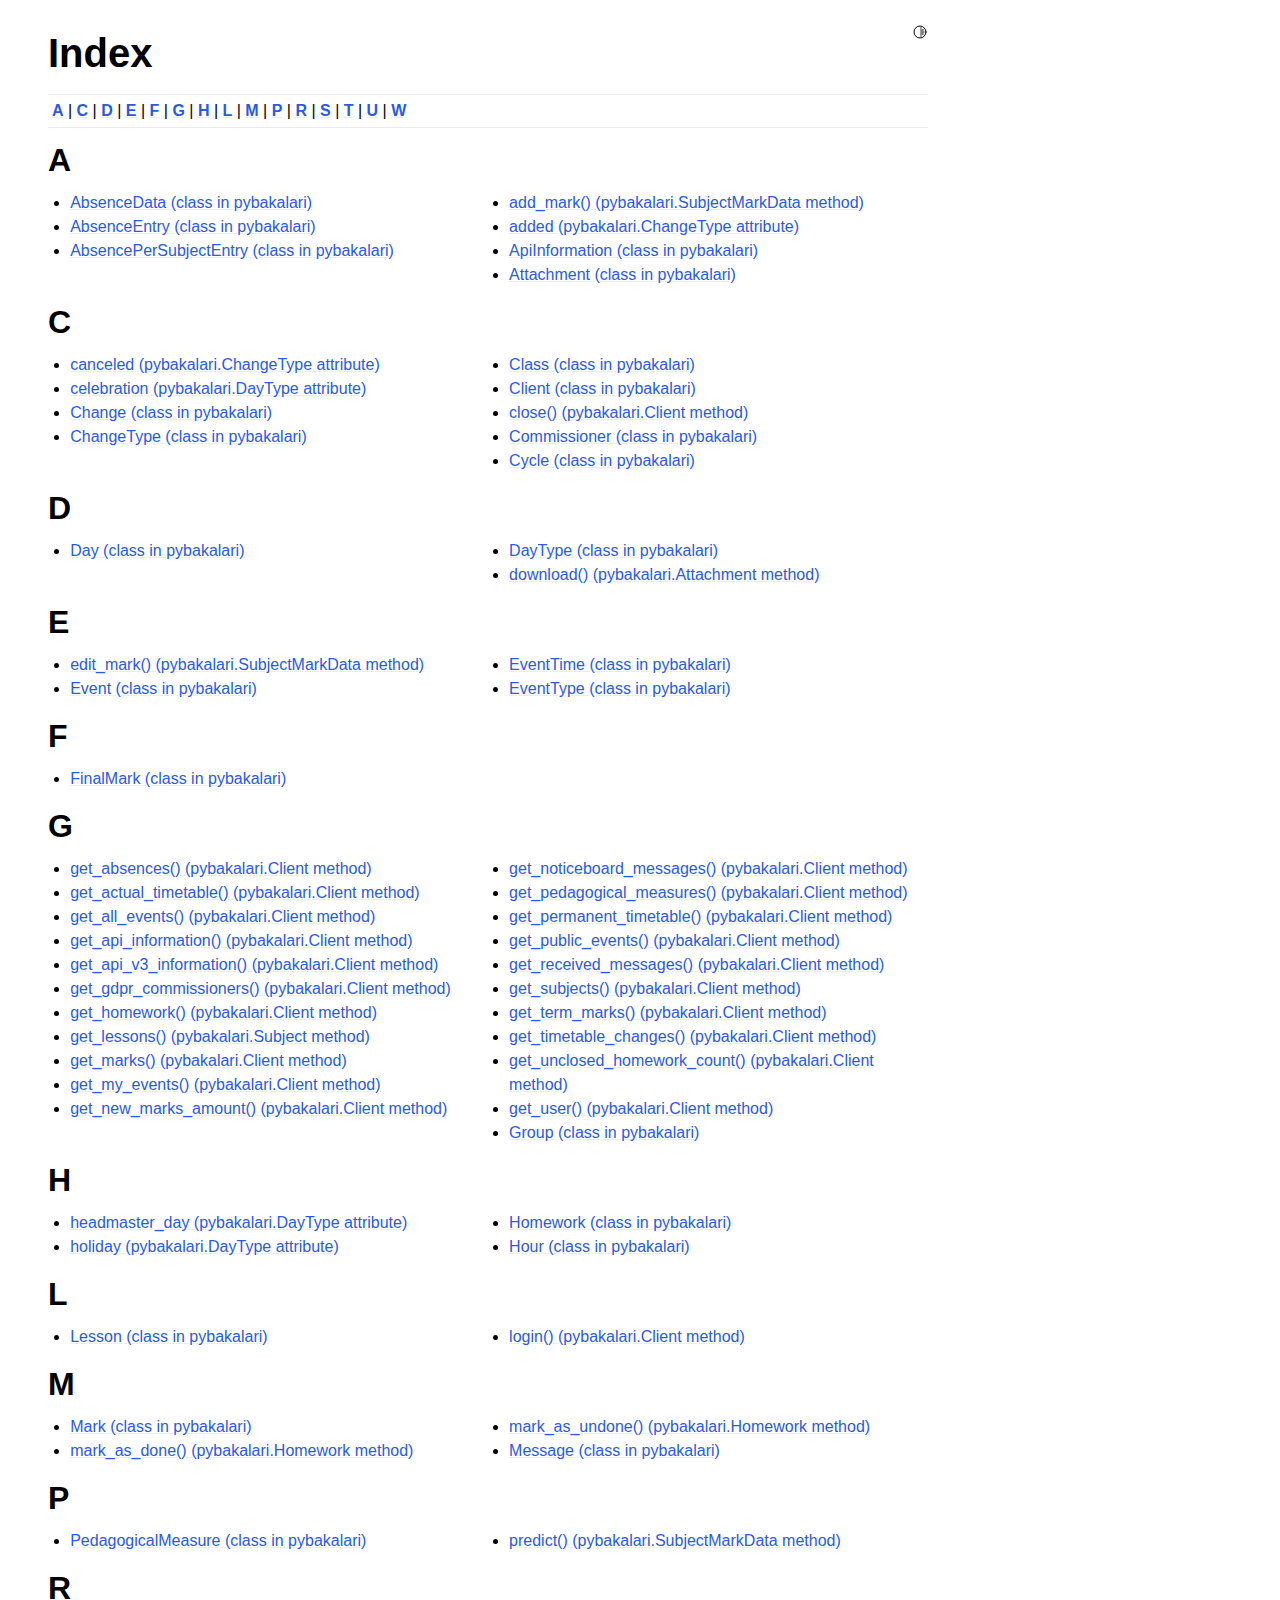
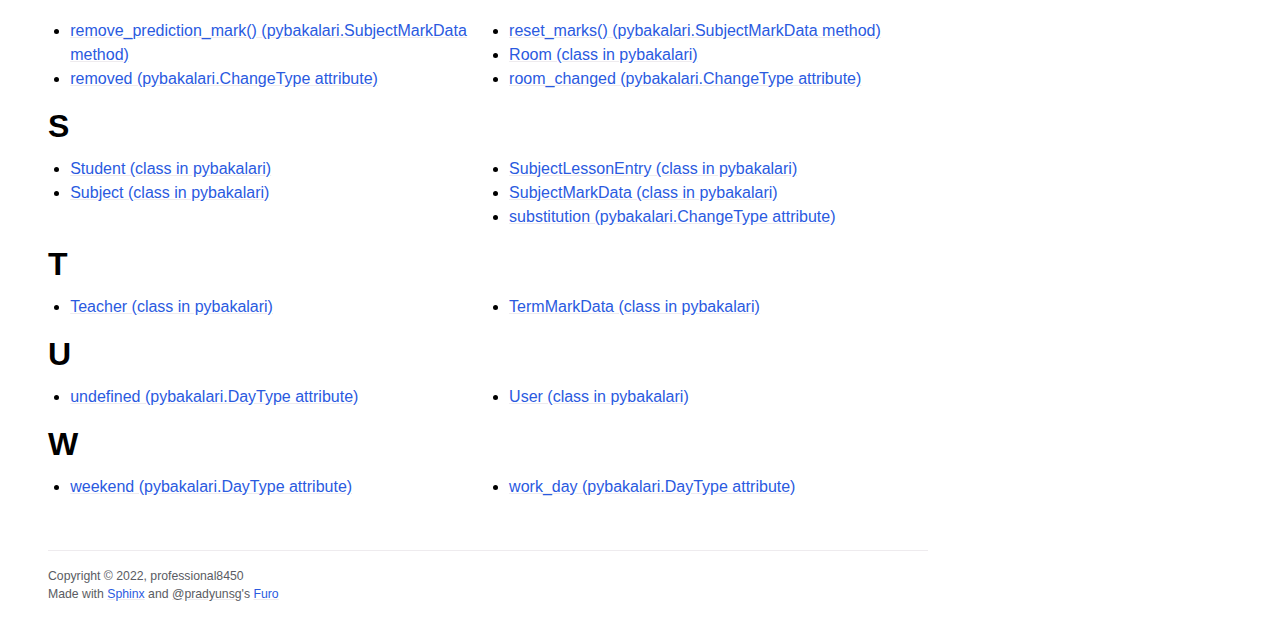
==== docs/_build/html/genindex.html @ c87682f7 "Initial commit" ====
<!doctype html>
<html class="no-js">
  <head><meta charset="utf-8"/>
    <meta name="viewport" content="width=device-width,initial-scale=1"/>
    <meta name="color-scheme" content="light dark"><link rel="index" title="Index" href="#" /><link rel="search" title="Search" href="search.html" />

    <meta name="generator" content="sphinx-4.5.0, furo 2022.06.21"/><title>Index - pybakalari 1.0.0 documentation</title>
<link rel="stylesheet" type="text/css" href="_static/pygments.css" />
    <link rel="stylesheet" type="text/css" href="_static/styles/furo.css?digest=40978830699223671f4072448e654b5958f38b89" />
    <link rel="stylesheet" type="text/css" href="_static/styles/furo-extensions.css?digest=30d1aed668e5c3a91c3e3bf6a60b675221979f0e" />
    <link rel="stylesheet" type="text/css" href="_static/css/custom.css" />
    
    


<style>
  body {
    --color-code-background: #f8f8f8;
  --color-code-foreground: black;
  
  }
  @media not print {
    body[data-theme="dark"] {
      --color-code-background: #202020;
  --color-code-foreground: #d0d0d0;
  
    }
    @media (prefers-color-scheme: dark) {
      body:not([data-theme="light"]) {
        --color-code-background: #202020;
  --color-code-foreground: #d0d0d0;
  
      }
    }
  }
</style></head>
  <body>
    
    <script>
      document.body.dataset.theme = localStorage.getItem("theme") || "auto";
    </script>
    

<svg xmlns="http://www.w3.org/2000/svg" style="display: none;">
  <symbol id="svg-toc" viewBox="0 0 24 24">
    <title>Contents</title>
    <svg stroke="currentColor" fill="currentColor" stroke-width="0" viewBox="0 0 1024 1024">
      <path d="M408 442h480c4.4 0 8-3.6 8-8v-56c0-4.4-3.6-8-8-8H408c-4.4 0-8 3.6-8 8v56c0 4.4 3.6 8 8 8zm-8 204c0 4.4 3.6 8 8 8h480c4.4 0 8-3.6 8-8v-56c0-4.4-3.6-8-8-8H408c-4.4 0-8 3.6-8 8v56zm504-486H120c-4.4 0-8 3.6-8 8v56c0 4.4 3.6 8 8 8h784c4.4 0 8-3.6 8-8v-56c0-4.4-3.6-8-8-8zm0 632H120c-4.4 0-8 3.6-8 8v56c0 4.4 3.6 8 8 8h784c4.4 0 8-3.6 8-8v-56c0-4.4-3.6-8-8-8zM115.4 518.9L271.7 642c5.8 4.6 14.4.5 14.4-6.9V388.9c0-7.4-8.5-11.5-14.4-6.9L115.4 505.1a8.74 8.74 0 0 0 0 13.8z"/>
    </svg>
  </symbol>
  <symbol id="svg-menu" viewBox="0 0 24 24">
    <title>Menu</title>
    <svg xmlns="http://www.w3.org/2000/svg" viewBox="0 0 24 24" fill="none" stroke="currentColor"
      stroke-width="2" stroke-linecap="round" stroke-linejoin="round" class="feather-menu">
      <line x1="3" y1="12" x2="21" y2="12"></line>
      <line x1="3" y1="6" x2="21" y2="6"></line>
      <line x1="3" y1="18" x2="21" y2="18"></line>
    </svg>
  </symbol>
  <symbol id="svg-arrow-right" viewBox="0 0 24 24">
    <title>Expand</title>
    <svg xmlns="http://www.w3.org/2000/svg" viewBox="0 0 24 24" fill="none" stroke="currentColor"
      stroke-width="2" stroke-linecap="round" stroke-linejoin="round" class="feather-chevron-right">
      <polyline points="9 18 15 12 9 6"></polyline>
    </svg>
  </symbol>
  <symbol id="svg-sun" viewBox="0 0 24 24">
    <title>Light mode</title>
    <svg xmlns="http://www.w3.org/2000/svg" viewBox="0 0 24 24" fill="none" stroke="currentColor"
      stroke-width="1.5" stroke-linecap="round" stroke-linejoin="round" class="feather-sun">
      <circle cx="12" cy="12" r="5"></circle>
      <line x1="12" y1="1" x2="12" y2="3"></line>
      <line x1="12" y1="21" x2="12" y2="23"></line>
      <line x1="4.22" y1="4.22" x2="5.64" y2="5.64"></line>
      <line x1="18.36" y1="18.36" x2="19.78" y2="19.78"></line>
      <line x1="1" y1="12" x2="3" y2="12"></line>
      <line x1="21" y1="12" x2="23" y2="12"></line>
      <line x1="4.22" y1="19.78" x2="5.64" y2="18.36"></line>
      <line x1="18.36" y1="5.64" x2="19.78" y2="4.22"></line>
    </svg>
  </symbol>
  <symbol id="svg-moon" viewBox="0 0 24 24">
    <title>Dark mode</title>
    <svg xmlns="http://www.w3.org/2000/svg" viewBox="0 0 24 24" fill="none" stroke="currentColor"
      stroke-width="1.5" stroke-linecap="round" stroke-linejoin="round" class="icon-tabler-moon">
      <path stroke="none" d="M0 0h24v24H0z" fill="none" />
      <path d="M12 3c.132 0 .263 0 .393 0a7.5 7.5 0 0 0 7.92 12.446a9 9 0 1 1 -8.313 -12.454z" />
    </svg>
  </symbol>
  <symbol id="svg-sun-half" viewBox="0 0 24 24">
    <title>Auto light/dark mode</title>
    <svg xmlns="http://www.w3.org/2000/svg" viewBox="0 0 24 24" fill="none" stroke="currentColor"
      stroke-width="1.5" stroke-linecap="round" stroke-linejoin="round" class="icon-tabler-shadow">
      <path stroke="none" d="M0 0h24v24H0z" fill="none"/>
      <circle cx="12" cy="12" r="9" />
      <path d="M13 12h5" />
      <path d="M13 15h4" />
      <path d="M13 18h1" />
      <path d="M13 9h4" />
      <path d="M13 6h1" />
    </svg>
  </symbol>
</svg>

<input type="checkbox" class="sidebar-toggle" name="__navigation" id="__navigation">
<input type="checkbox" class="sidebar-toggle" name="__toc" id="__toc">
<label class="overlay sidebar-overlay" for="__navigation">
  <div class="visually-hidden">Hide navigation sidebar</div>
</label>
<label class="overlay toc-overlay" for="__toc">
  <div class="visually-hidden">Hide table of contents sidebar</div>
</label>



<div class="page">
  <header class="mobile-header">
    <div class="header-left">
    </div>
    <div class="header-center">
      <a href="index.html"><div class="brand">pybakalari 1.0.0 documentation</div></a>
    </div>
    <div class="header-right">
      <div class="theme-toggle-container theme-toggle-header">
        <button class="theme-toggle">
          <div class="visually-hidden">Toggle Light / Dark / Auto color theme</div>
          <svg class="theme-icon-when-auto"><use href="#svg-sun-half"></use></svg>
          <svg class="theme-icon-when-dark"><use href="#svg-moon"></use></svg>
          <svg class="theme-icon-when-light"><use href="#svg-sun"></use></svg>
        </button>
      </div>
      <label class="toc-overlay-icon toc-header-icon no-toc" for="__toc">
        <div class="visually-hidden">Toggle table of contents sidebar</div>
        <i class="icon"><svg><use href="#svg-toc"></use></svg></i>
      </label>
    </div>
  </header>
  <div class="main">
    <div class="content">
      <div class="article-container">
        <a href="#" class="back-to-top muted-link">
          <svg xmlns="http://www.w3.org/2000/svg" viewBox="0 0 24 24">
            <path d="M13 20h-2V8l-5.5 5.5-1.42-1.42L12 4.16l7.92 7.92-1.42 1.42L13 8v12z"></path>
          </svg>
          <span>Back to top</span>
        </a>
        <div class="content-icon-container">
          <div class="theme-toggle-container theme-toggle-content">
            <button class="theme-toggle">
              <div class="visually-hidden">Toggle Light / Dark / Auto color theme</div>
              <svg class="theme-icon-when-auto"><use href="#svg-sun-half"></use></svg>
              <svg class="theme-icon-when-dark"><use href="#svg-moon"></use></svg>
              <svg class="theme-icon-when-light"><use href="#svg-sun"></use></svg>
            </button>
          </div>
          <label class="toc-overlay-icon toc-content-icon no-toc" for="__toc">
            <div class="visually-hidden">Toggle table of contents sidebar</div>
            <i class="icon"><svg><use href="#svg-toc"></use></svg></i>
          </label>
        </div>
        <article role="main">
          
<section class="genindex-section">
  <h1 id="index">Index</h1>
  <div class="genindex-jumpbox"><a href="#A"><strong>A</strong></a> | <a href="#C"><strong>C</strong></a> | <a href="#D"><strong>D</strong></a> | <a href="#E"><strong>E</strong></a> | <a href="#F"><strong>F</strong></a> | <a href="#G"><strong>G</strong></a> | <a href="#H"><strong>H</strong></a> | <a href="#L"><strong>L</strong></a> | <a href="#M"><strong>M</strong></a> | <a href="#P"><strong>P</strong></a> | <a href="#R"><strong>R</strong></a> | <a href="#S"><strong>S</strong></a> | <a href="#T"><strong>T</strong></a> | <a href="#U"><strong>U</strong></a> | <a href="#W"><strong>W</strong></a></div>
</section>
<section id="A" class="genindex-section">
  <h2>A</h2>
  <table style="width: 100%" class="indextable genindextable"><tr>
    <td style="width: 33%; vertical-align: top;"><ul>
        <li><a href="index.html#pybakalari.AbsenceData">AbsenceData (class in pybakalari)</a>
</li>
        <li><a href="index.html#pybakalari.AbsenceEntry">AbsenceEntry (class in pybakalari)</a>
</li>
        <li><a href="index.html#pybakalari.AbsencePerSubjectEntry">AbsencePerSubjectEntry (class in pybakalari)</a>
</li>
    </ul></td>
    <td style="width: 33%; vertical-align: top;"><ul>
        <li><a href="index.html#pybakalari.SubjectMarkData.add_mark">add_mark() (pybakalari.SubjectMarkData method)</a>
</li>
        <li><a href="index.html#pybakalari.ChangeType.added">added (pybakalari.ChangeType attribute)</a>
</li>
        <li><a href="index.html#pybakalari.ApiInformation">ApiInformation (class in pybakalari)</a>
</li>
        <li><a href="index.html#pybakalari.Attachment">Attachment (class in pybakalari)</a>
</li>
    </ul></td>
  </tr></table>
</section>

<section id="C" class="genindex-section">
  <h2>C</h2>
  <table style="width: 100%" class="indextable genindextable"><tr>
    <td style="width: 33%; vertical-align: top;"><ul>
        <li><a href="index.html#pybakalari.ChangeType.canceled">canceled (pybakalari.ChangeType attribute)</a>
</li>
        <li><a href="index.html#pybakalari.DayType.celebration">celebration (pybakalari.DayType attribute)</a>
</li>
        <li><a href="index.html#pybakalari.Change">Change (class in pybakalari)</a>
</li>
        <li><a href="index.html#pybakalari.ChangeType">ChangeType (class in pybakalari)</a>
</li>
    </ul></td>
    <td style="width: 33%; vertical-align: top;"><ul>
        <li><a href="index.html#pybakalari.Class">Class (class in pybakalari)</a>
</li>
        <li><a href="index.html#pybakalari.Client">Client (class in pybakalari)</a>
</li>
        <li><a href="index.html#pybakalari.Client.close">close() (pybakalari.Client method)</a>
</li>
        <li><a href="index.html#pybakalari.Commissioner">Commissioner (class in pybakalari)</a>
</li>
        <li><a href="index.html#pybakalari.Cycle">Cycle (class in pybakalari)</a>
</li>
    </ul></td>
  </tr></table>
</section>

<section id="D" class="genindex-section">
  <h2>D</h2>
  <table style="width: 100%" class="indextable genindextable"><tr>
    <td style="width: 33%; vertical-align: top;"><ul>
        <li><a href="index.html#pybakalari.Day">Day (class in pybakalari)</a>
</li>
    </ul></td>
    <td style="width: 33%; vertical-align: top;"><ul>
        <li><a href="index.html#pybakalari.DayType">DayType (class in pybakalari)</a>
</li>
        <li><a href="index.html#pybakalari.Attachment.download">download() (pybakalari.Attachment method)</a>
</li>
    </ul></td>
  </tr></table>
</section>

<section id="E" class="genindex-section">
  <h2>E</h2>
  <table style="width: 100%" class="indextable genindextable"><tr>
    <td style="width: 33%; vertical-align: top;"><ul>
        <li><a href="index.html#pybakalari.SubjectMarkData.edit_mark">edit_mark() (pybakalari.SubjectMarkData method)</a>
</li>
        <li><a href="index.html#pybakalari.Event">Event (class in pybakalari)</a>
</li>
    </ul></td>
    <td style="width: 33%; vertical-align: top;"><ul>
        <li><a href="index.html#pybakalari.EventTime">EventTime (class in pybakalari)</a>
</li>
        <li><a href="index.html#pybakalari.EventType">EventType (class in pybakalari)</a>
</li>
    </ul></td>
  </tr></table>
</section>

<section id="F" class="genindex-section">
  <h2>F</h2>
  <table style="width: 100%" class="indextable genindextable"><tr>
    <td style="width: 33%; vertical-align: top;"><ul>
        <li><a href="index.html#pybakalari.FinalMark">FinalMark (class in pybakalari)</a>
</li>
    </ul></td>
  </tr></table>
</section>

<section id="G" class="genindex-section">
  <h2>G</h2>
  <table style="width: 100%" class="indextable genindextable"><tr>
    <td style="width: 33%; vertical-align: top;"><ul>
        <li><a href="index.html#pybakalari.Client.get_absences">get_absences() (pybakalari.Client method)</a>
</li>
        <li><a href="index.html#pybakalari.Client.get_actual_timetable">get_actual_timetable() (pybakalari.Client method)</a>
</li>
        <li><a href="index.html#pybakalari.Client.get_all_events">get_all_events() (pybakalari.Client method)</a>
</li>
        <li><a href="index.html#pybakalari.Client.get_api_information">get_api_information() (pybakalari.Client method)</a>
</li>
        <li><a href="index.html#pybakalari.Client.get_api_v3_information">get_api_v3_information() (pybakalari.Client method)</a>
</li>
        <li><a href="index.html#pybakalari.Client.get_gdpr_commissioners">get_gdpr_commissioners() (pybakalari.Client method)</a>
</li>
        <li><a href="index.html#pybakalari.Client.get_homework">get_homework() (pybakalari.Client method)</a>
</li>
        <li><a href="index.html#pybakalari.Subject.get_lessons">get_lessons() (pybakalari.Subject method)</a>
</li>
        <li><a href="index.html#pybakalari.Client.get_marks">get_marks() (pybakalari.Client method)</a>
</li>
        <li><a href="index.html#pybakalari.Client.get_my_events">get_my_events() (pybakalari.Client method)</a>
</li>
        <li><a href="index.html#pybakalari.Client.get_new_marks_amount">get_new_marks_amount() (pybakalari.Client method)</a>
</li>
    </ul></td>
    <td style="width: 33%; vertical-align: top;"><ul>
        <li><a href="index.html#pybakalari.Client.get_noticeboard_messages">get_noticeboard_messages() (pybakalari.Client method)</a>
</li>
        <li><a href="index.html#pybakalari.Client.get_pedagogical_measures">get_pedagogical_measures() (pybakalari.Client method)</a>
</li>
        <li><a href="index.html#pybakalari.Client.get_permanent_timetable">get_permanent_timetable() (pybakalari.Client method)</a>
</li>
        <li><a href="index.html#pybakalari.Client.get_public_events">get_public_events() (pybakalari.Client method)</a>
</li>
        <li><a href="index.html#pybakalari.Client.get_received_messages">get_received_messages() (pybakalari.Client method)</a>
</li>
        <li><a href="index.html#pybakalari.Client.get_subjects">get_subjects() (pybakalari.Client method)</a>
</li>
        <li><a href="index.html#pybakalari.Client.get_term_marks">get_term_marks() (pybakalari.Client method)</a>
</li>
        <li><a href="index.html#pybakalari.Client.get_timetable_changes">get_timetable_changes() (pybakalari.Client method)</a>
</li>
        <li><a href="index.html#pybakalari.Client.get_unclosed_homework_count">get_unclosed_homework_count() (pybakalari.Client method)</a>
</li>
        <li><a href="index.html#pybakalari.Client.get_user">get_user() (pybakalari.Client method)</a>
</li>
        <li><a href="index.html#pybakalari.Group">Group (class in pybakalari)</a>
</li>
    </ul></td>
  </tr></table>
</section>

<section id="H" class="genindex-section">
  <h2>H</h2>
  <table style="width: 100%" class="indextable genindextable"><tr>
    <td style="width: 33%; vertical-align: top;"><ul>
        <li><a href="index.html#pybakalari.DayType.headmaster_day">headmaster_day (pybakalari.DayType attribute)</a>
</li>
        <li><a href="index.html#pybakalari.DayType.holiday">holiday (pybakalari.DayType attribute)</a>
</li>
    </ul></td>
    <td style="width: 33%; vertical-align: top;"><ul>
        <li><a href="index.html#pybakalari.Homework">Homework (class in pybakalari)</a>
</li>
        <li><a href="index.html#pybakalari.Hour">Hour (class in pybakalari)</a>
</li>
    </ul></td>
  </tr></table>
</section>

<section id="L" class="genindex-section">
  <h2>L</h2>
  <table style="width: 100%" class="indextable genindextable"><tr>
    <td style="width: 33%; vertical-align: top;"><ul>
        <li><a href="index.html#pybakalari.Lesson">Lesson (class in pybakalari)</a>
</li>
    </ul></td>
    <td style="width: 33%; vertical-align: top;"><ul>
        <li><a href="index.html#pybakalari.Client.login">login() (pybakalari.Client method)</a>
</li>
    </ul></td>
  </tr></table>
</section>

<section id="M" class="genindex-section">
  <h2>M</h2>
  <table style="width: 100%" class="indextable genindextable"><tr>
    <td style="width: 33%; vertical-align: top;"><ul>
        <li><a href="index.html#pybakalari.Mark">Mark (class in pybakalari)</a>
</li>
        <li><a href="index.html#pybakalari.Homework.mark_as_done">mark_as_done() (pybakalari.Homework method)</a>
</li>
    </ul></td>
    <td style="width: 33%; vertical-align: top;"><ul>
        <li><a href="index.html#pybakalari.Homework.mark_as_undone">mark_as_undone() (pybakalari.Homework method)</a>
</li>
        <li><a href="index.html#pybakalari.Message">Message (class in pybakalari)</a>
</li>
    </ul></td>
  </tr></table>
</section>

<section id="P" class="genindex-section">
  <h2>P</h2>
  <table style="width: 100%" class="indextable genindextable"><tr>
    <td style="width: 33%; vertical-align: top;"><ul>
        <li><a href="index.html#pybakalari.PedagogicalMeasure">PedagogicalMeasure (class in pybakalari)</a>
</li>
    </ul></td>
    <td style="width: 33%; vertical-align: top;"><ul>
        <li><a href="index.html#pybakalari.SubjectMarkData.predict">predict() (pybakalari.SubjectMarkData method)</a>
</li>
    </ul></td>
  </tr></table>
</section>

<section id="R" class="genindex-section">
  <h2>R</h2>
  <table style="width: 100%" class="indextable genindextable"><tr>
    <td style="width: 33%; vertical-align: top;"><ul>
        <li><a href="index.html#pybakalari.SubjectMarkData.remove_prediction_mark">remove_prediction_mark() (pybakalari.SubjectMarkData method)</a>
</li>
        <li><a href="index.html#pybakalari.ChangeType.removed">removed (pybakalari.ChangeType attribute)</a>
</li>
    </ul></td>
    <td style="width: 33%; vertical-align: top;"><ul>
        <li><a href="index.html#pybakalari.SubjectMarkData.reset_marks">reset_marks() (pybakalari.SubjectMarkData method)</a>
</li>
        <li><a href="index.html#pybakalari.Room">Room (class in pybakalari)</a>
</li>
        <li><a href="index.html#pybakalari.ChangeType.room_changed">room_changed (pybakalari.ChangeType attribute)</a>
</li>
    </ul></td>
  </tr></table>
</section>

<section id="S" class="genindex-section">
  <h2>S</h2>
  <table style="width: 100%" class="indextable genindextable"><tr>
    <td style="width: 33%; vertical-align: top;"><ul>
        <li><a href="index.html#pybakalari.Student">Student (class in pybakalari)</a>
</li>
        <li><a href="index.html#pybakalari.Subject">Subject (class in pybakalari)</a>
</li>
    </ul></td>
    <td style="width: 33%; vertical-align: top;"><ul>
        <li><a href="index.html#pybakalari.SubjectLessonEntry">SubjectLessonEntry (class in pybakalari)</a>
</li>
        <li><a href="index.html#pybakalari.SubjectMarkData">SubjectMarkData (class in pybakalari)</a>
</li>
        <li><a href="index.html#pybakalari.ChangeType.substitution">substitution (pybakalari.ChangeType attribute)</a>
</li>
    </ul></td>
  </tr></table>
</section>

<section id="T" class="genindex-section">
  <h2>T</h2>
  <table style="width: 100%" class="indextable genindextable"><tr>
    <td style="width: 33%; vertical-align: top;"><ul>
        <li><a href="index.html#pybakalari.Teacher">Teacher (class in pybakalari)</a>
</li>
    </ul></td>
    <td style="width: 33%; vertical-align: top;"><ul>
        <li><a href="index.html#pybakalari.TermMarkData">TermMarkData (class in pybakalari)</a>
</li>
    </ul></td>
  </tr></table>
</section>

<section id="U" class="genindex-section">
  <h2>U</h2>
  <table style="width: 100%" class="indextable genindextable"><tr>
    <td style="width: 33%; vertical-align: top;"><ul>
        <li><a href="index.html#pybakalari.DayType.undefined">undefined (pybakalari.DayType attribute)</a>
</li>
    </ul></td>
    <td style="width: 33%; vertical-align: top;"><ul>
        <li><a href="index.html#pybakalari.User">User (class in pybakalari)</a>
</li>
    </ul></td>
  </tr></table>
</section>

<section id="W" class="genindex-section">
  <h2>W</h2>
  <table style="width: 100%" class="indextable genindextable"><tr>
    <td style="width: 33%; vertical-align: top;"><ul>
        <li><a href="index.html#pybakalari.DayType.weekend">weekend (pybakalari.DayType attribute)</a>
</li>
    </ul></td>
    <td style="width: 33%; vertical-align: top;"><ul>
        <li><a href="index.html#pybakalari.DayType.work_day">work_day (pybakalari.DayType attribute)</a>
</li>
    </ul></td>
  </tr></table>
</section>


        </article>
      </div>
      <footer>
        
        <div class="related-pages">
          
          
        </div>
        <div class="bottom-of-page">
          <div class="left-details">
            <div class="copyright">
                Copyright &#169; 2022, professional8450
            </div>
            Made with <a href="https://www.sphinx-doc.org/">Sphinx</a> and <a class="muted-link" href="https://pradyunsg.me">@pradyunsg</a>'s
            
            <a href="https://github.com/pradyunsg/furo">Furo</a>
            
          </div>
          <div class="right-details">
            <div class="icons">
              
            </div>
          </div>
        </div>
        
      </footer>
    </div>
    <aside class="toc-drawer no-toc">
      
      
      
    </aside>
  </div>
</div><script data-url_root="./" id="documentation_options" src="_static/documentation_options.js"></script>
    <script src="_static/jquery.js"></script>
    <script src="_static/underscore.js"></script>
    <script src="_static/doctools.js"></script>
    <script src="_static/scripts/furo.js"></script>
    </body>
</html>
---- docs/_build/html/_static/pygments.css ----
.highlight pre { line-height: 125%; }
.highlight td.linenos .normal { color: inherit; background-color: transparent; padding-left: 5px; padding-right: 5px; }
.highlight span.linenos { color: inherit; background-color: transparent; padding-left: 5px; padding-right: 5px; }
.highlight td.linenos .special { color: #000000; background-color: #ffffc0; padding-left: 5px; padding-right: 5px; }
.highlight span.linenos.special { color: #000000; background-color: #ffffc0; padding-left: 5px; padding-right: 5px; }
.highlight .hll { background-color: #ffffcc }
.highlight { background: #f8f8f8; }
.highlight .c { color: #8f5902; font-style: italic } /* Comment */
.highlight .err { color: #a40000; border: 1px solid #ef2929 } /* Error */
.highlight .g { color: #000000 } /* Generic */
.highlight .k { color: #204a87; font-weight: bold } /* Keyword */
.highlight .l { color: #000000 } /* Literal */
.highlight .n { color: #000000 } /* Name */
.highlight .o { color: #ce5c00; font-weight: bold } /* Operator */
.highlight .x { color: #000000 } /* Other */
.highlight .p { color: #000000; font-weight: bold } /* Punctuation */
.highlight .ch { color: #8f5902; font-style: italic } /* Comment.Hashbang */
.highlight .cm { color: #8f5902; font-style: italic } /* Comment.Multiline */
.highlight .cp { color: #8f5902; font-style: italic } /* Comment.Preproc */
.highlight .cpf { color: #8f5902; font-style: italic } /* Comment.PreprocFile */
.highlight .c1 { color: #8f5902; font-style: italic } /* Comment.Single */
.highlight .cs { color: #8f5902; font-style: italic } /* Comment.Special */
.highlight .gd { color: #a40000 } /* Generic.Deleted */
.highlight .ge { color: #000000; font-style: italic } /* Generic.Emph */
.highlight .gr { color: #ef2929 } /* Generic.Error */
.highlight .gh { color: #000080; font-weight: bold } /* Generic.Heading */
.highlight .gi { color: #00A000 } /* Generic.Inserted */
.highlight .go { color: #000000; font-style: italic } /* Generic.Output */
.highlight .gp { color: #8f5902 } /* Generic.Prompt */
.highlight .gs { color: #000000; font-weight: bold } /* Generic.Strong */
.highlight .gu { color: #800080; font-weight: bold } /* Generic.Subheading */
.highlight .gt { color: #a40000; font-weight: bold } /* Generic.Traceback */
.highlight .kc { color: #204a87; font-weight: bold } /* Keyword.Constant */
.highlight .kd { color: #204a87; font-weight: bold } /* Keyword.Declaration */
.highlight .kn { color: #204a87; font-weight: bold } /* Keyword.Namespace */
.highlight .kp { color: #204a87; font-weight: bold } /* Keyword.Pseudo */
.highlight .kr { color: #204a87; font-weight: bold } /* Keyword.Reserved */
.highlight .kt { color: #204a87; font-weight: bold } /* Keyword.Type */
.highlight .ld { color: #000000 } /* Literal.Date */
.highlight .m { color: #0000cf; font-weight: bold } /* Literal.Number */
.highlight .s { color: #4e9a06 } /* Literal.String */
.highlight .na { color: #c4a000 } /* Name.Attribute */
.highlight .nb { color: #204a87 } /* Name.Builtin */
.highlight .nc { color: #000000 } /* Name.Class */
.highlight .no { color: #000000 } /* Name.Constant */
.highlight .nd { color: #5c35cc; font-weight: bold } /* Name.Decorator */
.highlight .ni { color: #ce5c00 } /* Name.Entity */
.highlight .ne { color: #cc0000; font-weight: bold } /* Name.Exception */
.highlight .nf { color: #000000 } /* Name.Function */
.highlight .nl { color: #f57900 } /* Name.Label */
.highlight .nn { color: #000000 } /* Name.Namespace */
.highlight .nx { color: #000000 } /* Name.Other */
.highlight .py { color: #000000 } /* Name.Property */
.highlight .nt { color: #204a87; font-weight: bold } /* Name.Tag */
.highlight .nv { color: #000000 } /* Name.Variable */
.highlight .ow { color: #204a87; font-weight: bold } /* Operator.Word */
.highlight .w { color: #f8f8f8 } /* Text.Whitespace */
.highlight .mb { color: #0000cf; font-weight: bold } /* Literal.Number.Bin */
.highlight .mf { color: #0000cf; font-weight: bold } /* Literal.Number.Float */
.highlight .mh { color: #0000cf; font-weight: bold } /* Literal.Number.Hex */
.highlight .mi { color: #0000cf; font-weight: bold } /* Literal.Number.Integer */
.highlight .mo { color: #0000cf; font-weight: bold } /* Literal.Number.Oct */
.highlight .sa { color: #4e9a06 } /* Literal.String.Affix */
.highlight .sb { color: #4e9a06 } /* Literal.String.Backtick */
.highlight .sc { color: #4e9a06 } /* Literal.String.Char */
.highlight .dl { color: #4e9a06 } /* Literal.String.Delimiter */
.highlight .sd { color: #8f5902; font-style: italic } /* Literal.String.Doc */
.highlight .s2 { color: #4e9a06 } /* Literal.String.Double */
.highlight .se { color: #4e9a06 } /* Literal.String.Escape */
.highlight .sh { color: #4e9a06 } /* Literal.String.Heredoc */
.highlight .si { color: #4e9a06 } /* Literal.String.Interpol */
.highlight .sx { color: #4e9a06 } /* Literal.String.Other */
.highlight .sr { color: #4e9a06 } /* Literal.String.Regex */
.highlight .s1 { color: #4e9a06 } /* Literal.String.Single */
.highlight .ss { color: #4e9a06 } /* Literal.String.Symbol */
.highlight .bp { color: #3465a4 } /* Name.Builtin.Pseudo */
.highlight .fm { color: #000000 } /* Name.Function.Magic */
.highlight .vc { color: #000000 } /* Name.Variable.Class */
.highlight .vg { color: #000000 } /* Name.Variable.Global */
.highlight .vi { color: #000000 } /* Name.Variable.Instance */
.highlight .vm { color: #000000 } /* Name.Variable.Magic */
.highlight .il { color: #0000cf; font-weight: bold } /* Literal.Number.Integer.Long */
@media not print {
body[data-theme="dark"] .highlight pre { line-height: 125%; }
body[data-theme="dark"] .highlight td.linenos .normal { color: #aaaaaa; background-color: transparent; padding-left: 5px; padding-right: 5px; }
body[data-theme="dark"] .highlight span.linenos { color: #aaaaaa; background-color: transparent; padding-left: 5px; padding-right: 5px; }
body[data-theme="dark"] .highlight td.linenos .special { color: #000000; background-color: #ffffc0; padding-left: 5px; padding-right: 5px; }
body[data-theme="dark"] .highlight span.linenos.special { color: #000000; background-color: #ffffc0; padding-left: 5px; padding-right: 5px; }
body[data-theme="dark"] .highlight .hll { background-color: #404040 }
body[data-theme="dark"] .highlight { background: #202020; color: #d0d0d0 }
body[data-theme="dark"] .highlight .c { color: #ababab; font-style: italic } /* Comment */
body[data-theme="dark"] .highlight .err { color: #a61717; background-color: #e3d2d2 } /* Error */
body[data-theme="dark"] .highlight .esc { color: #d0d0d0 } /* Escape */
body[data-theme="dark"] .highlight .g { color: #d0d0d0 } /* Generic */
body[data-theme="dark"] .highlight .k { color: #6ebf26; font-weight: bold } /* Keyword */
body[data-theme="dark"] .highlight .l { color: #d0d0d0 } /* Literal */
body[data-theme="dark"] .highlight .n { color: #d0d0d0 } /* Name */
body[data-theme="dark"] .highlight .o { color: #d0d0d0 } /* Operator */
body[data-theme="dark"] .highlight .x { color: #d0d0d0 } /* Other */
body[data-theme="dark"] .highlight .p { color: #d0d0d0 } /* Punctuation */
body[data-theme="dark"] .highlight .ch { color: #ababab; font-style: italic } /* Comment.Hashbang */
body[data-theme="dark"] .highlight .cm { color: #ababab; font-style: italic } /* Comment.Multiline */
body[data-theme="dark"] .highlight .cp { color: #cd2828; font-weight: bold } /* Comment.Preproc */
body[data-theme="dark"] .highlight .cpf { color: #ababab; font-style: italic } /* Comment.PreprocFile */
body[data-theme="dark"] .highlight .c1 { color: #ababab; font-style: italic } /* Comment.Single */
body[data-theme="dark"] .highlight .cs { color: #e50808; font-weight: bold; background-color: #520000 } /* Comment.Special */
body[data-theme="dark"] .highlight .gd { color: #d22323 } /* Generic.Deleted */
body[data-theme="dark"] .highlight .ge { color: #d0d0d0; font-style: italic } /* Generic.Emph */
body[data-theme="dark"] .highlight .gr { color: #d22323 } /* Generic.Error */
body[data-theme="dark"] .highlight .gh { color: #ffffff; font-weight: bold } /* Generic.Heading */
body[data-theme="dark"] .highlight .gi { color: #589819 } /* Generic.Inserted */
body[data-theme="dark"] .highlight .go { color: #cccccc } /* Generic.Output */
body[data-theme="dark"] .highlight .gp { color: #aaaaaa } /* Generic.Prompt */
body[data-theme="dark"] .highlight .gs { color: #d0d0d0; font-weight: bold } /* Generic.Strong */
body[data-theme="dark"] .highlight .gu { color: #ffffff; text-decoration: underline } /* Generic.Subheading */
body[data-theme="dark"] .highlight .gt { color: #d22323 } /* Generic.Traceback */
body[data-theme="dark"] .highlight .kc { color: #6ebf26; font-weight: bold } /* Keyword.Constant */
body[data-theme="dark"] .highlight .kd { color: #6ebf26; font-weight: bold } /* Keyword.Declaration */
body[data-theme="dark"] .highlight .kn { color: #6ebf26; font-weight: bold } /* Keyword.Namespace */
body[data-theme="dark"] .highlight .kp { color: #6ebf26 } /* Keyword.Pseudo */
body[data-theme="dark"] .highlight .kr { color: #6ebf26; font-weight: bold } /* Keyword.Reserved */
body[data-theme="dark"] .highlight .kt { color: #6ebf26; font-weight: bold } /* Keyword.Type */
body[data-theme="dark"] .highlight .ld { color: #d0d0d0 } /* Literal.Date */
body[data-theme="dark"] .highlight .m { color: #51b2fd } /* Literal.Number */
body[data-theme="dark"] .highlight .s { color: #ed9d13 } /* Literal.String */
body[data-theme="dark"] .highlight .na { color: #bbbbbb } /* Name.Attribute */
body[data-theme="dark"] .highlight .nb { color: #2fbccd } /* Name.Builtin */
body[data-theme="dark"] .highlight .nc { color: #71adff; text-decoration: underline } /* Name.Class */
body[data-theme="dark"] .highlight .no { color: #40ffff } /* Name.Constant */
body[data-theme="dark"] .highlight .nd { color: #ffa500 } /* Name.Decorator */
body[data-theme="dark"] .highlight .ni { color: #d0d0d0 } /* Name.Entity */
body[data-theme="dark"] .highlight .ne { color: #bbbbbb } /* Name.Exception */
body[data-theme="dark"] .highlight .nf { color: #71adff } /* Name.Function */
body[data-theme="dark"] .highlight .nl { color: #d0d0d0 } /* Name.Label */
body[data-theme="dark"] .highlight .nn { color: #71adff; text-decoration: underline } /* Name.Namespace */
body[data-theme="dark"] .highlight .nx { color: #d0d0d0 } /* Name.Other */
body[data-theme="dark"] .highlight .py { color: #d0d0d0 } /* Name.Property */
body[data-theme="dark"] .highlight .nt { color: #6ebf26; font-weight: bold } /* Name.Tag */
body[data-theme="dark"] .highlight .nv { color: #40ffff } /* Name.Variable */
body[data-theme="dark"] .highlight .ow { color: #6ebf26; font-weight: bold } /* Operator.Word */
body[data-theme="dark"] .highlight .w { color: #666666 } /* Text.Whitespace */
body[data-theme="dark"] .highlight .mb { color: #51b2fd } /* Literal.Number.Bin */
body[data-theme="dark"] .highlight .mf { color: #51b2fd } /* Literal.Number.Float */
body[data-theme="dark"] .highlight .mh { color: #51b2fd } /* Literal.Number.Hex */
body[data-theme="dark"] .highlight .mi { color: #51b2fd } /* Literal.Number.Integer */
body[data-theme="dark"] .highlight .mo { color: #51b2fd } /* Literal.Number.Oct */
body[data-theme="dark"] .highlight .sa { color: #ed9d13 } /* Literal.String.Affix */
body[data-theme="dark"] .highlight .sb { color: #ed9d13 } /* Literal.String.Backtick */
body[data-theme="dark"] .highlight .sc { color: #ed9d13 } /* Literal.String.Char */
body[data-theme="dark"] .highlight .dl { color: #ed9d13 } /* Literal.String.Delimiter */
body[data-theme="dark"] .highlight .sd { color: #ed9d13 } /* Literal.String.Doc */
body[data-theme="dark"] .highlight .s2 { color: #ed9d13 } /* Literal.String.Double */
body[data-theme="dark"] .highlight .se { color: #ed9d13 } /* Literal.String.Escape */
body[data-theme="dark"] .highlight .sh { color: #ed9d13 } /* Literal.String.Heredoc */
body[data-theme="dark"] .highlight .si { color: #ed9d13 } /* Literal.String.Interpol */
body[data-theme="dark"] .highlight .sx { color: #ffa500 } /* Literal.String.Other */
body[data-theme="dark"] .highlight .sr { color: #ed9d13 } /* Literal.String.Regex */
body[data-theme="dark"] .highlight .s1 { color: #ed9d13 } /* Literal.String.Single */
body[data-theme="dark"] .highlight .ss { color: #ed9d13 } /* Literal.String.Symbol */
body[data-theme="dark"] .highlight .bp { color: #2fbccd } /* Name.Builtin.Pseudo */
body[data-theme="dark"] .highlight .fm { color: #71adff } /* Name.Function.Magic */
body[data-theme="dark"] .highlight .vc { color: #40ffff } /* Name.Variable.Class */
body[data-theme="dark"] .highlight .vg { color: #40ffff } /* Name.Variable.Global */
body[data-theme="dark"] .highlight .vi { color: #40ffff } /* Name.Variable.Instance */
body[data-theme="dark"] .highlight .vm { color: #40ffff } /* Name.Variable.Magic */
body[data-theme="dark"] .highlight .il { color: #51b2fd } /* Literal.Number.Integer.Long */
@media (prefers-color-scheme: dark) {
body:not([data-theme="light"]) .highlight pre { line-height: 125%; }
body:not([data-theme="light"]) .highlight td.linenos .normal { color: #aaaaaa; background-color: transparent; padding-left: 5px; padding-right: 5px; }
body:not([data-theme="light"]) .highlight span.linenos { color: #aaaaaa; background-color: transparent; padding-left: 5px; padding-right: 5px; }
body:not([data-theme="light"]) .highlight td.linenos .special { color: #000000; background-color: #ffffc0; padding-left: 5px; padding-right: 5px; }
body:not([data-theme="light"]) .highlight span.linenos.special { color: #000000; background-color: #ffffc0; padding-left: 5px; padding-right: 5px; }
body:not([data-theme="light"]) .highlight .hll { background-color: #404040 }
body:not([data-theme="light"]) .highlight { background: #202020; color: #d0d0d0 }
body:not([data-theme="light"]) .highlight .c { color: #ababab; font-style: italic } /* Comment */
body:not([data-theme="light"]) .highlight .err { color: #a61717; background-color: #e3d2d2 } /* Error */
body:not([data-theme="light"]) .highlight .esc { color: #d0d0d0 } /* Escape */
body:not([data-theme="light"]) .highlight .g { color: #d0d0d0 } /* Generic */
body:not([data-theme="light"]) .highlight .k { color: #6ebf26; font-weight: bold } /* Keyword */
body:not([data-theme="light"]) .highlight .l { color: #d0d0d0 } /* Literal */
body:not([data-theme="light"]) .highlight .n { color: #d0d0d0 } /* Name */
body:not([data-theme="light"]) .highlight .o { color: #d0d0d0 } /* Operator */
body:not([data-theme="light"]) .highlight .x { color: #d0d0d0 } /* Other */
body:not([data-theme="light"]) .highlight .p { color: #d0d0d0 } /* Punctuation */
body:not([data-theme="light"]) .highlight .ch { color: #ababab; font-style: italic } /* Comment.Hashbang */
body:not([data-theme="light"]) .highlight .cm { color: #ababab; font-style: italic } /* Comment.Multiline */
body:not([data-theme="light"]) .highlight .cp { color: #cd2828; font-weight: bold } /* Comment.Preproc */
body:not([data-theme="light"]) .highlight .cpf { color: #ababab; font-style: italic } /* Comment.PreprocFile */
body:not([data-theme="light"]) .highlight .c1 { color: #ababab; font-style: italic } /* Comment.Single */
body:not([data-theme="light"]) .highlight .cs { color: #e50808; font-weight: bold; background-color: #520000 } /* Comment.Special */
body:not([data-theme="light"]) .highlight .gd { color: #d22323 } /* Generic.Deleted */
body:not([data-theme="light"]) .highlight .ge { color: #d0d0d0; font-style: italic } /* Generic.Emph */
body:not([data-theme="light"]) .highlight .gr { color: #d22323 } /* Generic.Error */
body:not([data-theme="light"]) .highlight .gh { color: #ffffff; font-weight: bold } /* Generic.Heading */
body:not([data-theme="light"]) .highlight .gi { color: #589819 } /* Generic.Inserted */
body:not([data-theme="light"]) .highlight .go { color: #cccccc } /* Generic.Output */
body:not([data-theme="light"]) .highlight .gp { color: #aaaaaa } /* Generic.Prompt */
body:not([data-theme="light"]) .highlight .gs { color: #d0d0d0; font-weight: bold } /* Generic.Strong */
body:not([data-theme="light"]) .highlight .gu { color: #ffffff; text-decoration: underline } /* Generic.Subheading */
body:not([data-theme="light"]) .highlight .gt { color: #d22323 } /* Generic.Traceback */
body:not([data-theme="light"]) .highlight .kc { color: #6ebf26; font-weight: bold } /* Keyword.Constant */
body:not([data-theme="light"]) .highlight .kd { color: #6ebf26; font-weight: bold } /* Keyword.Declaration */
body:not([data-theme="light"]) .highlight .kn { color: #6ebf26; font-weight: bold } /* Keyword.Namespace */
body:not([data-theme="light"]) .highlight .kp { color: #6ebf26 } /* Keyword.Pseudo */
body:not([data-theme="light"]) .highlight .kr { color: #6ebf26; font-weight: bold } /* Keyword.Reserved */
body:not([data-theme="light"]) .highlight .kt { color: #6ebf26; font-weight: bold } /* Keyword.Type */
body:not([data-theme="light"]) .highlight .ld { color: #d0d0d0 } /* Literal.Date */
body:not([data-theme="light"]) .highlight .m { color: #51b2fd } /* Literal.Number */
body:not([data-theme="light"]) .highlight .s { color: #ed9d13 } /* Literal.String */
body:not([data-theme="light"]) .highlight .na { color: #bbbbbb } /* Name.Attribute */
body:not([data-theme="light"]) .highlight .nb { color: #2fbccd } /* Name.Builtin */
body:not([data-theme="light"]) .highlight .nc { color: #71adff; text-decoration: underline } /* Name.Class */
body:not([data-theme="light"]) .highlight .no { color: #40ffff } /* Name.Constant */
body:not([data-theme="light"]) .highlight .nd { color: #ffa500 } /* Name.Decorator */
body:not([data-theme="light"]) .highlight .ni { color: #d0d0d0 } /* Name.Entity */
body:not([data-theme="light"]) .highlight .ne { color: #bbbbbb } /* Name.Exception */
body:not([data-theme="light"]) .highlight .nf { color: #71adff } /* Name.Function */
body:not([data-theme="light"]) .highlight .nl { color: #d0d0d0 } /* Name.Label */
body:not([data-theme="light"]) .highlight .nn { color: #71adff; text-decoration: underline } /* Name.Namespace */
body:not([data-theme="light"]) .highlight .nx { color: #d0d0d0 } /* Name.Other */
body:not([data-theme="light"]) .highlight .py { color: #d0d0d0 } /* Name.Property */
body:not([data-theme="light"]) .highlight .nt { color: #6ebf26; font-weight: bold } /* Name.Tag */
body:not([data-theme="light"]) .highlight .nv { color: #40ffff } /* Name.Variable */
body:not([data-theme="light"]) .highlight .ow { color: #6ebf26; font-weight: bold } /* Operator.Word */
body:not([data-theme="light"]) .highlight .w { color: #666666 } /* Text.Whitespace */
body:not([data-theme="light"]) .highlight .mb { color: #51b2fd } /* Literal.Number.Bin */
body:not([data-theme="light"]) .highlight .mf { color: #51b2fd } /* Literal.Number.Float */
body:not([data-theme="light"]) .highlight .mh { color: #51b2fd } /* Literal.Number.Hex */
body:not([data-theme="light"]) .highlight .mi { color: #51b2fd } /* Literal.Number.Integer */
body:not([data-theme="light"]) .highlight .mo { color: #51b2fd } /* Literal.Number.Oct */
body:not([data-theme="light"]) .highlight .sa { color: #ed9d13 } /* Literal.String.Affix */
body:not([data-theme="light"]) .highlight .sb { color: #ed9d13 } /* Literal.String.Backtick */
body:not([data-theme="light"]) .highlight .sc { color: #ed9d13 } /* Literal.String.Char */
body:not([data-theme="light"]) .highlight .dl { color: #ed9d13 } /* Literal.String.Delimiter */
body:not([data-theme="light"]) .highlight .sd { color: #ed9d13 } /* Literal.String.Doc */
body:not([data-theme="light"]) .highlight .s2 { color: #ed9d13 } /* Literal.String.Double */
body:not([data-theme="light"]) .highlight .se { color: #ed9d13 } /* Literal.String.Escape */
body:not([data-theme="light"]) .highlight .sh { color: #ed9d13 } /* Literal.String.Heredoc */
body:not([data-theme="light"]) .highlight .si { color: #ed9d13 } /* Literal.String.Interpol */
body:not([data-theme="light"]) .highlight .sx { color: #ffa500 } /* Literal.String.Other */
body:not([data-theme="light"]) .highlight .sr { color: #ed9d13 } /* Literal.String.Regex */
body:not([data-theme="light"]) .highlight .s1 { color: #ed9d13 } /* Literal.String.Single */
body:not([data-theme="light"]) .highlight .ss { color: #ed9d13 } /* Literal.String.Symbol */
body:not([data-theme="light"]) .highlight .bp { color: #2fbccd } /* Name.Builtin.Pseudo */
body:not([data-theme="light"]) .highlight .fm { color: #71adff } /* Name.Function.Magic */
body:not([data-theme="light"]) .highlight .vc { color: #40ffff } /* Name.Variable.Class */
body:not([data-theme="light"]) .highlight .vg { color: #40ffff } /* Name.Variable.Global */
body:not([data-theme="light"]) .highlight .vi { color: #40ffff } /* Name.Variable.Instance */
body:not([data-theme="light"]) .highlight .vm { color: #40ffff } /* Name.Variable.Magic */
body:not([data-theme="light"]) .highlight .il { color: #51b2fd } /* Literal.Number.Integer.Long */
}
}
---- docs/_build/html/_static/styles/furo.css ----
/*! normalize.css v8.0.1 | MIT License | github.com/necolas/normalize.css */html{-webkit-text-size-adjust:100%;line-height:1.15}body{margin:0}main{display:block}h1{font-size:2em;margin:.67em 0}hr{box-sizing:content-box;height:0;overflow:visible}pre{font-family:monospace,monospace;font-size:1em}a{background-color:transparent}abbr[title]{border-bottom:none;text-decoration:underline;text-decoration:underline dotted}b,strong{font-weight:bolder}code,kbd,samp{font-family:monospace,monospace;font-size:1em}sub,sup{font-size:75%;line-height:0;position:relative;vertical-align:baseline}sub{bottom:-.25em}sup{top:-.5em}img{border-style:none}button,input,optgroup,select,textarea{font-family:inherit;font-size:100%;line-height:1.15;margin:0}button,input{overflow:visible}button,select{text-transform:none}[type=button],[type=reset],[type=submit],button{-webkit-appearance:button}[type=button]::-moz-focus-inner,[type=reset]::-moz-focus-inner,[type=submit]::-moz-focus-inner,button::-moz-focus-inner{border-style:none;padding:0}[type=button]:-moz-focusring,[type=reset]:-moz-focusring,[type=submit]:-moz-focusring,button:-moz-focusring{outline:1px dotted ButtonText}fieldset{padding:.35em .75em .625em}legend{box-sizing:border-box;color:inherit;display:table;max-width:100%;padding:0;white-space:normal}progress{vertical-align:baseline}textarea{overflow:auto}[type=checkbox],[type=radio]{box-sizing:border-box;padding:0}[type=number]::-webkit-inner-spin-button,[type=number]::-webkit-outer-spin-button{height:auto}[type=search]{-webkit-appearance:textfield;outline-offset:-2px}[type=search]::-webkit-search-decoration{-webkit-appearance:none}::-webkit-file-upload-button{-webkit-appearance:button;font:inherit}details{display:block}summary{display:list-item}[hidden],template{display:none}@media print{.content-icon-container,.headerlink,.mobile-header,.related-pages{display:none!important}.highlight{border:.1pt solid var(--color-foreground-border)}}.visually-hidden{clip:rect(0,0,0,0)!important;border:0!important;height:1px!important;margin:-1px!important;overflow:hidden!important;padding:0!important;position:absolute!important;white-space:nowrap!important;width:1px!important}:-moz-focusring{outline:auto}body{--font-stack:-apple-system,BlinkMacSystemFont,Segoe UI,Helvetica,Arial,sans-serif,Apple Color Emoji,Segoe UI Emoji;--font-stack--monospace:"SFMono-Regular",Menlo,Consolas,Monaco,Liberation Mono,Lucida Console,monospace;--font-size--normal:100%;--font-size--small:87.5%;--font-size--small--2:81.25%;--font-size--small--3:75%;--font-size--small--4:62.5%;--sidebar-caption-font-size:var(--font-size--small--2);--sidebar-item-font-size:var(--font-size--small);--sidebar-search-input-font-size:var(--font-size--small);--toc-font-size:var(--font-size--small--3);--toc-font-size--mobile:var(--font-size--normal);--toc-title-font-size:var(--font-size--small--4);--admonition-font-size:0.8125rem;--admonition-title-font-size:0.8125rem;--code-font-size:var(--font-size--small--2);--api-font-size:var(--font-size--small);--header-height:calc(var(--sidebar-item-line-height) + var(--sidebar-item-spacing-vertical)*4);--header-padding:0.5rem;--sidebar-tree-space-above:1.5rem;--sidebar-caption-space-above:1rem;--sidebar-item-line-height:1rem;--sidebar-item-spacing-vertical:0.5rem;--sidebar-item-spacing-horizontal:1rem;--sidebar-item-height:calc(var(--sidebar-item-line-height) + var(--sidebar-item-spacing-vertical)*2);--sidebar-expander-width:var(--sidebar-item-height);--sidebar-search-space-above:0.5rem;--sidebar-search-input-spacing-vertical:0.5rem;--sidebar-search-input-spacing-horizontal:0.5rem;--sidebar-search-input-height:1rem;--sidebar-search-icon-size:var(--sidebar-search-input-height);--toc-title-padding:0.25rem 0;--toc-spacing-vertical:1.5rem;--toc-spacing-horizontal:1.5rem;--toc-item-spacing-vertical:0.4rem;--toc-item-spacing-horizontal:1rem;--icon-search:url('data:image/svg+xml;charset=utf-8,<svg xmlns="http://www.w3.org/2000/svg" viewBox="0 0 24 24" stroke-width="1.5" stroke="currentColor" fill="none" stroke-linecap="round" stroke-linejoin="round"><path d="M0 0h24v24H0z" stroke="none"/><circle cx="10" cy="10" r="7"/><path d="m21 21-6-6"/></svg>');--icon-pencil:url('data:image/svg+xml;charset=utf-8,<svg xmlns="http://www.w3.org/2000/svg" viewBox="0 0 24 24"><path d="M20.71 7.04c.39-.39.39-1.04 0-1.41l-2.34-2.34c-.37-.39-1.02-.39-1.41 0l-1.84 1.83 3.75 3.75M3 17.25V21h3.75L17.81 9.93l-3.75-3.75L3 17.25z"/></svg>');--icon-abstract:url('data:image/svg+xml;charset=utf-8,<svg xmlns="http://www.w3.org/2000/svg" viewBox="0 0 24 24"><path d="M4 5h16v2H4V5m0 4h16v2H4V9m0 4h16v2H4v-2m0 4h10v2H4v-2z"/></svg>');--icon-info:url('data:image/svg+xml;charset=utf-8,<svg xmlns="http://www.w3.org/2000/svg" viewBox="0 0 24 24"><path d="M13 9h-2V7h2m0 10h-2v-6h2m-1-9A10 10 0 0 0 2 12a10 10 0 0 0 10 10 10 10 0 0 0 10-10A10 10 0 0 0 12 2z"/></svg>');--icon-flame:url('data:image/svg+xml;charset=utf-8,<svg xmlns="http://www.w3.org/2000/svg" viewBox="0 0 24 24"><path d="M17.55 11.2c-.23-.3-.5-.56-.76-.82-.65-.6-1.4-1.03-2.03-1.66C13.3 7.26 13 4.85 13.91 3c-.91.23-1.75.75-2.45 1.32-2.54 2.08-3.54 5.75-2.34 8.9.04.1.08.2.08.33 0 .22-.15.42-.35.5-.22.1-.46.04-.64-.12a.83.83 0 0 1-.15-.17c-1.1-1.43-1.28-3.48-.53-5.12C5.89 10 5 12.3 5.14 14.47c.04.5.1 1 .27 1.5.14.6.4 1.2.72 1.73 1.04 1.73 2.87 2.97 4.84 3.22 2.1.27 4.35-.12 5.96-1.6 1.8-1.66 2.45-4.32 1.5-6.6l-.13-.26c-.2-.46-.47-.87-.8-1.25l.05-.01m-3.1 6.3c-.28.24-.73.5-1.08.6-1.1.4-2.2-.16-2.87-.82 1.19-.28 1.89-1.16 2.09-2.05.17-.8-.14-1.46-.27-2.23-.12-.74-.1-1.37.18-2.06.17.38.37.76.6 1.06.76 1 1.95 1.44 2.2 2.8.04.14.06.28.06.43.03.82-.32 1.72-.92 2.27h.01z"/></svg>');--icon-question:url('data:image/svg+xml;charset=utf-8,<svg xmlns="http://www.w3.org/2000/svg" viewBox="0 0 24 24"><path d="m15.07 11.25-.9.92C13.45 12.89 13 13.5 13 15h-2v-.5c0-1.11.45-2.11 1.17-2.83l1.24-1.26c.37-.36.59-.86.59-1.41a2 2 0 0 0-2-2 2 2 0 0 0-2 2H8a4 4 0 0 1 4-4 4 4 0 0 1 4 4 3.2 3.2 0 0 1-.93 2.25M13 19h-2v-2h2M12 2A10 10 0 0 0 2 12a10 10 0 0 0 10 10 10 10 0 0 0 10-10c0-5.53-4.5-10-10-10z"/></svg>');--icon-warning:url('data:image/svg+xml;charset=utf-8,<svg xmlns="http://www.w3.org/2000/svg" viewBox="0 0 24 24"><path d="M13 14h-2v-4h2m0 8h-2v-2h2M1 21h22L12 2 1 21z"/></svg>');--icon-failure:url('data:image/svg+xml;charset=utf-8,<svg xmlns="http://www.w3.org/2000/svg" viewBox="0 0 24 24"><path d="M12 2c5.53 0 10 4.47 10 10s-4.47 10-10 10S2 17.53 2 12 6.47 2 12 2m3.59 5L12 10.59 8.41 7 7 8.41 10.59 12 7 15.59 8.41 17 12 13.41 15.59 17 17 15.59 13.41 12 17 8.41 15.59 7z"/></svg>');--icon-spark:url('data:image/svg+xml;charset=utf-8,<svg xmlns="http://www.w3.org/2000/svg" viewBox="0 0 24 24"><path d="m11.5 20 4.86-9.73H13V4l-5 9.73h3.5V20M12 2c2.75 0 5.1 1 7.05 2.95C21 6.9 22 9.25 22 12s-1 5.1-2.95 7.05C17.1 21 14.75 22 12 22s-5.1-1-7.05-2.95C3 17.1 2 14.75 2 12s1-5.1 2.95-7.05C6.9 3 9.25 2 12 2z"/></svg>');--color-admonition-title--caution:#ff9100;--color-admonition-title-background--caution:rgba(255,145,0,.1);--color-admonition-title--warning:#ff9100;--color-admonition-title-background--warning:rgba(255,145,0,.1);--color-admonition-title--danger:#ff5252;--color-admonition-title-background--danger:rgba(255,82,82,.1);--color-admonition-title--attention:#ff5252;--color-admonition-title-background--attention:rgba(255,82,82,.1);--color-admonition-title--error:#ff5252;--color-admonition-title-background--error:rgba(255,82,82,.1);--color-admonition-title--hint:#00c852;--color-admonition-title-background--hint:rgba(0,200,82,.1);--color-admonition-title--tip:#00c852;--color-admonition-title-background--tip:rgba(0,200,82,.1);--color-admonition-title--important:#00bfa5;--color-admonition-title-background--important:rgba(0,191,165,.1);--color-admonition-title--note:#00b0ff;--color-admonition-title-background--note:rgba(0,176,255,.1);--color-admonition-title--seealso:#448aff;--color-admonition-title-background--seealso:rgba(68,138,255,.1);--color-admonition-title--admonition-todo:grey;--color-admonition-title-background--admonition-todo:hsla(0,0%,50%,.1);--color-admonition-title:#651fff;--color-admonition-title-background:rgba(101,31,255,.1);--icon-admonition-default:var(--icon-abstract);--color-topic-title:#14b8a6;--color-topic-title-background:rgba(20,184,166,.1);--icon-topic-default:var(--icon-pencil);--color-problematic:#b30000;--color-foreground-primary:#000;--color-foreground-secondary:#5a5c63;--color-foreground-muted:#646776;--color-foreground-border:#878787;--color-background-primary:#fff;--color-background-secondary:#f8f9fb;--color-background-hover:#efeff4;--color-background-hover--transparent:#efeff400;--color-background-border:#eeebee;--color-background-item:#ccc;--color-announcement-background:#000000dd;--color-announcement-text:#eeebee;--color-brand-primary:#2962ff;--color-brand-content:#2a5adf;--color-api-background:var(--color-background-secondary);--color-api-background-hover:var(--color-background-hover);--color-api-overall:var(--color-foreground-secondary);--color-api-name:var(--color-problematic);--color-api-pre-name:var(--color-problematic);--color-api-paren:var(--color-foreground-secondary);--color-api-keyword:var(--color-foreground-primary);--color-highlight-on-target:#ffc;--color-inline-code-background:var(--color-background-secondary);--color-highlighted-background:#def;--color-highlighted-text:var(--color-foreground-primary);--color-guilabel-background:#ddeeff80;--color-guilabel-border:#bedaf580;--color-guilabel-text:var(--color-foreground-primary);--color-admonition-background:transparent;--color-table-header-background:var(--color-background-secondary);--color-table-border:var(--color-background-border);--color-card-border:var(--color-background-secondary);--color-card-background:transparent;--color-card-marginals-background:var(--color-background-secondary);--color-header-background:var(--color-background-primary);--color-header-border:var(--color-background-border);--color-header-text:var(--color-foreground-primary);--color-sidebar-background:var(--color-background-secondary);--color-sidebar-background-border:var(--color-background-border);--color-sidebar-brand-text:var(--color-foreground-primary);--color-sidebar-caption-text:var(--color-foreground-muted);--color-sidebar-link-text:var(--color-foreground-secondary);--color-sidebar-link-text--top-level:var(--color-brand-primary);--color-sidebar-item-background:var(--color-sidebar-background);--color-sidebar-item-background--current:var( --color-sidebar-item-background );--color-sidebar-item-background--hover:linear-gradient(90deg,var(--color-background-hover--transparent) 0%,var(--color-background-hover) var(--sidebar-item-spacing-horizontal),var(--color-background-hover) 100%);--color-sidebar-item-expander-background:transparent;--color-sidebar-item-expander-background--hover:var( --color-background-hover );--color-sidebar-search-text:var(--color-foreground-primary);--color-sidebar-search-background:var(--color-background-secondary);--color-sidebar-search-background--focus:var(--color-background-primary);--color-sidebar-search-border:var(--color-background-border);--color-sidebar-search-icon:var(--color-foreground-muted);--color-toc-background:var(--color-background-primary);--color-toc-title-text:var(--color-foreground-muted);--color-toc-item-text:var(--color-foreground-secondary);--color-toc-item-text--hover:var(--color-foreground-primary);--color-toc-item-text--active:var(--color-brand-primary);--color-content-foreground:var(--color-foreground-primary);--color-content-background:transparent;--color-link:var(--color-brand-content);--color-link--hover:var(--color-brand-content);--color-link-underline:var(--color-background-border);--color-link-underline--hover:var(--color-foreground-border)}.only-light{display:block!important}html body .only-dark{display:none!important}@media not print{body[data-theme=dark]{--color-problematic:#ee5151;--color-foreground-primary:#ffffffcc;--color-foreground-secondary:#9ca0a5;--color-foreground-muted:#81868d;--color-foreground-border:#666;--color-background-primary:#131416;--color-background-secondary:#1a1c1e;--color-background-hover:#1e2124;--color-background-hover--transparent:#1e212400;--color-background-border:#303335;--color-background-item:#444;--color-announcement-background:#000000dd;--color-announcement-text:#eeebee;--color-brand-primary:#2b8cee;--color-brand-content:#368ce2;--color-highlighted-background:#083563;--color-guilabel-background:#08356380;--color-guilabel-border:#13395f80;--color-api-keyword:var(--color-foreground-secondary);--color-highlight-on-target:#330;--color-admonition-background:#18181a;--color-card-border:var(--color-background-secondary);--color-card-background:#18181a;--color-card-marginals-background:var(--color-background-hover)}html body[data-theme=dark] .only-light{display:none!important}body[data-theme=dark] .only-dark{display:block!important}@media(prefers-color-scheme:dark){body:not([data-theme=light]){--color-problematic:#ee5151;--color-foreground-primary:#ffffffcc;--color-foreground-secondary:#9ca0a5;--color-foreground-muted:#81868d;--color-foreground-border:#666;--color-background-primary:#131416;--color-background-secondary:#1a1c1e;--color-background-hover:#1e2124;--color-background-hover--transparent:#1e212400;--color-background-border:#303335;--color-background-item:#444;--color-announcement-background:#000000dd;--color-announcement-text:#eeebee;--color-brand-primary:#2b8cee;--color-brand-content:#368ce2;--color-highlighted-background:#083563;--color-guilabel-background:#08356380;--color-guilabel-border:#13395f80;--color-api-keyword:var(--color-foreground-secondary);--color-highlight-on-target:#330;--color-admonition-background:#18181a;--color-card-border:var(--color-background-secondary);--color-card-background:#18181a;--color-card-marginals-background:var(--color-background-hover)}html body:not([data-theme=light]) .only-light{display:none!important}body:not([data-theme=light]) .only-dark{display:block!important}}}body[data-theme=auto] .theme-toggle svg.theme-icon-when-auto,body[data-theme=dark] .theme-toggle svg.theme-icon-when-dark,body[data-theme=light] .theme-toggle svg.theme-icon-when-light{display:block}body{font-family:var(--font-stack)}code,kbd,pre,samp{font-family:var(--font-stack--monospace)}body{-webkit-font-smoothing:antialiased;-moz-osx-font-smoothing:grayscale}article{line-height:1.5}h1,h2,h3,h4,h5,h6{border-radius:.5rem;font-weight:700;line-height:1.25;margin:.5rem -.5rem;padding-left:.5rem;padding-right:.5rem}h1+p,h2+p,h3+p,h4+p,h5+p,h6+p{margin-top:0}h1{font-size:2.5em;margin-bottom:1rem}h1,h2{margin-top:1.75rem}h2{font-size:2em}h3{font-size:1.5em}h4{font-size:1.25em}h5{font-size:1.125em}h6{font-size:1em}small{font-size:80%;opacity:75%}p{margin-bottom:.75rem;margin-top:.5rem}hr.docutils{background-color:var(--color-background-border);border:0;height:1px;margin:2rem 0;padding:0}.centered{text-align:center}a{color:var(--color-link);text-decoration:underline;-webkit-text-decoration-color:var(--color-link-underline);text-decoration-color:var(--color-link-underline)}a:hover{color:var(--color-link--hover);-webkit-text-decoration-color:var(--color-link-underline--hover);text-decoration-color:var(--color-link-underline--hover)}a.muted-link{color:inherit}a.muted-link:hover{color:var(--color-link);-webkit-text-decoration-color:var(--color-link-underline--hover);text-decoration-color:var(--color-link-underline--hover)}html{overflow-x:hidden;overflow-y:scroll;scroll-behavior:smooth}.sidebar-scroll,.toc-scroll,article[role=main] *{scrollbar-color:var(--color-foreground-border) transparent;scrollbar-width:thin}.sidebar-scroll::-webkit-scrollbar,.toc-scroll::-webkit-scrollbar,article[role=main] ::-webkit-scrollbar{height:.25rem;width:.25rem}.sidebar-scroll::-webkit-scrollbar-thumb,.toc-scroll::-webkit-scrollbar-thumb,article[role=main] ::-webkit-scrollbar-thumb{background-color:var(--color-foreground-border);border-radius:.125rem}body,html{background:var(--color-background-primary);color:var(--color-foreground-primary);height:100%}article{background:var(--color-content-background);color:var(--color-content-foreground)}.page{display:flex;min-height:100%}.mobile-header{background-color:var(--color-header-background);border-bottom:1px solid var(--color-header-border);color:var(--color-header-text);display:none;height:var(--header-height);width:100%;z-index:10}.mobile-header.scrolled{border-bottom:none;box-shadow:0 0 .2rem rgba(0,0,0,.1),0 .2rem .4rem rgba(0,0,0,.2)}.mobile-header .header-center a{color:var(--color-header-text);text-decoration:none}.main{display:flex;flex:1}.sidebar-drawer{background:var(--color-sidebar-background);border-right:1px solid var(--color-sidebar-background-border);box-sizing:border-box;display:flex;justify-content:flex-end;min-width:15em;width:calc(50% - 26em)}.sidebar-container,.toc-drawer{box-sizing:border-box;width:15em}.toc-drawer{background:var(--color-toc-background);padding-right:1rem}.sidebar-sticky,.toc-sticky{display:flex;flex-direction:column;height:min(100%,100vh);height:100vh;position:-webkit-sticky;position:sticky;top:0}.sidebar-scroll,.toc-scroll{flex-grow:1;flex-shrink:1;overflow:auto;scroll-behavior:smooth}.content{display:flex;flex-direction:column;justify-content:space-between;padding:0 3em}.icon{display:inline-block;height:1rem;width:1rem}.icon svg{height:100%;width:100%}.announcement{align-items:center;background-color:var(--color-announcement-background);color:var(--color-announcement-text);display:flex;height:var(--header-height);overflow-x:auto}.announcement+.page{min-height:calc(100% - var(--header-height))}.announcement-content{box-sizing:border-box;min-width:100%;padding:.5rem;text-align:center;white-space:nowrap}.announcement-content a{color:var(--color-announcement-text);-webkit-text-decoration-color:var(--color-announcement-text);text-decoration-color:var(--color-announcement-text)}.announcement-content a:hover{color:var(--color-announcement-text);-webkit-text-decoration-color:var(--color-link--hover);text-decoration-color:var(--color-link--hover)}.no-js .theme-toggle-container{display:none}.theme-toggle-container{vertical-align:middle}.theme-toggle{background:transparent;border:none;cursor:pointer;padding:0}.theme-toggle svg{color:var(--color-foreground-primary);display:none;height:1rem;vertical-align:middle;width:1rem}.theme-toggle-header{float:left;padding:1rem .5rem}.nav-overlay-icon,.toc-overlay-icon{cursor:pointer;display:none}.nav-overlay-icon .icon,.toc-overlay-icon .icon{color:var(--color-foreground-secondary);height:1rem;width:1rem}.nav-overlay-icon,.toc-header-icon{align-items:center;justify-content:center}.toc-content-icon{height:1.5rem;width:1.5rem}.content-icon-container{display:flex;float:right;gap:.5rem;margin-bottom:1rem;margin-left:1rem;margin-top:1.5rem}.content-icon-container .edit-this-page svg{color:inherit;height:1rem;width:1rem}.sidebar-toggle{display:none;position:absolute}.sidebar-toggle[name=__toc]{left:20px}.sidebar-toggle:checked{left:40px}.overlay{background-color:rgba(0,0,0,.54);height:0;opacity:0;position:fixed;top:0;transition:width 0ms,height 0ms,opacity .25s ease-out;width:0}.sidebar-overlay{z-index:20}.toc-overlay{z-index:40}.sidebar-drawer{transition:left .25s ease-in-out;z-index:30}.toc-drawer{transition:right .25s ease-in-out;z-index:50}#__navigation:checked~.sidebar-overlay{height:100%;opacity:1;width:100%}#__navigation:checked~.page .sidebar-drawer{left:0;top:0}#__toc:checked~.toc-overlay{height:100%;opacity:1;width:100%}#__toc:checked~.page .toc-drawer{right:0;top:0}.back-to-top{background:var(--color-background-primary);border-radius:1rem;box-shadow:0 .2rem .5rem rgba(0,0,0,.05),0 0 1px 0 #6b728080;display:none;font-size:.8125rem;left:0;margin-left:50%;padding:.5rem .75rem .5rem .5rem;position:fixed;text-decoration:none;top:1rem;transform:translateX(-50%);z-index:10}.back-to-top svg{fill:currentColor;display:inline-block;height:1rem;width:1rem}.back-to-top span{margin-left:.25rem}.show-back-to-top .back-to-top{align-items:center;display:flex}@media(min-width:97em){html{font-size:110%}}@media(max-width:82em){.toc-content-icon{display:flex}.toc-drawer{border-left:1px solid var(--color-background-muted);height:100vh;position:fixed;right:-15em;top:0}.toc-tree{border-left:none;font-size:var(--toc-font-size--mobile)}.sidebar-drawer{width:calc(50% - 18.5em)}}@media(max-width:67em){.nav-overlay-icon{display:flex}.sidebar-drawer{height:100vh;left:-15em;position:fixed;top:0;width:15em}.toc-header-icon{display:flex}.theme-toggle-content,.toc-content-icon{display:none}.theme-toggle-header{display:block}.mobile-header{align-items:center;display:flex;justify-content:space-between;position:-webkit-sticky;position:sticky;top:0}.mobile-header .header-left,.mobile-header .header-right{display:flex;height:var(--header-height);padding:0 var(--header-padding)}.mobile-header .header-left label,.mobile-header .header-right label{height:100%;width:100%}:target{scroll-margin-top:var(--header-height)}.back-to-top{top:calc(var(--header-height) + .5rem)}.page{flex-direction:column;justify-content:center}.content{margin-left:auto;margin-right:auto}}@media(max-width:52em){.content{overflow-x:auto;width:100%}}@media(max-width:46em){.content{padding:0 1em}article div.sidebar{float:none;margin:1rem 0;width:100%}}.admonition,.topic{background:var(--color-admonition-background);border-radius:.2rem;box-shadow:0 .2rem .5rem rgba(0,0,0,.05),0 0 .0625rem rgba(0,0,0,.1);font-size:var(--admonition-font-size);margin:1rem auto;overflow:hidden;padding:0 .5rem .5rem;page-break-inside:avoid}.admonition>:nth-child(2),.topic>:nth-child(2){margin-top:0}.admonition>:last-child,.topic>:last-child{margin-bottom:0}p.admonition-title,p.topic-title{font-size:var(--admonition-title-font-size);font-weight:500;line-height:1.3;margin:0 -.5rem .5rem;padding:.4rem .5rem .4rem 2rem;position:relative}p.admonition-title:before,p.topic-title:before{content:"";height:1rem;left:.5rem;position:absolute;width:1rem}p.admonition-title{background-color:var(--color-admonition-title-background)}p.admonition-title:before{background-color:var(--color-admonition-title);-webkit-mask-image:var(--icon-admonition-default);mask-image:var(--icon-admonition-default);-webkit-mask-repeat:no-repeat;mask-repeat:no-repeat}p.topic-title{background-color:var(--color-topic-title-background)}p.topic-title:before{background-color:var(--color-topic-title);-webkit-mask-image:var(--icon-topic-default);mask-image:var(--icon-topic-default);-webkit-mask-repeat:no-repeat;mask-repeat:no-repeat}.admonition{border-left:.2rem solid var(--color-admonition-title)}.admonition.caution{border-left-color:var(--color-admonition-title--caution)}.admonition.caution>.admonition-title{background-color:var(--color-admonition-title-background--caution)}.admonition.caution>.admonition-title:before{background-color:var(--color-admonition-title--caution);-webkit-mask-image:var(--icon-spark);mask-image:var(--icon-spark)}.admonition.warning{border-left-color:var(--color-admonition-title--warning)}.admonition.warning>.admonition-title{background-color:var(--color-admonition-title-background--warning)}.admonition.warning>.admonition-title:before{background-color:var(--color-admonition-title--warning);-webkit-mask-image:var(--icon-warning);mask-image:var(--icon-warning)}.admonition.danger{border-left-color:var(--color-admonition-title--danger)}.admonition.danger>.admonition-title{background-color:var(--color-admonition-title-background--danger)}.admonition.danger>.admonition-title:before{background-color:var(--color-admonition-title--danger);-webkit-mask-image:var(--icon-spark);mask-image:var(--icon-spark)}.admonition.attention{border-left-color:var(--color-admonition-title--attention)}.admonition.attention>.admonition-title{background-color:var(--color-admonition-title-background--attention)}.admonition.attention>.admonition-title:before{background-color:var(--color-admonition-title--attention);-webkit-mask-image:var(--icon-warning);mask-image:var(--icon-warning)}.admonition.error{border-left-color:var(--color-admonition-title--error)}.admonition.error>.admonition-title{background-color:var(--color-admonition-title-background--error)}.admonition.error>.admonition-title:before{background-color:var(--color-admonition-title--error);-webkit-mask-image:var(--icon-failure);mask-image:var(--icon-failure)}.admonition.hint{border-left-color:var(--color-admonition-title--hint)}.admonition.hint>.admonition-title{background-color:var(--color-admonition-title-background--hint)}.admonition.hint>.admonition-title:before{background-color:var(--color-admonition-title--hint);-webkit-mask-image:var(--icon-question);mask-image:var(--icon-question)}.admonition.tip{border-left-color:var(--color-admonition-title--tip)}.admonition.tip>.admonition-title{background-color:var(--color-admonition-title-background--tip)}.admonition.tip>.admonition-title:before{background-color:var(--color-admonition-title--tip);-webkit-mask-image:var(--icon-info);mask-image:var(--icon-info)}.admonition.important{border-left-color:var(--color-admonition-title--important)}.admonition.important>.admonition-title{background-color:var(--color-admonition-title-background--important)}.admonition.important>.admonition-title:before{background-color:var(--color-admonition-title--important);-webkit-mask-image:var(--icon-flame);mask-image:var(--icon-flame)}.admonition.note{border-left-color:var(--color-admonition-title--note)}.admonition.note>.admonition-title{background-color:var(--color-admonition-title-background--note)}.admonition.note>.admonition-title:before{background-color:var(--color-admonition-title--note);-webkit-mask-image:var(--icon-pencil);mask-image:var(--icon-pencil)}.admonition.seealso{border-left-color:var(--color-admonition-title--seealso)}.admonition.seealso>.admonition-title{background-color:var(--color-admonition-title-background--seealso)}.admonition.seealso>.admonition-title:before{background-color:var(--color-admonition-title--seealso);-webkit-mask-image:var(--icon-info);mask-image:var(--icon-info)}.admonition.admonition-todo{border-left-color:var(--color-admonition-title--admonition-todo)}.admonition.admonition-todo>.admonition-title{background-color:var(--color-admonition-title-background--admonition-todo)}.admonition.admonition-todo>.admonition-title:before{background-color:var(--color-admonition-title--admonition-todo);-webkit-mask-image:var(--icon-pencil);mask-image:var(--icon-pencil)}.admonition-todo>.admonition-title{text-transform:uppercase}dl[class]:not(.option-list):not(.field-list):not(.footnote):not(.glossary):not(.simple) dd{margin-left:2rem}dl[class]:not(.option-list):not(.field-list):not(.footnote):not(.glossary):not(.simple) dd>:first-child{margin-top:.125rem}dl[class]:not(.option-list):not(.field-list):not(.footnote):not(.glossary):not(.simple) .field-list,dl[class]:not(.option-list):not(.field-list):not(.footnote):not(.glossary):not(.simple) dd>:last-child{margin-bottom:.75rem}dl[class]:not(.option-list):not(.field-list):not(.footnote):not(.glossary):not(.simple) .field-list>dt{font-size:var(--font-size--small);text-transform:uppercase}dl[class]:not(.option-list):not(.field-list):not(.footnote):not(.glossary):not(.simple) .field-list dd:empty{margin-bottom:.5rem}dl[class]:not(.option-list):not(.field-list):not(.footnote):not(.glossary):not(.simple) .field-list dd>ul{margin-left:-1.2rem}dl[class]:not(.option-list):not(.field-list):not(.footnote):not(.glossary):not(.simple) .field-list dd>ul>li>p:nth-child(2){margin-top:0}dl[class]:not(.option-list):not(.field-list):not(.footnote):not(.glossary):not(.simple) .field-list dd>ul>li>p+p:last-child:empty{margin-bottom:0;margin-top:0}dl[class]:not(.option-list):not(.field-list):not(.footnote):not(.glossary):not(.simple)>dt{color:var(--color-api-overall)}.sig{background:var(--color-api-background);border-radius:.25rem;font-family:var(--font-stack--monospace);font-size:var(--api-font-size);font-weight:700;padding:.25rem .5rem .25rem 3em;text-indent:-2.5em}.sig:hover{background:var(--color-api-background-hover)}.sig a.reference .viewcode-link{font-weight:400;width:3.5rem}.sig span.pre{overflow-wrap:anywhere}em.property{font-style:normal}em.property:first-child{color:var(--color-api-keyword)}.sig-name{color:var(--color-api-name)}.sig-prename{color:var(--color-api-pre-name);font-weight:400}.sig-paren{color:var(--color-api-paren)}.sig-param{font-style:normal}.versionmodified{font-style:italic}div.deprecated p,div.versionadded p,div.versionchanged p{margin-bottom:.125rem;margin-top:.125rem}.viewcode-back,.viewcode-link{float:right;text-align:right}.line-block{margin-bottom:.75rem;margin-top:.5rem}.line-block .line-block{margin-bottom:0;margin-top:0;padding-left:1rem}.code-block-caption,article p.caption,table>caption{font-size:var(--font-size--small);text-align:center}.toctree-wrapper.compound .caption,.toctree-wrapper.compound :not(.caption)>.caption-text{font-size:var(--font-size--small);margin-bottom:0;text-align:initial;text-transform:uppercase}.toctree-wrapper.compound>ul{margin-bottom:0;margin-top:0}code.literal{background:var(--color-inline-code-background);border-radius:.2em;font-size:var(--font-size--small--2);padding:.1em .2em}p code.literal{border:1px solid var(--color-background-border)}div[class*=" highlight-"],div[class^=highlight-]{display:flex;margin:1em 0}div[class*=" highlight-"] .table-wrapper,div[class^=highlight-] .table-wrapper,pre{margin:0;padding:0}article[role=main] .highlight pre{line-height:1.5}.highlight pre,pre.literal-block{font-size:var(--code-font-size);overflow:auto;padding:.625rem .875rem}pre.literal-block{background-color:var(--color-code-background);border-radius:.2rem;color:var(--color-code-foreground);margin-bottom:1rem;margin-top:1rem}.highlight{border-radius:.2rem;width:100%}.highlight .gp,.highlight span.linenos{pointer-events:none;-webkit-user-select:none;-moz-user-select:none;-ms-user-select:none;user-select:none}.highlight .hll{display:block;margin-left:-.875rem;margin-right:-.875rem;padding-left:.875rem;padding-right:.875rem}.code-block-caption{background-color:var(--color-code-background);border-bottom:1px solid;border-bottom-color:var(--color-background-border);border-radius:.25rem;border-bottom-left-radius:0;border-bottom-right-radius:0;border-left-color:var(--color-background-border);border-right-color:var(--color-background-border);border-top-color:var(--color-background-border);color:var(--color-code-foreground);display:flex;font-weight:300;padding:.625rem .875rem}.code-block-caption+div[class]{margin-top:0}.code-block-caption+div[class] pre{border-top-left-radius:0;border-top-right-radius:0}.highlighttable{display:block;width:100%}.highlighttable tbody{display:block}.highlighttable tr{display:flex}.highlighttable td.linenos{background-color:var(--color-code-background);border-bottom-left-radius:.2rem;border-top-left-radius:.2rem;color:var(--color-code-foreground);padding:.625rem 0 .625rem .875rem}.highlighttable .linenodiv{box-shadow:-.0625rem 0 var(--color-foreground-border) inset;font-size:var(--code-font-size);padding-right:.875rem}.highlighttable td.code{display:block;flex:1;overflow:hidden;padding:0}.highlighttable td.code .highlight{border-bottom-left-radius:0;border-top-left-radius:0}.highlight span.linenos{box-shadow:-.0625rem 0 var(--color-foreground-border) inset;display:inline-block;margin-right:.875rem;padding-left:0;padding-right:.875rem}.footnote-reference{font-size:var(--font-size--small--4);vertical-align:super}dl.footnote.brackets{color:var(--color-foreground-secondary);display:grid;font-size:var(--font-size--small);grid-template-columns:-webkit-max-content auto;grid-template-columns:max-content auto}dl.footnote.brackets dt{margin:0}dl.footnote.brackets dt>.fn-backref{margin-left:.25rem}dl.footnote.brackets dt:after{content:":"}dl.footnote.brackets dt .brackets:before{content:"["}dl.footnote.brackets dt .brackets:after{content:"]"}dl.footnote.brackets dd{margin:0;padding:0 1rem}aside.footnote{color:var(--color-foreground-secondary);font-size:var(--font-size--small)}aside.footnote>span,div.citation>span{font-weight:500}aside.footnote>p,div.citation>p{margin-left:2rem}img{box-sizing:border-box;height:auto;max-width:100%}article .figure,article figure{border-radius:.2rem;margin:0}article .figure :last-child,article figure :last-child{margin-bottom:0}article .align-left{clear:left;float:left;margin:0 1rem 1rem}article .align-right{clear:right;float:right;margin:0 1rem 1rem}article .align-center,article .align-default{display:block;margin-left:auto;margin-right:auto;text-align:center}article table.align-default{display:table;text-align:initial}.domainindex-jumpbox,.genindex-jumpbox{border-bottom:1px solid var(--color-background-border);border-top:1px solid var(--color-background-border);padding:.25rem}.domainindex-section h2,.genindex-section h2{margin-bottom:.5rem;margin-top:.75rem}.domainindex-section ul,.genindex-section ul{margin-bottom:0;margin-top:0}ol,ul{margin-bottom:1rem;margin-top:1rem;padding-left:1.2rem}ol li>p:first-child,ul li>p:first-child{margin-bottom:.25rem;margin-top:.25rem}ol li>p:last-child,ul li>p:last-child{margin-top:.25rem}ol li>ol,ol li>ul,ul li>ol,ul li>ul{margin-bottom:.5rem;margin-top:.5rem}ol.arabic{list-style:decimal}ol.loweralpha{list-style:lower-alpha}ol.upperalpha{list-style:upper-alpha}ol.lowerroman{list-style:lower-roman}ol.upperroman{list-style:upper-roman}.simple li>ol,.simple li>ul,.toctree-wrapper li>ol,.toctree-wrapper li>ul{margin-bottom:0;margin-top:0}.field-list dt,.option-list dt,dl.footnote dt,dl.glossary dt,dl.simple dt,dl:not([class]) dt{font-weight:500;margin-top:.25rem}.field-list dt+dt,.option-list dt+dt,dl.footnote dt+dt,dl.glossary dt+dt,dl.simple dt+dt,dl:not([class]) dt+dt{margin-top:0}.field-list dt .classifier:before,.option-list dt .classifier:before,dl.footnote dt .classifier:before,dl.glossary dt .classifier:before,dl.simple dt .classifier:before,dl:not([class]) dt .classifier:before{content:":";margin-left:.2rem;margin-right:.2rem}.field-list dd>p:first-child,.field-list dd ul,.option-list dd>p:first-child,.option-list dd ul,dl.footnote dd>p:first-child,dl.footnote dd ul,dl.glossary dd>p:first-child,dl.glossary dd ul,dl.simple dd>p:first-child,dl.simple dd ul,dl:not([class]) dd>p:first-child,dl:not([class]) dd ul{margin-top:.125rem}.field-list dd ul,.option-list dd ul,dl.footnote dd ul,dl.glossary dd ul,dl.simple dd ul,dl:not([class]) dd ul{margin-bottom:.125rem}.math-wrapper{overflow-x:auto;width:100%}div.math{position:relative;text-align:center}div.math .headerlink,div.math:focus .headerlink{display:none}div.math:hover .headerlink{display:inline-block}div.math span.eqno{position:absolute;right:.5rem;top:50%;transform:translateY(-50%);z-index:1}abbr[title]{cursor:help}.problematic{color:var(--color-problematic)}kbd:not(.compound){background-color:var(--color-background-secondary);border:1px solid var(--color-foreground-border);border-radius:.2rem;box-shadow:0 .0625rem 0 rgba(0,0,0,.2),inset 0 0 0 .125rem var(--color-background-primary);color:var(--color-foreground-primary);display:inline-block;font-size:var(--font-size--small--3);margin:0 .2rem;padding:0 .2rem;vertical-align:text-bottom}blockquote{background:var(--color-background-secondary);border-left:4px solid var(--color-background-border);margin-left:0;margin-right:0;padding:.5rem 1rem}blockquote .attribution{font-weight:600;text-align:right}blockquote.highlights,blockquote.pull-quote{font-size:1.25em}blockquote.epigraph,blockquote.pull-quote{border-left-width:0;border-radius:.5rem}blockquote.highlights{background:transparent;border-left-width:0}p .reference img{vertical-align:middle}p.rubric{font-size:1.125em;font-weight:700;line-height:1.25}article .sidebar{background-color:var(--color-background-secondary);border:1px solid var(--color-background-border);border-radius:.2rem;clear:right;float:right;margin-left:1rem;margin-right:0;width:30%}article .sidebar>*{padding-left:1rem;padding-right:1rem}article .sidebar>ol,article .sidebar>ul{padding-left:2.2rem}article .sidebar .sidebar-title{border-bottom:1px solid var(--color-background-border);font-weight:500;margin:0;padding:.5rem 1rem}.table-wrapper{margin-bottom:.5rem;margin-top:1rem;overflow-x:auto;padding:.2rem .2rem .75rem;width:100%}table.docutils{border-collapse:collapse;border-radius:.2rem;border-spacing:0;box-shadow:0 .2rem .5rem rgba(0,0,0,.05),0 0 .0625rem rgba(0,0,0,.1)}table.docutils th{background:var(--color-table-header-background)}table.docutils td,table.docutils th{border-bottom:1px solid var(--color-table-border);border-left:1px solid var(--color-table-border);border-right:1px solid var(--color-table-border);padding:0 .25rem}table.docutils td p,table.docutils th p{margin:.25rem}table.docutils td:first-child,table.docutils th:first-child{border-left:none}table.docutils td:last-child,table.docutils th:last-child{border-right:none}:target{scroll-margin-top:.5rem}@media(max-width:67em){:target{scroll-margin-top:calc(.5rem + var(--header-height))}section>span:target{scroll-margin-top:calc(.8rem + var(--header-height))}}.headerlink{font-weight:100;-webkit-user-select:none;-moz-user-select:none;-ms-user-select:none;user-select:none}.code-block-caption>.headerlink,dl dt>.headerlink,figcaption p>.headerlink,h1>.headerlink,h2>.headerlink,h3>.headerlink,h4>.headerlink,h5>.headerlink,h6>.headerlink,p.caption>.headerlink,table>caption>.headerlink{margin-left:.5rem;visibility:hidden}.code-block-caption:hover>.headerlink,dl dt:hover>.headerlink,figcaption p:hover>.headerlink,h1:hover>.headerlink,h2:hover>.headerlink,h3:hover>.headerlink,h4:hover>.headerlink,h5:hover>.headerlink,h6:hover>.headerlink,p.caption:hover>.headerlink,table>caption:hover>.headerlink{visibility:visible}.code-block-caption>.toc-backref,dl dt>.toc-backref,figcaption p>.toc-backref,h1>.toc-backref,h2>.toc-backref,h3>.toc-backref,h4>.toc-backref,h5>.toc-backref,h6>.toc-backref,p.caption>.toc-backref,table>caption>.toc-backref{color:inherit;-webkit-text-decoration-line:none;text-decoration-line:none}figure:hover>figcaption>p>.headerlink,table:hover>caption>.headerlink{visibility:visible}:target>h1:first-of-type,:target>h2:first-of-type,:target>h3:first-of-type,:target>h4:first-of-type,:target>h5:first-of-type,:target>h6:first-of-type,span:target~h1:first-of-type,span:target~h2:first-of-type,span:target~h3:first-of-type,span:target~h4:first-of-type,span:target~h5:first-of-type,span:target~h6:first-of-type{background-color:var(--color-highlight-on-target)}:target>h1:first-of-type code.literal,:target>h2:first-of-type code.literal,:target>h3:first-of-type code.literal,:target>h4:first-of-type code.literal,:target>h5:first-of-type code.literal,:target>h6:first-of-type code.literal,span:target~h1:first-of-type code.literal,span:target~h2:first-of-type code.literal,span:target~h3:first-of-type code.literal,span:target~h4:first-of-type code.literal,span:target~h5:first-of-type code.literal,span:target~h6:first-of-type code.literal{background-color:transparent}.literal-block-wrapper:target .code-block-caption,.this-will-duplicate-information-and-it-is-still-useful-here li :target,figure:target,table:target>caption{background-color:var(--color-highlight-on-target)}dt:target{background-color:var(--color-highlight-on-target)!important}.footnote-reference:target,.footnote>dt:target+dd{background-color:var(--color-highlight-on-target)}.guilabel{background-color:var(--color-guilabel-background);border:1px solid var(--color-guilabel-border);border-radius:.5em;color:var(--color-guilabel-text);font-size:.9em;padding:0 .3em}footer{display:flex;flex-direction:column;font-size:var(--font-size--small);margin-top:2rem}.bottom-of-page{align-items:center;border-top:1px solid var(--color-background-border);color:var(--color-foreground-secondary);display:flex;justify-content:space-between;line-height:1.5;margin-top:1rem;padding-bottom:1rem;padding-top:1rem}@media(max-width:46em){.bottom-of-page{flex-direction:column-reverse;gap:.25rem;text-align:center}}.bottom-of-page .left-details{font-size:var(--font-size--small)}.bottom-of-page .right-details{display:flex;flex-direction:column;gap:.25rem;text-align:right}.bottom-of-page .icons{display:flex;font-size:1rem;gap:.25rem;justify-content:flex-end}.bottom-of-page .icons a{text-decoration:none}.bottom-of-page .icons img,.bottom-of-page .icons svg{font-size:1.125rem;height:1em;width:1em}.related-pages a{align-items:center;display:flex;text-decoration:none}.related-pages a:hover .page-info .title{color:var(--color-link);text-decoration:underline;-webkit-text-decoration-color:var(--color-link-underline);text-decoration-color:var(--color-link-underline)}.related-pages a svg,.related-pages a svg>use{color:var(--color-foreground-border);flex-shrink:0;height:.75rem;margin:0 .5rem;width:.75rem}.related-pages a.next-page{clear:right;float:right;max-width:50%;text-align:right}.related-pages a.prev-page{clear:left;float:left;max-width:50%}.related-pages a.prev-page svg{transform:rotate(180deg)}.page-info{display:flex;flex-direction:column;overflow-wrap:anywhere}.next-page .page-info{align-items:flex-end}.page-info .context{align-items:center;color:var(--color-foreground-muted);display:flex;font-size:var(--font-size--small);padding-bottom:.1rem;text-decoration:none}ul.search{list-style:none;padding-left:0}ul.search li{border-bottom:1px solid var(--color-background-border);padding:1rem 0}[role=main] .highlighted{background-color:var(--color-highlighted-background);color:var(--color-highlighted-text)}.sidebar-brand{display:flex;flex-direction:column;flex-shrink:0;padding:var(--sidebar-item-spacing-vertical) var(--sidebar-item-spacing-horizontal);text-decoration:none}.sidebar-brand-text{color:var(--color-sidebar-brand-text);font-size:1.5rem;overflow-wrap:break-word}.sidebar-brand-text,.sidebar-logo-container{margin:var(--sidebar-item-spacing-vertical) 0}.sidebar-logo{display:block;margin:0 auto;max-width:100%}.sidebar-search-container{align-items:center;background:var(--color-sidebar-search-background);display:flex;margin-top:var(--sidebar-search-space-above);position:relative}.sidebar-search-container:focus-within,.sidebar-search-container:hover{background:var(--color-sidebar-search-background--focus)}.sidebar-search-container:before{background-color:var(--color-sidebar-search-icon);content:"";height:var(--sidebar-search-icon-size);left:var(--sidebar-item-spacing-horizontal);-webkit-mask-image:var(--icon-search);mask-image:var(--icon-search);position:absolute;width:var(--sidebar-search-icon-size)}.sidebar-search{background:transparent;border:none;border-bottom:1px solid var(--color-sidebar-search-border);border-top:1px solid var(--color-sidebar-search-border);box-sizing:border-box;color:var(--color-sidebar-search-foreground);padding:var(--sidebar-search-input-spacing-vertical) var(--sidebar-search-input-spacing-horizontal) var(--sidebar-search-input-spacing-vertical) calc(var(--sidebar-item-spacing-horizontal) + var(--sidebar-search-input-spacing-horizontal) + var(--sidebar-search-icon-size));width:100%;z-index:10}.sidebar-search:focus{outline:none}.sidebar-search::-moz-placeholder{font-size:var(--sidebar-search-input-font-size)}.sidebar-search:-ms-input-placeholder{font-size:var(--sidebar-search-input-font-size)}.sidebar-search::placeholder{font-size:var(--sidebar-search-input-font-size)}#searchbox .highlight-link{margin:0;padding:var(--sidebar-item-spacing-vertical) var(--sidebar-item-spacing-horizontal) 0;text-align:center}#searchbox .highlight-link a{color:var(--color-sidebar-search-icon);font-size:var(--font-size--small--2)}.sidebar-tree{font-size:var(--sidebar-item-font-size);margin-bottom:var(--sidebar-item-spacing-vertical);margin-top:var(--sidebar-tree-space-above)}.sidebar-tree ul{display:flex;flex-direction:column;list-style:none;margin-bottom:0;margin-top:0;padding:0}.sidebar-tree li{margin:0;position:relative}.sidebar-tree li>ul{margin-left:var(--sidebar-item-spacing-horizontal)}.sidebar-tree .icon,.sidebar-tree .reference{color:var(--color-sidebar-link-text)}.sidebar-tree .reference{box-sizing:border-box;display:inline-block;height:100%;line-height:var(--sidebar-item-line-height);overflow-wrap:anywhere;padding:var(--sidebar-item-spacing-vertical) var(--sidebar-item-spacing-horizontal);text-decoration:none;width:100%}.sidebar-tree .reference:hover{background:var(--color-sidebar-item-background--hover)}.sidebar-tree .reference.external:after{color:var(--color-sidebar-link-text);content:url("data:image/svg+xml;charset=utf-8,%3Csvg width='12' height='12' xmlns='http://www.w3.org/2000/svg' viewBox='0 0 24 24' stroke-width='1.5' stroke='%23607D8B' fill='none' stroke-linecap='round' stroke-linejoin='round'%3E%3Cpath d='M0 0h24v24H0z' stroke='none'/%3E%3Cpath d='M11 7H6a2 2 0 0 0-2 2v9a2 2 0 0 0 2 2h9a2 2 0 0 0 2-2v-5M10 14 20 4M15 4h5v5'/%3E%3C/svg%3E");margin:0 .25rem;vertical-align:middle}.sidebar-tree .current-page>.reference{font-weight:700}.sidebar-tree label{align-items:center;cursor:pointer;display:flex;height:var(--sidebar-item-height);justify-content:center;position:absolute;right:0;top:0;width:var(--sidebar-expander-width)}.sidebar-tree .caption,.sidebar-tree :not(.caption)>.caption-text{color:var(--color-sidebar-caption-text);font-size:var(--sidebar-caption-font-size);font-weight:700;margin:var(--sidebar-caption-space-above) 0 0 0;padding:var(--sidebar-item-spacing-vertical) var(--sidebar-item-spacing-horizontal);text-transform:uppercase}.sidebar-tree li.has-children>.reference{padding-right:var(--sidebar-expander-width)}.sidebar-tree .toctree-l1>.reference,.sidebar-tree .toctree-l1>label .icon{color:var(--color-sidebar-link-text--top-level)}.sidebar-tree label{background:var(--color-sidebar-item-expander-background)}.sidebar-tree label:hover{background:var(--color-sidebar-item-expander-background--hover)}.sidebar-tree .current>.reference{background:var(--color-sidebar-item-background--current)}.sidebar-tree .current>.reference:hover{background:var(--color-sidebar-item-background--hover)}.toctree-checkbox{display:none;position:absolute}.toctree-checkbox~ul{display:none}.toctree-checkbox~label .icon svg{transform:rotate(90deg)}.toctree-checkbox:checked~ul{display:block}.toctree-checkbox:checked~label .icon svg{transform:rotate(-90deg)}.toc-title-container{padding:var(--toc-title-padding);padding-top:var(--toc-spacing-vertical)}.toc-title{color:var(--color-toc-title-text);font-size:var(--toc-title-font-size);padding-left:var(--toc-spacing-horizontal);text-transform:uppercase}.no-toc{display:none}.toc-tree-container{padding-bottom:var(--toc-spacing-vertical)}.toc-tree{border-left:1px solid var(--color-background-border);font-size:var(--toc-font-size);line-height:1.3;padding-left:calc(var(--toc-spacing-horizontal) - var(--toc-item-spacing-horizontal))}.toc-tree>ul>li:first-child{padding-top:0}.toc-tree>ul>li:first-child>ul{padding-left:0}.toc-tree>ul>li:first-child>a{display:none}.toc-tree ul{list-style-type:none;margin-bottom:0;margin-top:0;padding-left:var(--toc-item-spacing-horizontal)}.toc-tree li{padding-top:var(--toc-item-spacing-vertical)}.toc-tree li.scroll-current>.reference{color:var(--color-toc-item-text--active);font-weight:700}.toc-tree .reference{color:var(--color-toc-item-text);overflow-wrap:anywhere;text-decoration:none}.toc-scroll{max-height:100vh;overflow-y:scroll}.contents:not(.this-will-duplicate-information-and-it-is-still-useful-here){background:rgba(255,0,0,.25);color:var(--color-problematic)}.contents:not(.this-will-duplicate-information-and-it-is-still-useful-here):before{content:"ERROR: Adding a table of contents in Furo-based documentation is unnecessary, and does not work well with existing styling.Add a 'this-will-duplicate-information-and-it-is-still-useful-here' class, if you want an escape hatch."}.text-align\:left>p{text-align:left}.text-align\:center>p{text-align:center}.text-align\:right>p{text-align:right}
/*# sourceMappingURL=furo.css.map*/
---- docs/_build/html/_static/styles/furo-extensions.css ----
#furo-sidebar-ad-placement{padding:var(--sidebar-item-spacing-vertical) var(--sidebar-item-spacing-horizontal)}#furo-sidebar-ad-placement .ethical-sidebar{background:var(--color-background-secondary);border:none;box-shadow:none}#furo-sidebar-ad-placement .ethical-sidebar:hover{background:var(--color-background-hover)}#furo-sidebar-ad-placement .ethical-sidebar a{color:var(--color-foreground-primary)}#furo-sidebar-ad-placement .ethical-callout a{color:var(--color-foreground-secondary)!important}#furo-readthedocs-versions{background:transparent;display:block;position:static;width:100%}#furo-readthedocs-versions .rst-versions{background:#1a1c1e}#furo-readthedocs-versions .rst-current-version{background:var(--color-sidebar-item-background);cursor:unset}#furo-readthedocs-versions .rst-current-version:hover{background:var(--color-sidebar-item-background)}#furo-readthedocs-versions .rst-current-version .fa-book{color:var(--color-foreground-primary)}#furo-readthedocs-versions>.rst-other-versions{padding:0}#furo-readthedocs-versions>.rst-other-versions small{opacity:1}#furo-readthedocs-versions .injected .rst-versions{position:unset}#furo-readthedocs-versions:focus-within,#furo-readthedocs-versions:hover{box-shadow:0 0 0 1px var(--color-sidebar-background-border)}#furo-readthedocs-versions:focus-within .rst-current-version,#furo-readthedocs-versions:hover .rst-current-version{background:#1a1c1e;font-size:inherit;height:auto;line-height:inherit;padding:12px;text-align:right}#furo-readthedocs-versions:focus-within .rst-current-version .fa-book,#furo-readthedocs-versions:hover .rst-current-version .fa-book{color:#fff;float:left}#furo-readthedocs-versions:focus-within .fa-caret-down,#furo-readthedocs-versions:hover .fa-caret-down{display:none}#furo-readthedocs-versions:focus-within .injected,#furo-readthedocs-versions:focus-within .rst-current-version,#furo-readthedocs-versions:focus-within .rst-other-versions,#furo-readthedocs-versions:hover .injected,#furo-readthedocs-versions:hover .rst-current-version,#furo-readthedocs-versions:hover .rst-other-versions{display:block}#furo-readthedocs-versions:focus-within>.rst-current-version,#furo-readthedocs-versions:hover>.rst-current-version{display:none}.highlight:hover button.copybtn{color:var(--color-code-foreground)}.highlight button.copybtn{align-items:center;background-color:var(--color-code-background);border:none;color:var(--color-background-item);cursor:pointer;height:1.25em;opacity:1;right:.5rem;top:.625rem;transition:color .3s,opacity .3s;width:1.25em}.highlight button.copybtn:hover{background-color:var(--color-code-background);color:var(--color-brand-content)}.highlight button.copybtn:after{background-color:transparent;color:var(--color-code-foreground);display:none}.highlight button.copybtn.success{color:#22863a;transition:color 0ms}.highlight button.copybtn.success:after{display:block}.highlight button.copybtn svg{padding:0}body{--sd-color-primary:var(--color-brand-primary);--sd-color-primary-highlight:var(--color-brand-content);--sd-color-primary-text:var(--color-background-primary);--sd-color-shadow:rgba(0,0,0,.05);--sd-color-card-border:var(--color-card-border);--sd-color-card-border-hover:var(--color-brand-content);--sd-color-card-background:var(--color-card-background);--sd-color-card-text:var(--color-foreground-primary);--sd-color-card-header:var(--color-card-marginals-background);--sd-color-card-footer:var(--color-card-marginals-background);--sd-color-tabs-label-active:var(--color-brand-content);--sd-color-tabs-label-hover:var(--color-foreground-muted);--sd-color-tabs-label-inactive:var(--color-foreground-muted);--sd-color-tabs-underline-active:var(--color-brand-content);--sd-color-tabs-underline-hover:var(--color-foreground-border);--sd-color-tabs-underline-inactive:var(--color-background-border);--sd-color-tabs-overline:var(--color-background-border);--sd-color-tabs-underline:var(--color-background-border)}.sd-tab-content{box-shadow:0 -2px var(--sd-color-tabs-overline),0 1px var(--sd-color-tabs-underline)}.sd-card{box-shadow:0 .1rem .25rem var(--sd-color-shadow),0 0 .0625rem rgba(0,0,0,.1)}.sd-shadow-sm{box-shadow:0 .1rem .25rem var(--sd-color-shadow),0 0 .0625rem rgba(0,0,0,.1)!important}.sd-shadow-md{box-shadow:0 .3rem .75rem var(--sd-color-shadow),0 0 .0625rem rgba(0,0,0,.1)!important}.sd-shadow-lg{box-shadow:0 .6rem 1.5rem var(--sd-color-shadow),0 0 .0625rem rgba(0,0,0,.1)!important}.sd-card-hover:hover{transform:none}.sd-cards-carousel{gap:.25rem;padding:.25rem}body{--tabs--label-text:var(--color-foreground-muted);--tabs--label-text--hover:var(--color-foreground-muted);--tabs--label-text--active:var(--color-brand-content);--tabs--label-text--active--hover:var(--color-brand-content);--tabs--label-background:transparent;--tabs--label-background--hover:transparent;--tabs--label-background--active:transparent;--tabs--label-background--active--hover:transparent;--tabs--padding-x:0.25em;--tabs--margin-x:1em;--tabs--border:var(--color-background-border);--tabs--label-border:transparent;--tabs--label-border--hover:var(--color-foreground-muted);--tabs--label-border--active:var(--color-brand-content);--tabs--label-border--active--hover:var(--color-brand-content)}[role=main] .container{max-width:none;padding-left:0;padding-right:0}.shadow.docutils{border:none;box-shadow:0 .2rem .5rem rgba(0,0,0,.05),0 0 .0625rem rgba(0,0,0,.1)!important}.sphinx-bs .card{background-color:var(--color-background-secondary);color:var(--color-foreground)}
/*# sourceMappingURL=furo-extensions.css.map*/
---- docs/_build/html/_static/css/custom.css ----
b, strong {
    font-weight: 600 !important;
}

.classifier {
    font-style: normal !important;
}

dt.field-odd, dt.field-even {
    font-weight: 700 !important;
}
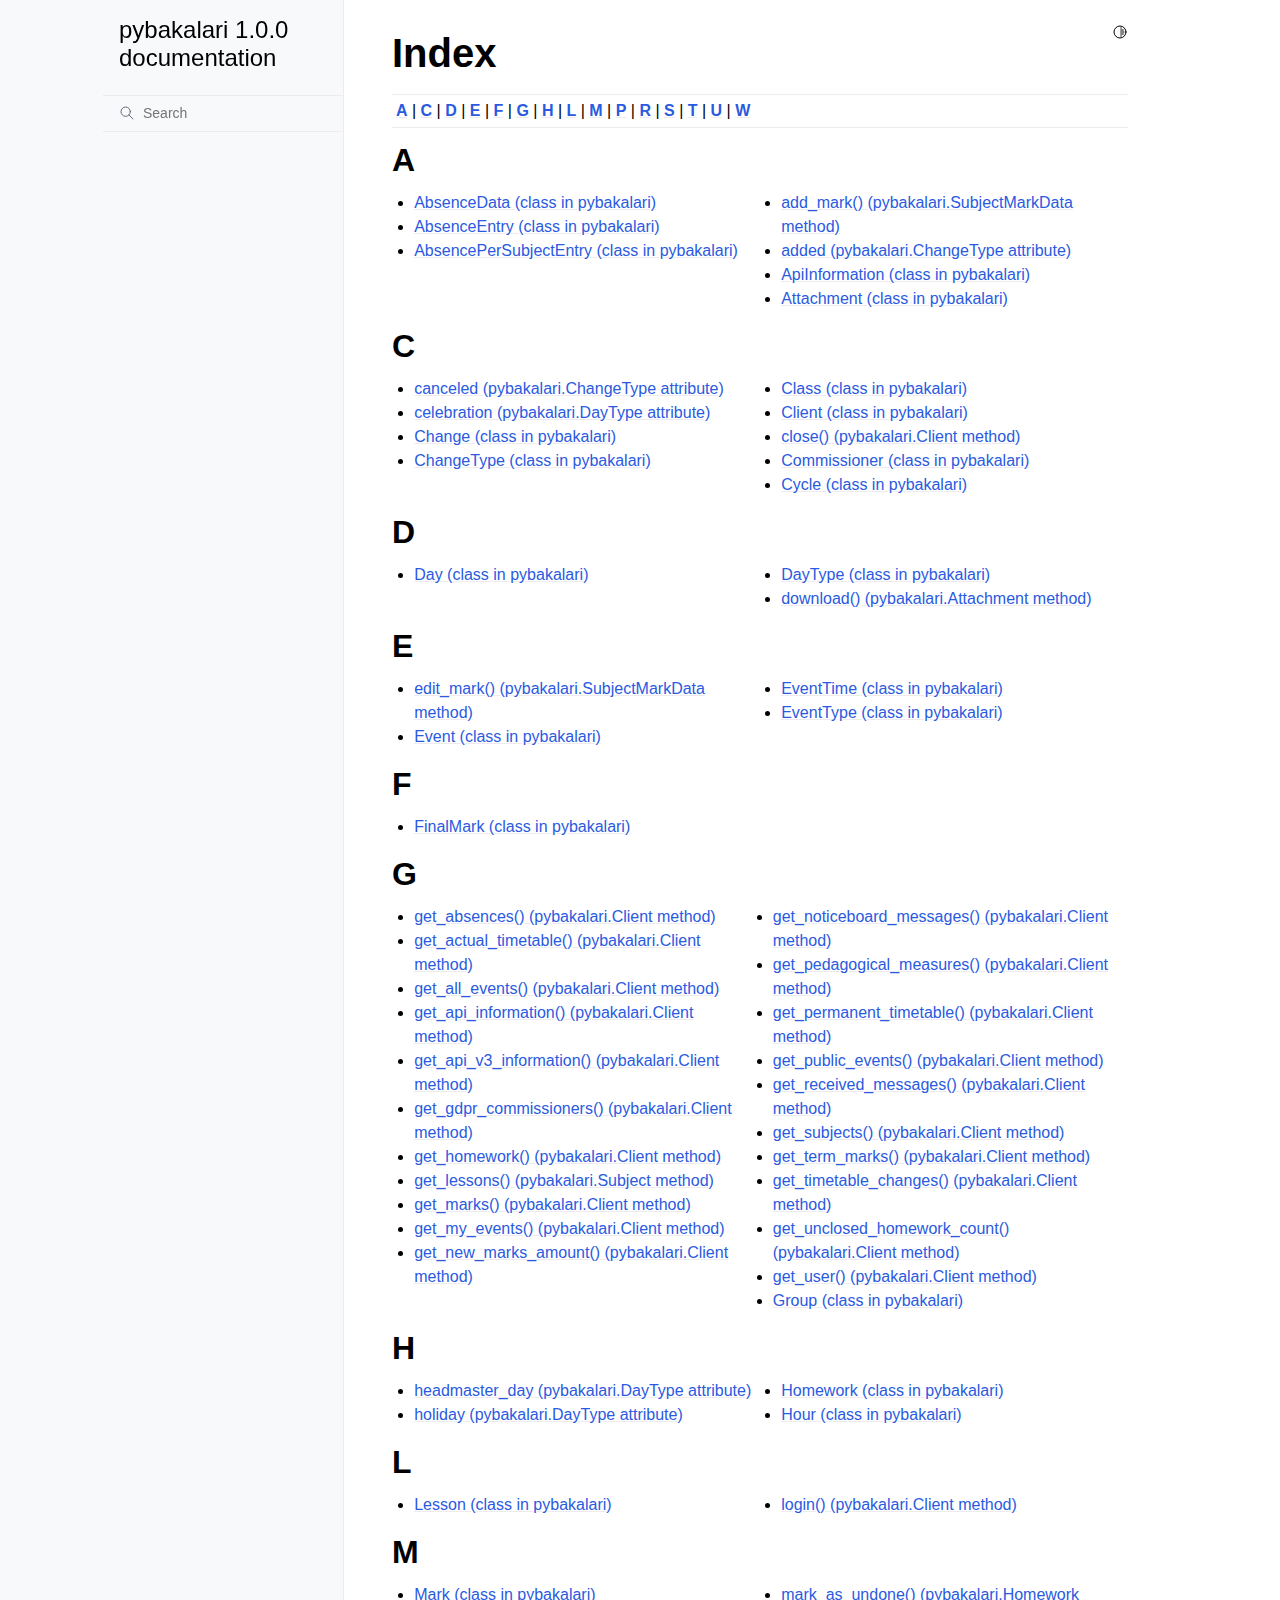
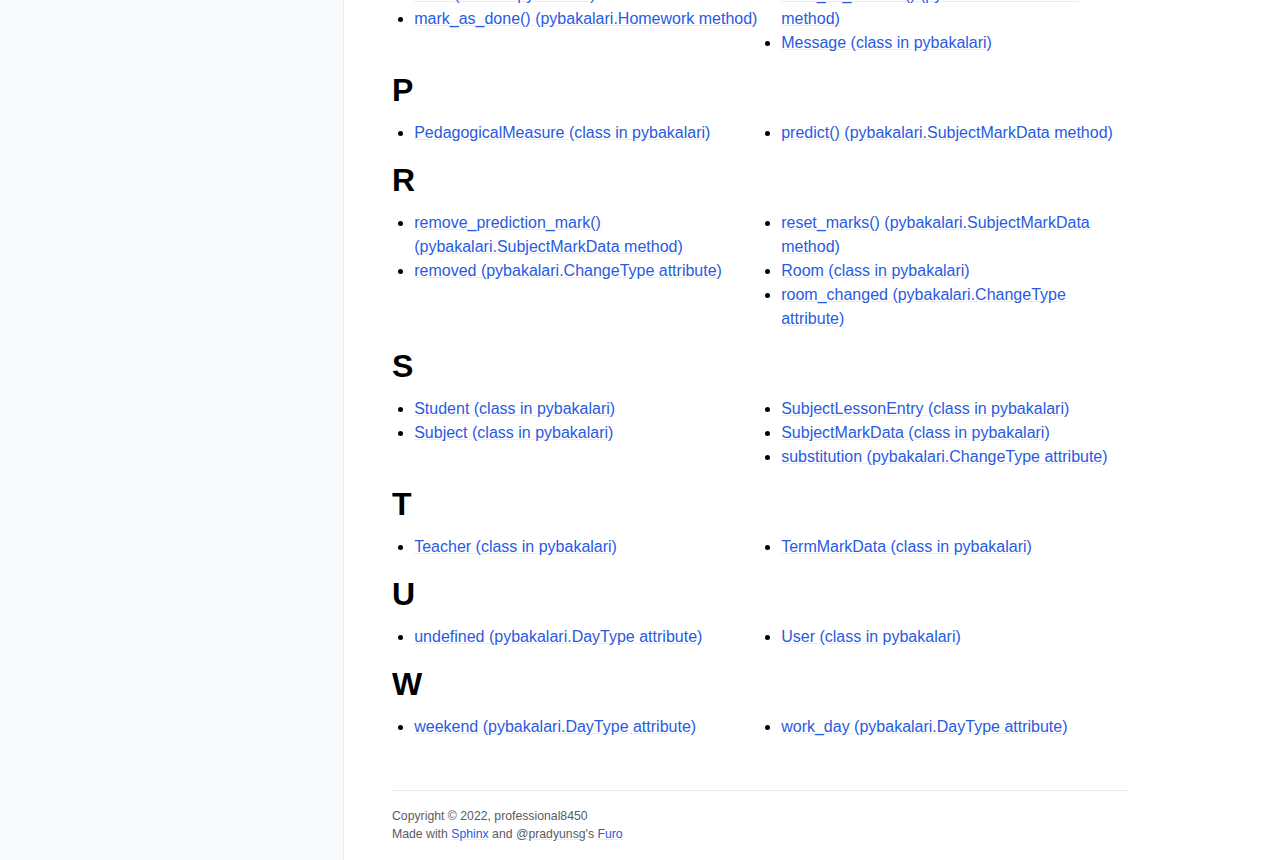
==== commit 293faea5: "small refactoring" ====
--- a/docs/_build/html/genindex.html
+++ b/docs/_build/html/genindex.html
@@ -116,6 +116,10 @@
 <div class="page">
   <header class="mobile-header">
     <div class="header-left">
+      <label class="nav-overlay-icon" for="__navigation">
+        <div class="visually-hidden">Toggle site navigation sidebar</div>
+        <i class="icon"><svg><use href="#svg-menu"></use></svg></i>
+      </label>
     </div>
     <div class="header-center">
       <a href="index.html"><div class="brand">pybakalari 1.0.0 documentation</div></a>
@@ -135,6 +139,28 @@
       </label>
     </div>
   </header>
+  <aside class="sidebar-drawer">
+    <div class="sidebar-container">
+      
+      <div class="sidebar-sticky"><a class="sidebar-brand" href="index.html">
+  
+  
+  <span class="sidebar-brand-text">pybakalari 1.0.0 documentation</span>
+  
+</a><form class="sidebar-search-container" method="get" action="search.html" role="search">
+  <input class="sidebar-search" placeholder=Search name="q" aria-label="Search">
+  <input type="hidden" name="check_keywords" value="yes">
+  <input type="hidden" name="area" value="default">
+</form>
+<div id="searchbox"></div><div class="sidebar-scroll"><div class="sidebar-tree">
+  
+</div>
+</div>
+
+      </div>
+      
+    </div>
+  </aside>
   <div class="main">
     <div class="content">
       <div class="article-container">
--- a/docs/_build/html/_static/styles/furo.css
+++ b/docs/_build/html/_static/styles/furo.css
@@ -1,2 +1,2 @@
-/*! normalize.css v8.0.1 | MIT License | github.com/necolas/normalize.css */html{-webkit-text-size-adjust:100%;line-height:1.15}body{margin:0}main{display:block}h1{font-size:2em;margin:.67em 0}hr{box-sizing:content-box;height:0;overflow:visible}pre{font-family:monospace,monospace;font-size:1em}a{background-color:transparent}abbr[title]{border-bottom:none;text-decoration:underline;text-decoration:underline dotted}b,strong{font-weight:bolder}code,kbd,samp{font-family:monospace,monospace;font-size:1em}sub,sup{font-size:75%;line-height:0;position:relative;vertical-align:baseline}sub{bottom:-.25em}sup{top:-.5em}img{border-style:none}button,input,optgroup,select,textarea{font-family:inherit;font-size:100%;line-height:1.15;margin:0}button,input{overflow:visible}button,select{text-transform:none}[type=button],[type=reset],[type=submit],button{-webkit-appearance:button}[type=button]::-moz-focus-inner,[type=reset]::-moz-focus-inner,[type=submit]::-moz-focus-inner,button::-moz-focus-inner{border-style:none;padding:0}[type=button]:-moz-focusring,[type=reset]:-moz-focusring,[type=submit]:-moz-focusring,button:-moz-focusring{outline:1px dotted ButtonText}fieldset{padding:.35em .75em .625em}legend{box-sizing:border-box;color:inherit;display:table;max-width:100%;padding:0;white-space:normal}progress{vertical-align:baseline}textarea{overflow:auto}[type=checkbox],[type=radio]{box-sizing:border-box;padding:0}[type=number]::-webkit-inner-spin-button,[type=number]::-webkit-outer-spin-button{height:auto}[type=search]{-webkit-appearance:textfield;outline-offset:-2px}[type=search]::-webkit-search-decoration{-webkit-appearance:none}::-webkit-file-upload-button{-webkit-appearance:button;font:inherit}details{display:block}summary{display:list-item}[hidden],template{display:none}@media print{.content-icon-container,.headerlink,.mobile-header,.related-pages{display:none!important}.highlight{border:.1pt solid var(--color-foreground-border)}}.visually-hidden{clip:rect(0,0,0,0)!important;border:0!important;height:1px!important;margin:-1px!important;overflow:hidden!important;padding:0!important;position:absolute!important;white-space:nowrap!important;width:1px!important}:-moz-focusring{outline:auto}body{--font-stack:-apple-system,BlinkMacSystemFont,Segoe UI,Helvetica,Arial,sans-serif,Apple Color Emoji,Segoe UI Emoji;--font-stack--monospace:"SFMono-Regular",Menlo,Consolas,Monaco,Liberation Mono,Lucida Console,monospace;--font-size--normal:100%;--font-size--small:87.5%;--font-size--small--2:81.25%;--font-size--small--3:75%;--font-size--small--4:62.5%;--sidebar-caption-font-size:var(--font-size--small--2);--sidebar-item-font-size:var(--font-size--small);--sidebar-search-input-font-size:var(--font-size--small);--toc-font-size:var(--font-size--small--3);--toc-font-size--mobile:var(--font-size--normal);--toc-title-font-size:var(--font-size--small--4);--admonition-font-size:0.8125rem;--admonition-title-font-size:0.8125rem;--code-font-size:var(--font-size--small--2);--api-font-size:var(--font-size--small);--header-height:calc(var(--sidebar-item-line-height) + var(--sidebar-item-spacing-vertical)*4);--header-padding:0.5rem;--sidebar-tree-space-above:1.5rem;--sidebar-caption-space-above:1rem;--sidebar-item-line-height:1rem;--sidebar-item-spacing-vertical:0.5rem;--sidebar-item-spacing-horizontal:1rem;--sidebar-item-height:calc(var(--sidebar-item-line-height) + var(--sidebar-item-spacing-vertical)*2);--sidebar-expander-width:var(--sidebar-item-height);--sidebar-search-space-above:0.5rem;--sidebar-search-input-spacing-vertical:0.5rem;--sidebar-search-input-spacing-horizontal:0.5rem;--sidebar-search-input-height:1rem;--sidebar-search-icon-size:var(--sidebar-search-input-height);--toc-title-padding:0.25rem 0;--toc-spacing-vertical:1.5rem;--toc-spacing-horizontal:1.5rem;--toc-item-spacing-vertical:0.4rem;--toc-item-spacing-horizontal:1rem;--icon-search:url('data:image/svg+xml;charset=utf-8,<svg xmlns="http://www.w3.org/2000/svg" viewBox="0 0 24 24" stroke-width="1.5" stroke="currentColor" fill="none" stroke-linecap="round" stroke-linejoin="round"><path d="M0 0h24v24H0z" stroke="none"/><circle cx="10" cy="10" r="7"/><path d="m21 21-6-6"/></svg>');--icon-pencil:url('data:image/svg+xml;charset=utf-8,<svg xmlns="http://www.w3.org/2000/svg" viewBox="0 0 24 24"><path d="M20.71 7.04c.39-.39.39-1.04 0-1.41l-2.34-2.34c-.37-.39-1.02-.39-1.41 0l-1.84 1.83 3.75 3.75M3 17.25V21h3.75L17.81 9.93l-3.75-3.75L3 17.25z"/></svg>');--icon-abstract:url('data:image/svg+xml;charset=utf-8,<svg xmlns="http://www.w3.org/2000/svg" viewBox="0 0 24 24"><path d="M4 5h16v2H4V5m0 4h16v2H4V9m0 4h16v2H4v-2m0 4h10v2H4v-2z"/></svg>');--icon-info:url('data:image/svg+xml;charset=utf-8,<svg xmlns="http://www.w3.org/2000/svg" viewBox="0 0 24 24"><path d="M13 9h-2V7h2m0 10h-2v-6h2m-1-9A10 10 0 0 0 2 12a10 10 0 0 0 10 10 10 10 0 0 0 10-10A10 10 0 0 0 12 2z"/></svg>');--icon-flame:url('data:image/svg+xml;charset=utf-8,<svg xmlns="http://www.w3.org/2000/svg" viewBox="0 0 24 24"><path d="M17.55 11.2c-.23-.3-.5-.56-.76-.82-.65-.6-1.4-1.03-2.03-1.66C13.3 7.26 13 4.85 13.91 3c-.91.23-1.75.75-2.45 1.32-2.54 2.08-3.54 5.75-2.34 8.9.04.1.08.2.08.33 0 .22-.15.42-.35.5-.22.1-.46.04-.64-.12a.83.83 0 0 1-.15-.17c-1.1-1.43-1.28-3.48-.53-5.12C5.89 10 5 12.3 5.14 14.47c.04.5.1 1 .27 1.5.14.6.4 1.2.72 1.73 1.04 1.73 2.87 2.97 4.84 3.22 2.1.27 4.35-.12 5.96-1.6 1.8-1.66 2.45-4.32 1.5-6.6l-.13-.26c-.2-.46-.47-.87-.8-1.25l.05-.01m-3.1 6.3c-.28.24-.73.5-1.08.6-1.1.4-2.2-.16-2.87-.82 1.19-.28 1.89-1.16 2.09-2.05.17-.8-.14-1.46-.27-2.23-.12-.74-.1-1.37.18-2.06.17.38.37.76.6 1.06.76 1 1.95 1.44 2.2 2.8.04.14.06.28.06.43.03.82-.32 1.72-.92 2.27h.01z"/></svg>');--icon-question:url('data:image/svg+xml;charset=utf-8,<svg xmlns="http://www.w3.org/2000/svg" viewBox="0 0 24 24"><path d="m15.07 11.25-.9.92C13.45 12.89 13 13.5 13 15h-2v-.5c0-1.11.45-2.11 1.17-2.83l1.24-1.26c.37-.36.59-.86.59-1.41a2 2 0 0 0-2-2 2 2 0 0 0-2 2H8a4 4 0 0 1 4-4 4 4 0 0 1 4 4 3.2 3.2 0 0 1-.93 2.25M13 19h-2v-2h2M12 2A10 10 0 0 0 2 12a10 10 0 0 0 10 10 10 10 0 0 0 10-10c0-5.53-4.5-10-10-10z"/></svg>');--icon-warning:url('data:image/svg+xml;charset=utf-8,<svg xmlns="http://www.w3.org/2000/svg" viewBox="0 0 24 24"><path d="M13 14h-2v-4h2m0 8h-2v-2h2M1 21h22L12 2 1 21z"/></svg>');--icon-failure:url('data:image/svg+xml;charset=utf-8,<svg xmlns="http://www.w3.org/2000/svg" viewBox="0 0 24 24"><path d="M12 2c5.53 0 10 4.47 10 10s-4.47 10-10 10S2 17.53 2 12 6.47 2 12 2m3.59 5L12 10.59 8.41 7 7 8.41 10.59 12 7 15.59 8.41 17 12 13.41 15.59 17 17 15.59 13.41 12 17 8.41 15.59 7z"/></svg>');--icon-spark:url('data:image/svg+xml;charset=utf-8,<svg xmlns="http://www.w3.org/2000/svg" viewBox="0 0 24 24"><path d="m11.5 20 4.86-9.73H13V4l-5 9.73h3.5V20M12 2c2.75 0 5.1 1 7.05 2.95C21 6.9 22 9.25 22 12s-1 5.1-2.95 7.05C17.1 21 14.75 22 12 22s-5.1-1-7.05-2.95C3 17.1 2 14.75 2 12s1-5.1 2.95-7.05C6.9 3 9.25 2 12 2z"/></svg>');--color-admonition-title--caution:#ff9100;--color-admonition-title-background--caution:rgba(255,145,0,.1);--color-admonition-title--warning:#ff9100;--color-admonition-title-background--warning:rgba(255,145,0,.1);--color-admonition-title--danger:#ff5252;--color-admonition-title-background--danger:rgba(255,82,82,.1);--color-admonition-title--attention:#ff5252;--color-admonition-title-background--attention:rgba(255,82,82,.1);--color-admonition-title--error:#ff5252;--color-admonition-title-background--error:rgba(255,82,82,.1);--color-admonition-title--hint:#00c852;--color-admonition-title-background--hint:rgba(0,200,82,.1);--color-admonition-title--tip:#00c852;--color-admonition-title-background--tip:rgba(0,200,82,.1);--color-admonition-title--important:#00bfa5;--color-admonition-title-background--important:rgba(0,191,165,.1);--color-admonition-title--note:#00b0ff;--color-admonition-title-background--note:rgba(0,176,255,.1);--color-admonition-title--seealso:#448aff;--color-admonition-title-background--seealso:rgba(68,138,255,.1);--color-admonition-title--admonition-todo:grey;--color-admonition-title-background--admonition-todo:hsla(0,0%,50%,.1);--color-admonition-title:#651fff;--color-admonition-title-background:rgba(101,31,255,.1);--icon-admonition-default:var(--icon-abstract);--color-topic-title:#14b8a6;--color-topic-title-background:rgba(20,184,166,.1);--icon-topic-default:var(--icon-pencil);--color-problematic:#b30000;--color-foreground-primary:#000;--color-foreground-secondary:#5a5c63;--color-foreground-muted:#646776;--color-foreground-border:#878787;--color-background-primary:#fff;--color-background-secondary:#f8f9fb;--color-background-hover:#efeff4;--color-background-hover--transparent:#efeff400;--color-background-border:#eeebee;--color-background-item:#ccc;--color-announcement-background:#000000dd;--color-announcement-text:#eeebee;--color-brand-primary:#2962ff;--color-brand-content:#2a5adf;--color-api-background:var(--color-background-secondary);--color-api-background-hover:var(--color-background-hover);--color-api-overall:var(--color-foreground-secondary);--color-api-name:var(--color-problematic);--color-api-pre-name:var(--color-problematic);--color-api-paren:var(--color-foreground-secondary);--color-api-keyword:var(--color-foreground-primary);--color-highlight-on-target:#ffc;--color-inline-code-background:var(--color-background-secondary);--color-highlighted-background:#def;--color-highlighted-text:var(--color-foreground-primary);--color-guilabel-background:#ddeeff80;--color-guilabel-border:#bedaf580;--color-guilabel-text:var(--color-foreground-primary);--color-admonition-background:transparent;--color-table-header-background:var(--color-background-secondary);--color-table-border:var(--color-background-border);--color-card-border:var(--color-background-secondary);--color-card-background:transparent;--color-card-marginals-background:var(--color-background-secondary);--color-header-background:var(--color-background-primary);--color-header-border:var(--color-background-border);--color-header-text:var(--color-foreground-primary);--color-sidebar-background:var(--color-background-secondary);--color-sidebar-background-border:var(--color-background-border);--color-sidebar-brand-text:var(--color-foreground-primary);--color-sidebar-caption-text:var(--color-foreground-muted);--color-sidebar-link-text:var(--color-foreground-secondary);--color-sidebar-link-text--top-level:var(--color-brand-primary);--color-sidebar-item-background:var(--color-sidebar-background);--color-sidebar-item-background--current:var( --color-sidebar-item-background );--color-sidebar-item-background--hover:linear-gradient(90deg,var(--color-background-hover--transparent) 0%,var(--color-background-hover) var(--sidebar-item-spacing-horizontal),var(--color-background-hover) 100%);--color-sidebar-item-expander-background:transparent;--color-sidebar-item-expander-background--hover:var( --color-background-hover );--color-sidebar-search-text:var(--color-foreground-primary);--color-sidebar-search-background:var(--color-background-secondary);--color-sidebar-search-background--focus:var(--color-background-primary);--color-sidebar-search-border:var(--color-background-border);--color-sidebar-search-icon:var(--color-foreground-muted);--color-toc-background:var(--color-background-primary);--color-toc-title-text:var(--color-foreground-muted);--color-toc-item-text:var(--color-foreground-secondary);--color-toc-item-text--hover:var(--color-foreground-primary);--color-toc-item-text--active:var(--color-brand-primary);--color-content-foreground:var(--color-foreground-primary);--color-content-background:transparent;--color-link:var(--color-brand-content);--color-link--hover:var(--color-brand-content);--color-link-underline:var(--color-background-border);--color-link-underline--hover:var(--color-foreground-border)}.only-light{display:block!important}html body .only-dark{display:none!important}@media not print{body[data-theme=dark]{--color-problematic:#ee5151;--color-foreground-primary:#ffffffcc;--color-foreground-secondary:#9ca0a5;--color-foreground-muted:#81868d;--color-foreground-border:#666;--color-background-primary:#131416;--color-background-secondary:#1a1c1e;--color-background-hover:#1e2124;--color-background-hover--transparent:#1e212400;--color-background-border:#303335;--color-background-item:#444;--color-announcement-background:#000000dd;--color-announcement-text:#eeebee;--color-brand-primary:#2b8cee;--color-brand-content:#368ce2;--color-highlighted-background:#083563;--color-guilabel-background:#08356380;--color-guilabel-border:#13395f80;--color-api-keyword:var(--color-foreground-secondary);--color-highlight-on-target:#330;--color-admonition-background:#18181a;--color-card-border:var(--color-background-secondary);--color-card-background:#18181a;--color-card-marginals-background:var(--color-background-hover)}html body[data-theme=dark] .only-light{display:none!important}body[data-theme=dark] .only-dark{display:block!important}@media(prefers-color-scheme:dark){body:not([data-theme=light]){--color-problematic:#ee5151;--color-foreground-primary:#ffffffcc;--color-foreground-secondary:#9ca0a5;--color-foreground-muted:#81868d;--color-foreground-border:#666;--color-background-primary:#131416;--color-background-secondary:#1a1c1e;--color-background-hover:#1e2124;--color-background-hover--transparent:#1e212400;--color-background-border:#303335;--color-background-item:#444;--color-announcement-background:#000000dd;--color-announcement-text:#eeebee;--color-brand-primary:#2b8cee;--color-brand-content:#368ce2;--color-highlighted-background:#083563;--color-guilabel-background:#08356380;--color-guilabel-border:#13395f80;--color-api-keyword:var(--color-foreground-secondary);--color-highlight-on-target:#330;--color-admonition-background:#18181a;--color-card-border:var(--color-background-secondary);--color-card-background:#18181a;--color-card-marginals-background:var(--color-background-hover)}html body:not([data-theme=light]) .only-light{display:none!important}body:not([data-theme=light]) .only-dark{display:block!important}}}body[data-theme=auto] .theme-toggle svg.theme-icon-when-auto,body[data-theme=dark] .theme-toggle svg.theme-icon-when-dark,body[data-theme=light] .theme-toggle svg.theme-icon-when-light{display:block}body{font-family:var(--font-stack)}code,kbd,pre,samp{font-family:var(--font-stack--monospace)}body{-webkit-font-smoothing:antialiased;-moz-osx-font-smoothing:grayscale}article{line-height:1.5}h1,h2,h3,h4,h5,h6{border-radius:.5rem;font-weight:700;line-height:1.25;margin:.5rem -.5rem;padding-left:.5rem;padding-right:.5rem}h1+p,h2+p,h3+p,h4+p,h5+p,h6+p{margin-top:0}h1{font-size:2.5em;margin-bottom:1rem}h1,h2{margin-top:1.75rem}h2{font-size:2em}h3{font-size:1.5em}h4{font-size:1.25em}h5{font-size:1.125em}h6{font-size:1em}small{font-size:80%;opacity:75%}p{margin-bottom:.75rem;margin-top:.5rem}hr.docutils{background-color:var(--color-background-border);border:0;height:1px;margin:2rem 0;padding:0}.centered{text-align:center}a{color:var(--color-link);text-decoration:underline;-webkit-text-decoration-color:var(--color-link-underline);text-decoration-color:var(--color-link-underline)}a:hover{color:var(--color-link--hover);-webkit-text-decoration-color:var(--color-link-underline--hover);text-decoration-color:var(--color-link-underline--hover)}a.muted-link{color:inherit}a.muted-link:hover{color:var(--color-link);-webkit-text-decoration-color:var(--color-link-underline--hover);text-decoration-color:var(--color-link-underline--hover)}html{overflow-x:hidden;overflow-y:scroll;scroll-behavior:smooth}.sidebar-scroll,.toc-scroll,article[role=main] *{scrollbar-color:var(--color-foreground-border) transparent;scrollbar-width:thin}.sidebar-scroll::-webkit-scrollbar,.toc-scroll::-webkit-scrollbar,article[role=main] ::-webkit-scrollbar{height:.25rem;width:.25rem}.sidebar-scroll::-webkit-scrollbar-thumb,.toc-scroll::-webkit-scrollbar-thumb,article[role=main] ::-webkit-scrollbar-thumb{background-color:var(--color-foreground-border);border-radius:.125rem}body,html{background:var(--color-background-primary);color:var(--color-foreground-primary);height:100%}article{background:var(--color-content-background);color:var(--color-content-foreground)}.page{display:flex;min-height:100%}.mobile-header{background-color:var(--color-header-background);border-bottom:1px solid var(--color-header-border);color:var(--color-header-text);display:none;height:var(--header-height);width:100%;z-index:10}.mobile-header.scrolled{border-bottom:none;box-shadow:0 0 .2rem rgba(0,0,0,.1),0 .2rem .4rem rgba(0,0,0,.2)}.mobile-header .header-center a{color:var(--color-header-text);text-decoration:none}.main{display:flex;flex:1}.sidebar-drawer{background:var(--color-sidebar-background);border-right:1px solid var(--color-sidebar-background-border);box-sizing:border-box;display:flex;justify-content:flex-end;min-width:15em;width:calc(50% - 26em)}.sidebar-container,.toc-drawer{box-sizing:border-box;width:15em}.toc-drawer{background:var(--color-toc-background);padding-right:1rem}.sidebar-sticky,.toc-sticky{display:flex;flex-direction:column;height:min(100%,100vh);height:100vh;position:-webkit-sticky;position:sticky;top:0}.sidebar-scroll,.toc-scroll{flex-grow:1;flex-shrink:1;overflow:auto;scroll-behavior:smooth}.content{display:flex;flex-direction:column;justify-content:space-between;padding:0 3em}.icon{display:inline-block;height:1rem;width:1rem}.icon svg{height:100%;width:100%}.announcement{align-items:center;background-color:var(--color-announcement-background);color:var(--color-announcement-text);display:flex;height:var(--header-height);overflow-x:auto}.announcement+.page{min-height:calc(100% - var(--header-height))}.announcement-content{box-sizing:border-box;min-width:100%;padding:.5rem;text-align:center;white-space:nowrap}.announcement-content a{color:var(--color-announcement-text);-webkit-text-decoration-color:var(--color-announcement-text);text-decoration-color:var(--color-announcement-text)}.announcement-content a:hover{color:var(--color-announcement-text);-webkit-text-decoration-color:var(--color-link--hover);text-decoration-color:var(--color-link--hover)}.no-js .theme-toggle-container{display:none}.theme-toggle-container{vertical-align:middle}.theme-toggle{background:transparent;border:none;cursor:pointer;padding:0}.theme-toggle svg{color:var(--color-foreground-primary);display:none;height:1rem;vertical-align:middle;width:1rem}.theme-toggle-header{float:left;padding:1rem .5rem}.nav-overlay-icon,.toc-overlay-icon{cursor:pointer;display:none}.nav-overlay-icon .icon,.toc-overlay-icon .icon{color:var(--color-foreground-secondary);height:1rem;width:1rem}.nav-overlay-icon,.toc-header-icon{align-items:center;justify-content:center}.toc-content-icon{height:1.5rem;width:1.5rem}.content-icon-container{display:flex;float:right;gap:.5rem;margin-bottom:1rem;margin-left:1rem;margin-top:1.5rem}.content-icon-container .edit-this-page svg{color:inherit;height:1rem;width:1rem}.sidebar-toggle{display:none;position:absolute}.sidebar-toggle[name=__toc]{left:20px}.sidebar-toggle:checked{left:40px}.overlay{background-color:rgba(0,0,0,.54);height:0;opacity:0;position:fixed;top:0;transition:width 0ms,height 0ms,opacity .25s ease-out;width:0}.sidebar-overlay{z-index:20}.toc-overlay{z-index:40}.sidebar-drawer{transition:left .25s ease-in-out;z-index:30}.toc-drawer{transition:right .25s ease-in-out;z-index:50}#__navigation:checked~.sidebar-overlay{height:100%;opacity:1;width:100%}#__navigation:checked~.page .sidebar-drawer{left:0;top:0}#__toc:checked~.toc-overlay{height:100%;opacity:1;width:100%}#__toc:checked~.page .toc-drawer{right:0;top:0}.back-to-top{background:var(--color-background-primary);border-radius:1rem;box-shadow:0 .2rem .5rem rgba(0,0,0,.05),0 0 1px 0 #6b728080;display:none;font-size:.8125rem;left:0;margin-left:50%;padding:.5rem .75rem .5rem .5rem;position:fixed;text-decoration:none;top:1rem;transform:translateX(-50%);z-index:10}.back-to-top svg{fill:currentColor;display:inline-block;height:1rem;width:1rem}.back-to-top span{margin-left:.25rem}.show-back-to-top .back-to-top{align-items:center;display:flex}@media(min-width:97em){html{font-size:110%}}@media(max-width:82em){.toc-content-icon{display:flex}.toc-drawer{border-left:1px solid var(--color-background-muted);height:100vh;position:fixed;right:-15em;top:0}.toc-tree{border-left:none;font-size:var(--toc-font-size--mobile)}.sidebar-drawer{width:calc(50% - 18.5em)}}@media(max-width:67em){.nav-overlay-icon{display:flex}.sidebar-drawer{height:100vh;left:-15em;position:fixed;top:0;width:15em}.toc-header-icon{display:flex}.theme-toggle-content,.toc-content-icon{display:none}.theme-toggle-header{display:block}.mobile-header{align-items:center;display:flex;justify-content:space-between;position:-webkit-sticky;position:sticky;top:0}.mobile-header .header-left,.mobile-header .header-right{display:flex;height:var(--header-height);padding:0 var(--header-padding)}.mobile-header .header-left label,.mobile-header .header-right label{height:100%;width:100%}:target{scroll-margin-top:var(--header-height)}.back-to-top{top:calc(var(--header-height) + .5rem)}.page{flex-direction:column;justify-content:center}.content{margin-left:auto;margin-right:auto}}@media(max-width:52em){.content{overflow-x:auto;width:100%}}@media(max-width:46em){.content{padding:0 1em}article div.sidebar{float:none;margin:1rem 0;width:100%}}.admonition,.topic{background:var(--color-admonition-background);border-radius:.2rem;box-shadow:0 .2rem .5rem rgba(0,0,0,.05),0 0 .0625rem rgba(0,0,0,.1);font-size:var(--admonition-font-size);margin:1rem auto;overflow:hidden;padding:0 .5rem .5rem;page-break-inside:avoid}.admonition>:nth-child(2),.topic>:nth-child(2){margin-top:0}.admonition>:last-child,.topic>:last-child{margin-bottom:0}p.admonition-title,p.topic-title{font-size:var(--admonition-title-font-size);font-weight:500;line-height:1.3;margin:0 -.5rem .5rem;padding:.4rem .5rem .4rem 2rem;position:relative}p.admonition-title:before,p.topic-title:before{content:"";height:1rem;left:.5rem;position:absolute;width:1rem}p.admonition-title{background-color:var(--color-admonition-title-background)}p.admonition-title:before{background-color:var(--color-admonition-title);-webkit-mask-image:var(--icon-admonition-default);mask-image:var(--icon-admonition-default);-webkit-mask-repeat:no-repeat;mask-repeat:no-repeat}p.topic-title{background-color:var(--color-topic-title-background)}p.topic-title:before{background-color:var(--color-topic-title);-webkit-mask-image:var(--icon-topic-default);mask-image:var(--icon-topic-default);-webkit-mask-repeat:no-repeat;mask-repeat:no-repeat}.admonition{border-left:.2rem solid var(--color-admonition-title)}.admonition.caution{border-left-color:var(--color-admonition-title--caution)}.admonition.caution>.admonition-title{background-color:var(--color-admonition-title-background--caution)}.admonition.caution>.admonition-title:before{background-color:var(--color-admonition-title--caution);-webkit-mask-image:var(--icon-spark);mask-image:var(--icon-spark)}.admonition.warning{border-left-color:var(--color-admonition-title--warning)}.admonition.warning>.admonition-title{background-color:var(--color-admonition-title-background--warning)}.admonition.warning>.admonition-title:before{background-color:var(--color-admonition-title--warning);-webkit-mask-image:var(--icon-warning);mask-image:var(--icon-warning)}.admonition.danger{border-left-color:var(--color-admonition-title--danger)}.admonition.danger>.admonition-title{background-color:var(--color-admonition-title-background--danger)}.admonition.danger>.admonition-title:before{background-color:var(--color-admonition-title--danger);-webkit-mask-image:var(--icon-spark);mask-image:var(--icon-spark)}.admonition.attention{border-left-color:var(--color-admonition-title--attention)}.admonition.attention>.admonition-title{background-color:var(--color-admonition-title-background--attention)}.admonition.attention>.admonition-title:before{background-color:var(--color-admonition-title--attention);-webkit-mask-image:var(--icon-warning);mask-image:var(--icon-warning)}.admonition.error{border-left-color:var(--color-admonition-title--error)}.admonition.error>.admonition-title{background-color:var(--color-admonition-title-background--error)}.admonition.error>.admonition-title:before{background-color:var(--color-admonition-title--error);-webkit-mask-image:var(--icon-failure);mask-image:var(--icon-failure)}.admonition.hint{border-left-color:var(--color-admonition-title--hint)}.admonition.hint>.admonition-title{background-color:var(--color-admonition-title-background--hint)}.admonition.hint>.admonition-title:before{background-color:var(--color-admonition-title--hint);-webkit-mask-image:var(--icon-question);mask-image:var(--icon-question)}.admonition.tip{border-left-color:var(--color-admonition-title--tip)}.admonition.tip>.admonition-title{background-color:var(--color-admonition-title-background--tip)}.admonition.tip>.admonition-title:before{background-color:var(--color-admonition-title--tip);-webkit-mask-image:var(--icon-info);mask-image:var(--icon-info)}.admonition.important{border-left-color:var(--color-admonition-title--important)}.admonition.important>.admonition-title{background-color:var(--color-admonition-title-background--important)}.admonition.important>.admonition-title:before{background-color:var(--color-admonition-title--important);-webkit-mask-image:var(--icon-flame);mask-image:var(--icon-flame)}.admonition.note{border-left-color:var(--color-admonition-title--note)}.admonition.note>.admonition-title{background-color:var(--color-admonition-title-background--note)}.admonition.note>.admonition-title:before{background-color:var(--color-admonition-title--note);-webkit-mask-image:var(--icon-pencil);mask-image:var(--icon-pencil)}.admonition.seealso{border-left-color:var(--color-admonition-title--seealso)}.admonition.seealso>.admonition-title{background-color:var(--color-admonition-title-background--seealso)}.admonition.seealso>.admonition-title:before{background-color:var(--color-admonition-title--seealso);-webkit-mask-image:var(--icon-info);mask-image:var(--icon-info)}.admonition.admonition-todo{border-left-color:var(--color-admonition-title--admonition-todo)}.admonition.admonition-todo>.admonition-title{background-color:var(--color-admonition-title-background--admonition-todo)}.admonition.admonition-todo>.admonition-title:before{background-color:var(--color-admonition-title--admonition-todo);-webkit-mask-image:var(--icon-pencil);mask-image:var(--icon-pencil)}.admonition-todo>.admonition-title{text-transform:uppercase}dl[class]:not(.option-list):not(.field-list):not(.footnote):not(.glossary):not(.simple) dd{margin-left:2rem}dl[class]:not(.option-list):not(.field-list):not(.footnote):not(.glossary):not(.simple) dd>:first-child{margin-top:.125rem}dl[class]:not(.option-list):not(.field-list):not(.footnote):not(.glossary):not(.simple) .field-list,dl[class]:not(.option-list):not(.field-list):not(.footnote):not(.glossary):not(.simple) dd>:last-child{margin-bottom:.75rem}dl[class]:not(.option-list):not(.field-list):not(.footnote):not(.glossary):not(.simple) .field-list>dt{font-size:var(--font-size--small);text-transform:uppercase}dl[class]:not(.option-list):not(.field-list):not(.footnote):not(.glossary):not(.simple) .field-list dd:empty{margin-bottom:.5rem}dl[class]:not(.option-list):not(.field-list):not(.footnote):not(.glossary):not(.simple) .field-list dd>ul{margin-left:-1.2rem}dl[class]:not(.option-list):not(.field-list):not(.footnote):not(.glossary):not(.simple) .field-list dd>ul>li>p:nth-child(2){margin-top:0}dl[class]:not(.option-list):not(.field-list):not(.footnote):not(.glossary):not(.simple) .field-list dd>ul>li>p+p:last-child:empty{margin-bottom:0;margin-top:0}dl[class]:not(.option-list):not(.field-list):not(.footnote):not(.glossary):not(.simple)>dt{color:var(--color-api-overall)}.sig{background:var(--color-api-background);border-radius:.25rem;font-family:var(--font-stack--monospace);font-size:var(--api-font-size);font-weight:700;padding:.25rem .5rem .25rem 3em;text-indent:-2.5em}.sig:hover{background:var(--color-api-background-hover)}.sig a.reference .viewcode-link{font-weight:400;width:3.5rem}.sig span.pre{overflow-wrap:anywhere}em.property{font-style:normal}em.property:first-child{color:var(--color-api-keyword)}.sig-name{color:var(--color-api-name)}.sig-prename{color:var(--color-api-pre-name);font-weight:400}.sig-paren{color:var(--color-api-paren)}.sig-param{font-style:normal}.versionmodified{font-style:italic}div.deprecated p,div.versionadded p,div.versionchanged p{margin-bottom:.125rem;margin-top:.125rem}.viewcode-back,.viewcode-link{float:right;text-align:right}.line-block{margin-bottom:.75rem;margin-top:.5rem}.line-block .line-block{margin-bottom:0;margin-top:0;padding-left:1rem}.code-block-caption,article p.caption,table>caption{font-size:var(--font-size--small);text-align:center}.toctree-wrapper.compound .caption,.toctree-wrapper.compound :not(.caption)>.caption-text{font-size:var(--font-size--small);margin-bottom:0;text-align:initial;text-transform:uppercase}.toctree-wrapper.compound>ul{margin-bottom:0;margin-top:0}code.literal{background:var(--color-inline-code-background);border-radius:.2em;font-size:var(--font-size--small--2);padding:.1em .2em}p code.literal{border:1px solid var(--color-background-border)}div[class*=" highlight-"],div[class^=highlight-]{display:flex;margin:1em 0}div[class*=" highlight-"] .table-wrapper,div[class^=highlight-] .table-wrapper,pre{margin:0;padding:0}article[role=main] .highlight pre{line-height:1.5}.highlight pre,pre.literal-block{font-size:var(--code-font-size);overflow:auto;padding:.625rem .875rem}pre.literal-block{background-color:var(--color-code-background);border-radius:.2rem;color:var(--color-code-foreground);margin-bottom:1rem;margin-top:1rem}.highlight{border-radius:.2rem;width:100%}.highlight .gp,.highlight span.linenos{pointer-events:none;-webkit-user-select:none;-moz-user-select:none;-ms-user-select:none;user-select:none}.highlight .hll{display:block;margin-left:-.875rem;margin-right:-.875rem;padding-left:.875rem;padding-right:.875rem}.code-block-caption{background-color:var(--color-code-background);border-bottom:1px solid;border-bottom-color:var(--color-background-border);border-radius:.25rem;border-bottom-left-radius:0;border-bottom-right-radius:0;border-left-color:var(--color-background-border);border-right-color:var(--color-background-border);border-top-color:var(--color-background-border);color:var(--color-code-foreground);display:flex;font-weight:300;padding:.625rem .875rem}.code-block-caption+div[class]{margin-top:0}.code-block-caption+div[class] pre{border-top-left-radius:0;border-top-right-radius:0}.highlighttable{display:block;width:100%}.highlighttable tbody{display:block}.highlighttable tr{display:flex}.highlighttable td.linenos{background-color:var(--color-code-background);border-bottom-left-radius:.2rem;border-top-left-radius:.2rem;color:var(--color-code-foreground);padding:.625rem 0 .625rem .875rem}.highlighttable .linenodiv{box-shadow:-.0625rem 0 var(--color-foreground-border) inset;font-size:var(--code-font-size);padding-right:.875rem}.highlighttable td.code{display:block;flex:1;overflow:hidden;padding:0}.highlighttable td.code .highlight{border-bottom-left-radius:0;border-top-left-radius:0}.highlight span.linenos{box-shadow:-.0625rem 0 var(--color-foreground-border) inset;display:inline-block;margin-right:.875rem;padding-left:0;padding-right:.875rem}.footnote-reference{font-size:var(--font-size--small--4);vertical-align:super}dl.footnote.brackets{color:var(--color-foreground-secondary);display:grid;font-size:var(--font-size--small);grid-template-columns:-webkit-max-content auto;grid-template-columns:max-content auto}dl.footnote.brackets dt{margin:0}dl.footnote.brackets dt>.fn-backref{margin-left:.25rem}dl.footnote.brackets dt:after{content:":"}dl.footnote.brackets dt .brackets:before{content:"["}dl.footnote.brackets dt .brackets:after{content:"]"}dl.footnote.brackets dd{margin:0;padding:0 1rem}aside.footnote{color:var(--color-foreground-secondary);font-size:var(--font-size--small)}aside.footnote>span,div.citation>span{font-weight:500}aside.footnote>p,div.citation>p{margin-left:2rem}img{box-sizing:border-box;height:auto;max-width:100%}article .figure,article figure{border-radius:.2rem;margin:0}article .figure :last-child,article figure :last-child{margin-bottom:0}article .align-left{clear:left;float:left;margin:0 1rem 1rem}article .align-right{clear:right;float:right;margin:0 1rem 1rem}article .align-center,article .align-default{display:block;margin-left:auto;margin-right:auto;text-align:center}article table.align-default{display:table;text-align:initial}.domainindex-jumpbox,.genindex-jumpbox{border-bottom:1px solid var(--color-background-border);border-top:1px solid var(--color-background-border);padding:.25rem}.domainindex-section h2,.genindex-section h2{margin-bottom:.5rem;margin-top:.75rem}.domainindex-section ul,.genindex-section ul{margin-bottom:0;margin-top:0}ol,ul{margin-bottom:1rem;margin-top:1rem;padding-left:1.2rem}ol li>p:first-child,ul li>p:first-child{margin-bottom:.25rem;margin-top:.25rem}ol li>p:last-child,ul li>p:last-child{margin-top:.25rem}ol li>ol,ol li>ul,ul li>ol,ul li>ul{margin-bottom:.5rem;margin-top:.5rem}ol.arabic{list-style:decimal}ol.loweralpha{list-style:lower-alpha}ol.upperalpha{list-style:upper-alpha}ol.lowerroman{list-style:lower-roman}ol.upperroman{list-style:upper-roman}.simple li>ol,.simple li>ul,.toctree-wrapper li>ol,.toctree-wrapper li>ul{margin-bottom:0;margin-top:0}.field-list dt,.option-list dt,dl.footnote dt,dl.glossary dt,dl.simple dt,dl:not([class]) dt{font-weight:500;margin-top:.25rem}.field-list dt+dt,.option-list dt+dt,dl.footnote dt+dt,dl.glossary dt+dt,dl.simple dt+dt,dl:not([class]) dt+dt{margin-top:0}.field-list dt .classifier:before,.option-list dt .classifier:before,dl.footnote dt .classifier:before,dl.glossary dt .classifier:before,dl.simple dt .classifier:before,dl:not([class]) dt .classifier:before{content:":";margin-left:.2rem;margin-right:.2rem}.field-list dd>p:first-child,.field-list dd ul,.option-list dd>p:first-child,.option-list dd ul,dl.footnote dd>p:first-child,dl.footnote dd ul,dl.glossary dd>p:first-child,dl.glossary dd ul,dl.simple dd>p:first-child,dl.simple dd ul,dl:not([class]) dd>p:first-child,dl:not([class]) dd ul{margin-top:.125rem}.field-list dd ul,.option-list dd ul,dl.footnote dd ul,dl.glossary dd ul,dl.simple dd ul,dl:not([class]) dd ul{margin-bottom:.125rem}.math-wrapper{overflow-x:auto;width:100%}div.math{position:relative;text-align:center}div.math .headerlink,div.math:focus .headerlink{display:none}div.math:hover .headerlink{display:inline-block}div.math span.eqno{position:absolute;right:.5rem;top:50%;transform:translateY(-50%);z-index:1}abbr[title]{cursor:help}.problematic{color:var(--color-problematic)}kbd:not(.compound){background-color:var(--color-background-secondary);border:1px solid var(--color-foreground-border);border-radius:.2rem;box-shadow:0 .0625rem 0 rgba(0,0,0,.2),inset 0 0 0 .125rem var(--color-background-primary);color:var(--color-foreground-primary);display:inline-block;font-size:var(--font-size--small--3);margin:0 .2rem;padding:0 .2rem;vertical-align:text-bottom}blockquote{background:var(--color-background-secondary);border-left:4px solid var(--color-background-border);margin-left:0;margin-right:0;padding:.5rem 1rem}blockquote .attribution{font-weight:600;text-align:right}blockquote.highlights,blockquote.pull-quote{font-size:1.25em}blockquote.epigraph,blockquote.pull-quote{border-left-width:0;border-radius:.5rem}blockquote.highlights{background:transparent;border-left-width:0}p .reference img{vertical-align:middle}p.rubric{font-size:1.125em;font-weight:700;line-height:1.25}article .sidebar{background-color:var(--color-background-secondary);border:1px solid var(--color-background-border);border-radius:.2rem;clear:right;float:right;margin-left:1rem;margin-right:0;width:30%}article .sidebar>*{padding-left:1rem;padding-right:1rem}article .sidebar>ol,article .sidebar>ul{padding-left:2.2rem}article .sidebar .sidebar-title{border-bottom:1px solid var(--color-background-border);font-weight:500;margin:0;padding:.5rem 1rem}.table-wrapper{margin-bottom:.5rem;margin-top:1rem;overflow-x:auto;padding:.2rem .2rem .75rem;width:100%}table.docutils{border-collapse:collapse;border-radius:.2rem;border-spacing:0;box-shadow:0 .2rem .5rem rgba(0,0,0,.05),0 0 .0625rem rgba(0,0,0,.1)}table.docutils th{background:var(--color-table-header-background)}table.docutils td,table.docutils th{border-bottom:1px solid var(--color-table-border);border-left:1px solid var(--color-table-border);border-right:1px solid var(--color-table-border);padding:0 .25rem}table.docutils td p,table.docutils th p{margin:.25rem}table.docutils td:first-child,table.docutils th:first-child{border-left:none}table.docutils td:last-child,table.docutils th:last-child{border-right:none}:target{scroll-margin-top:.5rem}@media(max-width:67em){:target{scroll-margin-top:calc(.5rem + var(--header-height))}section>span:target{scroll-margin-top:calc(.8rem + var(--header-height))}}.headerlink{font-weight:100;-webkit-user-select:none;-moz-user-select:none;-ms-user-select:none;user-select:none}.code-block-caption>.headerlink,dl dt>.headerlink,figcaption p>.headerlink,h1>.headerlink,h2>.headerlink,h3>.headerlink,h4>.headerlink,h5>.headerlink,h6>.headerlink,p.caption>.headerlink,table>caption>.headerlink{margin-left:.5rem;visibility:hidden}.code-block-caption:hover>.headerlink,dl dt:hover>.headerlink,figcaption p:hover>.headerlink,h1:hover>.headerlink,h2:hover>.headerlink,h3:hover>.headerlink,h4:hover>.headerlink,h5:hover>.headerlink,h6:hover>.headerlink,p.caption:hover>.headerlink,table>caption:hover>.headerlink{visibility:visible}.code-block-caption>.toc-backref,dl dt>.toc-backref,figcaption p>.toc-backref,h1>.toc-backref,h2>.toc-backref,h3>.toc-backref,h4>.toc-backref,h5>.toc-backref,h6>.toc-backref,p.caption>.toc-backref,table>caption>.toc-backref{color:inherit;-webkit-text-decoration-line:none;text-decoration-line:none}figure:hover>figcaption>p>.headerlink,table:hover>caption>.headerlink{visibility:visible}:target>h1:first-of-type,:target>h2:first-of-type,:target>h3:first-of-type,:target>h4:first-of-type,:target>h5:first-of-type,:target>h6:first-of-type,span:target~h1:first-of-type,span:target~h2:first-of-type,span:target~h3:first-of-type,span:target~h4:first-of-type,span:target~h5:first-of-type,span:target~h6:first-of-type{background-color:var(--color-highlight-on-target)}:target>h1:first-of-type code.literal,:target>h2:first-of-type code.literal,:target>h3:first-of-type code.literal,:target>h4:first-of-type code.literal,:target>h5:first-of-type code.literal,:target>h6:first-of-type code.literal,span:target~h1:first-of-type code.literal,span:target~h2:first-of-type code.literal,span:target~h3:first-of-type code.literal,span:target~h4:first-of-type code.literal,span:target~h5:first-of-type code.literal,span:target~h6:first-of-type code.literal{background-color:transparent}.literal-block-wrapper:target .code-block-caption,.this-will-duplicate-information-and-it-is-still-useful-here li :target,figure:target,table:target>caption{background-color:var(--color-highlight-on-target)}dt:target{background-color:var(--color-highlight-on-target)!important}.footnote-reference:target,.footnote>dt:target+dd{background-color:var(--color-highlight-on-target)}.guilabel{background-color:var(--color-guilabel-background);border:1px solid var(--color-guilabel-border);border-radius:.5em;color:var(--color-guilabel-text);font-size:.9em;padding:0 .3em}footer{display:flex;flex-direction:column;font-size:var(--font-size--small);margin-top:2rem}.bottom-of-page{align-items:center;border-top:1px solid var(--color-background-border);color:var(--color-foreground-secondary);display:flex;justify-content:space-between;line-height:1.5;margin-top:1rem;padding-bottom:1rem;padding-top:1rem}@media(max-width:46em){.bottom-of-page{flex-direction:column-reverse;gap:.25rem;text-align:center}}.bottom-of-page .left-details{font-size:var(--font-size--small)}.bottom-of-page .right-details{display:flex;flex-direction:column;gap:.25rem;text-align:right}.bottom-of-page .icons{display:flex;font-size:1rem;gap:.25rem;justify-content:flex-end}.bottom-of-page .icons a{text-decoration:none}.bottom-of-page .icons img,.bottom-of-page .icons svg{font-size:1.125rem;height:1em;width:1em}.related-pages a{align-items:center;display:flex;text-decoration:none}.related-pages a:hover .page-info .title{color:var(--color-link);text-decoration:underline;-webkit-text-decoration-color:var(--color-link-underline);text-decoration-color:var(--color-link-underline)}.related-pages a svg,.related-pages a svg>use{color:var(--color-foreground-border);flex-shrink:0;height:.75rem;margin:0 .5rem;width:.75rem}.related-pages a.next-page{clear:right;float:right;max-width:50%;text-align:right}.related-pages a.prev-page{clear:left;float:left;max-width:50%}.related-pages a.prev-page svg{transform:rotate(180deg)}.page-info{display:flex;flex-direction:column;overflow-wrap:anywhere}.next-page .page-info{align-items:flex-end}.page-info .context{align-items:center;color:var(--color-foreground-muted);display:flex;font-size:var(--font-size--small);padding-bottom:.1rem;text-decoration:none}ul.search{list-style:none;padding-left:0}ul.search li{border-bottom:1px solid var(--color-background-border);padding:1rem 0}[role=main] .highlighted{background-color:var(--color-highlighted-background);color:var(--color-highlighted-text)}.sidebar-brand{display:flex;flex-direction:column;flex-shrink:0;padding:var(--sidebar-item-spacing-vertical) var(--sidebar-item-spacing-horizontal);text-decoration:none}.sidebar-brand-text{color:var(--color-sidebar-brand-text);font-size:1.5rem;overflow-wrap:break-word}.sidebar-brand-text,.sidebar-logo-container{margin:var(--sidebar-item-spacing-vertical) 0}.sidebar-logo{display:block;margin:0 auto;max-width:100%}.sidebar-search-container{align-items:center;background:var(--color-sidebar-search-background);display:flex;margin-top:var(--sidebar-search-space-above);position:relative}.sidebar-search-container:focus-within,.sidebar-search-container:hover{background:var(--color-sidebar-search-background--focus)}.sidebar-search-container:before{background-color:var(--color-sidebar-search-icon);content:"";height:var(--sidebar-search-icon-size);left:var(--sidebar-item-spacing-horizontal);-webkit-mask-image:var(--icon-search);mask-image:var(--icon-search);position:absolute;width:var(--sidebar-search-icon-size)}.sidebar-search{background:transparent;border:none;border-bottom:1px solid var(--color-sidebar-search-border);border-top:1px solid var(--color-sidebar-search-border);box-sizing:border-box;color:var(--color-sidebar-search-foreground);padding:var(--sidebar-search-input-spacing-vertical) var(--sidebar-search-input-spacing-horizontal) var(--sidebar-search-input-spacing-vertical) calc(var(--sidebar-item-spacing-horizontal) + var(--sidebar-search-input-spacing-horizontal) + var(--sidebar-search-icon-size));width:100%;z-index:10}.sidebar-search:focus{outline:none}.sidebar-search::-moz-placeholder{font-size:var(--sidebar-search-input-font-size)}.sidebar-search:-ms-input-placeholder{font-size:var(--sidebar-search-input-font-size)}.sidebar-search::placeholder{font-size:var(--sidebar-search-input-font-size)}#searchbox .highlight-link{margin:0;padding:var(--sidebar-item-spacing-vertical) var(--sidebar-item-spacing-horizontal) 0;text-align:center}#searchbox .highlight-link a{color:var(--color-sidebar-search-icon);font-size:var(--font-size--small--2)}.sidebar-tree{font-size:var(--sidebar-item-font-size);margin-bottom:var(--sidebar-item-spacing-vertical);margin-top:var(--sidebar-tree-space-above)}.sidebar-tree ul{display:flex;flex-direction:column;list-style:none;margin-bottom:0;margin-top:0;padding:0}.sidebar-tree li{margin:0;position:relative}.sidebar-tree li>ul{margin-left:var(--sidebar-item-spacing-horizontal)}.sidebar-tree .icon,.sidebar-tree .reference{color:var(--color-sidebar-link-text)}.sidebar-tree .reference{box-sizing:border-box;display:inline-block;height:100%;line-height:var(--sidebar-item-line-height);overflow-wrap:anywhere;padding:var(--sidebar-item-spacing-vertical) var(--sidebar-item-spacing-horizontal);text-decoration:none;width:100%}.sidebar-tree .reference:hover{background:var(--color-sidebar-item-background--hover)}.sidebar-tree .reference.external:after{color:var(--color-sidebar-link-text);content:url("data:image/svg+xml;charset=utf-8,%3Csvg width='12' height='12' xmlns='http://www.w3.org/2000/svg' viewBox='0 0 24 24' stroke-width='1.5' stroke='%23607D8B' fill='none' stroke-linecap='round' stroke-linejoin='round'%3E%3Cpath d='M0 0h24v24H0z' stroke='none'/%3E%3Cpath d='M11 7H6a2 2 0 0 0-2 2v9a2 2 0 0 0 2 2h9a2 2 0 0 0 2-2v-5M10 14 20 4M15 4h5v5'/%3E%3C/svg%3E");margin:0 .25rem;vertical-align:middle}.sidebar-tree .current-page>.reference{font-weight:700}.sidebar-tree label{align-items:center;cursor:pointer;display:flex;height:var(--sidebar-item-height);justify-content:center;position:absolute;right:0;top:0;width:var(--sidebar-expander-width)}.sidebar-tree .caption,.sidebar-tree :not(.caption)>.caption-text{color:var(--color-sidebar-caption-text);font-size:var(--sidebar-caption-font-size);font-weight:700;margin:var(--sidebar-caption-space-above) 0 0 0;padding:var(--sidebar-item-spacing-vertical) var(--sidebar-item-spacing-horizontal);text-transform:uppercase}.sidebar-tree li.has-children>.reference{padding-right:var(--sidebar-expander-width)}.sidebar-tree .toctree-l1>.reference,.sidebar-tree .toctree-l1>label .icon{color:var(--color-sidebar-link-text--top-level)}.sidebar-tree label{background:var(--color-sidebar-item-expander-background)}.sidebar-tree label:hover{background:var(--color-sidebar-item-expander-background--hover)}.sidebar-tree .current>.reference{background:var(--color-sidebar-item-background--current)}.sidebar-tree .current>.reference:hover{background:var(--color-sidebar-item-background--hover)}.toctree-checkbox{display:none;position:absolute}.toctree-checkbox~ul{display:none}.toctree-checkbox~label .icon svg{transform:rotate(90deg)}.toctree-checkbox:checked~ul{display:block}.toctree-checkbox:checked~label .icon svg{transform:rotate(-90deg)}.toc-title-container{padding:var(--toc-title-padding);padding-top:var(--toc-spacing-vertical)}.toc-title{color:var(--color-toc-title-text);font-size:var(--toc-title-font-size);padding-left:var(--toc-spacing-horizontal);text-transform:uppercase}.no-toc{display:none}.toc-tree-container{padding-bottom:var(--toc-spacing-vertical)}.toc-tree{border-left:1px solid var(--color-background-border);font-size:var(--toc-font-size);line-height:1.3;padding-left:calc(var(--toc-spacing-horizontal) - var(--toc-item-spacing-horizontal))}.toc-tree>ul>li:first-child{padding-top:0}.toc-tree>ul>li:first-child>ul{padding-left:0}.toc-tree>ul>li:first-child>a{display:none}.toc-tree ul{list-style-type:none;margin-bottom:0;margin-top:0;padding-left:var(--toc-item-spacing-horizontal)}.toc-tree li{padding-top:var(--toc-item-spacing-vertical)}.toc-tree li.scroll-current>.reference{color:var(--color-toc-item-text--active);font-weight:700}.toc-tree .reference{color:var(--color-toc-item-text);overflow-wrap:anywhere;text-decoration:none}.toc-scroll{max-height:100vh;overflow-y:scroll}.contents:not(.this-will-duplicate-information-and-it-is-still-useful-here){background:rgba(255,0,0,.25);color:var(--color-problematic)}.contents:not(.this-will-duplicate-information-and-it-is-still-useful-here):before{content:"ERROR: Adding a table of contents in Furo-based documentation is unnecessary, and does not work well with existing styling.Add a 'this-will-duplicate-information-and-it-is-still-useful-here' class, if you want an escape hatch."}.text-align\:left>p{text-align:left}.text-align\:center>p{text-align:center}.text-align\:right>p{text-align:right}
+/*! normalize.css v8.0.1 | MIT License | github.com/necolas/normalize.css */html{-webkit-text-size-adjust:100%;line-height:1.15}body{margin:0}main{display:block}h1{font-size:2em;margin:.67em 0}hr{box-sizing:content-box;height:0;overflow:visible}pre{font-family:monospace,monospace;font-size:1em}a{background-color:transparent}abbr[title]{border-bottom:none;text-decoration:underline;text-decoration:underline dotted}b,strong{font-weight:bolder}code,kbd,samp{font-family:monospace,monospace;font-size:1em}sub,sup{font-size:75%;line-height:0;position:relative;vertical-align:baseline}sub{bottom:-.25em}sup{top:-.5em}img{border-style:none}button,input,optgroup,select,textarea{font-family:inherit;font-size:100%;line-height:1.15;margin:0}button,input{overflow:visible}button,select{text-transform:none}[type=button],[type=reset],[type=submit],button{-webkit-appearance:button}[type=button]::-moz-focus-inner,[type=reset]::-moz-focus-inner,[type=submit]::-moz-focus-inner,button::-moz-focus-inner{border-style:none;padding:0}[type=button]:-moz-focusring,[type=reset]:-moz-focusring,[type=submit]:-moz-focusring,button:-moz-focusring{outline:1px dotted ButtonText}fieldset{padding:.35em .75em .625em}legend{box-sizing:border-box;color:inherit;display:table;max-width:100%;padding:0;white-space:normal}progress{vertical-align:baseline}textarea{overflow:auto}[type=checkbox],[type=radio]{box-sizing:border-box;padding:0}[type=number]::-webkit-inner-spin-button,[type=number]::-webkit-outer-spin-button{height:auto}[type=search]{-webkit-appearance:textfield;outline-offset:-2px}[type=search]::-webkit-search-decoration{-webkit-appearance:none}::-webkit-file-upload-button{-webkit-appearance:button;font:inherit}details{display:block}summary{display:list-item}[hidden],template{display:none}@media print{.content-icon-container,.headerlink,.mobile-header,.related-pages{display:none!important}.highlight{border:.1pt solid var(--color-foreground-border)}}.visually-hidden{clip:rect(0,0,0,0)!important;border:0!important;height:1px!important;margin:-1px!important;overflow:hidden!important;padding:0!important;position:absolute!important;white-space:nowrap!important;width:1px!important}:-moz-focusring{outline:auto}body{--font-stack:-apple-system,BlinkMacSystemFont,Segoe UI,Helvetica,Arial,sans-serif,Apple Color Emoji,Segoe UI Emoji;--font-stack--monospace:"SFMono-Regular",Menlo,Consolas,Monaco,Liberation Mono,Lucida Console,monospace;--font-size--normal:100%;--font-size--small:87.5%;--font-size--small--2:81.25%;--font-size--small--3:75%;--font-size--small--4:62.5%;--sidebar-caption-font-size:var(--font-size--small--2);--sidebar-item-font-size:var(--font-size--small);--sidebar-search-input-font-size:var(--font-size--small);--toc-font-size:var(--font-size--small--3);--toc-font-size--mobile:var(--font-size--normal);--toc-title-font-size:var(--font-size--small--4);--admonition-font-size:0.8125rem;--admonition-title-font-size:0.8125rem;--code-font-size:var(--font-size--small--2);--api-font-size:var(--font-size--small);--header-height:calc(var(--sidebar-item-line-height) + var(--sidebar-item-spacing-vertical)*4);--header-padding:0.5rem;--sidebar-tree-space-above:1.5rem;--sidebar-caption-space-above:1rem;--sidebar-item-line-height:1rem;--sidebar-item-spacing-vertical:0.5rem;--sidebar-item-spacing-horizontal:1rem;--sidebar-item-height:calc(var(--sidebar-item-line-height) + var(--sidebar-item-spacing-vertical)*2);--sidebar-expander-width:var(--sidebar-item-height);--sidebar-search-space-above:0.5rem;--sidebar-search-input-spacing-vertical:0.5rem;--sidebar-search-input-spacing-horizontal:0.5rem;--sidebar-search-input-height:1rem;--sidebar-search-icon-size:var(--sidebar-search-input-height);--toc-title-padding:0.25rem 0;--toc-spacing-vertical:1.5rem;--toc-spacing-horizontal:1.5rem;--toc-item-spacing-vertical:0.4rem;--toc-item-spacing-horizontal:1rem;--icon-search:url('data:image/svg+xml;charset=utf-8,<svg xmlns="http://www.w3.org/2000/svg" viewBox="0 0 24 24" stroke-width="1.5" stroke="currentColor" fill="none" stroke-linecap="round" stroke-linejoin="round"><path d="M0 0h24v24H0z" stroke="none"/><circle cx="10" cy="10" r="7"/><path d="m21 21-6-6"/></svg>');--icon-pencil:url('data:image/svg+xml;charset=utf-8,<svg xmlns="http://www.w3.org/2000/svg" viewBox="0 0 24 24"><path d="M20.71 7.04c.39-.39.39-1.04 0-1.41l-2.34-2.34c-.37-.39-1.02-.39-1.41 0l-1.84 1.83 3.75 3.75M3 17.25V21h3.75L17.81 9.93l-3.75-3.75L3 17.25z"/></svg>');--icon-abstract:url('data:image/svg+xml;charset=utf-8,<svg xmlns="http://www.w3.org/2000/svg" viewBox="0 0 24 24"><path d="M4 5h16v2H4V5m0 4h16v2H4V9m0 4h16v2H4v-2m0 4h10v2H4v-2z"/></svg>');--icon-info:url('data:image/svg+xml;charset=utf-8,<svg xmlns="http://www.w3.org/2000/svg" viewBox="0 0 24 24"><path d="M13 9h-2V7h2m0 10h-2v-6h2m-1-9A10 10 0 0 0 2 12a10 10 0 0 0 10 10 10 10 0 0 0 10-10A10 10 0 0 0 12 2z"/></svg>');--icon-flame:url('data:image/svg+xml;charset=utf-8,<svg xmlns="http://www.w3.org/2000/svg" viewBox="0 0 24 24"><path d="M17.55 11.2c-.23-.3-.5-.56-.76-.82-.65-.6-1.4-1.03-2.03-1.66C13.3 7.26 13 4.85 13.91 3c-.91.23-1.75.75-2.45 1.32-2.54 2.08-3.54 5.75-2.34 8.9.04.1.08.2.08.33 0 .22-.15.42-.35.5-.22.1-.46.04-.64-.12a.83.83 0 0 1-.15-.17c-1.1-1.43-1.28-3.48-.53-5.12C5.89 10 5 12.3 5.14 14.47c.04.5.1 1 .27 1.5.14.6.4 1.2.72 1.73 1.04 1.73 2.87 2.97 4.84 3.22 2.1.27 4.35-.12 5.96-1.6 1.8-1.66 2.45-4.32 1.5-6.6l-.13-.26c-.2-.46-.47-.87-.8-1.25l.05-.01m-3.1 6.3c-.28.24-.73.5-1.08.6-1.1.4-2.2-.16-2.87-.82 1.19-.28 1.89-1.16 2.09-2.05.17-.8-.14-1.46-.27-2.23-.12-.74-.1-1.37.18-2.06.17.38.37.76.6 1.06.76 1 1.95 1.44 2.2 2.8.04.14.06.28.06.43.03.82-.32 1.72-.92 2.27h.01z"/></svg>');--icon-question:url('data:image/svg+xml;charset=utf-8,<svg xmlns="http://www.w3.org/2000/svg" viewBox="0 0 24 24"><path d="m15.07 11.25-.9.92C13.45 12.89 13 13.5 13 15h-2v-.5c0-1.11.45-2.11 1.17-2.83l1.24-1.26c.37-.36.59-.86.59-1.41a2 2 0 0 0-2-2 2 2 0 0 0-2 2H8a4 4 0 0 1 4-4 4 4 0 0 1 4 4 3.2 3.2 0 0 1-.93 2.25M13 19h-2v-2h2M12 2A10 10 0 0 0 2 12a10 10 0 0 0 10 10 10 10 0 0 0 10-10c0-5.53-4.5-10-10-10z"/></svg>');--icon-warning:url('data:image/svg+xml;charset=utf-8,<svg xmlns="http://www.w3.org/2000/svg" viewBox="0 0 24 24"><path d="M13 14h-2v-4h2m0 8h-2v-2h2M1 21h22L12 2 1 21z"/></svg>');--icon-failure:url('data:image/svg+xml;charset=utf-8,<svg xmlns="http://www.w3.org/2000/svg" viewBox="0 0 24 24"><path d="M12 2c5.53 0 10 4.47 10 10s-4.47 10-10 10S2 17.53 2 12 6.47 2 12 2m3.59 5L12 10.59 8.41 7 7 8.41 10.59 12 7 15.59 8.41 17 12 13.41 15.59 17 17 15.59 13.41 12 17 8.41 15.59 7z"/></svg>');--icon-spark:url('data:image/svg+xml;charset=utf-8,<svg xmlns="http://www.w3.org/2000/svg" viewBox="0 0 24 24"><path d="m11.5 20 4.86-9.73H13V4l-5 9.73h3.5V20M12 2c2.75 0 5.1 1 7.05 2.95C21 6.9 22 9.25 22 12s-1 5.1-2.95 7.05C17.1 21 14.75 22 12 22s-5.1-1-7.05-2.95C3 17.1 2 14.75 2 12s1-5.1 2.95-7.05C6.9 3 9.25 2 12 2z"/></svg>');--color-admonition-title--caution:#ff9100;--color-admonition-title-background--caution:rgba(255,145,0,.1);--color-admonition-title--warning:#ff9100;--color-admonition-title-background--warning:rgba(255,145,0,.1);--color-admonition-title--danger:#ff5252;--color-admonition-title-background--danger:rgba(255,82,82,.1);--color-admonition-title--attention:#ff5252;--color-admonition-title-background--attention:rgba(255,82,82,.1);--color-admonition-title--error:#ff5252;--color-admonition-title-background--error:rgba(255,82,82,.1);--color-admonition-title--hint:#00c852;--color-admonition-title-background--hint:rgba(0,200,82,.1);--color-admonition-title--tip:#00c852;--color-admonition-title-background--tip:rgba(0,200,82,.1);--color-admonition-title--important:#00bfa5;--color-admonition-title-background--important:rgba(0,191,165,.1);--color-admonition-title--note:#00b0ff;--color-admonition-title-background--note:rgba(0,176,255,.1);--color-admonition-title--seealso:#448aff;--color-admonition-title-background--seealso:rgba(68,138,255,.1);--color-admonition-title--admonition-todo:grey;--color-admonition-title-background--admonition-todo:hsla(0,0%,50%,.1);--color-admonition-title:#651fff;--color-admonition-title-background:rgba(101,31,255,.1);--icon-admonition-default:var(--icon-abstract);--color-topic-title:#14b8a6;--color-topic-title-background:rgba(20,184,166,.1);--icon-topic-default:var(--icon-pencil);--color-problematic:#b30000;--color-foreground-primary:#000;--color-foreground-secondary:#5a5c63;--color-foreground-muted:#646776;--color-foreground-border:#878787;--color-background-primary:#fff;--color-background-secondary:#f8f9fb;--color-background-hover:#efeff4;--color-background-hover--transparent:#efeff400;--color-background-border:#eeebee;--color-background-item:#ccc;--color-announcement-background:#000000dd;--color-announcement-text:#eeebee;--color-brand-primary:#2962ff;--color-brand-content:#2a5adf;--color-api-background:var(--color-background-secondary);--color-api-background-hover:var(--color-background-hover);--color-api-overall:var(--color-foreground-secondary);--color-api-name:var(--color-problematic);--color-api-pre-name:var(--color-problematic);--color-api-paren:var(--color-foreground-secondary);--color-api-keyword:var(--color-foreground-primary);--color-highlight-on-target:#ffc;--color-inline-code-background:var(--color-background-secondary);--color-highlighted-background:#def;--color-highlighted-text:var(--color-foreground-primary);--color-guilabel-background:#ddeeff80;--color-guilabel-border:#bedaf580;--color-guilabel-text:var(--color-foreground-primary);--color-admonition-background:transparent;--color-table-header-background:var(--color-background-secondary);--color-table-border:var(--color-background-border);--color-card-border:var(--color-background-secondary);--color-card-background:transparent;--color-card-marginals-background:var(--color-background-secondary);--color-header-background:var(--color-background-primary);--color-header-border:var(--color-background-border);--color-header-text:var(--color-foreground-primary);--color-sidebar-background:var(--color-background-secondary);--color-sidebar-background-border:var(--color-background-border);--color-sidebar-brand-text:var(--color-foreground-primary);--color-sidebar-caption-text:var(--color-foreground-muted);--color-sidebar-link-text:var(--color-foreground-secondary);--color-sidebar-link-text--top-level:var(--color-brand-primary);--color-sidebar-item-background:var(--color-sidebar-background);--color-sidebar-item-background--current:var( --color-sidebar-item-background );--color-sidebar-item-background--hover:linear-gradient(90deg,var(--color-background-hover--transparent) 0%,var(--color-background-hover) var(--sidebar-item-spacing-horizontal),var(--color-background-hover) 100%);--color-sidebar-item-expander-background:transparent;--color-sidebar-item-expander-background--hover:var( --color-background-hover );--color-sidebar-search-text:var(--color-foreground-primary);--color-sidebar-search-background:var(--color-background-secondary);--color-sidebar-search-background--focus:var(--color-background-primary);--color-sidebar-search-border:var(--color-background-border);--color-sidebar-search-icon:var(--color-foreground-muted);--color-toc-background:var(--color-background-primary);--color-toc-title-text:var(--color-foreground-muted);--color-toc-item-text:var(--color-foreground-secondary);--color-toc-item-text--hover:var(--color-foreground-primary);--color-toc-item-text--active:var(--color-brand-primary);--color-content-foreground:var(--color-foreground-primary);--color-content-background:transparent;--color-link:var(--color-brand-content);--color-link--hover:var(--color-brand-content);--color-link-underline:var(--color-background-border);--color-link-underline--hover:var(--color-foreground-border)}.only-light{display:block!important}html body .only-dark{display:none!important}@media not print{body[data-theme=dark]{--color-problematic:#ee5151;--color-foreground-primary:#ffffffcc;--color-foreground-secondary:#9ca0a5;--color-foreground-muted:#81868d;--color-foreground-border:#666;--color-background-primary:#131416;--color-background-secondary:#1a1c1e;--color-background-hover:#1e2124;--color-background-hover--transparent:#1e212400;--color-background-border:#303335;--color-background-item:#444;--color-announcement-background:#000000dd;--color-announcement-text:#eeebee;--color-brand-primary:#2b8cee;--color-brand-content:#368ce2;--color-highlighted-background:#083563;--color-guilabel-background:#08356380;--color-guilabel-border:#13395f80;--color-api-keyword:var(--color-foreground-secondary);--color-highlight-on-target:#330;--color-admonition-background:#18181a;--color-card-border:var(--color-background-secondary);--color-card-background:#18181a;--color-card-marginals-background:var(--color-background-hover)}html body[data-theme=dark] .only-light{display:none!important}body[data-theme=dark] .only-dark{display:block!important}@media(prefers-color-scheme:dark){body:not([data-theme=light]){--color-problematic:#ee5151;--color-foreground-primary:#ffffffcc;--color-foreground-secondary:#9ca0a5;--color-foreground-muted:#81868d;--color-foreground-border:#666;--color-background-primary:#131416;--color-background-secondary:#1a1c1e;--color-background-hover:#1e2124;--color-background-hover--transparent:#1e212400;--color-background-border:#303335;--color-background-item:#444;--color-announcement-background:#000000dd;--color-announcement-text:#eeebee;--color-brand-primary:#2b8cee;--color-brand-content:#368ce2;--color-highlighted-background:#083563;--color-guilabel-background:#08356380;--color-guilabel-border:#13395f80;--color-api-keyword:var(--color-foreground-secondary);--color-highlight-on-target:#330;--color-admonition-background:#18181a;--color-card-border:var(--color-background-secondary);--color-card-background:#18181a;--color-card-marginals-background:var(--color-background-hover)}html body:not([data-theme=light]) .only-light{display:none!important}body:not([data-theme=light]) .only-dark{display:block!important}}}body[data-theme=auto] .theme-toggle svg.theme-icon-when-auto,body[data-theme=dark] .theme-toggle svg.theme-icon-when-dark,body[data-theme=light] .theme-toggle svg.theme-icon-when-light{display:block}body{font-family:var(--font-stack)}code,kbd,pre,samp{font-family:var(--font-stack--monospace)}body{-webkit-font-smoothing:antialiased;-moz-osx-font-smoothing:grayscale}article{line-height:1.5}h1,h2,h3,h4,h5,h6{border-radius:.5rem;font-weight:700;line-height:1.25;margin:.5rem -.5rem;padding-left:.5rem;padding-right:.5rem}h1+p,h2+p,h3+p,h4+p,h5+p,h6+p{margin-top:0}h1{font-size:2.5em;margin-bottom:1rem}h1,h2{margin-top:1.75rem}h2{font-size:2em}h3{font-size:1.5em}h4{font-size:1.25em}h5{font-size:1.125em}h6{font-size:1em}small{font-size:80%;opacity:75%}p{margin-bottom:.75rem;margin-top:.5rem}hr.docutils{background-color:var(--color-background-border);border:0;height:1px;margin:2rem 0;padding:0}.centered{text-align:center}a{color:var(--color-link);text-decoration:underline;-webkit-text-decoration-color:var(--color-link-underline);text-decoration-color:var(--color-link-underline)}a:hover{color:var(--color-link--hover);-webkit-text-decoration-color:var(--color-link-underline--hover);text-decoration-color:var(--color-link-underline--hover)}a.muted-link{color:inherit}a.muted-link:hover{color:var(--color-link);-webkit-text-decoration-color:var(--color-link-underline--hover);text-decoration-color:var(--color-link-underline--hover)}html{overflow-x:hidden;overflow-y:scroll;scroll-behavior:smooth}.sidebar-scroll,.toc-scroll,article[role=main] *{scrollbar-color:var(--color-foreground-border) transparent;scrollbar-width:thin}.sidebar-scroll::-webkit-scrollbar,.toc-scroll::-webkit-scrollbar,article[role=main] ::-webkit-scrollbar{height:.25rem;width:.25rem}.sidebar-scroll::-webkit-scrollbar-thumb,.toc-scroll::-webkit-scrollbar-thumb,article[role=main] ::-webkit-scrollbar-thumb{background-color:var(--color-foreground-border);border-radius:.125rem}body,html{background:var(--color-background-primary);color:var(--color-foreground-primary);height:100%}article{background:var(--color-content-background);color:var(--color-content-foreground)}.page{display:flex;min-height:100%}.mobile-header{background-color:var(--color-header-background);border-bottom:1px solid var(--color-header-border);color:var(--color-header-text);display:none;height:var(--header-height);width:100%;z-index:10}.mobile-header.scrolled{border-bottom:none;box-shadow:0 0 .2rem rgba(0,0,0,.1),0 .2rem .4rem rgba(0,0,0,.2)}.mobile-header .header-center a{color:var(--color-header-text);text-decoration:none}.main{display:flex;flex:1}.sidebar-drawer{background:var(--color-sidebar-background);border-right:1px solid var(--color-sidebar-background-border);box-sizing:border-box;display:flex;justify-content:flex-end;min-width:15em;width:calc(50% - 26em)}.sidebar-container,.toc-drawer{box-sizing:border-box;width:15em}.toc-drawer{background:var(--color-toc-background);padding-right:1rem}.sidebar-sticky,.toc-sticky{display:flex;flex-direction:column;height:min(100%,100vh);height:100vh;position:-webkit-sticky;position:sticky;top:0}.sidebar-scroll,.toc-scroll{flex-grow:1;flex-shrink:1;overflow:auto;scroll-behavior:smooth}.content{display:flex;flex-direction:column;justify-content:space-between;padding:0 3em;width:46em}.icon{display:inline-block;height:1rem;width:1rem}.icon svg{height:100%;width:100%}.announcement{align-items:center;background-color:var(--color-announcement-background);color:var(--color-announcement-text);display:flex;height:var(--header-height);overflow-x:auto}.announcement+.page{min-height:calc(100% - var(--header-height))}.announcement-content{box-sizing:border-box;min-width:100%;padding:.5rem;text-align:center;white-space:nowrap}.announcement-content a{color:var(--color-announcement-text);-webkit-text-decoration-color:var(--color-announcement-text);text-decoration-color:var(--color-announcement-text)}.announcement-content a:hover{color:var(--color-announcement-text);-webkit-text-decoration-color:var(--color-link--hover);text-decoration-color:var(--color-link--hover)}.no-js .theme-toggle-container{display:none}.theme-toggle-container{vertical-align:middle}.theme-toggle{background:transparent;border:none;cursor:pointer;padding:0}.theme-toggle svg{color:var(--color-foreground-primary);display:none;height:1rem;vertical-align:middle;width:1rem}.theme-toggle-header{float:left;padding:1rem .5rem}.nav-overlay-icon,.toc-overlay-icon{cursor:pointer;display:none}.nav-overlay-icon .icon,.toc-overlay-icon .icon{color:var(--color-foreground-secondary);height:1rem;width:1rem}.nav-overlay-icon,.toc-header-icon{align-items:center;justify-content:center}.toc-content-icon{height:1.5rem;width:1.5rem}.content-icon-container{display:flex;float:right;gap:.5rem;margin-bottom:1rem;margin-left:1rem;margin-top:1.5rem}.content-icon-container .edit-this-page svg{color:inherit;height:1rem;width:1rem}.sidebar-toggle{display:none;position:absolute}.sidebar-toggle[name=__toc]{left:20px}.sidebar-toggle:checked{left:40px}.overlay{background-color:rgba(0,0,0,.54);height:0;opacity:0;position:fixed;top:0;transition:width 0ms,height 0ms,opacity .25s ease-out;width:0}.sidebar-overlay{z-index:20}.toc-overlay{z-index:40}.sidebar-drawer{transition:left .25s ease-in-out;z-index:30}.toc-drawer{transition:right .25s ease-in-out;z-index:50}#__navigation:checked~.sidebar-overlay{height:100%;opacity:1;width:100%}#__navigation:checked~.page .sidebar-drawer{left:0;top:0}#__toc:checked~.toc-overlay{height:100%;opacity:1;width:100%}#__toc:checked~.page .toc-drawer{right:0;top:0}.back-to-top{background:var(--color-background-primary);border-radius:1rem;box-shadow:0 .2rem .5rem rgba(0,0,0,.05),0 0 1px 0 #6b728080;display:none;font-size:.8125rem;left:0;margin-left:50%;padding:.5rem .75rem .5rem .5rem;position:fixed;text-decoration:none;top:1rem;transform:translateX(-50%);z-index:10}.back-to-top svg{fill:currentColor;display:inline-block;height:1rem;width:1rem}.back-to-top span{margin-left:.25rem}.show-back-to-top .back-to-top{align-items:center;display:flex}@media(min-width:97em){html{font-size:110%}}@media(max-width:82em){.toc-content-icon{display:flex}.toc-drawer{border-left:1px solid var(--color-background-muted);height:100vh;position:fixed;right:-15em;top:0}.toc-tree{border-left:none;font-size:var(--toc-font-size--mobile)}.sidebar-drawer{width:calc(50% - 18.5em)}}@media(max-width:67em){.nav-overlay-icon{display:flex}.sidebar-drawer{height:100vh;left:-15em;position:fixed;top:0;width:15em}.toc-header-icon{display:flex}.theme-toggle-content,.toc-content-icon{display:none}.theme-toggle-header{display:block}.mobile-header{align-items:center;display:flex;justify-content:space-between;position:-webkit-sticky;position:sticky;top:0}.mobile-header .header-left,.mobile-header .header-right{display:flex;height:var(--header-height);padding:0 var(--header-padding)}.mobile-header .header-left label,.mobile-header .header-right label{height:100%;width:100%}:target{scroll-margin-top:var(--header-height)}.back-to-top{top:calc(var(--header-height) + .5rem)}.page{flex-direction:column;justify-content:center}.content{margin-left:auto;margin-right:auto}}@media(max-width:52em){.content{overflow-x:auto;width:100%}}@media(max-width:46em){.content{padding:0 1em}article div.sidebar{float:none;margin:1rem 0;width:100%}}.admonition,.topic{background:var(--color-admonition-background);border-radius:.2rem;box-shadow:0 .2rem .5rem rgba(0,0,0,.05),0 0 .0625rem rgba(0,0,0,.1);font-size:var(--admonition-font-size);margin:1rem auto;overflow:hidden;padding:0 .5rem .5rem;page-break-inside:avoid}.admonition>:nth-child(2),.topic>:nth-child(2){margin-top:0}.admonition>:last-child,.topic>:last-child{margin-bottom:0}p.admonition-title,p.topic-title{font-size:var(--admonition-title-font-size);font-weight:500;line-height:1.3;margin:0 -.5rem .5rem;padding:.4rem .5rem .4rem 2rem;position:relative}p.admonition-title:before,p.topic-title:before{content:"";height:1rem;left:.5rem;position:absolute;width:1rem}p.admonition-title{background-color:var(--color-admonition-title-background)}p.admonition-title:before{background-color:var(--color-admonition-title);-webkit-mask-image:var(--icon-admonition-default);mask-image:var(--icon-admonition-default);-webkit-mask-repeat:no-repeat;mask-repeat:no-repeat}p.topic-title{background-color:var(--color-topic-title-background)}p.topic-title:before{background-color:var(--color-topic-title);-webkit-mask-image:var(--icon-topic-default);mask-image:var(--icon-topic-default);-webkit-mask-repeat:no-repeat;mask-repeat:no-repeat}.admonition{border-left:.2rem solid var(--color-admonition-title)}.admonition.caution{border-left-color:var(--color-admonition-title--caution)}.admonition.caution>.admonition-title{background-color:var(--color-admonition-title-background--caution)}.admonition.caution>.admonition-title:before{background-color:var(--color-admonition-title--caution);-webkit-mask-image:var(--icon-spark);mask-image:var(--icon-spark)}.admonition.warning{border-left-color:var(--color-admonition-title--warning)}.admonition.warning>.admonition-title{background-color:var(--color-admonition-title-background--warning)}.admonition.warning>.admonition-title:before{background-color:var(--color-admonition-title--warning);-webkit-mask-image:var(--icon-warning);mask-image:var(--icon-warning)}.admonition.danger{border-left-color:var(--color-admonition-title--danger)}.admonition.danger>.admonition-title{background-color:var(--color-admonition-title-background--danger)}.admonition.danger>.admonition-title:before{background-color:var(--color-admonition-title--danger);-webkit-mask-image:var(--icon-spark);mask-image:var(--icon-spark)}.admonition.attention{border-left-color:var(--color-admonition-title--attention)}.admonition.attention>.admonition-title{background-color:var(--color-admonition-title-background--attention)}.admonition.attention>.admonition-title:before{background-color:var(--color-admonition-title--attention);-webkit-mask-image:var(--icon-warning);mask-image:var(--icon-warning)}.admonition.error{border-left-color:var(--color-admonition-title--error)}.admonition.error>.admonition-title{background-color:var(--color-admonition-title-background--error)}.admonition.error>.admonition-title:before{background-color:var(--color-admonition-title--error);-webkit-mask-image:var(--icon-failure);mask-image:var(--icon-failure)}.admonition.hint{border-left-color:var(--color-admonition-title--hint)}.admonition.hint>.admonition-title{background-color:var(--color-admonition-title-background--hint)}.admonition.hint>.admonition-title:before{background-color:var(--color-admonition-title--hint);-webkit-mask-image:var(--icon-question);mask-image:var(--icon-question)}.admonition.tip{border-left-color:var(--color-admonition-title--tip)}.admonition.tip>.admonition-title{background-color:var(--color-admonition-title-background--tip)}.admonition.tip>.admonition-title:before{background-color:var(--color-admonition-title--tip);-webkit-mask-image:var(--icon-info);mask-image:var(--icon-info)}.admonition.important{border-left-color:var(--color-admonition-title--important)}.admonition.important>.admonition-title{background-color:var(--color-admonition-title-background--important)}.admonition.important>.admonition-title:before{background-color:var(--color-admonition-title--important);-webkit-mask-image:var(--icon-flame);mask-image:var(--icon-flame)}.admonition.note{border-left-color:var(--color-admonition-title--note)}.admonition.note>.admonition-title{background-color:var(--color-admonition-title-background--note)}.admonition.note>.admonition-title:before{background-color:var(--color-admonition-title--note);-webkit-mask-image:var(--icon-pencil);mask-image:var(--icon-pencil)}.admonition.seealso{border-left-color:var(--color-admonition-title--seealso)}.admonition.seealso>.admonition-title{background-color:var(--color-admonition-title-background--seealso)}.admonition.seealso>.admonition-title:before{background-color:var(--color-admonition-title--seealso);-webkit-mask-image:var(--icon-info);mask-image:var(--icon-info)}.admonition.admonition-todo{border-left-color:var(--color-admonition-title--admonition-todo)}.admonition.admonition-todo>.admonition-title{background-color:var(--color-admonition-title-background--admonition-todo)}.admonition.admonition-todo>.admonition-title:before{background-color:var(--color-admonition-title--admonition-todo);-webkit-mask-image:var(--icon-pencil);mask-image:var(--icon-pencil)}.admonition-todo>.admonition-title{text-transform:uppercase}dl[class]:not(.option-list):not(.field-list):not(.footnote):not(.glossary):not(.simple) dd{margin-left:2rem}dl[class]:not(.option-list):not(.field-list):not(.footnote):not(.glossary):not(.simple) dd>:first-child{margin-top:.125rem}dl[class]:not(.option-list):not(.field-list):not(.footnote):not(.glossary):not(.simple) .field-list,dl[class]:not(.option-list):not(.field-list):not(.footnote):not(.glossary):not(.simple) dd>:last-child{margin-bottom:.75rem}dl[class]:not(.option-list):not(.field-list):not(.footnote):not(.glossary):not(.simple) .field-list>dt{font-size:var(--font-size--small);text-transform:uppercase}dl[class]:not(.option-list):not(.field-list):not(.footnote):not(.glossary):not(.simple) .field-list dd:empty{margin-bottom:.5rem}dl[class]:not(.option-list):not(.field-list):not(.footnote):not(.glossary):not(.simple) .field-list dd>ul{margin-left:-1.2rem}dl[class]:not(.option-list):not(.field-list):not(.footnote):not(.glossary):not(.simple) .field-list dd>ul>li>p:nth-child(2){margin-top:0}dl[class]:not(.option-list):not(.field-list):not(.footnote):not(.glossary):not(.simple) .field-list dd>ul>li>p+p:last-child:empty{margin-bottom:0;margin-top:0}dl[class]:not(.option-list):not(.field-list):not(.footnote):not(.glossary):not(.simple)>dt{color:var(--color-api-overall)}.sig{background:var(--color-api-background);border-radius:.25rem;font-family:var(--font-stack--monospace);font-size:var(--api-font-size);font-weight:700;padding:.25rem .5rem .25rem 3em;text-indent:-2.5em}.sig:hover{background:var(--color-api-background-hover)}.sig a.reference .viewcode-link{font-weight:400;width:3.5rem}.sig span.pre{overflow-wrap:anywhere}em.property{font-style:normal}em.property:first-child{color:var(--color-api-keyword)}.sig-name{color:var(--color-api-name)}.sig-prename{color:var(--color-api-pre-name);font-weight:400}.sig-paren{color:var(--color-api-paren)}.sig-param{font-style:normal}.versionmodified{font-style:italic}div.deprecated p,div.versionadded p,div.versionchanged p{margin-bottom:.125rem;margin-top:.125rem}.viewcode-back,.viewcode-link{float:right;text-align:right}.line-block{margin-bottom:.75rem;margin-top:.5rem}.line-block .line-block{margin-bottom:0;margin-top:0;padding-left:1rem}.code-block-caption,article p.caption,table>caption{font-size:var(--font-size--small);text-align:center}.toctree-wrapper.compound .caption,.toctree-wrapper.compound :not(.caption)>.caption-text{font-size:var(--font-size--small);margin-bottom:0;text-align:initial;text-transform:uppercase}.toctree-wrapper.compound>ul{margin-bottom:0;margin-top:0}code.literal{background:var(--color-inline-code-background);border-radius:.2em;font-size:var(--font-size--small--2);padding:.1em .2em}p code.literal{border:1px solid var(--color-background-border)}div[class*=" highlight-"],div[class^=highlight-]{display:flex;margin:1em 0}div[class*=" highlight-"] .table-wrapper,div[class^=highlight-] .table-wrapper,pre{margin:0;padding:0}article[role=main] .highlight pre{line-height:1.5}.highlight pre,pre.literal-block{font-size:var(--code-font-size);overflow:auto;padding:.625rem .875rem}pre.literal-block{background-color:var(--color-code-background);border-radius:.2rem;color:var(--color-code-foreground);margin-bottom:1rem;margin-top:1rem}.highlight{border-radius:.2rem;width:100%}.highlight .gp,.highlight span.linenos{pointer-events:none;-webkit-user-select:none;-moz-user-select:none;-ms-user-select:none;user-select:none}.highlight .hll{display:block;margin-left:-.875rem;margin-right:-.875rem;padding-left:.875rem;padding-right:.875rem}.code-block-caption{background-color:var(--color-code-background);border-bottom:1px solid;border-bottom-color:var(--color-background-border);border-radius:.25rem;border-bottom-left-radius:0;border-bottom-right-radius:0;border-left-color:var(--color-background-border);border-right-color:var(--color-background-border);border-top-color:var(--color-background-border);color:var(--color-code-foreground);display:flex;font-weight:300;padding:.625rem .875rem}.code-block-caption+div[class]{margin-top:0}.code-block-caption+div[class] pre{border-top-left-radius:0;border-top-right-radius:0}.highlighttable{display:block;width:100%}.highlighttable tbody{display:block}.highlighttable tr{display:flex}.highlighttable td.linenos{background-color:var(--color-code-background);border-bottom-left-radius:.2rem;border-top-left-radius:.2rem;color:var(--color-code-foreground);padding:.625rem 0 .625rem .875rem}.highlighttable .linenodiv{box-shadow:-.0625rem 0 var(--color-foreground-border) inset;font-size:var(--code-font-size);padding-right:.875rem}.highlighttable td.code{display:block;flex:1;overflow:hidden;padding:0}.highlighttable td.code .highlight{border-bottom-left-radius:0;border-top-left-radius:0}.highlight span.linenos{box-shadow:-.0625rem 0 var(--color-foreground-border) inset;display:inline-block;margin-right:.875rem;padding-left:0;padding-right:.875rem}.footnote-reference{font-size:var(--font-size--small--4);vertical-align:super}dl.footnote.brackets{color:var(--color-foreground-secondary);display:grid;font-size:var(--font-size--small);grid-template-columns:-webkit-max-content auto;grid-template-columns:max-content auto}dl.footnote.brackets dt{margin:0}dl.footnote.brackets dt>.fn-backref{margin-left:.25rem}dl.footnote.brackets dt:after{content:":"}dl.footnote.brackets dt .brackets:before{content:"["}dl.footnote.brackets dt .brackets:after{content:"]"}dl.footnote.brackets dd{margin:0;padding:0 1rem}aside.footnote{color:var(--color-foreground-secondary);font-size:var(--font-size--small)}aside.footnote>span,div.citation>span{font-weight:500}aside.footnote>p,div.citation>p{margin-left:2rem}img{box-sizing:border-box;height:auto;max-width:100%}article .figure,article figure{border-radius:.2rem;margin:0}article .figure :last-child,article figure :last-child{margin-bottom:0}article .align-left{clear:left;float:left;margin:0 1rem 1rem}article .align-right{clear:right;float:right;margin:0 1rem 1rem}article .align-center,article .align-default{display:block;margin-left:auto;margin-right:auto;text-align:center}article table.align-default{display:table;text-align:initial}.domainindex-jumpbox,.genindex-jumpbox{border-bottom:1px solid var(--color-background-border);border-top:1px solid var(--color-background-border);padding:.25rem}.domainindex-section h2,.genindex-section h2{margin-bottom:.5rem;margin-top:.75rem}.domainindex-section ul,.genindex-section ul{margin-bottom:0;margin-top:0}ol,ul{margin-bottom:1rem;margin-top:1rem;padding-left:1.2rem}ol li>p:first-child,ul li>p:first-child{margin-bottom:.25rem;margin-top:.25rem}ol li>p:last-child,ul li>p:last-child{margin-top:.25rem}ol li>ol,ol li>ul,ul li>ol,ul li>ul{margin-bottom:.5rem;margin-top:.5rem}ol.arabic{list-style:decimal}ol.loweralpha{list-style:lower-alpha}ol.upperalpha{list-style:upper-alpha}ol.lowerroman{list-style:lower-roman}ol.upperroman{list-style:upper-roman}.simple li>ol,.simple li>ul,.toctree-wrapper li>ol,.toctree-wrapper li>ul{margin-bottom:0;margin-top:0}.field-list dt,.option-list dt,dl.footnote dt,dl.glossary dt,dl.simple dt,dl:not([class]) dt{font-weight:500;margin-top:.25rem}.field-list dt+dt,.option-list dt+dt,dl.footnote dt+dt,dl.glossary dt+dt,dl.simple dt+dt,dl:not([class]) dt+dt{margin-top:0}.field-list dt .classifier:before,.option-list dt .classifier:before,dl.footnote dt .classifier:before,dl.glossary dt .classifier:before,dl.simple dt .classifier:before,dl:not([class]) dt .classifier:before{content:":";margin-left:.2rem;margin-right:.2rem}.field-list dd>p:first-child,.field-list dd ul,.option-list dd>p:first-child,.option-list dd ul,dl.footnote dd>p:first-child,dl.footnote dd ul,dl.glossary dd>p:first-child,dl.glossary dd ul,dl.simple dd>p:first-child,dl.simple dd ul,dl:not([class]) dd>p:first-child,dl:not([class]) dd ul{margin-top:.125rem}.field-list dd ul,.option-list dd ul,dl.footnote dd ul,dl.glossary dd ul,dl.simple dd ul,dl:not([class]) dd ul{margin-bottom:.125rem}.math-wrapper{overflow-x:auto;width:100%}div.math{position:relative;text-align:center}div.math .headerlink,div.math:focus .headerlink{display:none}div.math:hover .headerlink{display:inline-block}div.math span.eqno{position:absolute;right:.5rem;top:50%;transform:translateY(-50%);z-index:1}abbr[title]{cursor:help}.problematic{color:var(--color-problematic)}kbd:not(.compound){background-color:var(--color-background-secondary);border:1px solid var(--color-foreground-border);border-radius:.2rem;box-shadow:0 .0625rem 0 rgba(0,0,0,.2),inset 0 0 0 .125rem var(--color-background-primary);color:var(--color-foreground-primary);display:inline-block;font-size:var(--font-size--small--3);margin:0 .2rem;padding:0 .2rem;vertical-align:text-bottom}blockquote{background:var(--color-background-secondary);border-left:4px solid var(--color-background-border);margin-left:0;margin-right:0;padding:.5rem 1rem}blockquote .attribution{font-weight:600;text-align:right}blockquote.highlights,blockquote.pull-quote{font-size:1.25em}blockquote.epigraph,blockquote.pull-quote{border-left-width:0;border-radius:.5rem}blockquote.highlights{background:transparent;border-left-width:0}p .reference img{vertical-align:middle}p.rubric{font-size:1.125em;font-weight:700;line-height:1.25}article .sidebar{background-color:var(--color-background-secondary);border:1px solid var(--color-background-border);border-radius:.2rem;clear:right;float:right;margin-left:1rem;margin-right:0;width:30%}article .sidebar>*{padding-left:1rem;padding-right:1rem}article .sidebar>ol,article .sidebar>ul{padding-left:2.2rem}article .sidebar .sidebar-title{border-bottom:1px solid var(--color-background-border);font-weight:500;margin:0;padding:.5rem 1rem}.table-wrapper{margin-bottom:.5rem;margin-top:1rem;overflow-x:auto;padding:.2rem .2rem .75rem;width:100%}table.docutils{border-collapse:collapse;border-radius:.2rem;border-spacing:0;box-shadow:0 .2rem .5rem rgba(0,0,0,.05),0 0 .0625rem rgba(0,0,0,.1)}table.docutils th{background:var(--color-table-header-background)}table.docutils td,table.docutils th{border-bottom:1px solid var(--color-table-border);border-left:1px solid var(--color-table-border);border-right:1px solid var(--color-table-border);padding:0 .25rem}table.docutils td p,table.docutils th p{margin:.25rem}table.docutils td:first-child,table.docutils th:first-child{border-left:none}table.docutils td:last-child,table.docutils th:last-child{border-right:none}:target{scroll-margin-top:.5rem}@media(max-width:67em){:target{scroll-margin-top:calc(.5rem + var(--header-height))}section>span:target{scroll-margin-top:calc(.8rem + var(--header-height))}}.headerlink{font-weight:100;-webkit-user-select:none;-moz-user-select:none;-ms-user-select:none;user-select:none}.code-block-caption>.headerlink,dl dt>.headerlink,figcaption p>.headerlink,h1>.headerlink,h2>.headerlink,h3>.headerlink,h4>.headerlink,h5>.headerlink,h6>.headerlink,p.caption>.headerlink,table>caption>.headerlink{margin-left:.5rem;visibility:hidden}.code-block-caption:hover>.headerlink,dl dt:hover>.headerlink,figcaption p:hover>.headerlink,h1:hover>.headerlink,h2:hover>.headerlink,h3:hover>.headerlink,h4:hover>.headerlink,h5:hover>.headerlink,h6:hover>.headerlink,p.caption:hover>.headerlink,table>caption:hover>.headerlink{visibility:visible}.code-block-caption>.toc-backref,dl dt>.toc-backref,figcaption p>.toc-backref,h1>.toc-backref,h2>.toc-backref,h3>.toc-backref,h4>.toc-backref,h5>.toc-backref,h6>.toc-backref,p.caption>.toc-backref,table>caption>.toc-backref{color:inherit;-webkit-text-decoration-line:none;text-decoration-line:none}figure:hover>figcaption>p>.headerlink,table:hover>caption>.headerlink{visibility:visible}:target>h1:first-of-type,:target>h2:first-of-type,:target>h3:first-of-type,:target>h4:first-of-type,:target>h5:first-of-type,:target>h6:first-of-type,span:target~h1:first-of-type,span:target~h2:first-of-type,span:target~h3:first-of-type,span:target~h4:first-of-type,span:target~h5:first-of-type,span:target~h6:first-of-type{background-color:var(--color-highlight-on-target)}:target>h1:first-of-type code.literal,:target>h2:first-of-type code.literal,:target>h3:first-of-type code.literal,:target>h4:first-of-type code.literal,:target>h5:first-of-type code.literal,:target>h6:first-of-type code.literal,span:target~h1:first-of-type code.literal,span:target~h2:first-of-type code.literal,span:target~h3:first-of-type code.literal,span:target~h4:first-of-type code.literal,span:target~h5:first-of-type code.literal,span:target~h6:first-of-type code.literal{background-color:transparent}.literal-block-wrapper:target .code-block-caption,.this-will-duplicate-information-and-it-is-still-useful-here li :target,figure:target,table:target>caption{background-color:var(--color-highlight-on-target)}dt:target{background-color:var(--color-highlight-on-target)!important}.footnote-reference:target,.footnote>dt:target+dd{background-color:var(--color-highlight-on-target)}.guilabel{background-color:var(--color-guilabel-background);border:1px solid var(--color-guilabel-border);border-radius:.5em;color:var(--color-guilabel-text);font-size:.9em;padding:0 .3em}footer{display:flex;flex-direction:column;font-size:var(--font-size--small);margin-top:2rem}.bottom-of-page{align-items:center;border-top:1px solid var(--color-background-border);color:var(--color-foreground-secondary);display:flex;justify-content:space-between;line-height:1.5;margin-top:1rem;padding-bottom:1rem;padding-top:1rem}@media(max-width:46em){.bottom-of-page{flex-direction:column-reverse;gap:.25rem;text-align:center}}.bottom-of-page .left-details{font-size:var(--font-size--small)}.bottom-of-page .right-details{display:flex;flex-direction:column;gap:.25rem;text-align:right}.bottom-of-page .icons{display:flex;font-size:1rem;gap:.25rem;justify-content:flex-end}.bottom-of-page .icons a{text-decoration:none}.bottom-of-page .icons img,.bottom-of-page .icons svg{font-size:1.125rem;height:1em;width:1em}.related-pages a{align-items:center;display:flex;text-decoration:none}.related-pages a:hover .page-info .title{color:var(--color-link);text-decoration:underline;-webkit-text-decoration-color:var(--color-link-underline);text-decoration-color:var(--color-link-underline)}.related-pages a svg,.related-pages a svg>use{color:var(--color-foreground-border);flex-shrink:0;height:.75rem;margin:0 .5rem;width:.75rem}.related-pages a.next-page{clear:right;float:right;max-width:50%;text-align:right}.related-pages a.prev-page{clear:left;float:left;max-width:50%}.related-pages a.prev-page svg{transform:rotate(180deg)}.page-info{display:flex;flex-direction:column;overflow-wrap:anywhere}.next-page .page-info{align-items:flex-end}.page-info .context{align-items:center;color:var(--color-foreground-muted);display:flex;font-size:var(--font-size--small);padding-bottom:.1rem;text-decoration:none}ul.search{list-style:none;padding-left:0}ul.search li{border-bottom:1px solid var(--color-background-border);padding:1rem 0}[role=main] .highlighted{background-color:var(--color-highlighted-background);color:var(--color-highlighted-text)}.sidebar-brand{display:flex;flex-direction:column;flex-shrink:0;padding:var(--sidebar-item-spacing-vertical) var(--sidebar-item-spacing-horizontal);text-decoration:none}.sidebar-brand-text{color:var(--color-sidebar-brand-text);font-size:1.5rem;overflow-wrap:break-word}.sidebar-brand-text,.sidebar-logo-container{margin:var(--sidebar-item-spacing-vertical) 0}.sidebar-logo{display:block;margin:0 auto;max-width:100%}.sidebar-search-container{align-items:center;background:var(--color-sidebar-search-background);display:flex;margin-top:var(--sidebar-search-space-above);position:relative}.sidebar-search-container:focus-within,.sidebar-search-container:hover{background:var(--color-sidebar-search-background--focus)}.sidebar-search-container:before{background-color:var(--color-sidebar-search-icon);content:"";height:var(--sidebar-search-icon-size);left:var(--sidebar-item-spacing-horizontal);-webkit-mask-image:var(--icon-search);mask-image:var(--icon-search);position:absolute;width:var(--sidebar-search-icon-size)}.sidebar-search{background:transparent;border:none;border-bottom:1px solid var(--color-sidebar-search-border);border-top:1px solid var(--color-sidebar-search-border);box-sizing:border-box;color:var(--color-sidebar-search-foreground);padding:var(--sidebar-search-input-spacing-vertical) var(--sidebar-search-input-spacing-horizontal) var(--sidebar-search-input-spacing-vertical) calc(var(--sidebar-item-spacing-horizontal) + var(--sidebar-search-input-spacing-horizontal) + var(--sidebar-search-icon-size));width:100%;z-index:10}.sidebar-search:focus{outline:none}.sidebar-search::-moz-placeholder{font-size:var(--sidebar-search-input-font-size)}.sidebar-search:-ms-input-placeholder{font-size:var(--sidebar-search-input-font-size)}.sidebar-search::placeholder{font-size:var(--sidebar-search-input-font-size)}#searchbox .highlight-link{margin:0;padding:var(--sidebar-item-spacing-vertical) var(--sidebar-item-spacing-horizontal) 0;text-align:center}#searchbox .highlight-link a{color:var(--color-sidebar-search-icon);font-size:var(--font-size--small--2)}.sidebar-tree{font-size:var(--sidebar-item-font-size);margin-bottom:var(--sidebar-item-spacing-vertical);margin-top:var(--sidebar-tree-space-above)}.sidebar-tree ul{display:flex;flex-direction:column;list-style:none;margin-bottom:0;margin-top:0;padding:0}.sidebar-tree li{margin:0;position:relative}.sidebar-tree li>ul{margin-left:var(--sidebar-item-spacing-horizontal)}.sidebar-tree .icon,.sidebar-tree .reference{color:var(--color-sidebar-link-text)}.sidebar-tree .reference{box-sizing:border-box;display:inline-block;height:100%;line-height:var(--sidebar-item-line-height);overflow-wrap:anywhere;padding:var(--sidebar-item-spacing-vertical) var(--sidebar-item-spacing-horizontal);text-decoration:none;width:100%}.sidebar-tree .reference:hover{background:var(--color-sidebar-item-background--hover)}.sidebar-tree .reference.external:after{color:var(--color-sidebar-link-text);content:url("data:image/svg+xml;charset=utf-8,%3Csvg width='12' height='12' xmlns='http://www.w3.org/2000/svg' viewBox='0 0 24 24' stroke-width='1.5' stroke='%23607D8B' fill='none' stroke-linecap='round' stroke-linejoin='round'%3E%3Cpath d='M0 0h24v24H0z' stroke='none'/%3E%3Cpath d='M11 7H6a2 2 0 0 0-2 2v9a2 2 0 0 0 2 2h9a2 2 0 0 0 2-2v-5M10 14 20 4M15 4h5v5'/%3E%3C/svg%3E");margin:0 .25rem;vertical-align:middle}.sidebar-tree .current-page>.reference{font-weight:700}.sidebar-tree label{align-items:center;cursor:pointer;display:flex;height:var(--sidebar-item-height);justify-content:center;position:absolute;right:0;top:0;width:var(--sidebar-expander-width)}.sidebar-tree .caption,.sidebar-tree :not(.caption)>.caption-text{color:var(--color-sidebar-caption-text);font-size:var(--sidebar-caption-font-size);font-weight:700;margin:var(--sidebar-caption-space-above) 0 0 0;padding:var(--sidebar-item-spacing-vertical) var(--sidebar-item-spacing-horizontal);text-transform:uppercase}.sidebar-tree li.has-children>.reference{padding-right:var(--sidebar-expander-width)}.sidebar-tree .toctree-l1>.reference,.sidebar-tree .toctree-l1>label .icon{color:var(--color-sidebar-link-text--top-level)}.sidebar-tree label{background:var(--color-sidebar-item-expander-background)}.sidebar-tree label:hover{background:var(--color-sidebar-item-expander-background--hover)}.sidebar-tree .current>.reference{background:var(--color-sidebar-item-background--current)}.sidebar-tree .current>.reference:hover{background:var(--color-sidebar-item-background--hover)}.toctree-checkbox{display:none;position:absolute}.toctree-checkbox~ul{display:none}.toctree-checkbox~label .icon svg{transform:rotate(90deg)}.toctree-checkbox:checked~ul{display:block}.toctree-checkbox:checked~label .icon svg{transform:rotate(-90deg)}.toc-title-container{padding:var(--toc-title-padding);padding-top:var(--toc-spacing-vertical)}.toc-title{color:var(--color-toc-title-text);font-size:var(--toc-title-font-size);padding-left:var(--toc-spacing-horizontal);text-transform:uppercase}.no-toc{display:none}.toc-tree-container{padding-bottom:var(--toc-spacing-vertical)}.toc-tree{border-left:1px solid var(--color-background-border);font-size:var(--toc-font-size);line-height:1.3;padding-left:calc(var(--toc-spacing-horizontal) - var(--toc-item-spacing-horizontal))}.toc-tree>ul>li:first-child{padding-top:0}.toc-tree>ul>li:first-child>ul{padding-left:0}.toc-tree>ul>li:first-child>a{display:none}.toc-tree ul{list-style-type:none;margin-bottom:0;margin-top:0;padding-left:var(--toc-item-spacing-horizontal)}.toc-tree li{padding-top:var(--toc-item-spacing-vertical)}.toc-tree li.scroll-current>.reference{color:var(--color-toc-item-text--active);font-weight:700}.toc-tree .reference{color:var(--color-toc-item-text);overflow-wrap:anywhere;text-decoration:none}.toc-scroll{max-height:100vh;overflow-y:scroll}.contents:not(.this-will-duplicate-information-and-it-is-still-useful-here){background:rgba(255,0,0,.25);color:var(--color-problematic)}.contents:not(.this-will-duplicate-information-and-it-is-still-useful-here):before{content:"ERROR: Adding a table of contents in Furo-based documentation is unnecessary, and does not work well with existing styling.Add a 'this-will-duplicate-information-and-it-is-still-useful-here' class, if you want an escape hatch."}.text-align\:left>p{text-align:left}.text-align\:center>p{text-align:center}.text-align\:right>p{text-align:right}
 /*# sourceMappingURL=furo.css.map*/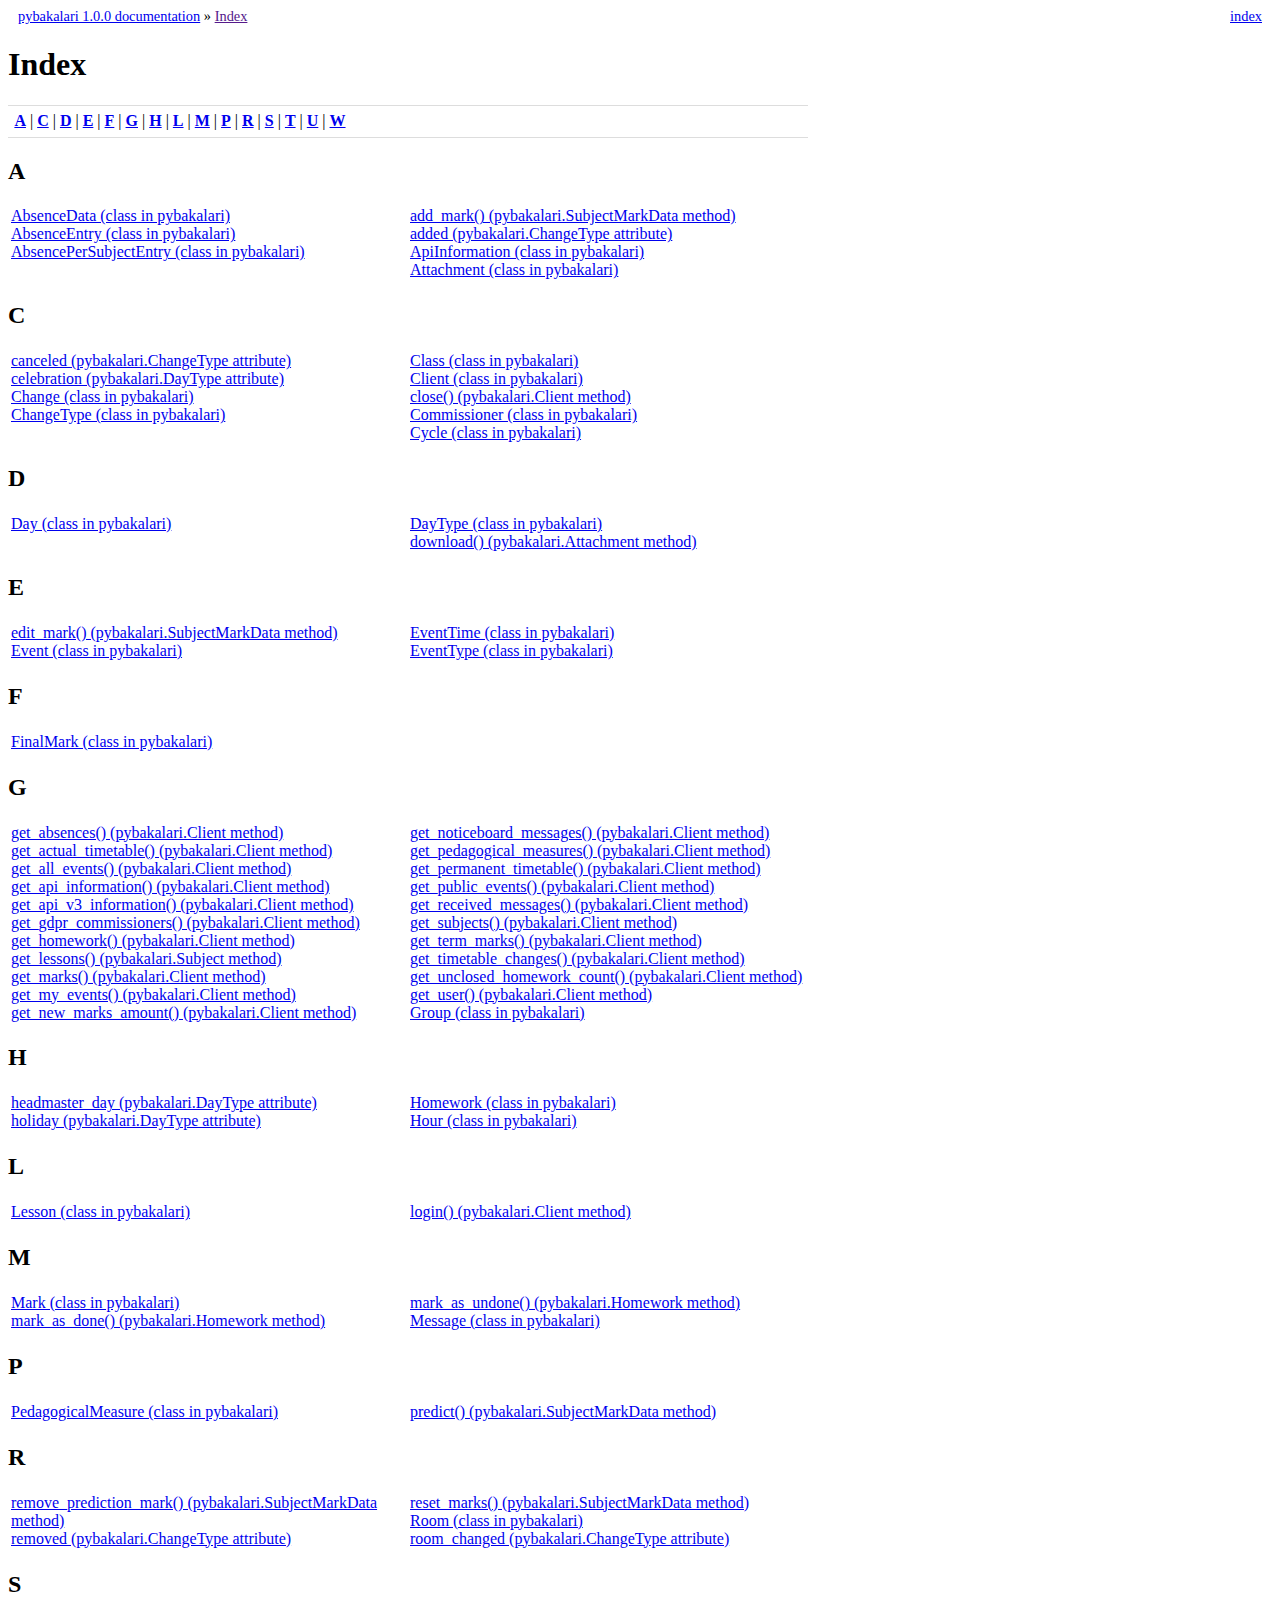
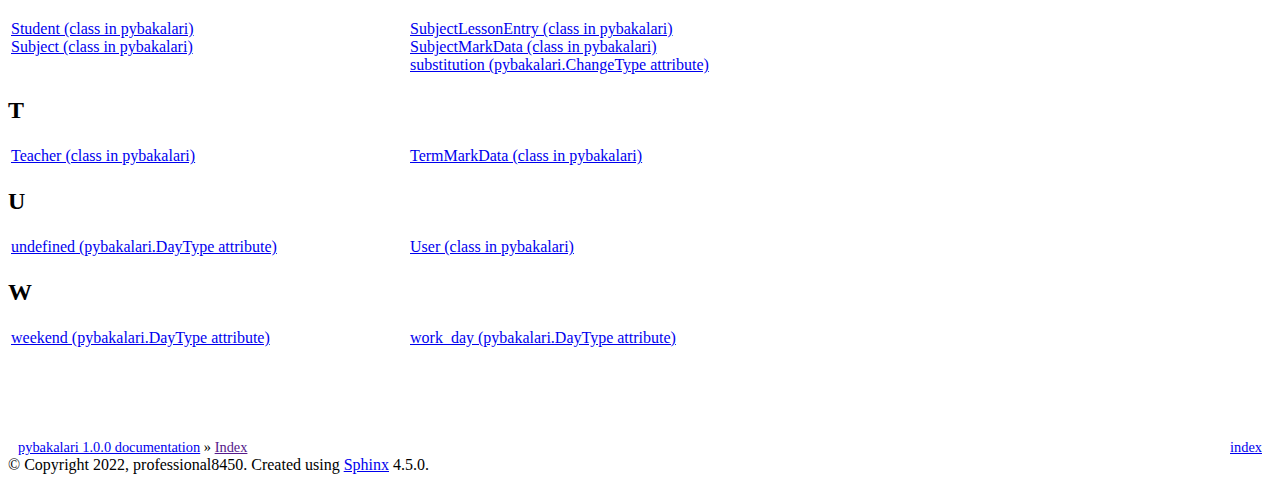
==== commit 00d46988: "small refactoring" ====
--- a/docs/_build/html/genindex.html
+++ b/docs/_build/html/genindex.html
@@ -1,529 +1,359 @@
-<!doctype html>
-<html class="no-js">
-  <head><meta charset="utf-8"/>
-    <meta name="viewport" content="width=device-width,initial-scale=1"/>
-    <meta name="color-scheme" content="light dark"><link rel="index" title="Index" href="#" /><link rel="search" title="Search" href="search.html" />
-
-    <meta name="generator" content="sphinx-4.5.0, furo 2022.06.21"/><title>Index - pybakalari 1.0.0 documentation</title>
-<link rel="stylesheet" type="text/css" href="_static/pygments.css" />
-    <link rel="stylesheet" type="text/css" href="_static/styles/furo.css?digest=40978830699223671f4072448e654b5958f38b89" />
-    <link rel="stylesheet" type="text/css" href="_static/styles/furo-extensions.css?digest=30d1aed668e5c3a91c3e3bf6a60b675221979f0e" />
+
+<!DOCTYPE html>
+
+<html>
+  <head>
+    <meta charset="utf-8" />
+    <meta name="viewport" content="width=device-width, initial-scale=1.0" />
+    <title>Index &#8212; pybakalari 1.0.0 documentation</title>
+    <link rel="stylesheet" type="text/css" href="_static/pygments.css" />
+    <link rel="stylesheet" type="text/css" href="_static/basic.css" />
     <link rel="stylesheet" type="text/css" href="_static/css/custom.css" />
-    
-    
-
-
-<style>
-  body {
-    --color-code-background: #f8f8f8;
-  --color-code-foreground: black;
-  
-  }
-  @media not print {
-    body[data-theme="dark"] {
-      --color-code-background: #202020;
-  --color-code-foreground: #d0d0d0;
-  
-    }
-    @media (prefers-color-scheme: dark) {
-      body:not([data-theme="light"]) {
-        --color-code-background: #202020;
-  --color-code-foreground: #d0d0d0;
-  
-      }
-    }
-  }
-</style></head>
-  <body>
-    
-    <script>
-      document.body.dataset.theme = localStorage.getItem("theme") || "auto";
-    </script>
-    
-
-<svg xmlns="http://www.w3.org/2000/svg" style="display: none;">
-  <symbol id="svg-toc" viewBox="0 0 24 24">
-    <title>Contents</title>
-    <svg stroke="currentColor" fill="currentColor" stroke-width="0" viewBox="0 0 1024 1024">
-      <path d="M408 442h480c4.4 0 8-3.6 8-8v-56c0-4.4-3.6-8-8-8H408c-4.4 0-8 3.6-8 8v56c0 4.4 3.6 8 8 8zm-8 204c0 4.4 3.6 8 8 8h480c4.4 0 8-3.6 8-8v-56c0-4.4-3.6-8-8-8H408c-4.4 0-8 3.6-8 8v56zm504-486H120c-4.4 0-8 3.6-8 8v56c0 4.4 3.6 8 8 8h784c4.4 0 8-3.6 8-8v-56c0-4.4-3.6-8-8-8zm0 632H120c-4.4 0-8 3.6-8 8v56c0 4.4 3.6 8 8 8h784c4.4 0 8-3.6 8-8v-56c0-4.4-3.6-8-8-8zM115.4 518.9L271.7 642c5.8 4.6 14.4.5 14.4-6.9V388.9c0-7.4-8.5-11.5-14.4-6.9L115.4 505.1a8.74 8.74 0 0 0 0 13.8z"/>
-    </svg>
-  </symbol>
-  <symbol id="svg-menu" viewBox="0 0 24 24">
-    <title>Menu</title>
-    <svg xmlns="http://www.w3.org/2000/svg" viewBox="0 0 24 24" fill="none" stroke="currentColor"
-      stroke-width="2" stroke-linecap="round" stroke-linejoin="round" class="feather-menu">
-      <line x1="3" y1="12" x2="21" y2="12"></line>
-      <line x1="3" y1="6" x2="21" y2="6"></line>
-      <line x1="3" y1="18" x2="21" y2="18"></line>
-    </svg>
-  </symbol>
-  <symbol id="svg-arrow-right" viewBox="0 0 24 24">
-    <title>Expand</title>
-    <svg xmlns="http://www.w3.org/2000/svg" viewBox="0 0 24 24" fill="none" stroke="currentColor"
-      stroke-width="2" stroke-linecap="round" stroke-linejoin="round" class="feather-chevron-right">
-      <polyline points="9 18 15 12 9 6"></polyline>
-    </svg>
-  </symbol>
-  <symbol id="svg-sun" viewBox="0 0 24 24">
-    <title>Light mode</title>
-    <svg xmlns="http://www.w3.org/2000/svg" viewBox="0 0 24 24" fill="none" stroke="currentColor"
-      stroke-width="1.5" stroke-linecap="round" stroke-linejoin="round" class="feather-sun">
-      <circle cx="12" cy="12" r="5"></circle>
-      <line x1="12" y1="1" x2="12" y2="3"></line>
-      <line x1="12" y1="21" x2="12" y2="23"></line>
-      <line x1="4.22" y1="4.22" x2="5.64" y2="5.64"></line>
-      <line x1="18.36" y1="18.36" x2="19.78" y2="19.78"></line>
-      <line x1="1" y1="12" x2="3" y2="12"></line>
-      <line x1="21" y1="12" x2="23" y2="12"></line>
-      <line x1="4.22" y1="19.78" x2="5.64" y2="18.36"></line>
-      <line x1="18.36" y1="5.64" x2="19.78" y2="4.22"></line>
-    </svg>
-  </symbol>
-  <symbol id="svg-moon" viewBox="0 0 24 24">
-    <title>Dark mode</title>
-    <svg xmlns="http://www.w3.org/2000/svg" viewBox="0 0 24 24" fill="none" stroke="currentColor"
-      stroke-width="1.5" stroke-linecap="round" stroke-linejoin="round" class="icon-tabler-moon">
-      <path stroke="none" d="M0 0h24v24H0z" fill="none" />
-      <path d="M12 3c.132 0 .263 0 .393 0a7.5 7.5 0 0 0 7.92 12.446a9 9 0 1 1 -8.313 -12.454z" />
-    </svg>
-  </symbol>
-  <symbol id="svg-sun-half" viewBox="0 0 24 24">
-    <title>Auto light/dark mode</title>
-    <svg xmlns="http://www.w3.org/2000/svg" viewBox="0 0 24 24" fill="none" stroke="currentColor"
-      stroke-width="1.5" stroke-linecap="round" stroke-linejoin="round" class="icon-tabler-shadow">
-      <path stroke="none" d="M0 0h24v24H0z" fill="none"/>
-      <circle cx="12" cy="12" r="9" />
-      <path d="M13 12h5" />
-      <path d="M13 15h4" />
-      <path d="M13 18h1" />
-      <path d="M13 9h4" />
-      <path d="M13 6h1" />
-    </svg>
-  </symbol>
-</svg>
-
-<input type="checkbox" class="sidebar-toggle" name="__navigation" id="__navigation">
-<input type="checkbox" class="sidebar-toggle" name="__toc" id="__toc">
-<label class="overlay sidebar-overlay" for="__navigation">
-  <div class="visually-hidden">Hide navigation sidebar</div>
-</label>
-<label class="overlay toc-overlay" for="__toc">
-  <div class="visually-hidden">Hide table of contents sidebar</div>
-</label>
-
-
-
-<div class="page">
-  <header class="mobile-header">
-    <div class="header-left">
-      <label class="nav-overlay-icon" for="__navigation">
-        <div class="visually-hidden">Toggle site navigation sidebar</div>
-        <i class="icon"><svg><use href="#svg-menu"></use></svg></i>
-      </label>
-    </div>
-    <div class="header-center">
-      <a href="index.html"><div class="brand">pybakalari 1.0.0 documentation</div></a>
-    </div>
-    <div class="header-right">
-      <div class="theme-toggle-container theme-toggle-header">
-        <button class="theme-toggle">
-          <div class="visually-hidden">Toggle Light / Dark / Auto color theme</div>
-          <svg class="theme-icon-when-auto"><use href="#svg-sun-half"></use></svg>
-          <svg class="theme-icon-when-dark"><use href="#svg-moon"></use></svg>
-          <svg class="theme-icon-when-light"><use href="#svg-sun"></use></svg>
-        </button>
-      </div>
-      <label class="toc-overlay-icon toc-header-icon no-toc" for="__toc">
-        <div class="visually-hidden">Toggle table of contents sidebar</div>
-        <i class="icon"><svg><use href="#svg-toc"></use></svg></i>
-      </label>
-    </div>
-  </header>
-  <aside class="sidebar-drawer">
-    <div class="sidebar-container">
-      
-      <div class="sidebar-sticky"><a class="sidebar-brand" href="index.html">
-  
-  
-  <span class="sidebar-brand-text">pybakalari 1.0.0 documentation</span>
-  
-</a><form class="sidebar-search-container" method="get" action="search.html" role="search">
-  <input class="sidebar-search" placeholder=Search name="q" aria-label="Search">
-  <input type="hidden" name="check_keywords" value="yes">
-  <input type="hidden" name="area" value="default">
-</form>
-<div id="searchbox"></div><div class="sidebar-scroll"><div class="sidebar-tree">
-  
-</div>
-</div>
-
-      </div>
-      
-    </div>
-  </aside>
-  <div class="main">
-    <div class="content">
-      <div class="article-container">
-        <a href="#" class="back-to-top muted-link">
-          <svg xmlns="http://www.w3.org/2000/svg" viewBox="0 0 24 24">
-            <path d="M13 20h-2V8l-5.5 5.5-1.42-1.42L12 4.16l7.92 7.92-1.42 1.42L13 8v12z"></path>
-          </svg>
-          <span>Back to top</span>
-        </a>
-        <div class="content-icon-container">
-          <div class="theme-toggle-container theme-toggle-content">
-            <button class="theme-toggle">
-              <div class="visually-hidden">Toggle Light / Dark / Auto color theme</div>
-              <svg class="theme-icon-when-auto"><use href="#svg-sun-half"></use></svg>
-              <svg class="theme-icon-when-dark"><use href="#svg-moon"></use></svg>
-              <svg class="theme-icon-when-light"><use href="#svg-sun"></use></svg>
-            </button>
-          </div>
-          <label class="toc-overlay-icon toc-content-icon no-toc" for="__toc">
-            <div class="visually-hidden">Toggle table of contents sidebar</div>
-            <i class="icon"><svg><use href="#svg-toc"></use></svg></i>
-          </label>
-        </div>
-        <article role="main">
-          
-<section class="genindex-section">
-  <h1 id="index">Index</h1>
-  <div class="genindex-jumpbox"><a href="#A"><strong>A</strong></a> | <a href="#C"><strong>C</strong></a> | <a href="#D"><strong>D</strong></a> | <a href="#E"><strong>E</strong></a> | <a href="#F"><strong>F</strong></a> | <a href="#G"><strong>G</strong></a> | <a href="#H"><strong>H</strong></a> | <a href="#L"><strong>L</strong></a> | <a href="#M"><strong>M</strong></a> | <a href="#P"><strong>P</strong></a> | <a href="#R"><strong>R</strong></a> | <a href="#S"><strong>S</strong></a> | <a href="#T"><strong>T</strong></a> | <a href="#U"><strong>U</strong></a> | <a href="#W"><strong>W</strong></a></div>
-</section>
-<section id="A" class="genindex-section">
-  <h2>A</h2>
-  <table style="width: 100%" class="indextable genindextable"><tr>
-    <td style="width: 33%; vertical-align: top;"><ul>
-        <li><a href="index.html#pybakalari.AbsenceData">AbsenceData (class in pybakalari)</a>
-</li>
-        <li><a href="index.html#pybakalari.AbsenceEntry">AbsenceEntry (class in pybakalari)</a>
-</li>
-        <li><a href="index.html#pybakalari.AbsencePerSubjectEntry">AbsencePerSubjectEntry (class in pybakalari)</a>
-</li>
-    </ul></td>
-    <td style="width: 33%; vertical-align: top;"><ul>
-        <li><a href="index.html#pybakalari.SubjectMarkData.add_mark">add_mark() (pybakalari.SubjectMarkData method)</a>
-</li>
-        <li><a href="index.html#pybakalari.ChangeType.added">added (pybakalari.ChangeType attribute)</a>
-</li>
-        <li><a href="index.html#pybakalari.ApiInformation">ApiInformation (class in pybakalari)</a>
-</li>
-        <li><a href="index.html#pybakalari.Attachment">Attachment (class in pybakalari)</a>
-</li>
-    </ul></td>
-  </tr></table>
-</section>
-
-<section id="C" class="genindex-section">
-  <h2>C</h2>
-  <table style="width: 100%" class="indextable genindextable"><tr>
-    <td style="width: 33%; vertical-align: top;"><ul>
-        <li><a href="index.html#pybakalari.ChangeType.canceled">canceled (pybakalari.ChangeType attribute)</a>
-</li>
-        <li><a href="index.html#pybakalari.DayType.celebration">celebration (pybakalari.DayType attribute)</a>
-</li>
-        <li><a href="index.html#pybakalari.Change">Change (class in pybakalari)</a>
-</li>
-        <li><a href="index.html#pybakalari.ChangeType">ChangeType (class in pybakalari)</a>
-</li>
-    </ul></td>
-    <td style="width: 33%; vertical-align: top;"><ul>
-        <li><a href="index.html#pybakalari.Class">Class (class in pybakalari)</a>
-</li>
-        <li><a href="index.html#pybakalari.Client">Client (class in pybakalari)</a>
-</li>
-        <li><a href="index.html#pybakalari.Client.close">close() (pybakalari.Client method)</a>
-</li>
-        <li><a href="index.html#pybakalari.Commissioner">Commissioner (class in pybakalari)</a>
-</li>
-        <li><a href="index.html#pybakalari.Cycle">Cycle (class in pybakalari)</a>
-</li>
-    </ul></td>
-  </tr></table>
-</section>
-
-<section id="D" class="genindex-section">
-  <h2>D</h2>
-  <table style="width: 100%" class="indextable genindextable"><tr>
-    <td style="width: 33%; vertical-align: top;"><ul>
-        <li><a href="index.html#pybakalari.Day">Day (class in pybakalari)</a>
-</li>
-    </ul></td>
-    <td style="width: 33%; vertical-align: top;"><ul>
-        <li><a href="index.html#pybakalari.DayType">DayType (class in pybakalari)</a>
-</li>
-        <li><a href="index.html#pybakalari.Attachment.download">download() (pybakalari.Attachment method)</a>
-</li>
-    </ul></td>
-  </tr></table>
-</section>
-
-<section id="E" class="genindex-section">
-  <h2>E</h2>
-  <table style="width: 100%" class="indextable genindextable"><tr>
-    <td style="width: 33%; vertical-align: top;"><ul>
-        <li><a href="index.html#pybakalari.SubjectMarkData.edit_mark">edit_mark() (pybakalari.SubjectMarkData method)</a>
-</li>
-        <li><a href="index.html#pybakalari.Event">Event (class in pybakalari)</a>
-</li>
-    </ul></td>
-    <td style="width: 33%; vertical-align: top;"><ul>
-        <li><a href="index.html#pybakalari.EventTime">EventTime (class in pybakalari)</a>
-</li>
-        <li><a href="index.html#pybakalari.EventType">EventType (class in pybakalari)</a>
-</li>
-    </ul></td>
-  </tr></table>
-</section>
-
-<section id="F" class="genindex-section">
-  <h2>F</h2>
-  <table style="width: 100%" class="indextable genindextable"><tr>
-    <td style="width: 33%; vertical-align: top;"><ul>
-        <li><a href="index.html#pybakalari.FinalMark">FinalMark (class in pybakalari)</a>
-</li>
-    </ul></td>
-  </tr></table>
-</section>
-
-<section id="G" class="genindex-section">
-  <h2>G</h2>
-  <table style="width: 100%" class="indextable genindextable"><tr>
-    <td style="width: 33%; vertical-align: top;"><ul>
-        <li><a href="index.html#pybakalari.Client.get_absences">get_absences() (pybakalari.Client method)</a>
-</li>
-        <li><a href="index.html#pybakalari.Client.get_actual_timetable">get_actual_timetable() (pybakalari.Client method)</a>
-</li>
-        <li><a href="index.html#pybakalari.Client.get_all_events">get_all_events() (pybakalari.Client method)</a>
-</li>
-        <li><a href="index.html#pybakalari.Client.get_api_information">get_api_information() (pybakalari.Client method)</a>
-</li>
-        <li><a href="index.html#pybakalari.Client.get_api_v3_information">get_api_v3_information() (pybakalari.Client method)</a>
-</li>
-        <li><a href="index.html#pybakalari.Client.get_gdpr_commissioners">get_gdpr_commissioners() (pybakalari.Client method)</a>
-</li>
-        <li><a href="index.html#pybakalari.Client.get_homework">get_homework() (pybakalari.Client method)</a>
-</li>
-        <li><a href="index.html#pybakalari.Subject.get_lessons">get_lessons() (pybakalari.Subject method)</a>
-</li>
-        <li><a href="index.html#pybakalari.Client.get_marks">get_marks() (pybakalari.Client method)</a>
-</li>
-        <li><a href="index.html#pybakalari.Client.get_my_events">get_my_events() (pybakalari.Client method)</a>
-</li>
-        <li><a href="index.html#pybakalari.Client.get_new_marks_amount">get_new_marks_amount() (pybakalari.Client method)</a>
-</li>
-    </ul></td>
-    <td style="width: 33%; vertical-align: top;"><ul>
-        <li><a href="index.html#pybakalari.Client.get_noticeboard_messages">get_noticeboard_messages() (pybakalari.Client method)</a>
-</li>
-        <li><a href="index.html#pybakalari.Client.get_pedagogical_measures">get_pedagogical_measures() (pybakalari.Client method)</a>
-</li>
-        <li><a href="index.html#pybakalari.Client.get_permanent_timetable">get_permanent_timetable() (pybakalari.Client method)</a>
-</li>
-        <li><a href="index.html#pybakalari.Client.get_public_events">get_public_events() (pybakalari.Client method)</a>
-</li>
-        <li><a href="index.html#pybakalari.Client.get_received_messages">get_received_messages() (pybakalari.Client method)</a>
-</li>
-        <li><a href="index.html#pybakalari.Client.get_subjects">get_subjects() (pybakalari.Client method)</a>
-</li>
-        <li><a href="index.html#pybakalari.Client.get_term_marks">get_term_marks() (pybakalari.Client method)</a>
-</li>
-        <li><a href="index.html#pybakalari.Client.get_timetable_changes">get_timetable_changes() (pybakalari.Client method)</a>
-</li>
-        <li><a href="index.html#pybakalari.Client.get_unclosed_homework_count">get_unclosed_homework_count() (pybakalari.Client method)</a>
-</li>
-        <li><a href="index.html#pybakalari.Client.get_user">get_user() (pybakalari.Client method)</a>
-</li>
-        <li><a href="index.html#pybakalari.Group">Group (class in pybakalari)</a>
-</li>
-    </ul></td>
-  </tr></table>
-</section>
-
-<section id="H" class="genindex-section">
-  <h2>H</h2>
-  <table style="width: 100%" class="indextable genindextable"><tr>
-    <td style="width: 33%; vertical-align: top;"><ul>
-        <li><a href="index.html#pybakalari.DayType.headmaster_day">headmaster_day (pybakalari.DayType attribute)</a>
-</li>
-        <li><a href="index.html#pybakalari.DayType.holiday">holiday (pybakalari.DayType attribute)</a>
-</li>
-    </ul></td>
-    <td style="width: 33%; vertical-align: top;"><ul>
-        <li><a href="index.html#pybakalari.Homework">Homework (class in pybakalari)</a>
-</li>
-        <li><a href="index.html#pybakalari.Hour">Hour (class in pybakalari)</a>
-</li>
-    </ul></td>
-  </tr></table>
-</section>
-
-<section id="L" class="genindex-section">
-  <h2>L</h2>
-  <table style="width: 100%" class="indextable genindextable"><tr>
-    <td style="width: 33%; vertical-align: top;"><ul>
-        <li><a href="index.html#pybakalari.Lesson">Lesson (class in pybakalari)</a>
-</li>
-    </ul></td>
-    <td style="width: 33%; vertical-align: top;"><ul>
-        <li><a href="index.html#pybakalari.Client.login">login() (pybakalari.Client method)</a>
-</li>
-    </ul></td>
-  </tr></table>
-</section>
-
-<section id="M" class="genindex-section">
-  <h2>M</h2>
-  <table style="width: 100%" class="indextable genindextable"><tr>
-    <td style="width: 33%; vertical-align: top;"><ul>
-        <li><a href="index.html#pybakalari.Mark">Mark (class in pybakalari)</a>
-</li>
-        <li><a href="index.html#pybakalari.Homework.mark_as_done">mark_as_done() (pybakalari.Homework method)</a>
-</li>
-    </ul></td>
-    <td style="width: 33%; vertical-align: top;"><ul>
-        <li><a href="index.html#pybakalari.Homework.mark_as_undone">mark_as_undone() (pybakalari.Homework method)</a>
-</li>
-        <li><a href="index.html#pybakalari.Message">Message (class in pybakalari)</a>
-</li>
-    </ul></td>
-  </tr></table>
-</section>
-
-<section id="P" class="genindex-section">
-  <h2>P</h2>
-  <table style="width: 100%" class="indextable genindextable"><tr>
-    <td style="width: 33%; vertical-align: top;"><ul>
-        <li><a href="index.html#pybakalari.PedagogicalMeasure">PedagogicalMeasure (class in pybakalari)</a>
-</li>
-    </ul></td>
-    <td style="width: 33%; vertical-align: top;"><ul>
-        <li><a href="index.html#pybakalari.SubjectMarkData.predict">predict() (pybakalari.SubjectMarkData method)</a>
-</li>
-    </ul></td>
-  </tr></table>
-</section>
-
-<section id="R" class="genindex-section">
-  <h2>R</h2>
-  <table style="width: 100%" class="indextable genindextable"><tr>
-    <td style="width: 33%; vertical-align: top;"><ul>
-        <li><a href="index.html#pybakalari.SubjectMarkData.remove_prediction_mark">remove_prediction_mark() (pybakalari.SubjectMarkData method)</a>
-</li>
-        <li><a href="index.html#pybakalari.ChangeType.removed">removed (pybakalari.ChangeType attribute)</a>
-</li>
-    </ul></td>
-    <td style="width: 33%; vertical-align: top;"><ul>
-        <li><a href="index.html#pybakalari.SubjectMarkData.reset_marks">reset_marks() (pybakalari.SubjectMarkData method)</a>
-</li>
-        <li><a href="index.html#pybakalari.Room">Room (class in pybakalari)</a>
-</li>
-        <li><a href="index.html#pybakalari.ChangeType.room_changed">room_changed (pybakalari.ChangeType attribute)</a>
-</li>
-    </ul></td>
-  </tr></table>
-</section>
-
-<section id="S" class="genindex-section">
-  <h2>S</h2>
-  <table style="width: 100%" class="indextable genindextable"><tr>
-    <td style="width: 33%; vertical-align: top;"><ul>
-        <li><a href="index.html#pybakalari.Student">Student (class in pybakalari)</a>
-</li>
-        <li><a href="index.html#pybakalari.Subject">Subject (class in pybakalari)</a>
-</li>
-    </ul></td>
-    <td style="width: 33%; vertical-align: top;"><ul>
-        <li><a href="index.html#pybakalari.SubjectLessonEntry">SubjectLessonEntry (class in pybakalari)</a>
-</li>
-        <li><a href="index.html#pybakalari.SubjectMarkData">SubjectMarkData (class in pybakalari)</a>
-</li>
-        <li><a href="index.html#pybakalari.ChangeType.substitution">substitution (pybakalari.ChangeType attribute)</a>
-</li>
-    </ul></td>
-  </tr></table>
-</section>
-
-<section id="T" class="genindex-section">
-  <h2>T</h2>
-  <table style="width: 100%" class="indextable genindextable"><tr>
-    <td style="width: 33%; vertical-align: top;"><ul>
-        <li><a href="index.html#pybakalari.Teacher">Teacher (class in pybakalari)</a>
-</li>
-    </ul></td>
-    <td style="width: 33%; vertical-align: top;"><ul>
-        <li><a href="index.html#pybakalari.TermMarkData">TermMarkData (class in pybakalari)</a>
-</li>
-    </ul></td>
-  </tr></table>
-</section>
-
-<section id="U" class="genindex-section">
-  <h2>U</h2>
-  <table style="width: 100%" class="indextable genindextable"><tr>
-    <td style="width: 33%; vertical-align: top;"><ul>
-        <li><a href="index.html#pybakalari.DayType.undefined">undefined (pybakalari.DayType attribute)</a>
-</li>
-    </ul></td>
-    <td style="width: 33%; vertical-align: top;"><ul>
-        <li><a href="index.html#pybakalari.User">User (class in pybakalari)</a>
-</li>
-    </ul></td>
-  </tr></table>
-</section>
-
-<section id="W" class="genindex-section">
-  <h2>W</h2>
-  <table style="width: 100%" class="indextable genindextable"><tr>
-    <td style="width: 33%; vertical-align: top;"><ul>
-        <li><a href="index.html#pybakalari.DayType.weekend">weekend (pybakalari.DayType attribute)</a>
-</li>
-    </ul></td>
-    <td style="width: 33%; vertical-align: top;"><ul>
-        <li><a href="index.html#pybakalari.DayType.work_day">work_day (pybakalari.DayType attribute)</a>
-</li>
-    </ul></td>
-  </tr></table>
-</section>
-
-
-        </article>
-      </div>
-      <footer>
-        
-        <div class="related-pages">
-          
-          
-        </div>
-        <div class="bottom-of-page">
-          <div class="left-details">
-            <div class="copyright">
-                Copyright &#169; 2022, professional8450
-            </div>
-            Made with <a href="https://www.sphinx-doc.org/">Sphinx</a> and <a class="muted-link" href="https://pradyunsg.me">@pradyunsg</a>'s
-            
-            <a href="https://github.com/pradyunsg/furo">Furo</a>
-            
-          </div>
-          <div class="right-details">
-            <div class="icons">
-              
-            </div>
-          </div>
-        </div>
-        
-      </footer>
-    </div>
-    <aside class="toc-drawer no-toc">
-      
-      
-      
-    </aside>
-  </div>
-</div><script data-url_root="./" id="documentation_options" src="_static/documentation_options.js"></script>
+    <script data-url_root="./" id="documentation_options" src="_static/documentation_options.js"></script>
     <script src="_static/jquery.js"></script>
     <script src="_static/underscore.js"></script>
     <script src="_static/doctools.js"></script>
-    <script src="_static/scripts/furo.js"></script>
-    </body>
+    <link rel="index" title="Index" href="#" />
+    <link rel="search" title="Search" href="search.html" /> 
+  </head><body>
+    <div class="related" role="navigation" aria-label="related navigation">
+      <h3>Navigation</h3>
+      <ul>
+        <li class="right" style="margin-right: 10px">
+          <a href="#" title="General Index"
+             accesskey="I">index</a></li>
+        <li class="nav-item nav-item-0"><a href="index.html">pybakalari 1.0.0 documentation</a> &#187;</li>
+        <li class="nav-item nav-item-this"><a href="">Index</a></li> 
+      </ul>
+    </div>  
+
+    <div class="document">
+      <div class="documentwrapper">
+        <div class="bodywrapper">
+          <div class="body" role="main">
+            
+
+<h1 id="index">Index</h1>
+
+<div class="genindex-jumpbox">
+ <a href="#A"><strong>A</strong></a>
+ | <a href="#C"><strong>C</strong></a>
+ | <a href="#D"><strong>D</strong></a>
+ | <a href="#E"><strong>E</strong></a>
+ | <a href="#F"><strong>F</strong></a>
+ | <a href="#G"><strong>G</strong></a>
+ | <a href="#H"><strong>H</strong></a>
+ | <a href="#L"><strong>L</strong></a>
+ | <a href="#M"><strong>M</strong></a>
+ | <a href="#P"><strong>P</strong></a>
+ | <a href="#R"><strong>R</strong></a>
+ | <a href="#S"><strong>S</strong></a>
+ | <a href="#T"><strong>T</strong></a>
+ | <a href="#U"><strong>U</strong></a>
+ | <a href="#W"><strong>W</strong></a>
+ 
+</div>
+<h2 id="A">A</h2>
+<table style="width: 100%" class="indextable genindextable"><tr>
+  <td style="width: 33%; vertical-align: top;"><ul>
+      <li><a href="index.html#pybakalari.AbsenceData">AbsenceData (class in pybakalari)</a>
+</li>
+      <li><a href="index.html#pybakalari.AbsenceEntry">AbsenceEntry (class in pybakalari)</a>
+</li>
+      <li><a href="index.html#pybakalari.AbsencePerSubjectEntry">AbsencePerSubjectEntry (class in pybakalari)</a>
+</li>
+  </ul></td>
+  <td style="width: 33%; vertical-align: top;"><ul>
+      <li><a href="index.html#pybakalari.SubjectMarkData.add_mark">add_mark() (pybakalari.SubjectMarkData method)</a>
+</li>
+      <li><a href="index.html#pybakalari.ChangeType.added">added (pybakalari.ChangeType attribute)</a>
+</li>
+      <li><a href="index.html#pybakalari.ApiInformation">ApiInformation (class in pybakalari)</a>
+</li>
+      <li><a href="index.html#pybakalari.Attachment">Attachment (class in pybakalari)</a>
+</li>
+  </ul></td>
+</tr></table>
+
+<h2 id="C">C</h2>
+<table style="width: 100%" class="indextable genindextable"><tr>
+  <td style="width: 33%; vertical-align: top;"><ul>
+      <li><a href="index.html#pybakalari.ChangeType.canceled">canceled (pybakalari.ChangeType attribute)</a>
+</li>
+      <li><a href="index.html#pybakalari.DayType.celebration">celebration (pybakalari.DayType attribute)</a>
+</li>
+      <li><a href="index.html#pybakalari.Change">Change (class in pybakalari)</a>
+</li>
+      <li><a href="index.html#pybakalari.ChangeType">ChangeType (class in pybakalari)</a>
+</li>
+  </ul></td>
+  <td style="width: 33%; vertical-align: top;"><ul>
+      <li><a href="index.html#pybakalari.Class">Class (class in pybakalari)</a>
+</li>
+      <li><a href="index.html#pybakalari.Client">Client (class in pybakalari)</a>
+</li>
+      <li><a href="index.html#pybakalari.Client.close">close() (pybakalari.Client method)</a>
+</li>
+      <li><a href="index.html#pybakalari.Commissioner">Commissioner (class in pybakalari)</a>
+</li>
+      <li><a href="index.html#pybakalari.Cycle">Cycle (class in pybakalari)</a>
+</li>
+  </ul></td>
+</tr></table>
+
+<h2 id="D">D</h2>
+<table style="width: 100%" class="indextable genindextable"><tr>
+  <td style="width: 33%; vertical-align: top;"><ul>
+      <li><a href="index.html#pybakalari.Day">Day (class in pybakalari)</a>
+</li>
+  </ul></td>
+  <td style="width: 33%; vertical-align: top;"><ul>
+      <li><a href="index.html#pybakalari.DayType">DayType (class in pybakalari)</a>
+</li>
+      <li><a href="index.html#pybakalari.Attachment.download">download() (pybakalari.Attachment method)</a>
+</li>
+  </ul></td>
+</tr></table>
+
+<h2 id="E">E</h2>
+<table style="width: 100%" class="indextable genindextable"><tr>
+  <td style="width: 33%; vertical-align: top;"><ul>
+      <li><a href="index.html#pybakalari.SubjectMarkData.edit_mark">edit_mark() (pybakalari.SubjectMarkData method)</a>
+</li>
+      <li><a href="index.html#pybakalari.Event">Event (class in pybakalari)</a>
+</li>
+  </ul></td>
+  <td style="width: 33%; vertical-align: top;"><ul>
+      <li><a href="index.html#pybakalari.EventTime">EventTime (class in pybakalari)</a>
+</li>
+      <li><a href="index.html#pybakalari.EventType">EventType (class in pybakalari)</a>
+</li>
+  </ul></td>
+</tr></table>
+
+<h2 id="F">F</h2>
+<table style="width: 100%" class="indextable genindextable"><tr>
+  <td style="width: 33%; vertical-align: top;"><ul>
+      <li><a href="index.html#pybakalari.FinalMark">FinalMark (class in pybakalari)</a>
+</li>
+  </ul></td>
+</tr></table>
+
+<h2 id="G">G</h2>
+<table style="width: 100%" class="indextable genindextable"><tr>
+  <td style="width: 33%; vertical-align: top;"><ul>
+      <li><a href="index.html#pybakalari.Client.get_absences">get_absences() (pybakalari.Client method)</a>
+</li>
+      <li><a href="index.html#pybakalari.Client.get_actual_timetable">get_actual_timetable() (pybakalari.Client method)</a>
+</li>
+      <li><a href="index.html#pybakalari.Client.get_all_events">get_all_events() (pybakalari.Client method)</a>
+</li>
+      <li><a href="index.html#pybakalari.Client.get_api_information">get_api_information() (pybakalari.Client method)</a>
+</li>
+      <li><a href="index.html#pybakalari.Client.get_api_v3_information">get_api_v3_information() (pybakalari.Client method)</a>
+</li>
+      <li><a href="index.html#pybakalari.Client.get_gdpr_commissioners">get_gdpr_commissioners() (pybakalari.Client method)</a>
+</li>
+      <li><a href="index.html#pybakalari.Client.get_homework">get_homework() (pybakalari.Client method)</a>
+</li>
+      <li><a href="index.html#pybakalari.Subject.get_lessons">get_lessons() (pybakalari.Subject method)</a>
+</li>
+      <li><a href="index.html#pybakalari.Client.get_marks">get_marks() (pybakalari.Client method)</a>
+</li>
+      <li><a href="index.html#pybakalari.Client.get_my_events">get_my_events() (pybakalari.Client method)</a>
+</li>
+      <li><a href="index.html#pybakalari.Client.get_new_marks_amount">get_new_marks_amount() (pybakalari.Client method)</a>
+</li>
+  </ul></td>
+  <td style="width: 33%; vertical-align: top;"><ul>
+      <li><a href="index.html#pybakalari.Client.get_noticeboard_messages">get_noticeboard_messages() (pybakalari.Client method)</a>
+</li>
+      <li><a href="index.html#pybakalari.Client.get_pedagogical_measures">get_pedagogical_measures() (pybakalari.Client method)</a>
+</li>
+      <li><a href="index.html#pybakalari.Client.get_permanent_timetable">get_permanent_timetable() (pybakalari.Client method)</a>
+</li>
+      <li><a href="index.html#pybakalari.Client.get_public_events">get_public_events() (pybakalari.Client method)</a>
+</li>
+      <li><a href="index.html#pybakalari.Client.get_received_messages">get_received_messages() (pybakalari.Client method)</a>
+</li>
+      <li><a href="index.html#pybakalari.Client.get_subjects">get_subjects() (pybakalari.Client method)</a>
+</li>
+      <li><a href="index.html#pybakalari.Client.get_term_marks">get_term_marks() (pybakalari.Client method)</a>
+</li>
+      <li><a href="index.html#pybakalari.Client.get_timetable_changes">get_timetable_changes() (pybakalari.Client method)</a>
+</li>
+      <li><a href="index.html#pybakalari.Client.get_unclosed_homework_count">get_unclosed_homework_count() (pybakalari.Client method)</a>
+</li>
+      <li><a href="index.html#pybakalari.Client.get_user">get_user() (pybakalari.Client method)</a>
+</li>
+      <li><a href="index.html#pybakalari.Group">Group (class in pybakalari)</a>
+</li>
+  </ul></td>
+</tr></table>
+
+<h2 id="H">H</h2>
+<table style="width: 100%" class="indextable genindextable"><tr>
+  <td style="width: 33%; vertical-align: top;"><ul>
+      <li><a href="index.html#pybakalari.DayType.headmaster_day">headmaster_day (pybakalari.DayType attribute)</a>
+</li>
+      <li><a href="index.html#pybakalari.DayType.holiday">holiday (pybakalari.DayType attribute)</a>
+</li>
+  </ul></td>
+  <td style="width: 33%; vertical-align: top;"><ul>
+      <li><a href="index.html#pybakalari.Homework">Homework (class in pybakalari)</a>
+</li>
+      <li><a href="index.html#pybakalari.Hour">Hour (class in pybakalari)</a>
+</li>
+  </ul></td>
+</tr></table>
+
+<h2 id="L">L</h2>
+<table style="width: 100%" class="indextable genindextable"><tr>
+  <td style="width: 33%; vertical-align: top;"><ul>
+      <li><a href="index.html#pybakalari.Lesson">Lesson (class in pybakalari)</a>
+</li>
+  </ul></td>
+  <td style="width: 33%; vertical-align: top;"><ul>
+      <li><a href="index.html#pybakalari.Client.login">login() (pybakalari.Client method)</a>
+</li>
+  </ul></td>
+</tr></table>
+
+<h2 id="M">M</h2>
+<table style="width: 100%" class="indextable genindextable"><tr>
+  <td style="width: 33%; vertical-align: top;"><ul>
+      <li><a href="index.html#pybakalari.Mark">Mark (class in pybakalari)</a>
+</li>
+      <li><a href="index.html#pybakalari.Homework.mark_as_done">mark_as_done() (pybakalari.Homework method)</a>
+</li>
+  </ul></td>
+  <td style="width: 33%; vertical-align: top;"><ul>
+      <li><a href="index.html#pybakalari.Homework.mark_as_undone">mark_as_undone() (pybakalari.Homework method)</a>
+</li>
+      <li><a href="index.html#pybakalari.Message">Message (class in pybakalari)</a>
+</li>
+  </ul></td>
+</tr></table>
+
+<h2 id="P">P</h2>
+<table style="width: 100%" class="indextable genindextable"><tr>
+  <td style="width: 33%; vertical-align: top;"><ul>
+      <li><a href="index.html#pybakalari.PedagogicalMeasure">PedagogicalMeasure (class in pybakalari)</a>
+</li>
+  </ul></td>
+  <td style="width: 33%; vertical-align: top;"><ul>
+      <li><a href="index.html#pybakalari.SubjectMarkData.predict">predict() (pybakalari.SubjectMarkData method)</a>
+</li>
+  </ul></td>
+</tr></table>
+
+<h2 id="R">R</h2>
+<table style="width: 100%" class="indextable genindextable"><tr>
+  <td style="width: 33%; vertical-align: top;"><ul>
+      <li><a href="index.html#pybakalari.SubjectMarkData.remove_prediction_mark">remove_prediction_mark() (pybakalari.SubjectMarkData method)</a>
+</li>
+      <li><a href="index.html#pybakalari.ChangeType.removed">removed (pybakalari.ChangeType attribute)</a>
+</li>
+  </ul></td>
+  <td style="width: 33%; vertical-align: top;"><ul>
+      <li><a href="index.html#pybakalari.SubjectMarkData.reset_marks">reset_marks() (pybakalari.SubjectMarkData method)</a>
+</li>
+      <li><a href="index.html#pybakalari.Room">Room (class in pybakalari)</a>
+</li>
+      <li><a href="index.html#pybakalari.ChangeType.room_changed">room_changed (pybakalari.ChangeType attribute)</a>
+</li>
+  </ul></td>
+</tr></table>
+
+<h2 id="S">S</h2>
+<table style="width: 100%" class="indextable genindextable"><tr>
+  <td style="width: 33%; vertical-align: top;"><ul>
+      <li><a href="index.html#pybakalari.Student">Student (class in pybakalari)</a>
+</li>
+      <li><a href="index.html#pybakalari.Subject">Subject (class in pybakalari)</a>
+</li>
+  </ul></td>
+  <td style="width: 33%; vertical-align: top;"><ul>
+      <li><a href="index.html#pybakalari.SubjectLessonEntry">SubjectLessonEntry (class in pybakalari)</a>
+</li>
+      <li><a href="index.html#pybakalari.SubjectMarkData">SubjectMarkData (class in pybakalari)</a>
+</li>
+      <li><a href="index.html#pybakalari.ChangeType.substitution">substitution (pybakalari.ChangeType attribute)</a>
+</li>
+  </ul></td>
+</tr></table>
+
+<h2 id="T">T</h2>
+<table style="width: 100%" class="indextable genindextable"><tr>
+  <td style="width: 33%; vertical-align: top;"><ul>
+      <li><a href="index.html#pybakalari.Teacher">Teacher (class in pybakalari)</a>
+</li>
+  </ul></td>
+  <td style="width: 33%; vertical-align: top;"><ul>
+      <li><a href="index.html#pybakalari.TermMarkData">TermMarkData (class in pybakalari)</a>
+</li>
+  </ul></td>
+</tr></table>
+
+<h2 id="U">U</h2>
+<table style="width: 100%" class="indextable genindextable"><tr>
+  <td style="width: 33%; vertical-align: top;"><ul>
+      <li><a href="index.html#pybakalari.DayType.undefined">undefined (pybakalari.DayType attribute)</a>
+</li>
+  </ul></td>
+  <td style="width: 33%; vertical-align: top;"><ul>
+      <li><a href="index.html#pybakalari.User">User (class in pybakalari)</a>
+</li>
+  </ul></td>
+</tr></table>
+
+<h2 id="W">W</h2>
+<table style="width: 100%" class="indextable genindextable"><tr>
+  <td style="width: 33%; vertical-align: top;"><ul>
+      <li><a href="index.html#pybakalari.DayType.weekend">weekend (pybakalari.DayType attribute)</a>
+</li>
+  </ul></td>
+  <td style="width: 33%; vertical-align: top;"><ul>
+      <li><a href="index.html#pybakalari.DayType.work_day">work_day (pybakalari.DayType attribute)</a>
+</li>
+  </ul></td>
+</tr></table>
+
+
+
+            <div class="clearer"></div>
+          </div>
+        </div>
+      </div>
+      <div class="sphinxsidebar" role="navigation" aria-label="main navigation">
+        <div class="sphinxsidebarwrapper">
+<div id="searchbox" style="display: none" role="search">
+  <h3 id="searchlabel">Quick search</h3>
+    <div class="searchformwrapper">
+    <form class="search" action="search.html" method="get">
+      <input type="text" name="q" aria-labelledby="searchlabel" autocomplete="off" autocorrect="off" autocapitalize="off" spellcheck="false"/>
+      <input type="submit" value="Go" />
+    </form>
+    </div>
+</div>
+<script>$('#searchbox').show(0);</script>
+        </div>
+      </div>
+      <div class="clearer"></div>
+    </div>
+    <div class="related" role="navigation" aria-label="related navigation">
+      <h3>Navigation</h3>
+      <ul>
+        <li class="right" style="margin-right: 10px">
+          <a href="#" title="General Index"
+             >index</a></li>
+        <li class="nav-item nav-item-0"><a href="index.html">pybakalari 1.0.0 documentation</a> &#187;</li>
+        <li class="nav-item nav-item-this"><a href="">Index</a></li> 
+      </ul>
+    </div>
+    <div class="footer" role="contentinfo">
+        &#169; Copyright 2022, professional8450.
+      Created using <a href="https://www.sphinx-doc.org/">Sphinx</a> 4.5.0.
+    </div>
+  </body>
 </html>--- a/docs/_build/html/_static/pygments.css
+++ b/docs/_build/html/_static/pygments.css
@@ -1,252 +1,7 @@
-.highlight pre { line-height: 125%; }
-.highlight td.linenos .normal { color: inherit; background-color: transparent; padding-left: 5px; padding-right: 5px; }
-.highlight span.linenos { color: inherit; background-color: transparent; padding-left: 5px; padding-right: 5px; }
-.highlight td.linenos .special { color: #000000; background-color: #ffffc0; padding-left: 5px; padding-right: 5px; }
-.highlight span.linenos.special { color: #000000; background-color: #ffffc0; padding-left: 5px; padding-right: 5px; }
+pre { line-height: 125%; }
+td.linenos .normal { color: inherit; background-color: transparent; padding-left: 5px; padding-right: 5px; }
+span.linenos { color: inherit; background-color: transparent; padding-left: 5px; padding-right: 5px; }
+td.linenos .special { color: #000000; background-color: #ffffc0; padding-left: 5px; padding-right: 5px; }
+span.linenos.special { color: #000000; background-color: #ffffc0; padding-left: 5px; padding-right: 5px; }
 .highlight .hll { background-color: #ffffcc }
-.highlight { background: #f8f8f8; }
-.highlight .c { color: #8f5902; font-style: italic } /* Comment */
-.highlight .err { color: #a40000; border: 1px solid #ef2929 } /* Error */
-.highlight .g { color: #000000 } /* Generic */
-.highlight .k { color: #204a87; font-weight: bold } /* Keyword */
-.highlight .l { color: #000000 } /* Literal */
-.highlight .n { color: #000000 } /* Name */
-.highlight .o { color: #ce5c00; font-weight: bold } /* Operator */
-.highlight .x { color: #000000 } /* Other */
-.highlight .p { color: #000000; font-weight: bold } /* Punctuation */
-.highlight .ch { color: #8f5902; font-style: italic } /* Comment.Hashbang */
-.highlight .cm { color: #8f5902; font-style: italic } /* Comment.Multiline */
-.highlight .cp { color: #8f5902; font-style: italic } /* Comment.Preproc */
-.highlight .cpf { color: #8f5902; font-style: italic } /* Comment.PreprocFile */
-.highlight .c1 { color: #8f5902; font-style: italic } /* Comment.Single */
-.highlight .cs { color: #8f5902; font-style: italic } /* Comment.Special */
-.highlight .gd { color: #a40000 } /* Generic.Deleted */
-.highlight .ge { color: #000000; font-style: italic } /* Generic.Emph */
-.highlight .gr { color: #ef2929 } /* Generic.Error */
-.highlight .gh { color: #000080; font-weight: bold } /* Generic.Heading */
-.highlight .gi { color: #00A000 } /* Generic.Inserted */
-.highlight .go { color: #000000; font-style: italic } /* Generic.Output */
-.highlight .gp { color: #8f5902 } /* Generic.Prompt */
-.highlight .gs { color: #000000; font-weight: bold } /* Generic.Strong */
-.highlight .gu { color: #800080; font-weight: bold } /* Generic.Subheading */
-.highlight .gt { color: #a40000; font-weight: bold } /* Generic.Traceback */
-.highlight .kc { color: #204a87; font-weight: bold } /* Keyword.Constant */
-.highlight .kd { color: #204a87; font-weight: bold } /* Keyword.Declaration */
-.highlight .kn { color: #204a87; font-weight: bold } /* Keyword.Namespace */
-.highlight .kp { color: #204a87; font-weight: bold } /* Keyword.Pseudo */
-.highlight .kr { color: #204a87; font-weight: bold } /* Keyword.Reserved */
-.highlight .kt { color: #204a87; font-weight: bold } /* Keyword.Type */
-.highlight .ld { color: #000000 } /* Literal.Date */
-.highlight .m { color: #0000cf; font-weight: bold } /* Literal.Number */
-.highlight .s { color: #4e9a06 } /* Literal.String */
-.highlight .na { color: #c4a000 } /* Name.Attribute */
-.highlight .nb { color: #204a87 } /* Name.Builtin */
-.highlight .nc { color: #000000 } /* Name.Class */
-.highlight .no { color: #000000 } /* Name.Constant */
-.highlight .nd { color: #5c35cc; font-weight: bold } /* Name.Decorator */
-.highlight .ni { color: #ce5c00 } /* Name.Entity */
-.highlight .ne { color: #cc0000; font-weight: bold } /* Name.Exception */
-.highlight .nf { color: #000000 } /* Name.Function */
-.highlight .nl { color: #f57900 } /* Name.Label */
-.highlight .nn { color: #000000 } /* Name.Namespace */
-.highlight .nx { color: #000000 } /* Name.Other */
-.highlight .py { color: #000000 } /* Name.Property */
-.highlight .nt { color: #204a87; font-weight: bold } /* Name.Tag */
-.highlight .nv { color: #000000 } /* Name.Variable */
-.highlight .ow { color: #204a87; font-weight: bold } /* Operator.Word */
-.highlight .w { color: #f8f8f8 } /* Text.Whitespace */
-.highlight .mb { color: #0000cf; font-weight: bold } /* Literal.Number.Bin */
-.highlight .mf { color: #0000cf; font-weight: bold } /* Literal.Number.Float */
-.highlight .mh { color: #0000cf; font-weight: bold } /* Literal.Number.Hex */
-.highlight .mi { color: #0000cf; font-weight: bold } /* Literal.Number.Integer */
-.highlight .mo { color: #0000cf; font-weight: bold } /* Literal.Number.Oct */
-.highlight .sa { color: #4e9a06 } /* Literal.String.Affix */
-.highlight .sb { color: #4e9a06 } /* Literal.String.Backtick */
-.highlight .sc { color: #4e9a06 } /* Literal.String.Char */
-.highlight .dl { color: #4e9a06 } /* Literal.String.Delimiter */
-.highlight .sd { color: #8f5902; font-style: italic } /* Literal.String.Doc */
-.highlight .s2 { color: #4e9a06 } /* Literal.String.Double */
-.highlight .se { color: #4e9a06 } /* Literal.String.Escape */
-.highlight .sh { color: #4e9a06 } /* Literal.String.Heredoc */
-.highlight .si { color: #4e9a06 } /* Literal.String.Interpol */
-.highlight .sx { color: #4e9a06 } /* Literal.String.Other */
-.highlight .sr { color: #4e9a06 } /* Literal.String.Regex */
-.highlight .s1 { color: #4e9a06 } /* Literal.String.Single */
-.highlight .ss { color: #4e9a06 } /* Literal.String.Symbol */
-.highlight .bp { color: #3465a4 } /* Name.Builtin.Pseudo */
-.highlight .fm { color: #000000 } /* Name.Function.Magic */
-.highlight .vc { color: #000000 } /* Name.Variable.Class */
-.highlight .vg { color: #000000 } /* Name.Variable.Global */
-.highlight .vi { color: #000000 } /* Name.Variable.Instance */
-.highlight .vm { color: #000000 } /* Name.Variable.Magic */
-.highlight .il { color: #0000cf; font-weight: bold } /* Literal.Number.Integer.Long */
-@media not print {
-body[data-theme="dark"] .highlight pre { line-height: 125%; }
-body[data-theme="dark"] .highlight td.linenos .normal { color: #aaaaaa; background-color: transparent; padding-left: 5px; padding-right: 5px; }
-body[data-theme="dark"] .highlight span.linenos { color: #aaaaaa; background-color: transparent; padding-left: 5px; padding-right: 5px; }
-body[data-theme="dark"] .highlight td.linenos .special { color: #000000; background-color: #ffffc0; padding-left: 5px; padding-right: 5px; }
-body[data-theme="dark"] .highlight span.linenos.special { color: #000000; background-color: #ffffc0; padding-left: 5px; padding-right: 5px; }
-body[data-theme="dark"] .highlight .hll { background-color: #404040 }
-body[data-theme="dark"] .highlight { background: #202020; color: #d0d0d0 }
-body[data-theme="dark"] .highlight .c { color: #ababab; font-style: italic } /* Comment */
-body[data-theme="dark"] .highlight .err { color: #a61717; background-color: #e3d2d2 } /* Error */
-body[data-theme="dark"] .highlight .esc { color: #d0d0d0 } /* Escape */
-body[data-theme="dark"] .highlight .g { color: #d0d0d0 } /* Generic */
-body[data-theme="dark"] .highlight .k { color: #6ebf26; font-weight: bold } /* Keyword */
-body[data-theme="dark"] .highlight .l { color: #d0d0d0 } /* Literal */
-body[data-theme="dark"] .highlight .n { color: #d0d0d0 } /* Name */
-body[data-theme="dark"] .highlight .o { color: #d0d0d0 } /* Operator */
-body[data-theme="dark"] .highlight .x { color: #d0d0d0 } /* Other */
-body[data-theme="dark"] .highlight .p { color: #d0d0d0 } /* Punctuation */
-body[data-theme="dark"] .highlight .ch { color: #ababab; font-style: italic } /* Comment.Hashbang */
-body[data-theme="dark"] .highlight .cm { color: #ababab; font-style: italic } /* Comment.Multiline */
-body[data-theme="dark"] .highlight .cp { color: #cd2828; font-weight: bold } /* Comment.Preproc */
-body[data-theme="dark"] .highlight .cpf { color: #ababab; font-style: italic } /* Comment.PreprocFile */
-body[data-theme="dark"] .highlight .c1 { color: #ababab; font-style: italic } /* Comment.Single */
-body[data-theme="dark"] .highlight .cs { color: #e50808; font-weight: bold; background-color: #520000 } /* Comment.Special */
-body[data-theme="dark"] .highlight .gd { color: #d22323 } /* Generic.Deleted */
-body[data-theme="dark"] .highlight .ge { color: #d0d0d0; font-style: italic } /* Generic.Emph */
-body[data-theme="dark"] .highlight .gr { color: #d22323 } /* Generic.Error */
-body[data-theme="dark"] .highlight .gh { color: #ffffff; font-weight: bold } /* Generic.Heading */
-body[data-theme="dark"] .highlight .gi { color: #589819 } /* Generic.Inserted */
-body[data-theme="dark"] .highlight .go { color: #cccccc } /* Generic.Output */
-body[data-theme="dark"] .highlight .gp { color: #aaaaaa } /* Generic.Prompt */
-body[data-theme="dark"] .highlight .gs { color: #d0d0d0; font-weight: bold } /* Generic.Strong */
-body[data-theme="dark"] .highlight .gu { color: #ffffff; text-decoration: underline } /* Generic.Subheading */
-body[data-theme="dark"] .highlight .gt { color: #d22323 } /* Generic.Traceback */
-body[data-theme="dark"] .highlight .kc { color: #6ebf26; font-weight: bold } /* Keyword.Constant */
-body[data-theme="dark"] .highlight .kd { color: #6ebf26; font-weight: bold } /* Keyword.Declaration */
-body[data-theme="dark"] .highlight .kn { color: #6ebf26; font-weight: bold } /* Keyword.Namespace */
-body[data-theme="dark"] .highlight .kp { color: #6ebf26 } /* Keyword.Pseudo */
-body[data-theme="dark"] .highlight .kr { color: #6ebf26; font-weight: bold } /* Keyword.Reserved */
-body[data-theme="dark"] .highlight .kt { color: #6ebf26; font-weight: bold } /* Keyword.Type */
-body[data-theme="dark"] .highlight .ld { color: #d0d0d0 } /* Literal.Date */
-body[data-theme="dark"] .highlight .m { color: #51b2fd } /* Literal.Number */
-body[data-theme="dark"] .highlight .s { color: #ed9d13 } /* Literal.String */
-body[data-theme="dark"] .highlight .na { color: #bbbbbb } /* Name.Attribute */
-body[data-theme="dark"] .highlight .nb { color: #2fbccd } /* Name.Builtin */
-body[data-theme="dark"] .highlight .nc { color: #71adff; text-decoration: underline } /* Name.Class */
-body[data-theme="dark"] .highlight .no { color: #40ffff } /* Name.Constant */
-body[data-theme="dark"] .highlight .nd { color: #ffa500 } /* Name.Decorator */
-body[data-theme="dark"] .highlight .ni { color: #d0d0d0 } /* Name.Entity */
-body[data-theme="dark"] .highlight .ne { color: #bbbbbb } /* Name.Exception */
-body[data-theme="dark"] .highlight .nf { color: #71adff } /* Name.Function */
-body[data-theme="dark"] .highlight .nl { color: #d0d0d0 } /* Name.Label */
-body[data-theme="dark"] .highlight .nn { color: #71adff; text-decoration: underline } /* Name.Namespace */
-body[data-theme="dark"] .highlight .nx { color: #d0d0d0 } /* Name.Other */
-body[data-theme="dark"] .highlight .py { color: #d0d0d0 } /* Name.Property */
-body[data-theme="dark"] .highlight .nt { color: #6ebf26; font-weight: bold } /* Name.Tag */
-body[data-theme="dark"] .highlight .nv { color: #40ffff } /* Name.Variable */
-body[data-theme="dark"] .highlight .ow { color: #6ebf26; font-weight: bold } /* Operator.Word */
-body[data-theme="dark"] .highlight .w { color: #666666 } /* Text.Whitespace */
-body[data-theme="dark"] .highlight .mb { color: #51b2fd } /* Literal.Number.Bin */
-body[data-theme="dark"] .highlight .mf { color: #51b2fd } /* Literal.Number.Float */
-body[data-theme="dark"] .highlight .mh { color: #51b2fd } /* Literal.Number.Hex */
-body[data-theme="dark"] .highlight .mi { color: #51b2fd } /* Literal.Number.Integer */
-body[data-theme="dark"] .highlight .mo { color: #51b2fd } /* Literal.Number.Oct */
-body[data-theme="dark"] .highlight .sa { color: #ed9d13 } /* Literal.String.Affix */
-body[data-theme="dark"] .highlight .sb { color: #ed9d13 } /* Literal.String.Backtick */
-body[data-theme="dark"] .highlight .sc { color: #ed9d13 } /* Literal.String.Char */
-body[data-theme="dark"] .highlight .dl { color: #ed9d13 } /* Literal.String.Delimiter */
-body[data-theme="dark"] .highlight .sd { color: #ed9d13 } /* Literal.String.Doc */
-body[data-theme="dark"] .highlight .s2 { color: #ed9d13 } /* Literal.String.Double */
-body[data-theme="dark"] .highlight .se { color: #ed9d13 } /* Literal.String.Escape */
-body[data-theme="dark"] .highlight .sh { color: #ed9d13 } /* Literal.String.Heredoc */
-body[data-theme="dark"] .highlight .si { color: #ed9d13 } /* Literal.String.Interpol */
-body[data-theme="dark"] .highlight .sx { color: #ffa500 } /* Literal.String.Other */
-body[data-theme="dark"] .highlight .sr { color: #ed9d13 } /* Literal.String.Regex */
-body[data-theme="dark"] .highlight .s1 { color: #ed9d13 } /* Literal.String.Single */
-body[data-theme="dark"] .highlight .ss { color: #ed9d13 } /* Literal.String.Symbol */
-body[data-theme="dark"] .highlight .bp { color: #2fbccd } /* Name.Builtin.Pseudo */
-body[data-theme="dark"] .highlight .fm { color: #71adff } /* Name.Function.Magic */
-body[data-theme="dark"] .highlight .vc { color: #40ffff } /* Name.Variable.Class */
-body[data-theme="dark"] .highlight .vg { color: #40ffff } /* Name.Variable.Global */
-body[data-theme="dark"] .highlight .vi { color: #40ffff } /* Name.Variable.Instance */
-body[data-theme="dark"] .highlight .vm { color: #40ffff } /* Name.Variable.Magic */
-body[data-theme="dark"] .highlight .il { color: #51b2fd } /* Literal.Number.Integer.Long */
-@media (prefers-color-scheme: dark) {
-body:not([data-theme="light"]) .highlight pre { line-height: 125%; }
-body:not([data-theme="light"]) .highlight td.linenos .normal { color: #aaaaaa; background-color: transparent; padding-left: 5px; padding-right: 5px; }
-body:not([data-theme="light"]) .highlight span.linenos { color: #aaaaaa; background-color: transparent; padding-left: 5px; padding-right: 5px; }
-body:not([data-theme="light"]) .highlight td.linenos .special { color: #000000; background-color: #ffffc0; padding-left: 5px; padding-right: 5px; }
-body:not([data-theme="light"]) .highlight span.linenos.special { color: #000000; background-color: #ffffc0; padding-left: 5px; padding-right: 5px; }
-body:not([data-theme="light"]) .highlight .hll { background-color: #404040 }
-body:not([data-theme="light"]) .highlight { background: #202020; color: #d0d0d0 }
-body:not([data-theme="light"]) .highlight .c { color: #ababab; font-style: italic } /* Comment */
-body:not([data-theme="light"]) .highlight .err { color: #a61717; background-color: #e3d2d2 } /* Error */
-body:not([data-theme="light"]) .highlight .esc { color: #d0d0d0 } /* Escape */
-body:not([data-theme="light"]) .highlight .g { color: #d0d0d0 } /* Generic */
-body:not([data-theme="light"]) .highlight .k { color: #6ebf26; font-weight: bold } /* Keyword */
-body:not([data-theme="light"]) .highlight .l { color: #d0d0d0 } /* Literal */
-body:not([data-theme="light"]) .highlight .n { color: #d0d0d0 } /* Name */
-body:not([data-theme="light"]) .highlight .o { color: #d0d0d0 } /* Operator */
-body:not([data-theme="light"]) .highlight .x { color: #d0d0d0 } /* Other */
-body:not([data-theme="light"]) .highlight .p { color: #d0d0d0 } /* Punctuation */
-body:not([data-theme="light"]) .highlight .ch { color: #ababab; font-style: italic } /* Comment.Hashbang */
-body:not([data-theme="light"]) .highlight .cm { color: #ababab; font-style: italic } /* Comment.Multiline */
-body:not([data-theme="light"]) .highlight .cp { color: #cd2828; font-weight: bold } /* Comment.Preproc */
-body:not([data-theme="light"]) .highlight .cpf { color: #ababab; font-style: italic } /* Comment.PreprocFile */
-body:not([data-theme="light"]) .highlight .c1 { color: #ababab; font-style: italic } /* Comment.Single */
-body:not([data-theme="light"]) .highlight .cs { color: #e50808; font-weight: bold; background-color: #520000 } /* Comment.Special */
-body:not([data-theme="light"]) .highlight .gd { color: #d22323 } /* Generic.Deleted */
-body:not([data-theme="light"]) .highlight .ge { color: #d0d0d0; font-style: italic } /* Generic.Emph */
-body:not([data-theme="light"]) .highlight .gr { color: #d22323 } /* Generic.Error */
-body:not([data-theme="light"]) .highlight .gh { color: #ffffff; font-weight: bold } /* Generic.Heading */
-body:not([data-theme="light"]) .highlight .gi { color: #589819 } /* Generic.Inserted */
-body:not([data-theme="light"]) .highlight .go { color: #cccccc } /* Generic.Output */
-body:not([data-theme="light"]) .highlight .gp { color: #aaaaaa } /* Generic.Prompt */
-body:not([data-theme="light"]) .highlight .gs { color: #d0d0d0; font-weight: bold } /* Generic.Strong */
-body:not([data-theme="light"]) .highlight .gu { color: #ffffff; text-decoration: underline } /* Generic.Subheading */
-body:not([data-theme="light"]) .highlight .gt { color: #d22323 } /* Generic.Traceback */
-body:not([data-theme="light"]) .highlight .kc { color: #6ebf26; font-weight: bold } /* Keyword.Constant */
-body:not([data-theme="light"]) .highlight .kd { color: #6ebf26; font-weight: bold } /* Keyword.Declaration */
-body:not([data-theme="light"]) .highlight .kn { color: #6ebf26; font-weight: bold } /* Keyword.Namespace */
-body:not([data-theme="light"]) .highlight .kp { color: #6ebf26 } /* Keyword.Pseudo */
-body:not([data-theme="light"]) .highlight .kr { color: #6ebf26; font-weight: bold } /* Keyword.Reserved */
-body:not([data-theme="light"]) .highlight .kt { color: #6ebf26; font-weight: bold } /* Keyword.Type */
-body:not([data-theme="light"]) .highlight .ld { color: #d0d0d0 } /* Literal.Date */
-body:not([data-theme="light"]) .highlight .m { color: #51b2fd } /* Literal.Number */
-body:not([data-theme="light"]) .highlight .s { color: #ed9d13 } /* Literal.String */
-body:not([data-theme="light"]) .highlight .na { color: #bbbbbb } /* Name.Attribute */
-body:not([data-theme="light"]) .highlight .nb { color: #2fbccd } /* Name.Builtin */
-body:not([data-theme="light"]) .highlight .nc { color: #71adff; text-decoration: underline } /* Name.Class */
-body:not([data-theme="light"]) .highlight .no { color: #40ffff } /* Name.Constant */
-body:not([data-theme="light"]) .highlight .nd { color: #ffa500 } /* Name.Decorator */
-body:not([data-theme="light"]) .highlight .ni { color: #d0d0d0 } /* Name.Entity */
-body:not([data-theme="light"]) .highlight .ne { color: #bbbbbb } /* Name.Exception */
-body:not([data-theme="light"]) .highlight .nf { color: #71adff } /* Name.Function */
-body:not([data-theme="light"]) .highlight .nl { color: #d0d0d0 } /* Name.Label */
-body:not([data-theme="light"]) .highlight .nn { color: #71adff; text-decoration: underline } /* Name.Namespace */
-body:not([data-theme="light"]) .highlight .nx { color: #d0d0d0 } /* Name.Other */
-body:not([data-theme="light"]) .highlight .py { color: #d0d0d0 } /* Name.Property */
-body:not([data-theme="light"]) .highlight .nt { color: #6ebf26; font-weight: bold } /* Name.Tag */
-body:not([data-theme="light"]) .highlight .nv { color: #40ffff } /* Name.Variable */
-body:not([data-theme="light"]) .highlight .ow { color: #6ebf26; font-weight: bold } /* Operator.Word */
-body:not([data-theme="light"]) .highlight .w { color: #666666 } /* Text.Whitespace */
-body:not([data-theme="light"]) .highlight .mb { color: #51b2fd } /* Literal.Number.Bin */
-body:not([data-theme="light"]) .highlight .mf { color: #51b2fd } /* Literal.Number.Float */
-body:not([data-theme="light"]) .highlight .mh { color: #51b2fd } /* Literal.Number.Hex */
-body:not([data-theme="light"]) .highlight .mi { color: #51b2fd } /* Literal.Number.Integer */
-body:not([data-theme="light"]) .highlight .mo { color: #51b2fd } /* Literal.Number.Oct */
-body:not([data-theme="light"]) .highlight .sa { color: #ed9d13 } /* Literal.String.Affix */
-body:not([data-theme="light"]) .highlight .sb { color: #ed9d13 } /* Literal.String.Backtick */
-body:not([data-theme="light"]) .highlight .sc { color: #ed9d13 } /* Literal.String.Char */
-body:not([data-theme="light"]) .highlight .dl { color: #ed9d13 } /* Literal.String.Delimiter */
-body:not([data-theme="light"]) .highlight .sd { color: #ed9d13 } /* Literal.String.Doc */
-body:not([data-theme="light"]) .highlight .s2 { color: #ed9d13 } /* Literal.String.Double */
-body:not([data-theme="light"]) .highlight .se { color: #ed9d13 } /* Literal.String.Escape */
-body:not([data-theme="light"]) .highlight .sh { color: #ed9d13 } /* Literal.String.Heredoc */
-body:not([data-theme="light"]) .highlight .si { color: #ed9d13 } /* Literal.String.Interpol */
-body:not([data-theme="light"]) .highlight .sx { color: #ffa500 } /* Literal.String.Other */
-body:not([data-theme="light"]) .highlight .sr { color: #ed9d13 } /* Literal.String.Regex */
-body:not([data-theme="light"]) .highlight .s1 { color: #ed9d13 } /* Literal.String.Single */
-body:not([data-theme="light"]) .highlight .ss { color: #ed9d13 } /* Literal.String.Symbol */
-body:not([data-theme="light"]) .highlight .bp { color: #2fbccd } /* Name.Builtin.Pseudo */
-body:not([data-theme="light"]) .highlight .fm { color: #71adff } /* Name.Function.Magic */
-body:not([data-theme="light"]) .highlight .vc { color: #40ffff } /* Name.Variable.Class */
-body:not([data-theme="light"]) .highlight .vg { color: #40ffff } /* Name.Variable.Global */
-body:not([data-theme="light"]) .highlight .vi { color: #40ffff } /* Name.Variable.Instance */
-body:not([data-theme="light"]) .highlight .vm { color: #40ffff } /* Name.Variable.Magic */
-body:not([data-theme="light"]) .highlight .il { color: #51b2fd } /* Literal.Number.Integer.Long */
-}
-}+.highlight { background: #ffffff; }--- a/docs/_build/html/_static/basic.css
+++ b/docs/_build/html/_static/basic.css
@@ -0,0 +1,906 @@
+/*
+ * basic.css
+ * ~~~~~~~~~
+ *
+ * Sphinx stylesheet -- basic theme.
+ *
+ * :copyright: Copyright 2007-2022 by the Sphinx team, see AUTHORS.
+ * :license: BSD, see LICENSE for details.
+ *
+ */
+
+/* -- main layout ----------------------------------------------------------- */
+
+div.clearer {
+    clear: both;
+}
+
+div.section::after {
+    display: block;
+    content: '';
+    clear: left;
+}
+
+/* -- relbar ---------------------------------------------------------------- */
+
+div.related {
+    width: 100%;
+    font-size: 90%;
+}
+
+div.related h3 {
+    display: none;
+}
+
+div.related ul {
+    margin: 0;
+    padding: 0 0 0 10px;
+    list-style: none;
+}
+
+div.related li {
+    display: inline;
+}
+
+div.related li.right {
+    float: right;
+    margin-right: 5px;
+}
+
+/* -- sidebar --------------------------------------------------------------- */
+
+div.sphinxsidebarwrapper {
+    padding: 10px 5px 0 10px;
+}
+
+div.sphinxsidebar {
+    float: left;
+    width: 230px;
+    margin-left: -100%;
+    font-size: 90%;
+    word-wrap: break-word;
+    overflow-wrap : break-word;
+}
+
+div.sphinxsidebar ul {
+    list-style: none;
+}
+
+div.sphinxsidebar ul ul,
+div.sphinxsidebar ul.want-points {
+    margin-left: 20px;
+    list-style: square;
+}
+
+div.sphinxsidebar ul ul {
+    margin-top: 0;
+    margin-bottom: 0;
+}
+
+div.sphinxsidebar form {
+    margin-top: 10px;
+}
+
+div.sphinxsidebar input {
+    border: 1px solid #98dbcc;
+    font-family: sans-serif;
+    font-size: 1em;
+}
+
+div.sphinxsidebar #searchbox form.search {
+    overflow: hidden;
+}
+
+div.sphinxsidebar #searchbox input[type="text"] {
+    float: left;
+    width: 80%;
+    padding: 0.25em;
+    box-sizing: border-box;
+}
+
+div.sphinxsidebar #searchbox input[type="submit"] {
+    float: left;
+    width: 20%;
+    border-left: none;
+    padding: 0.25em;
+    box-sizing: border-box;
+}
+
+
+img {
+    border: 0;
+    max-width: 100%;
+}
+
+/* -- search page ----------------------------------------------------------- */
+
+ul.search {
+    margin: 10px 0 0 20px;
+    padding: 0;
+}
+
+ul.search li {
+    padding: 5px 0 5px 20px;
+    background-image: url(file.png);
+    background-repeat: no-repeat;
+    background-position: 0 7px;
+}
+
+ul.search li a {
+    font-weight: bold;
+}
+
+ul.search li p.context {
+    color: #888;
+    margin: 2px 0 0 30px;
+    text-align: left;
+}
+
+ul.keywordmatches li.goodmatch a {
+    font-weight: bold;
+}
+
+/* -- index page ------------------------------------------------------------ */
+
+table.contentstable {
+    width: 90%;
+    margin-left: auto;
+    margin-right: auto;
+}
+
+table.contentstable p.biglink {
+    line-height: 150%;
+}
+
+a.biglink {
+    font-size: 1.3em;
+}
+
+span.linkdescr {
+    font-style: italic;
+    padding-top: 5px;
+    font-size: 90%;
+}
+
+/* -- general index --------------------------------------------------------- */
+
+table.indextable {
+    width: 100%;
+}
+
+table.indextable td {
+    text-align: left;
+    vertical-align: top;
+}
+
+table.indextable ul {
+    margin-top: 0;
+    margin-bottom: 0;
+    list-style-type: none;
+}
+
+table.indextable > tbody > tr > td > ul {
+    padding-left: 0em;
+}
+
+table.indextable tr.pcap {
+    height: 10px;
+}
+
+table.indextable tr.cap {
+    margin-top: 10px;
+    background-color: #f2f2f2;
+}
+
+img.toggler {
+    margin-right: 3px;
+    margin-top: 3px;
+    cursor: pointer;
+}
+
+div.modindex-jumpbox {
+    border-top: 1px solid #ddd;
+    border-bottom: 1px solid #ddd;
+    margin: 1em 0 1em 0;
+    padding: 0.4em;
+}
+
+div.genindex-jumpbox {
+    border-top: 1px solid #ddd;
+    border-bottom: 1px solid #ddd;
+    margin: 1em 0 1em 0;
+    padding: 0.4em;
+}
+
+/* -- domain module index --------------------------------------------------- */
+
+table.modindextable td {
+    padding: 2px;
+    border-collapse: collapse;
+}
+
+/* -- general body styles --------------------------------------------------- */
+
+div.body {
+    min-width: 450px;
+    max-width: 800px;
+}
+
+div.body p, div.body dd, div.body li, div.body blockquote {
+    -moz-hyphens: auto;
+    -ms-hyphens: auto;
+    -webkit-hyphens: auto;
+    hyphens: auto;
+}
+
+a.headerlink {
+    visibility: hidden;
+}
+
+a.brackets:before,
+span.brackets > a:before{
+    content: "[";
+}
+
+a.brackets:after,
+span.brackets > a:after {
+    content: "]";
+}
+
+h1:hover > a.headerlink,
+h2:hover > a.headerlink,
+h3:hover > a.headerlink,
+h4:hover > a.headerlink,
+h5:hover > a.headerlink,
+h6:hover > a.headerlink,
+dt:hover > a.headerlink,
+caption:hover > a.headerlink,
+p.caption:hover > a.headerlink,
+div.code-block-caption:hover > a.headerlink {
+    visibility: visible;
+}
+
+div.body p.caption {
+    text-align: inherit;
+}
+
+div.body td {
+    text-align: left;
+}
+
+.first {
+    margin-top: 0 !important;
+}
+
+p.rubric {
+    margin-top: 30px;
+    font-weight: bold;
+}
+
+img.align-left, figure.align-left, .figure.align-left, object.align-left {
+    clear: left;
+    float: left;
+    margin-right: 1em;
+}
+
+img.align-right, figure.align-right, .figure.align-right, object.align-right {
+    clear: right;
+    float: right;
+    margin-left: 1em;
+}
+
+img.align-center, figure.align-center, .figure.align-center, object.align-center {
+  display: block;
+  margin-left: auto;
+  margin-right: auto;
+}
+
+img.align-default, figure.align-default, .figure.align-default {
+  display: block;
+  margin-left: auto;
+  margin-right: auto;
+}
+
+.align-left {
+    text-align: left;
+}
+
+.align-center {
+    text-align: center;
+}
+
+.align-default {
+    text-align: center;
+}
+
+.align-right {
+    text-align: right;
+}
+
+/* -- sidebars -------------------------------------------------------------- */
+
+div.sidebar,
+aside.sidebar {
+    margin: 0 0 0.5em 1em;
+    border: 1px solid #ddb;
+    padding: 7px;
+    background-color: #ffe;
+    width: 40%;
+    float: right;
+    clear: right;
+    overflow-x: auto;
+}
+
+p.sidebar-title {
+    font-weight: bold;
+}
+
+div.admonition, div.topic, blockquote {
+    clear: left;
+}
+
+/* -- topics ---------------------------------------------------------------- */
+
+div.topic {
+    border: 1px solid #ccc;
+    padding: 7px;
+    margin: 10px 0 10px 0;
+}
+
+p.topic-title {
+    font-size: 1.1em;
+    font-weight: bold;
+    margin-top: 10px;
+}
+
+/* -- admonitions ----------------------------------------------------------- */
+
+div.admonition {
+    margin-top: 10px;
+    margin-bottom: 10px;
+    padding: 7px;
+}
+
+div.admonition dt {
+    font-weight: bold;
+}
+
+p.admonition-title {
+    margin: 0px 10px 5px 0px;
+    font-weight: bold;
+}
+
+div.body p.centered {
+    text-align: center;
+    margin-top: 25px;
+}
+
+/* -- content of sidebars/topics/admonitions -------------------------------- */
+
+div.sidebar > :last-child,
+aside.sidebar > :last-child,
+div.topic > :last-child,
+div.admonition > :last-child {
+    margin-bottom: 0;
+}
+
+div.sidebar::after,
+aside.sidebar::after,
+div.topic::after,
+div.admonition::after,
+blockquote::after {
+    display: block;
+    content: '';
+    clear: both;
+}
+
+/* -- tables ---------------------------------------------------------------- */
+
+table.docutils {
+    margin-top: 10px;
+    margin-bottom: 10px;
+    border: 0;
+    border-collapse: collapse;
+}
+
+table.align-center {
+    margin-left: auto;
+    margin-right: auto;
+}
+
+table.align-default {
+    margin-left: auto;
+    margin-right: auto;
+}
+
+table caption span.caption-number {
+    font-style: italic;
+}
+
+table caption span.caption-text {
+}
+
+table.docutils td, table.docutils th {
+    padding: 1px 8px 1px 5px;
+    border-top: 0;
+    border-left: 0;
+    border-right: 0;
+    border-bottom: 1px solid #aaa;
+}
+
+table.footnote td, table.footnote th {
+    border: 0 !important;
+}
+
+th {
+    text-align: left;
+    padding-right: 5px;
+}
+
+table.citation {
+    border-left: solid 1px gray;
+    margin-left: 1px;
+}
+
+table.citation td {
+    border-bottom: none;
+}
+
+th > :first-child,
+td > :first-child {
+    margin-top: 0px;
+}
+
+th > :last-child,
+td > :last-child {
+    margin-bottom: 0px;
+}
+
+/* -- figures --------------------------------------------------------------- */
+
+div.figure, figure {
+    margin: 0.5em;
+    padding: 0.5em;
+}
+
+div.figure p.caption, figcaption {
+    padding: 0.3em;
+}
+
+div.figure p.caption span.caption-number,
+figcaption span.caption-number {
+    font-style: italic;
+}
+
+div.figure p.caption span.caption-text,
+figcaption span.caption-text {
+}
+
+/* -- field list styles ----------------------------------------------------- */
+
+table.field-list td, table.field-list th {
+    border: 0 !important;
+}
+
+.field-list ul {
+    margin: 0;
+    padding-left: 1em;
+}
+
+.field-list p {
+    margin: 0;
+}
+
+.field-name {
+    -moz-hyphens: manual;
+    -ms-hyphens: manual;
+    -webkit-hyphens: manual;
+    hyphens: manual;
+}
+
+/* -- hlist styles ---------------------------------------------------------- */
+
+table.hlist {
+    margin: 1em 0;
+}
+
+table.hlist td {
+    vertical-align: top;
+}
+
+/* -- object description styles --------------------------------------------- */
+
+.sig {
+	font-family: 'Consolas', 'Menlo', 'DejaVu Sans Mono', 'Bitstream Vera Sans Mono', monospace;
+}
+
+.sig-name, code.descname {
+    background-color: transparent;
+    font-weight: bold;
+}
+
+.sig-name {
+	font-size: 1.1em;
+}
+
+code.descname {
+    font-size: 1.2em;
+}
+
+.sig-prename, code.descclassname {
+    background-color: transparent;
+}
+
+.optional {
+    font-size: 1.3em;
+}
+
+.sig-paren {
+    font-size: larger;
+}
+
+.sig-param.n {
+	font-style: italic;
+}
+
+/* C++ specific styling */
+
+.sig-inline.c-texpr,
+.sig-inline.cpp-texpr {
+	font-family: unset;
+}
+
+.sig.c   .k, .sig.c   .kt,
+.sig.cpp .k, .sig.cpp .kt {
+	color: #0033B3;
+}
+
+.sig.c   .m,
+.sig.cpp .m {
+	color: #1750EB;
+}
+
+.sig.c   .s, .sig.c   .sc,
+.sig.cpp .s, .sig.cpp .sc {
+	color: #067D17;
+}
+
+
+/* -- other body styles ----------------------------------------------------- */
+
+ol.arabic {
+    list-style: decimal;
+}
+
+ol.loweralpha {
+    list-style: lower-alpha;
+}
+
+ol.upperalpha {
+    list-style: upper-alpha;
+}
+
+ol.lowerroman {
+    list-style: lower-roman;
+}
+
+ol.upperroman {
+    list-style: upper-roman;
+}
+
+:not(li) > ol > li:first-child > :first-child,
+:not(li) > ul > li:first-child > :first-child {
+    margin-top: 0px;
+}
+
+:not(li) > ol > li:last-child > :last-child,
+:not(li) > ul > li:last-child > :last-child {
+    margin-bottom: 0px;
+}
+
+ol.simple ol p,
+ol.simple ul p,
+ul.simple ol p,
+ul.simple ul p {
+    margin-top: 0;
+}
+
+ol.simple > li:not(:first-child) > p,
+ul.simple > li:not(:first-child) > p {
+    margin-top: 0;
+}
+
+ol.simple p,
+ul.simple p {
+    margin-bottom: 0;
+}
+
+dl.footnote > dt,
+dl.citation > dt {
+    float: left;
+    margin-right: 0.5em;
+}
+
+dl.footnote > dd,
+dl.citation > dd {
+    margin-bottom: 0em;
+}
+
+dl.footnote > dd:after,
+dl.citation > dd:after {
+    content: "";
+    clear: both;
+}
+
+dl.field-list {
+    display: grid;
+    grid-template-columns: fit-content(30%) auto;
+}
+
+dl.field-list > dt {
+    font-weight: bold;
+    word-break: break-word;
+    padding-left: 0.5em;
+    padding-right: 5px;
+}
+
+dl.field-list > dt:after {
+    content: ":";
+}
+
+dl.field-list > dd {
+    padding-left: 0.5em;
+    margin-top: 0em;
+    margin-left: 0em;
+    margin-bottom: 0em;
+}
+
+dl {
+    margin-bottom: 15px;
+}
+
+dd > :first-child {
+    margin-top: 0px;
+}
+
+dd ul, dd table {
+    margin-bottom: 10px;
+}
+
+dd {
+    margin-top: 3px;
+    margin-bottom: 10px;
+    margin-left: 30px;
+}
+
+dl > dd:last-child,
+dl > dd:last-child > :last-child {
+    margin-bottom: 0;
+}
+
+dt:target, span.highlighted {
+    background-color: #fbe54e;
+}
+
+rect.highlighted {
+    fill: #fbe54e;
+}
+
+dl.glossary dt {
+    font-weight: bold;
+    font-size: 1.1em;
+}
+
+.versionmodified {
+    font-style: italic;
+}
+
+.system-message {
+    background-color: #fda;
+    padding: 5px;
+    border: 3px solid red;
+}
+
+.footnote:target  {
+    background-color: #ffa;
+}
+
+.line-block {
+    display: block;
+    margin-top: 1em;
+    margin-bottom: 1em;
+}
+
+.line-block .line-block {
+    margin-top: 0;
+    margin-bottom: 0;
+    margin-left: 1.5em;
+}
+
+.guilabel, .menuselection {
+    font-family: sans-serif;
+}
+
+.accelerator {
+    text-decoration: underline;
+}
+
+.classifier {
+    font-style: oblique;
+}
+
+.classifier:before {
+    font-style: normal;
+    margin: 0 0.5em;
+    content: ":";
+    display: inline-block;
+}
+
+abbr, acronym {
+    border-bottom: dotted 1px;
+    cursor: help;
+}
+
+/* -- code displays --------------------------------------------------------- */
+
+pre {
+    overflow: auto;
+    overflow-y: hidden;  /* fixes display issues on Chrome browsers */
+}
+
+pre, div[class*="highlight-"] {
+    clear: both;
+}
+
+span.pre {
+    -moz-hyphens: none;
+    -ms-hyphens: none;
+    -webkit-hyphens: none;
+    hyphens: none;
+    white-space: nowrap;
+}
+
+div[class*="highlight-"] {
+    margin: 1em 0;
+}
+
+td.linenos pre {
+    border: 0;
+    background-color: transparent;
+    color: #aaa;
+}
+
+table.highlighttable {
+    display: block;
+}
+
+table.highlighttable tbody {
+    display: block;
+}
+
+table.highlighttable tr {
+    display: flex;
+}
+
+table.highlighttable td {
+    margin: 0;
+    padding: 0;
+}
+
+table.highlighttable td.linenos {
+    padding-right: 0.5em;
+}
+
+table.highlighttable td.code {
+    flex: 1;
+    overflow: hidden;
+}
+
+.highlight .hll {
+    display: block;
+}
+
+div.highlight pre,
+table.highlighttable pre {
+    margin: 0;
+}
+
+div.code-block-caption + div {
+    margin-top: 0;
+}
+
+div.code-block-caption {
+    margin-top: 1em;
+    padding: 2px 5px;
+    font-size: small;
+}
+
+div.code-block-caption code {
+    background-color: transparent;
+}
+
+table.highlighttable td.linenos,
+span.linenos,
+div.highlight span.gp {  /* gp: Generic.Prompt */
+  user-select: none;
+  -webkit-user-select: text; /* Safari fallback only */
+  -webkit-user-select: none; /* Chrome/Safari */
+  -moz-user-select: none; /* Firefox */
+  -ms-user-select: none; /* IE10+ */
+}
+
+div.code-block-caption span.caption-number {
+    padding: 0.1em 0.3em;
+    font-style: italic;
+}
+
+div.code-block-caption span.caption-text {
+}
+
+div.literal-block-wrapper {
+    margin: 1em 0;
+}
+
+code.xref, a code {
+    background-color: transparent;
+    font-weight: bold;
+}
+
+h1 code, h2 code, h3 code, h4 code, h5 code, h6 code {
+    background-color: transparent;
+}
+
+.viewcode-link {
+    float: right;
+}
+
+.viewcode-back {
+    float: right;
+    font-family: sans-serif;
+}
+
+div.viewcode-block:target {
+    margin: -1px -10px;
+    padding: 0 10px;
+}
+
+/* -- math display ---------------------------------------------------------- */
+
+img.math {
+    vertical-align: middle;
+}
+
+div.body div.math p {
+    text-align: center;
+}
+
+span.eqno {
+    float: right;
+}
+
+span.eqno a.headerlink {
+    position: absolute;
+    z-index: 1;
+}
+
+div.math:hover a.headerlink {
+    visibility: visible;
+}
+
+/* -- printout stylesheet --------------------------------------------------- */
+
+@media print {
+    div.document,
+    div.documentwrapper,
+    div.bodywrapper {
+        margin: 0 !important;
+        width: 100%;
+    }
+
+    div.sphinxsidebar,
+    div.related,
+    div.footer,
+    #top-link {
+        display: none;
+    }
+}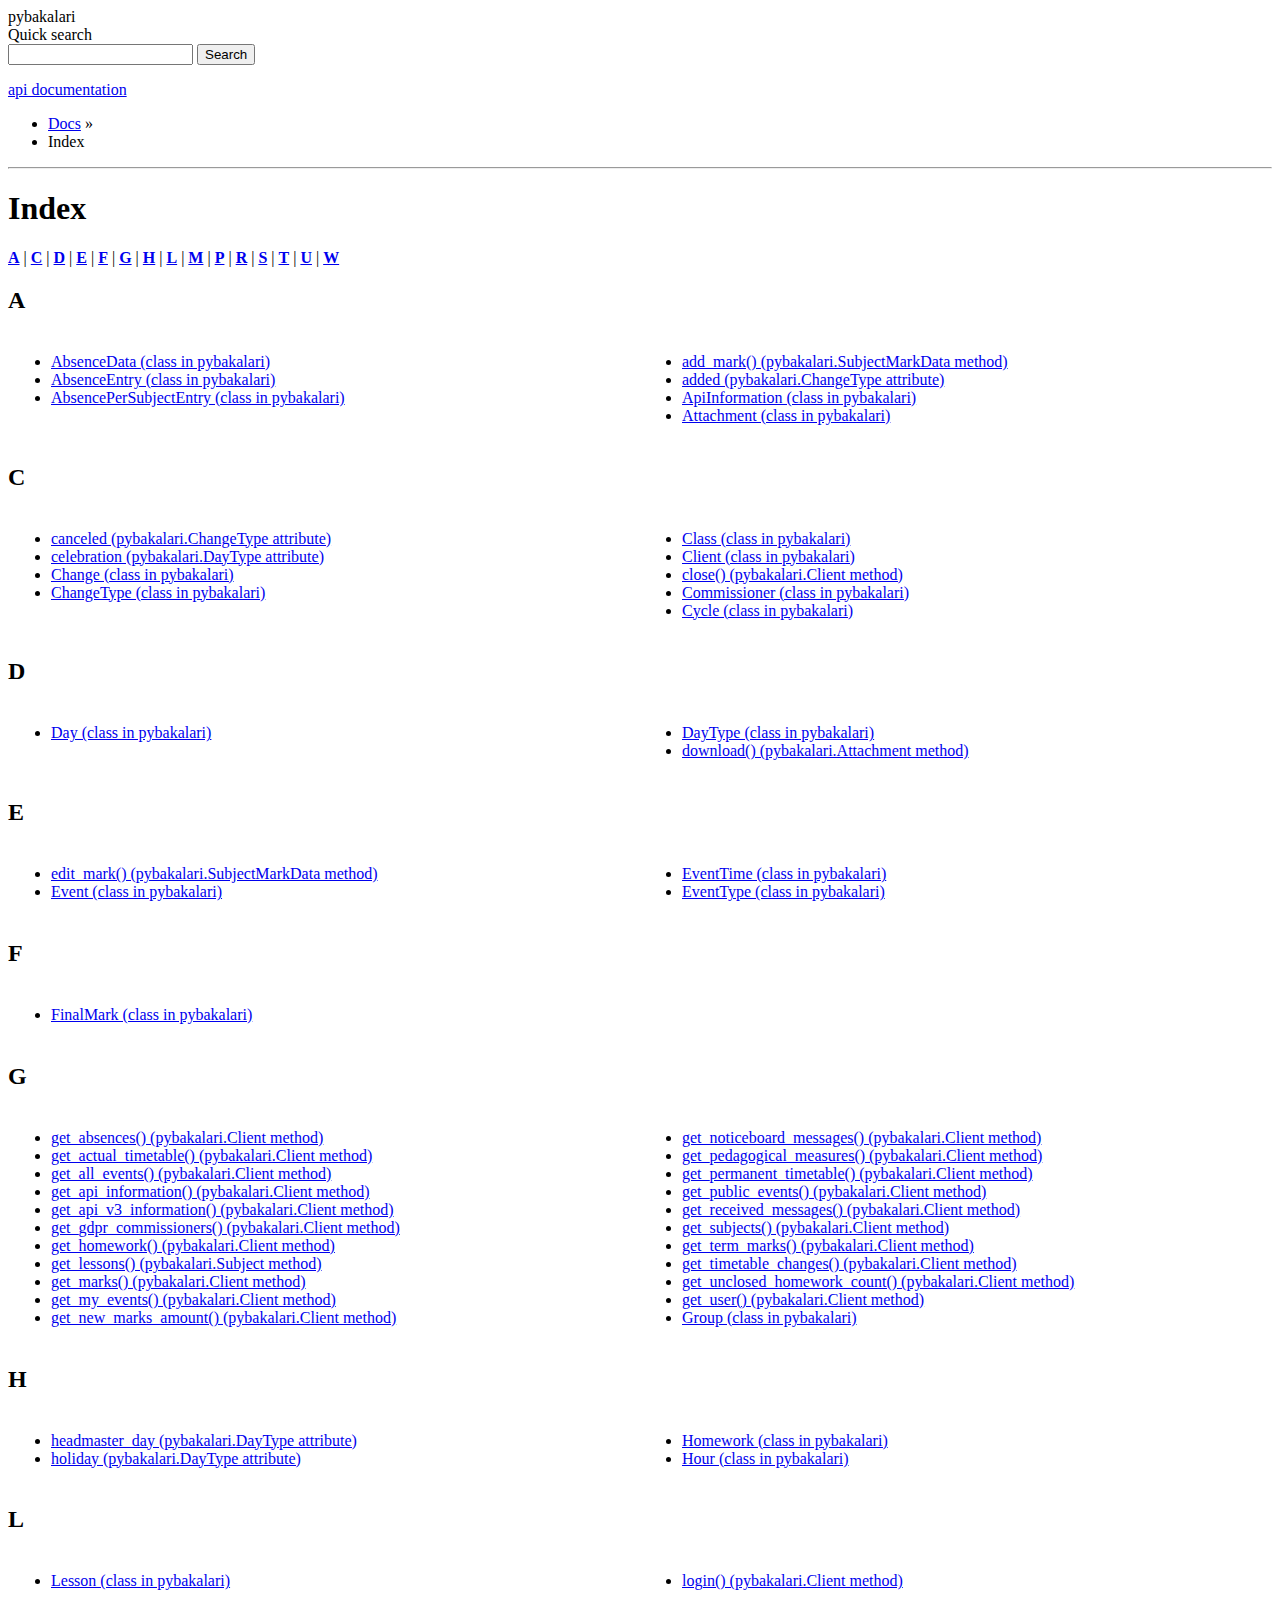
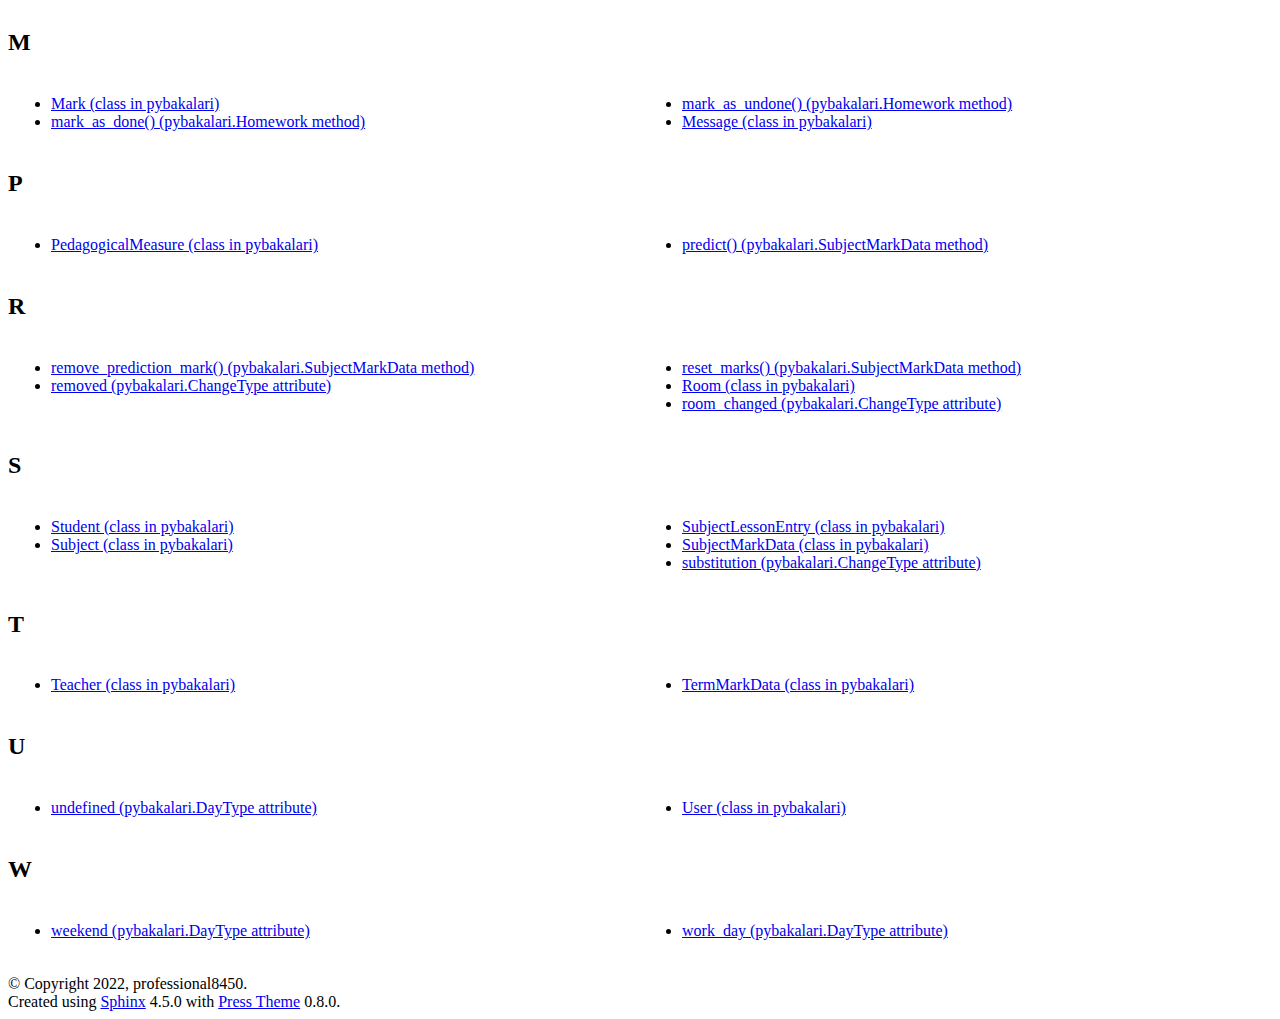
==== commit fcd19e22: "small refactoring" ====
--- a/docs/_build/html/genindex.html
+++ b/docs/_build/html/genindex.html
@@ -1,36 +1,100 @@
 
 <!DOCTYPE html>
-
-<html>
+<html >
   <head>
-    <meta charset="utf-8" />
-    <meta name="viewport" content="width=device-width, initial-scale=1.0" />
-    <title>Index &#8212; pybakalari 1.0.0 documentation</title>
-    <link rel="stylesheet" type="text/css" href="_static/pygments.css" />
-    <link rel="stylesheet" type="text/css" href="_static/basic.css" />
-    <link rel="stylesheet" type="text/css" href="_static/css/custom.css" />
-    <script data-url_root="./" id="documentation_options" src="_static/documentation_options.js"></script>
-    <script src="_static/jquery.js"></script>
-    <script src="_static/underscore.js"></script>
-    <script src="_static/doctools.js"></script>
-    <link rel="index" title="Index" href="#" />
-    <link rel="search" title="Search" href="search.html" /> 
-  </head><body>
-    <div class="related" role="navigation" aria-label="related navigation">
-      <h3>Navigation</h3>
-      <ul>
-        <li class="right" style="margin-right: 10px">
-          <a href="#" title="General Index"
-             accesskey="I">index</a></li>
-        <li class="nav-item nav-item-0"><a href="index.html">pybakalari 1.0.0 documentation</a> &#187;</li>
-        <li class="nav-item nav-item-this"><a href="">Index</a></li> 
+    <meta charset="utf-8">
+    <meta name="viewport" content="width=device-width,initial-scale=1">
+      <title>Index</title>
+    
+          <link rel="stylesheet" href="_static/pygments.css" type="text/css" />
+          <link rel="stylesheet" href="_static/theme.css " type="text/css" />
+          <link rel="stylesheet" href="_static/css/custom.css" type="text/css" />
+      
+      <!-- sphinx script_files -->
+        <script data-url_root="./" id="documentation_options" src="_static/documentation_options.js"></script>
+        <script src="_static/jquery.js"></script>
+        <script src="_static/underscore.js"></script>
+        <script src="_static/doctools.js"></script>
+
+      
+      <!-- bundled in js (rollup iife) -->
+      <!-- <script src="_static/theme-vendors.js"></script> -->
+      <script src="_static/theme.js" defer></script>
+    
+  <link rel="index" title="Index" href="#" />
+  <link rel="search" title="Search" href="search.html" /> 
+  </head>
+
+  <body>
+    <div id="app">
+    <div class="theme-container" :class="pageClasses"><navbar @toggle-sidebar="toggleSidebar">
+  <router-link to="index.html" class="home-link">
+    
+      <span class="site-name">pybakalari</span>
+    
+  </router-link>
+
+  <div class="links">
+    <navlinks class="can-hide">
+
+
+
+    </navlinks>
+  </div>
+</navbar>
+
+      
+      <div class="sidebar-mask" @click="toggleSidebar(false)">
+      </div>
+        <sidebar @toggle-sidebar="toggleSidebar">
+          
+          <navlinks>
+            
+
+
+
+            
+          </navlinks><div id="searchbox" class="searchbox" role="search">
+  <div class="caption"><span class="caption-text">Quick search</span>
+    <div class="searchformwrapper">
+      <form class="search" action="search.html" method="get">
+        <input type="text" name="q" />
+        <input type="submit" value="Search" />
+        <input type="hidden" name="check_keywords" value="yes" />
+        <input type="hidden" name="area" value="default" />
+      </form>
+    </div>
+  </div>
+</div><div class="sidebar-links" role="navigation" aria-label="main navigation">
+  
+    <div class="sidebar-group">
+      <p class="caption">
+        <span class="caption-text"><a href="index.html#api-documentation">api documentation</a></span>
+      </p>
+      <ul class="">
+        
       </ul>
-    </div>  
-
-    <div class="document">
-      <div class="documentwrapper">
-        <div class="bodywrapper">
-          <div class="body" role="main">
+    </div>
+  
+</div>
+        </sidebar>
+
+      <page>
+          <div class="body-header" role="navigation" aria-label="navigation">
+  
+  <ul class="breadcrumbs">
+    <li><a href="index.html">Docs</a> &raquo;</li>
+    
+    <li>Index</li>
+  </ul>
+  
+
+  <ul class="page-nav">
+</ul>
+  
+</div>
+<hr>
+          <div class="content" role="main" v-pre>
             
 
 <h1 id="index">Index</h1>
@@ -321,39 +385,19 @@
 
 
 
-            <div class="clearer"></div>
           </div>
-        </div>
-      </div>
-      <div class="sphinxsidebar" role="navigation" aria-label="main navigation">
-        <div class="sphinxsidebarwrapper">
-<div id="searchbox" style="display: none" role="search">
-  <h3 id="searchlabel">Quick search</h3>
-    <div class="searchformwrapper">
-    <form class="search" action="search.html" method="get">
-      <input type="text" name="q" aria-labelledby="searchlabel" autocomplete="off" autocorrect="off" autocapitalize="off" spellcheck="false"/>
-      <input type="submit" value="Go" />
-    </form>
-    </div>
+          <div class="page-nav">
+            <div class="inner"><ul class="page-nav">
+</ul><div class="footer" role="contentinfo">
+      &#169; Copyright 2022, professional8450.
+    <br>
+    Created using <a href="http://sphinx-doc.org/">Sphinx</a> 4.5.0 with <a href="https://github.com/schettino72/sphinx_press_theme">Press Theme</a> 0.8.0.
 </div>
-<script>$('#searchbox').show(0);</script>
-        </div>
-      </div>
-      <div class="clearer"></div>
-    </div>
-    <div class="related" role="navigation" aria-label="related navigation">
-      <h3>Navigation</h3>
-      <ul>
-        <li class="right" style="margin-right: 10px">
-          <a href="#" title="General Index"
-             >index</a></li>
-        <li class="nav-item nav-item-0"><a href="index.html">pybakalari 1.0.0 documentation</a> &#187;</li>
-        <li class="nav-item nav-item-this"><a href="">Index</a></li> 
-      </ul>
-    </div>
-    <div class="footer" role="contentinfo">
-        &#169; Copyright 2022, professional8450.
-      Created using <a href="https://www.sphinx-doc.org/">Sphinx</a> 4.5.0.
-    </div>
+            </div>
+          </div>
+      </page>
+    </div></div>
+    
+    
   </body>
 </html>--- a/docs/_build/html/_static/pygments.css
+++ b/docs/_build/html/_static/pygments.css
@@ -3,5 +3,75 @@
 span.linenos { color: inherit; background-color: transparent; padding-left: 5px; padding-right: 5px; }
 td.linenos .special { color: #000000; background-color: #ffffc0; padding-left: 5px; padding-right: 5px; }
 span.linenos.special { color: #000000; background-color: #ffffc0; padding-left: 5px; padding-right: 5px; }
-.highlight .hll { background-color: #ffffcc }
-.highlight { background: #ffffff; }+.highlight .hll { background-color: #4f424c }
+.highlight { background: #2f1e2e; color: #e7e9db }
+.highlight .c { color: #776e71 } /* Comment */
+.highlight .err { color: #ef6155 } /* Error */
+.highlight .k { color: #815ba4 } /* Keyword */
+.highlight .l { color: #f99b15 } /* Literal */
+.highlight .n { color: #e7e9db } /* Name */
+.highlight .o { color: #5bc4bf } /* Operator */
+.highlight .p { color: #e7e9db } /* Punctuation */
+.highlight .ch { color: #776e71 } /* Comment.Hashbang */
+.highlight .cm { color: #776e71 } /* Comment.Multiline */
+.highlight .cp { color: #776e71 } /* Comment.Preproc */
+.highlight .cpf { color: #776e71 } /* Comment.PreprocFile */
+.highlight .c1 { color: #776e71 } /* Comment.Single */
+.highlight .cs { color: #776e71 } /* Comment.Special */
+.highlight .gd { color: #ef6155 } /* Generic.Deleted */
+.highlight .ge { font-style: italic } /* Generic.Emph */
+.highlight .gh { color: #e7e9db; font-weight: bold } /* Generic.Heading */
+.highlight .gi { color: #48b685 } /* Generic.Inserted */
+.highlight .gp { color: #776e71; font-weight: bold } /* Generic.Prompt */
+.highlight .gs { font-weight: bold } /* Generic.Strong */
+.highlight .gu { color: #5bc4bf; font-weight: bold } /* Generic.Subheading */
+.highlight .kc { color: #815ba4 } /* Keyword.Constant */
+.highlight .kd { color: #815ba4 } /* Keyword.Declaration */
+.highlight .kn { color: #5bc4bf } /* Keyword.Namespace */
+.highlight .kp { color: #815ba4 } /* Keyword.Pseudo */
+.highlight .kr { color: #815ba4 } /* Keyword.Reserved */
+.highlight .kt { color: #fec418 } /* Keyword.Type */
+.highlight .ld { color: #48b685 } /* Literal.Date */
+.highlight .m { color: #f99b15 } /* Literal.Number */
+.highlight .s { color: #48b685 } /* Literal.String */
+.highlight .na { color: #06b6ef } /* Name.Attribute */
+.highlight .nb { color: #e7e9db } /* Name.Builtin */
+.highlight .nc { color: #fec418 } /* Name.Class */
+.highlight .no { color: #ef6155 } /* Name.Constant */
+.highlight .nd { color: #5bc4bf } /* Name.Decorator */
+.highlight .ni { color: #e7e9db } /* Name.Entity */
+.highlight .ne { color: #ef6155 } /* Name.Exception */
+.highlight .nf { color: #06b6ef } /* Name.Function */
+.highlight .nl { color: #e7e9db } /* Name.Label */
+.highlight .nn { color: #fec418 } /* Name.Namespace */
+.highlight .nx { color: #06b6ef } /* Name.Other */
+.highlight .py { color: #e7e9db } /* Name.Property */
+.highlight .nt { color: #5bc4bf } /* Name.Tag */
+.highlight .nv { color: #ef6155 } /* Name.Variable */
+.highlight .ow { color: #5bc4bf } /* Operator.Word */
+.highlight .w { color: #e7e9db } /* Text.Whitespace */
+.highlight .mb { color: #f99b15 } /* Literal.Number.Bin */
+.highlight .mf { color: #f99b15 } /* Literal.Number.Float */
+.highlight .mh { color: #f99b15 } /* Literal.Number.Hex */
+.highlight .mi { color: #f99b15 } /* Literal.Number.Integer */
+.highlight .mo { color: #f99b15 } /* Literal.Number.Oct */
+.highlight .sa { color: #48b685 } /* Literal.String.Affix */
+.highlight .sb { color: #48b685 } /* Literal.String.Backtick */
+.highlight .sc { color: #e7e9db } /* Literal.String.Char */
+.highlight .dl { color: #48b685 } /* Literal.String.Delimiter */
+.highlight .sd { color: #776e71 } /* Literal.String.Doc */
+.highlight .s2 { color: #48b685 } /* Literal.String.Double */
+.highlight .se { color: #f99b15 } /* Literal.String.Escape */
+.highlight .sh { color: #48b685 } /* Literal.String.Heredoc */
+.highlight .si { color: #f99b15 } /* Literal.String.Interpol */
+.highlight .sx { color: #48b685 } /* Literal.String.Other */
+.highlight .sr { color: #48b685 } /* Literal.String.Regex */
+.highlight .s1 { color: #48b685 } /* Literal.String.Single */
+.highlight .ss { color: #48b685 } /* Literal.String.Symbol */
+.highlight .bp { color: #e7e9db } /* Name.Builtin.Pseudo */
+.highlight .fm { color: #06b6ef } /* Name.Function.Magic */
+.highlight .vc { color: #ef6155 } /* Name.Variable.Class */
+.highlight .vg { color: #ef6155 } /* Name.Variable.Global */
+.highlight .vi { color: #ef6155 } /* Name.Variable.Instance */
+.highlight .vm { color: #ef6155 } /* Name.Variable.Magic */
+.highlight .il { color: #f99b15 } /* Literal.Number.Integer.Long */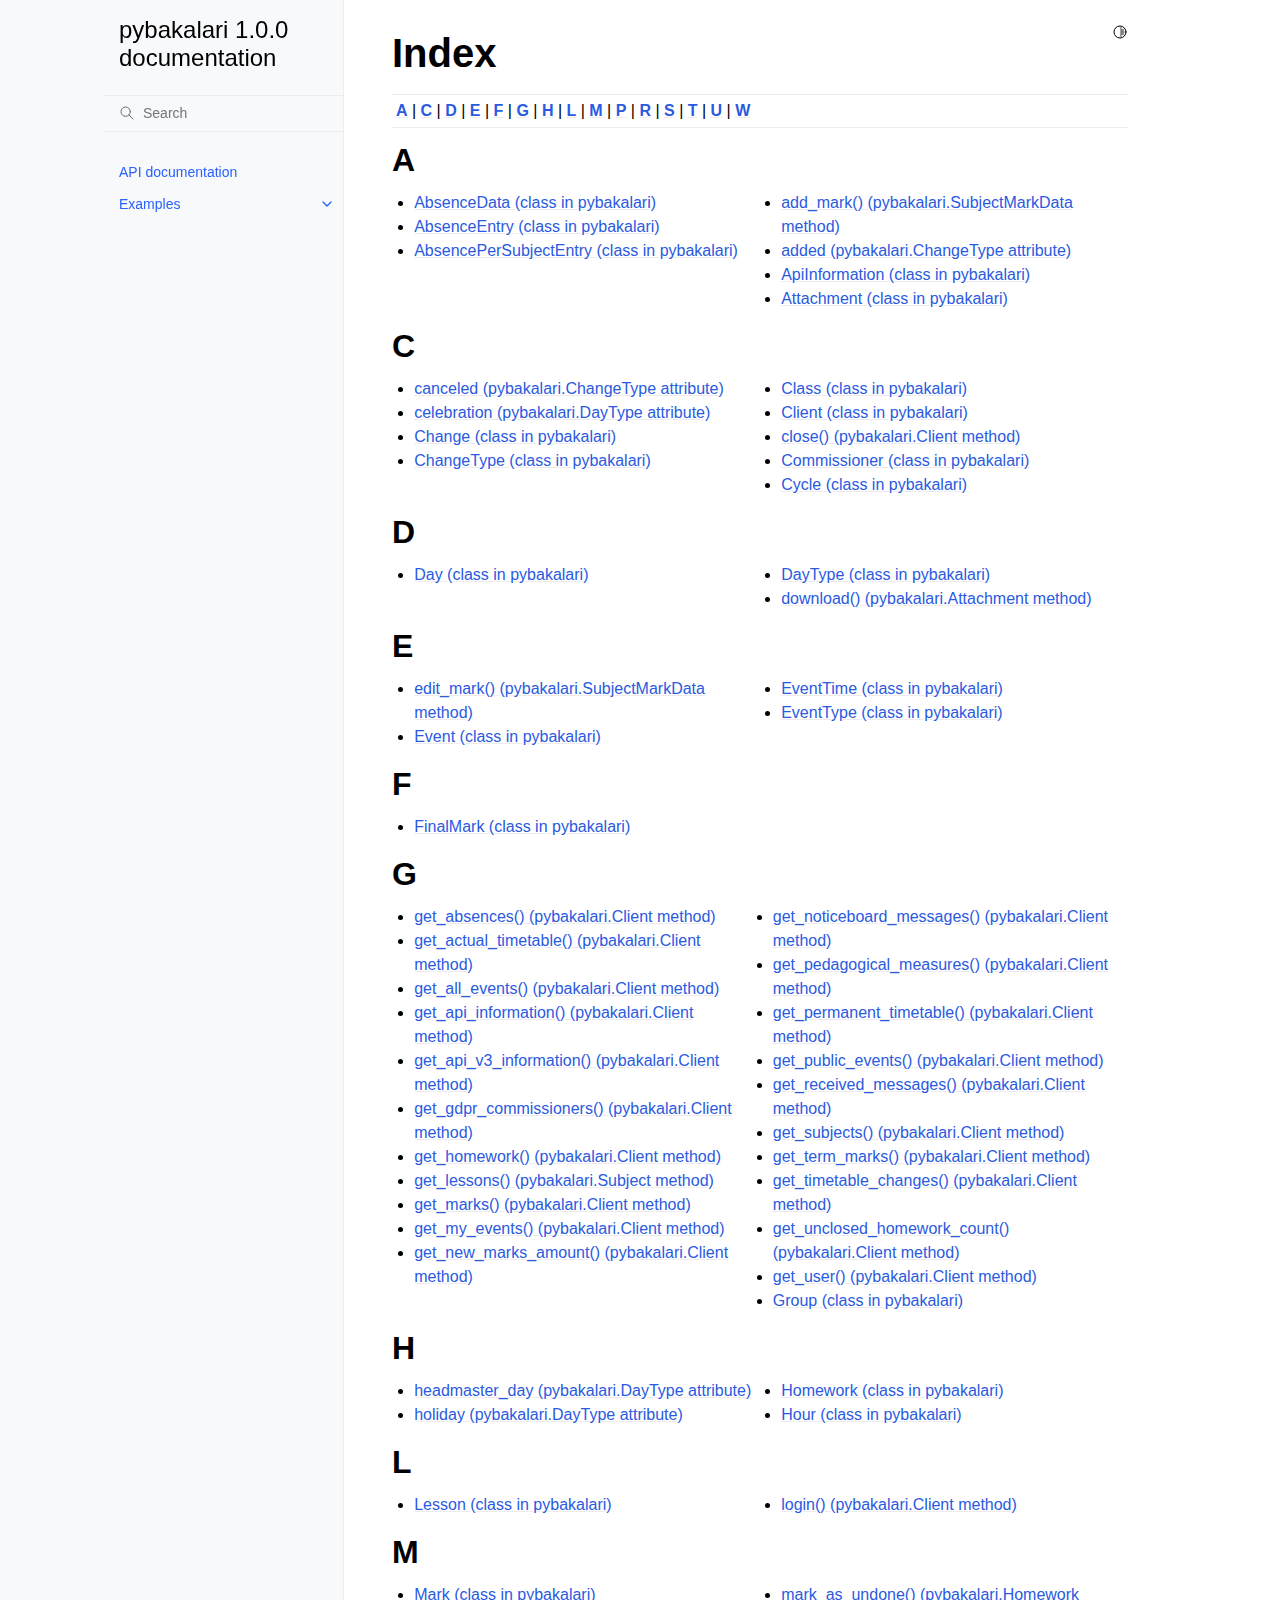
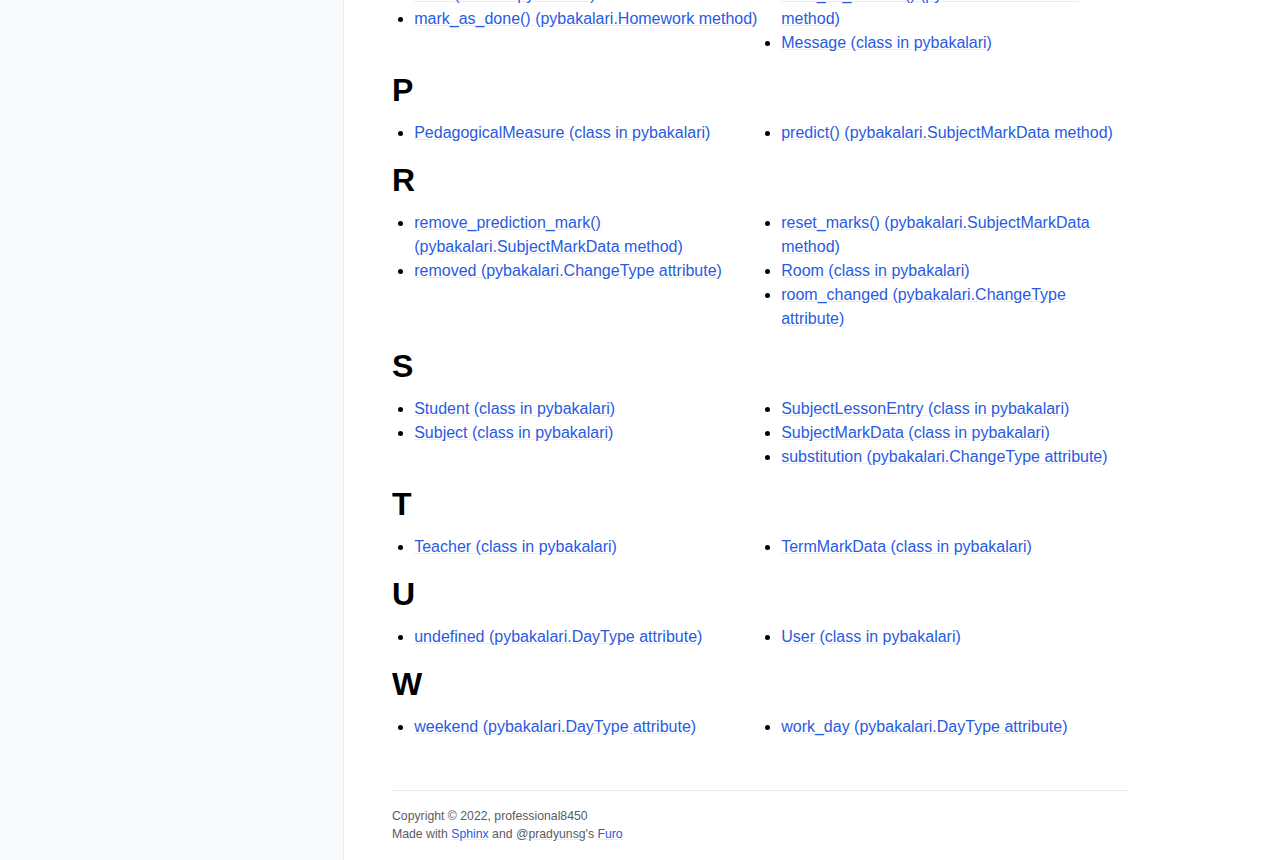
==== commit d902b777: "small refactoring" ====
--- a/docs/_build/html/genindex.html
+++ b/docs/_build/html/genindex.html
@@ -1,403 +1,538 @@
-
-<!DOCTYPE html>
-<html >
-  <head>
-    <meta charset="utf-8">
-    <meta name="viewport" content="width=device-width,initial-scale=1">
-      <title>Index</title>
+<!doctype html>
+<html class="no-js">
+  <head><meta charset="utf-8"/>
+    <meta name="viewport" content="width=device-width,initial-scale=1"/>
+    <meta name="color-scheme" content="light dark"><link rel="index" title="Index" href="#" /><link rel="search" title="Search" href="search.html" />
+
+    <meta name="generator" content="sphinx-4.5.0, furo 2022.06.21"/><title>Index - pybakalari 1.0.0 documentation</title>
+<link rel="stylesheet" type="text/css" href="_static/pygments.css" />
+    <link rel="stylesheet" type="text/css" href="_static/styles/furo.css?digest=40978830699223671f4072448e654b5958f38b89" />
+    <link rel="stylesheet" type="text/css" href="_static/styles/furo-extensions.css?digest=30d1aed668e5c3a91c3e3bf6a60b675221979f0e" />
+    <link rel="stylesheet" type="text/css" href="_static/css/custom.css" />
     
-          <link rel="stylesheet" href="_static/pygments.css" type="text/css" />
-          <link rel="stylesheet" href="_static/theme.css " type="text/css" />
-          <link rel="stylesheet" href="_static/css/custom.css" type="text/css" />
+    
+
+
+<style>
+  body {
+    --color-code-background: #f8f8f8;
+  --color-code-foreground: black;
+  
+  }
+  @media not print {
+    body[data-theme="dark"] {
+      --color-code-background: #202020;
+  --color-code-foreground: #d0d0d0;
+  
+    }
+    @media (prefers-color-scheme: dark) {
+      body:not([data-theme="light"]) {
+        --color-code-background: #202020;
+  --color-code-foreground: #d0d0d0;
+  
+      }
+    }
+  }
+</style></head>
+  <body>
+    
+    <script>
+      document.body.dataset.theme = localStorage.getItem("theme") || "auto";
+    </script>
+    
+
+<svg xmlns="http://www.w3.org/2000/svg" style="display: none;">
+  <symbol id="svg-toc" viewBox="0 0 24 24">
+    <title>Contents</title>
+    <svg stroke="currentColor" fill="currentColor" stroke-width="0" viewBox="0 0 1024 1024">
+      <path d="M408 442h480c4.4 0 8-3.6 8-8v-56c0-4.4-3.6-8-8-8H408c-4.4 0-8 3.6-8 8v56c0 4.4 3.6 8 8 8zm-8 204c0 4.4 3.6 8 8 8h480c4.4 0 8-3.6 8-8v-56c0-4.4-3.6-8-8-8H408c-4.4 0-8 3.6-8 8v56zm504-486H120c-4.4 0-8 3.6-8 8v56c0 4.4 3.6 8 8 8h784c4.4 0 8-3.6 8-8v-56c0-4.4-3.6-8-8-8zm0 632H120c-4.4 0-8 3.6-8 8v56c0 4.4 3.6 8 8 8h784c4.4 0 8-3.6 8-8v-56c0-4.4-3.6-8-8-8zM115.4 518.9L271.7 642c5.8 4.6 14.4.5 14.4-6.9V388.9c0-7.4-8.5-11.5-14.4-6.9L115.4 505.1a8.74 8.74 0 0 0 0 13.8z"/>
+    </svg>
+  </symbol>
+  <symbol id="svg-menu" viewBox="0 0 24 24">
+    <title>Menu</title>
+    <svg xmlns="http://www.w3.org/2000/svg" viewBox="0 0 24 24" fill="none" stroke="currentColor"
+      stroke-width="2" stroke-linecap="round" stroke-linejoin="round" class="feather-menu">
+      <line x1="3" y1="12" x2="21" y2="12"></line>
+      <line x1="3" y1="6" x2="21" y2="6"></line>
+      <line x1="3" y1="18" x2="21" y2="18"></line>
+    </svg>
+  </symbol>
+  <symbol id="svg-arrow-right" viewBox="0 0 24 24">
+    <title>Expand</title>
+    <svg xmlns="http://www.w3.org/2000/svg" viewBox="0 0 24 24" fill="none" stroke="currentColor"
+      stroke-width="2" stroke-linecap="round" stroke-linejoin="round" class="feather-chevron-right">
+      <polyline points="9 18 15 12 9 6"></polyline>
+    </svg>
+  </symbol>
+  <symbol id="svg-sun" viewBox="0 0 24 24">
+    <title>Light mode</title>
+    <svg xmlns="http://www.w3.org/2000/svg" viewBox="0 0 24 24" fill="none" stroke="currentColor"
+      stroke-width="1.5" stroke-linecap="round" stroke-linejoin="round" class="feather-sun">
+      <circle cx="12" cy="12" r="5"></circle>
+      <line x1="12" y1="1" x2="12" y2="3"></line>
+      <line x1="12" y1="21" x2="12" y2="23"></line>
+      <line x1="4.22" y1="4.22" x2="5.64" y2="5.64"></line>
+      <line x1="18.36" y1="18.36" x2="19.78" y2="19.78"></line>
+      <line x1="1" y1="12" x2="3" y2="12"></line>
+      <line x1="21" y1="12" x2="23" y2="12"></line>
+      <line x1="4.22" y1="19.78" x2="5.64" y2="18.36"></line>
+      <line x1="18.36" y1="5.64" x2="19.78" y2="4.22"></line>
+    </svg>
+  </symbol>
+  <symbol id="svg-moon" viewBox="0 0 24 24">
+    <title>Dark mode</title>
+    <svg xmlns="http://www.w3.org/2000/svg" viewBox="0 0 24 24" fill="none" stroke="currentColor"
+      stroke-width="1.5" stroke-linecap="round" stroke-linejoin="round" class="icon-tabler-moon">
+      <path stroke="none" d="M0 0h24v24H0z" fill="none" />
+      <path d="M12 3c.132 0 .263 0 .393 0a7.5 7.5 0 0 0 7.92 12.446a9 9 0 1 1 -8.313 -12.454z" />
+    </svg>
+  </symbol>
+  <symbol id="svg-sun-half" viewBox="0 0 24 24">
+    <title>Auto light/dark mode</title>
+    <svg xmlns="http://www.w3.org/2000/svg" viewBox="0 0 24 24" fill="none" stroke="currentColor"
+      stroke-width="1.5" stroke-linecap="round" stroke-linejoin="round" class="icon-tabler-shadow">
+      <path stroke="none" d="M0 0h24v24H0z" fill="none"/>
+      <circle cx="12" cy="12" r="9" />
+      <path d="M13 12h5" />
+      <path d="M13 15h4" />
+      <path d="M13 18h1" />
+      <path d="M13 9h4" />
+      <path d="M13 6h1" />
+    </svg>
+  </symbol>
+</svg>
+
+<input type="checkbox" class="sidebar-toggle" name="__navigation" id="__navigation">
+<input type="checkbox" class="sidebar-toggle" name="__toc" id="__toc">
+<label class="overlay sidebar-overlay" for="__navigation">
+  <div class="visually-hidden">Hide navigation sidebar</div>
+</label>
+<label class="overlay toc-overlay" for="__toc">
+  <div class="visually-hidden">Hide table of contents sidebar</div>
+</label>
+
+
+
+<div class="page">
+  <header class="mobile-header">
+    <div class="header-left">
+      <label class="nav-overlay-icon" for="__navigation">
+        <div class="visually-hidden">Toggle site navigation sidebar</div>
+        <i class="icon"><svg><use href="#svg-menu"></use></svg></i>
+      </label>
+    </div>
+    <div class="header-center">
+      <a href="index.html"><div class="brand">pybakalari 1.0.0 documentation</div></a>
+    </div>
+    <div class="header-right">
+      <div class="theme-toggle-container theme-toggle-header">
+        <button class="theme-toggle">
+          <div class="visually-hidden">Toggle Light / Dark / Auto color theme</div>
+          <svg class="theme-icon-when-auto"><use href="#svg-sun-half"></use></svg>
+          <svg class="theme-icon-when-dark"><use href="#svg-moon"></use></svg>
+          <svg class="theme-icon-when-light"><use href="#svg-sun"></use></svg>
+        </button>
+      </div>
+      <label class="toc-overlay-icon toc-header-icon no-toc" for="__toc">
+        <div class="visually-hidden">Toggle table of contents sidebar</div>
+        <i class="icon"><svg><use href="#svg-toc"></use></svg></i>
+      </label>
+    </div>
+  </header>
+  <aside class="sidebar-drawer">
+    <div class="sidebar-container">
       
-      <!-- sphinx script_files -->
-        <script data-url_root="./" id="documentation_options" src="_static/documentation_options.js"></script>
-        <script src="_static/jquery.js"></script>
-        <script src="_static/underscore.js"></script>
-        <script src="_static/doctools.js"></script>
-
+      <div class="sidebar-sticky"><a class="sidebar-brand" href="index.html">
+  
+  
+  <span class="sidebar-brand-text">pybakalari 1.0.0 documentation</span>
+  
+</a><form class="sidebar-search-container" method="get" action="search.html" role="search">
+  <input class="sidebar-search" placeholder=Search name="q" aria-label="Search">
+  <input type="hidden" name="check_keywords" value="yes">
+  <input type="hidden" name="area" value="default">
+</form>
+<div id="searchbox"></div><div class="sidebar-scroll"><div class="sidebar-tree">
+  <ul>
+<li class="toctree-l1"><a class="reference internal" href="api.html">API documentation</a></li>
+</ul>
+<ul>
+<li class="toctree-l1 has-children"><a class="reference internal" href="examples/index.html">Examples</a><input class="toctree-checkbox" id="toctree-checkbox-1" name="toctree-checkbox-1" role="switch" type="checkbox"/><label for="toctree-checkbox-1"><div class="visually-hidden">Toggle child pages in navigation</div><i class="icon"><svg><use href="#svg-arrow-right"></use></svg></i></label><ul>
+<li class="toctree-l2"><a class="reference internal" href="examples/example.html">Admonitions</a></li>
+</ul>
+</li>
+</ul>
+
+</div>
+</div>
+
+      </div>
       
-      <!-- bundled in js (rollup iife) -->
-      <!-- <script src="_static/theme-vendors.js"></script> -->
-      <script src="_static/theme.js" defer></script>
-    
-  <link rel="index" title="Index" href="#" />
-  <link rel="search" title="Search" href="search.html" /> 
-  </head>
-
-  <body>
-    <div id="app">
-    <div class="theme-container" :class="pageClasses"><navbar @toggle-sidebar="toggleSidebar">
-  <router-link to="index.html" class="home-link">
-    
-      <span class="site-name">pybakalari</span>
-    
-  </router-link>
-
-  <div class="links">
-    <navlinks class="can-hide">
-
-
-
-    </navlinks>
-  </div>
-</navbar>
-
-      
-      <div class="sidebar-mask" @click="toggleSidebar(false)">
+    </div>
+  </aside>
+  <div class="main">
+    <div class="content">
+      <div class="article-container">
+        <a href="#" class="back-to-top muted-link">
+          <svg xmlns="http://www.w3.org/2000/svg" viewBox="0 0 24 24">
+            <path d="M13 20h-2V8l-5.5 5.5-1.42-1.42L12 4.16l7.92 7.92-1.42 1.42L13 8v12z"></path>
+          </svg>
+          <span>Back to top</span>
+        </a>
+        <div class="content-icon-container">
+          <div class="theme-toggle-container theme-toggle-content">
+            <button class="theme-toggle">
+              <div class="visually-hidden">Toggle Light / Dark / Auto color theme</div>
+              <svg class="theme-icon-when-auto"><use href="#svg-sun-half"></use></svg>
+              <svg class="theme-icon-when-dark"><use href="#svg-moon"></use></svg>
+              <svg class="theme-icon-when-light"><use href="#svg-sun"></use></svg>
+            </button>
+          </div>
+          <label class="toc-overlay-icon toc-content-icon no-toc" for="__toc">
+            <div class="visually-hidden">Toggle table of contents sidebar</div>
+            <i class="icon"><svg><use href="#svg-toc"></use></svg></i>
+          </label>
+        </div>
+        <article role="main">
+          
+<section class="genindex-section">
+  <h1 id="index">Index</h1>
+  <div class="genindex-jumpbox"><a href="#A"><strong>A</strong></a> | <a href="#C"><strong>C</strong></a> | <a href="#D"><strong>D</strong></a> | <a href="#E"><strong>E</strong></a> | <a href="#F"><strong>F</strong></a> | <a href="#G"><strong>G</strong></a> | <a href="#H"><strong>H</strong></a> | <a href="#L"><strong>L</strong></a> | <a href="#M"><strong>M</strong></a> | <a href="#P"><strong>P</strong></a> | <a href="#R"><strong>R</strong></a> | <a href="#S"><strong>S</strong></a> | <a href="#T"><strong>T</strong></a> | <a href="#U"><strong>U</strong></a> | <a href="#W"><strong>W</strong></a></div>
+</section>
+<section id="A" class="genindex-section">
+  <h2>A</h2>
+  <table style="width: 100%" class="indextable genindextable"><tr>
+    <td style="width: 33%; vertical-align: top;"><ul>
+        <li><a href="api.html#pybakalari.AbsenceData">AbsenceData (class in pybakalari)</a>
+</li>
+        <li><a href="api.html#pybakalari.AbsenceEntry">AbsenceEntry (class in pybakalari)</a>
+</li>
+        <li><a href="api.html#pybakalari.AbsencePerSubjectEntry">AbsencePerSubjectEntry (class in pybakalari)</a>
+</li>
+    </ul></td>
+    <td style="width: 33%; vertical-align: top;"><ul>
+        <li><a href="api.html#pybakalari.SubjectMarkData.add_mark">add_mark() (pybakalari.SubjectMarkData method)</a>
+</li>
+        <li><a href="api.html#pybakalari.ChangeType.added">added (pybakalari.ChangeType attribute)</a>
+</li>
+        <li><a href="api.html#pybakalari.ApiInformation">ApiInformation (class in pybakalari)</a>
+</li>
+        <li><a href="api.html#pybakalari.Attachment">Attachment (class in pybakalari)</a>
+</li>
+    </ul></td>
+  </tr></table>
+</section>
+
+<section id="C" class="genindex-section">
+  <h2>C</h2>
+  <table style="width: 100%" class="indextable genindextable"><tr>
+    <td style="width: 33%; vertical-align: top;"><ul>
+        <li><a href="api.html#pybakalari.ChangeType.canceled">canceled (pybakalari.ChangeType attribute)</a>
+</li>
+        <li><a href="api.html#pybakalari.DayType.celebration">celebration (pybakalari.DayType attribute)</a>
+</li>
+        <li><a href="api.html#pybakalari.Change">Change (class in pybakalari)</a>
+</li>
+        <li><a href="api.html#pybakalari.ChangeType">ChangeType (class in pybakalari)</a>
+</li>
+    </ul></td>
+    <td style="width: 33%; vertical-align: top;"><ul>
+        <li><a href="api.html#pybakalari.Class">Class (class in pybakalari)</a>
+</li>
+        <li><a href="api.html#pybakalari.Client">Client (class in pybakalari)</a>
+</li>
+        <li><a href="api.html#pybakalari.Client.close">close() (pybakalari.Client method)</a>
+</li>
+        <li><a href="api.html#pybakalari.Commissioner">Commissioner (class in pybakalari)</a>
+</li>
+        <li><a href="api.html#pybakalari.Cycle">Cycle (class in pybakalari)</a>
+</li>
+    </ul></td>
+  </tr></table>
+</section>
+
+<section id="D" class="genindex-section">
+  <h2>D</h2>
+  <table style="width: 100%" class="indextable genindextable"><tr>
+    <td style="width: 33%; vertical-align: top;"><ul>
+        <li><a href="api.html#pybakalari.Day">Day (class in pybakalari)</a>
+</li>
+    </ul></td>
+    <td style="width: 33%; vertical-align: top;"><ul>
+        <li><a href="api.html#pybakalari.DayType">DayType (class in pybakalari)</a>
+</li>
+        <li><a href="api.html#pybakalari.Attachment.download">download() (pybakalari.Attachment method)</a>
+</li>
+    </ul></td>
+  </tr></table>
+</section>
+
+<section id="E" class="genindex-section">
+  <h2>E</h2>
+  <table style="width: 100%" class="indextable genindextable"><tr>
+    <td style="width: 33%; vertical-align: top;"><ul>
+        <li><a href="api.html#pybakalari.SubjectMarkData.edit_mark">edit_mark() (pybakalari.SubjectMarkData method)</a>
+</li>
+        <li><a href="api.html#pybakalari.Event">Event (class in pybakalari)</a>
+</li>
+    </ul></td>
+    <td style="width: 33%; vertical-align: top;"><ul>
+        <li><a href="api.html#pybakalari.EventTime">EventTime (class in pybakalari)</a>
+</li>
+        <li><a href="api.html#pybakalari.EventType">EventType (class in pybakalari)</a>
+</li>
+    </ul></td>
+  </tr></table>
+</section>
+
+<section id="F" class="genindex-section">
+  <h2>F</h2>
+  <table style="width: 100%" class="indextable genindextable"><tr>
+    <td style="width: 33%; vertical-align: top;"><ul>
+        <li><a href="api.html#pybakalari.FinalMark">FinalMark (class in pybakalari)</a>
+</li>
+    </ul></td>
+  </tr></table>
+</section>
+
+<section id="G" class="genindex-section">
+  <h2>G</h2>
+  <table style="width: 100%" class="indextable genindextable"><tr>
+    <td style="width: 33%; vertical-align: top;"><ul>
+        <li><a href="api.html#pybakalari.Client.get_absences">get_absences() (pybakalari.Client method)</a>
+</li>
+        <li><a href="api.html#pybakalari.Client.get_actual_timetable">get_actual_timetable() (pybakalari.Client method)</a>
+</li>
+        <li><a href="api.html#pybakalari.Client.get_all_events">get_all_events() (pybakalari.Client method)</a>
+</li>
+        <li><a href="api.html#pybakalari.Client.get_api_information">get_api_information() (pybakalari.Client method)</a>
+</li>
+        <li><a href="api.html#pybakalari.Client.get_api_v3_information">get_api_v3_information() (pybakalari.Client method)</a>
+</li>
+        <li><a href="api.html#pybakalari.Client.get_gdpr_commissioners">get_gdpr_commissioners() (pybakalari.Client method)</a>
+</li>
+        <li><a href="api.html#pybakalari.Client.get_homework">get_homework() (pybakalari.Client method)</a>
+</li>
+        <li><a href="api.html#pybakalari.Subject.get_lessons">get_lessons() (pybakalari.Subject method)</a>
+</li>
+        <li><a href="api.html#pybakalari.Client.get_marks">get_marks() (pybakalari.Client method)</a>
+</li>
+        <li><a href="api.html#pybakalari.Client.get_my_events">get_my_events() (pybakalari.Client method)</a>
+</li>
+        <li><a href="api.html#pybakalari.Client.get_new_marks_amount">get_new_marks_amount() (pybakalari.Client method)</a>
+</li>
+    </ul></td>
+    <td style="width: 33%; vertical-align: top;"><ul>
+        <li><a href="api.html#pybakalari.Client.get_noticeboard_messages">get_noticeboard_messages() (pybakalari.Client method)</a>
+</li>
+        <li><a href="api.html#pybakalari.Client.get_pedagogical_measures">get_pedagogical_measures() (pybakalari.Client method)</a>
+</li>
+        <li><a href="api.html#pybakalari.Client.get_permanent_timetable">get_permanent_timetable() (pybakalari.Client method)</a>
+</li>
+        <li><a href="api.html#pybakalari.Client.get_public_events">get_public_events() (pybakalari.Client method)</a>
+</li>
+        <li><a href="api.html#pybakalari.Client.get_received_messages">get_received_messages() (pybakalari.Client method)</a>
+</li>
+        <li><a href="api.html#pybakalari.Client.get_subjects">get_subjects() (pybakalari.Client method)</a>
+</li>
+        <li><a href="api.html#pybakalari.Client.get_term_marks">get_term_marks() (pybakalari.Client method)</a>
+</li>
+        <li><a href="api.html#pybakalari.Client.get_timetable_changes">get_timetable_changes() (pybakalari.Client method)</a>
+</li>
+        <li><a href="api.html#pybakalari.Client.get_unclosed_homework_count">get_unclosed_homework_count() (pybakalari.Client method)</a>
+</li>
+        <li><a href="api.html#pybakalari.Client.get_user">get_user() (pybakalari.Client method)</a>
+</li>
+        <li><a href="api.html#pybakalari.Group">Group (class in pybakalari)</a>
+</li>
+    </ul></td>
+  </tr></table>
+</section>
+
+<section id="H" class="genindex-section">
+  <h2>H</h2>
+  <table style="width: 100%" class="indextable genindextable"><tr>
+    <td style="width: 33%; vertical-align: top;"><ul>
+        <li><a href="api.html#pybakalari.DayType.headmaster_day">headmaster_day (pybakalari.DayType attribute)</a>
+</li>
+        <li><a href="api.html#pybakalari.DayType.holiday">holiday (pybakalari.DayType attribute)</a>
+</li>
+    </ul></td>
+    <td style="width: 33%; vertical-align: top;"><ul>
+        <li><a href="api.html#pybakalari.Homework">Homework (class in pybakalari)</a>
+</li>
+        <li><a href="api.html#pybakalari.Hour">Hour (class in pybakalari)</a>
+</li>
+    </ul></td>
+  </tr></table>
+</section>
+
+<section id="L" class="genindex-section">
+  <h2>L</h2>
+  <table style="width: 100%" class="indextable genindextable"><tr>
+    <td style="width: 33%; vertical-align: top;"><ul>
+        <li><a href="api.html#pybakalari.Lesson">Lesson (class in pybakalari)</a>
+</li>
+    </ul></td>
+    <td style="width: 33%; vertical-align: top;"><ul>
+        <li><a href="api.html#pybakalari.Client.login">login() (pybakalari.Client method)</a>
+</li>
+    </ul></td>
+  </tr></table>
+</section>
+
+<section id="M" class="genindex-section">
+  <h2>M</h2>
+  <table style="width: 100%" class="indextable genindextable"><tr>
+    <td style="width: 33%; vertical-align: top;"><ul>
+        <li><a href="api.html#pybakalari.Mark">Mark (class in pybakalari)</a>
+</li>
+        <li><a href="api.html#pybakalari.Homework.mark_as_done">mark_as_done() (pybakalari.Homework method)</a>
+</li>
+    </ul></td>
+    <td style="width: 33%; vertical-align: top;"><ul>
+        <li><a href="api.html#pybakalari.Homework.mark_as_undone">mark_as_undone() (pybakalari.Homework method)</a>
+</li>
+        <li><a href="api.html#pybakalari.Message">Message (class in pybakalari)</a>
+</li>
+    </ul></td>
+  </tr></table>
+</section>
+
+<section id="P" class="genindex-section">
+  <h2>P</h2>
+  <table style="width: 100%" class="indextable genindextable"><tr>
+    <td style="width: 33%; vertical-align: top;"><ul>
+        <li><a href="api.html#pybakalari.PedagogicalMeasure">PedagogicalMeasure (class in pybakalari)</a>
+</li>
+    </ul></td>
+    <td style="width: 33%; vertical-align: top;"><ul>
+        <li><a href="api.html#pybakalari.SubjectMarkData.predict">predict() (pybakalari.SubjectMarkData method)</a>
+</li>
+    </ul></td>
+  </tr></table>
+</section>
+
+<section id="R" class="genindex-section">
+  <h2>R</h2>
+  <table style="width: 100%" class="indextable genindextable"><tr>
+    <td style="width: 33%; vertical-align: top;"><ul>
+        <li><a href="api.html#pybakalari.SubjectMarkData.remove_prediction_mark">remove_prediction_mark() (pybakalari.SubjectMarkData method)</a>
+</li>
+        <li><a href="api.html#pybakalari.ChangeType.removed">removed (pybakalari.ChangeType attribute)</a>
+</li>
+    </ul></td>
+    <td style="width: 33%; vertical-align: top;"><ul>
+        <li><a href="api.html#pybakalari.SubjectMarkData.reset_marks">reset_marks() (pybakalari.SubjectMarkData method)</a>
+</li>
+        <li><a href="api.html#pybakalari.Room">Room (class in pybakalari)</a>
+</li>
+        <li><a href="api.html#pybakalari.ChangeType.room_changed">room_changed (pybakalari.ChangeType attribute)</a>
+</li>
+    </ul></td>
+  </tr></table>
+</section>
+
+<section id="S" class="genindex-section">
+  <h2>S</h2>
+  <table style="width: 100%" class="indextable genindextable"><tr>
+    <td style="width: 33%; vertical-align: top;"><ul>
+        <li><a href="api.html#pybakalari.Student">Student (class in pybakalari)</a>
+</li>
+        <li><a href="api.html#pybakalari.Subject">Subject (class in pybakalari)</a>
+</li>
+    </ul></td>
+    <td style="width: 33%; vertical-align: top;"><ul>
+        <li><a href="api.html#pybakalari.SubjectLessonEntry">SubjectLessonEntry (class in pybakalari)</a>
+</li>
+        <li><a href="api.html#pybakalari.SubjectMarkData">SubjectMarkData (class in pybakalari)</a>
+</li>
+        <li><a href="api.html#pybakalari.ChangeType.substitution">substitution (pybakalari.ChangeType attribute)</a>
+</li>
+    </ul></td>
+  </tr></table>
+</section>
+
+<section id="T" class="genindex-section">
+  <h2>T</h2>
+  <table style="width: 100%" class="indextable genindextable"><tr>
+    <td style="width: 33%; vertical-align: top;"><ul>
+        <li><a href="api.html#pybakalari.Teacher">Teacher (class in pybakalari)</a>
+</li>
+    </ul></td>
+    <td style="width: 33%; vertical-align: top;"><ul>
+        <li><a href="api.html#pybakalari.TermMarkData">TermMarkData (class in pybakalari)</a>
+</li>
+    </ul></td>
+  </tr></table>
+</section>
+
+<section id="U" class="genindex-section">
+  <h2>U</h2>
+  <table style="width: 100%" class="indextable genindextable"><tr>
+    <td style="width: 33%; vertical-align: top;"><ul>
+        <li><a href="api.html#pybakalari.DayType.undefined">undefined (pybakalari.DayType attribute)</a>
+</li>
+    </ul></td>
+    <td style="width: 33%; vertical-align: top;"><ul>
+        <li><a href="api.html#pybakalari.User">User (class in pybakalari)</a>
+</li>
+    </ul></td>
+  </tr></table>
+</section>
+
+<section id="W" class="genindex-section">
+  <h2>W</h2>
+  <table style="width: 100%" class="indextable genindextable"><tr>
+    <td style="width: 33%; vertical-align: top;"><ul>
+        <li><a href="api.html#pybakalari.DayType.weekend">weekend (pybakalari.DayType attribute)</a>
+</li>
+    </ul></td>
+    <td style="width: 33%; vertical-align: top;"><ul>
+        <li><a href="api.html#pybakalari.DayType.work_day">work_day (pybakalari.DayType attribute)</a>
+</li>
+    </ul></td>
+  </tr></table>
+</section>
+
+
+        </article>
       </div>
-        <sidebar @toggle-sidebar="toggleSidebar">
+      <footer>
+        
+        <div class="related-pages">
           
-          <navlinks>
+          
+        </div>
+        <div class="bottom-of-page">
+          <div class="left-details">
+            <div class="copyright">
+                Copyright &#169; 2022, professional8450
+            </div>
+            Made with <a href="https://www.sphinx-doc.org/">Sphinx</a> and <a class="muted-link" href="https://pradyunsg.me">@pradyunsg</a>'s
             
-
-
-
+            <a href="https://github.com/pradyunsg/furo">Furo</a>
             
-          </navlinks><div id="searchbox" class="searchbox" role="search">
-  <div class="caption"><span class="caption-text">Quick search</span>
-    <div class="searchformwrapper">
-      <form class="search" action="search.html" method="get">
-        <input type="text" name="q" />
-        <input type="submit" value="Search" />
-        <input type="hidden" name="check_keywords" value="yes" />
-        <input type="hidden" name="area" value="default" />
-      </form>
-    </div>
-  </div>
-</div><div class="sidebar-links" role="navigation" aria-label="main navigation">
-  
-    <div class="sidebar-group">
-      <p class="caption">
-        <span class="caption-text"><a href="index.html#api-documentation">api documentation</a></span>
-      </p>
-      <ul class="">
-        
-      </ul>
-    </div>
-  
-</div>
-        </sidebar>
-
-      <page>
-          <div class="body-header" role="navigation" aria-label="navigation">
-  
-  <ul class="breadcrumbs">
-    <li><a href="index.html">Docs</a> &raquo;</li>
-    
-    <li>Index</li>
-  </ul>
-  
-
-  <ul class="page-nav">
-</ul>
-  
-</div>
-<hr>
-          <div class="content" role="main" v-pre>
-            
-
-<h1 id="index">Index</h1>
-
-<div class="genindex-jumpbox">
- <a href="#A"><strong>A</strong></a>
- | <a href="#C"><strong>C</strong></a>
- | <a href="#D"><strong>D</strong></a>
- | <a href="#E"><strong>E</strong></a>
- | <a href="#F"><strong>F</strong></a>
- | <a href="#G"><strong>G</strong></a>
- | <a href="#H"><strong>H</strong></a>
- | <a href="#L"><strong>L</strong></a>
- | <a href="#M"><strong>M</strong></a>
- | <a href="#P"><strong>P</strong></a>
- | <a href="#R"><strong>R</strong></a>
- | <a href="#S"><strong>S</strong></a>
- | <a href="#T"><strong>T</strong></a>
- | <a href="#U"><strong>U</strong></a>
- | <a href="#W"><strong>W</strong></a>
- 
-</div>
-<h2 id="A">A</h2>
-<table style="width: 100%" class="indextable genindextable"><tr>
-  <td style="width: 33%; vertical-align: top;"><ul>
-      <li><a href="index.html#pybakalari.AbsenceData">AbsenceData (class in pybakalari)</a>
-</li>
-      <li><a href="index.html#pybakalari.AbsenceEntry">AbsenceEntry (class in pybakalari)</a>
-</li>
-      <li><a href="index.html#pybakalari.AbsencePerSubjectEntry">AbsencePerSubjectEntry (class in pybakalari)</a>
-</li>
-  </ul></td>
-  <td style="width: 33%; vertical-align: top;"><ul>
-      <li><a href="index.html#pybakalari.SubjectMarkData.add_mark">add_mark() (pybakalari.SubjectMarkData method)</a>
-</li>
-      <li><a href="index.html#pybakalari.ChangeType.added">added (pybakalari.ChangeType attribute)</a>
-</li>
-      <li><a href="index.html#pybakalari.ApiInformation">ApiInformation (class in pybakalari)</a>
-</li>
-      <li><a href="index.html#pybakalari.Attachment">Attachment (class in pybakalari)</a>
-</li>
-  </ul></td>
-</tr></table>
-
-<h2 id="C">C</h2>
-<table style="width: 100%" class="indextable genindextable"><tr>
-  <td style="width: 33%; vertical-align: top;"><ul>
-      <li><a href="index.html#pybakalari.ChangeType.canceled">canceled (pybakalari.ChangeType attribute)</a>
-</li>
-      <li><a href="index.html#pybakalari.DayType.celebration">celebration (pybakalari.DayType attribute)</a>
-</li>
-      <li><a href="index.html#pybakalari.Change">Change (class in pybakalari)</a>
-</li>
-      <li><a href="index.html#pybakalari.ChangeType">ChangeType (class in pybakalari)</a>
-</li>
-  </ul></td>
-  <td style="width: 33%; vertical-align: top;"><ul>
-      <li><a href="index.html#pybakalari.Class">Class (class in pybakalari)</a>
-</li>
-      <li><a href="index.html#pybakalari.Client">Client (class in pybakalari)</a>
-</li>
-      <li><a href="index.html#pybakalari.Client.close">close() (pybakalari.Client method)</a>
-</li>
-      <li><a href="index.html#pybakalari.Commissioner">Commissioner (class in pybakalari)</a>
-</li>
-      <li><a href="index.html#pybakalari.Cycle">Cycle (class in pybakalari)</a>
-</li>
-  </ul></td>
-</tr></table>
-
-<h2 id="D">D</h2>
-<table style="width: 100%" class="indextable genindextable"><tr>
-  <td style="width: 33%; vertical-align: top;"><ul>
-      <li><a href="index.html#pybakalari.Day">Day (class in pybakalari)</a>
-</li>
-  </ul></td>
-  <td style="width: 33%; vertical-align: top;"><ul>
-      <li><a href="index.html#pybakalari.DayType">DayType (class in pybakalari)</a>
-</li>
-      <li><a href="index.html#pybakalari.Attachment.download">download() (pybakalari.Attachment method)</a>
-</li>
-  </ul></td>
-</tr></table>
-
-<h2 id="E">E</h2>
-<table style="width: 100%" class="indextable genindextable"><tr>
-  <td style="width: 33%; vertical-align: top;"><ul>
-      <li><a href="index.html#pybakalari.SubjectMarkData.edit_mark">edit_mark() (pybakalari.SubjectMarkData method)</a>
-</li>
-      <li><a href="index.html#pybakalari.Event">Event (class in pybakalari)</a>
-</li>
-  </ul></td>
-  <td style="width: 33%; vertical-align: top;"><ul>
-      <li><a href="index.html#pybakalari.EventTime">EventTime (class in pybakalari)</a>
-</li>
-      <li><a href="index.html#pybakalari.EventType">EventType (class in pybakalari)</a>
-</li>
-  </ul></td>
-</tr></table>
-
-<h2 id="F">F</h2>
-<table style="width: 100%" class="indextable genindextable"><tr>
-  <td style="width: 33%; vertical-align: top;"><ul>
-      <li><a href="index.html#pybakalari.FinalMark">FinalMark (class in pybakalari)</a>
-</li>
-  </ul></td>
-</tr></table>
-
-<h2 id="G">G</h2>
-<table style="width: 100%" class="indextable genindextable"><tr>
-  <td style="width: 33%; vertical-align: top;"><ul>
-      <li><a href="index.html#pybakalari.Client.get_absences">get_absences() (pybakalari.Client method)</a>
-</li>
-      <li><a href="index.html#pybakalari.Client.get_actual_timetable">get_actual_timetable() (pybakalari.Client method)</a>
-</li>
-      <li><a href="index.html#pybakalari.Client.get_all_events">get_all_events() (pybakalari.Client method)</a>
-</li>
-      <li><a href="index.html#pybakalari.Client.get_api_information">get_api_information() (pybakalari.Client method)</a>
-</li>
-      <li><a href="index.html#pybakalari.Client.get_api_v3_information">get_api_v3_information() (pybakalari.Client method)</a>
-</li>
-      <li><a href="index.html#pybakalari.Client.get_gdpr_commissioners">get_gdpr_commissioners() (pybakalari.Client method)</a>
-</li>
-      <li><a href="index.html#pybakalari.Client.get_homework">get_homework() (pybakalari.Client method)</a>
-</li>
-      <li><a href="index.html#pybakalari.Subject.get_lessons">get_lessons() (pybakalari.Subject method)</a>
-</li>
-      <li><a href="index.html#pybakalari.Client.get_marks">get_marks() (pybakalari.Client method)</a>
-</li>
-      <li><a href="index.html#pybakalari.Client.get_my_events">get_my_events() (pybakalari.Client method)</a>
-</li>
-      <li><a href="index.html#pybakalari.Client.get_new_marks_amount">get_new_marks_amount() (pybakalari.Client method)</a>
-</li>
-  </ul></td>
-  <td style="width: 33%; vertical-align: top;"><ul>
-      <li><a href="index.html#pybakalari.Client.get_noticeboard_messages">get_noticeboard_messages() (pybakalari.Client method)</a>
-</li>
-      <li><a href="index.html#pybakalari.Client.get_pedagogical_measures">get_pedagogical_measures() (pybakalari.Client method)</a>
-</li>
-      <li><a href="index.html#pybakalari.Client.get_permanent_timetable">get_permanent_timetable() (pybakalari.Client method)</a>
-</li>
-      <li><a href="index.html#pybakalari.Client.get_public_events">get_public_events() (pybakalari.Client method)</a>
-</li>
-      <li><a href="index.html#pybakalari.Client.get_received_messages">get_received_messages() (pybakalari.Client method)</a>
-</li>
-      <li><a href="index.html#pybakalari.Client.get_subjects">get_subjects() (pybakalari.Client method)</a>
-</li>
-      <li><a href="index.html#pybakalari.Client.get_term_marks">get_term_marks() (pybakalari.Client method)</a>
-</li>
-      <li><a href="index.html#pybakalari.Client.get_timetable_changes">get_timetable_changes() (pybakalari.Client method)</a>
-</li>
-      <li><a href="index.html#pybakalari.Client.get_unclosed_homework_count">get_unclosed_homework_count() (pybakalari.Client method)</a>
-</li>
-      <li><a href="index.html#pybakalari.Client.get_user">get_user() (pybakalari.Client method)</a>
-</li>
-      <li><a href="index.html#pybakalari.Group">Group (class in pybakalari)</a>
-</li>
-  </ul></td>
-</tr></table>
-
-<h2 id="H">H</h2>
-<table style="width: 100%" class="indextable genindextable"><tr>
-  <td style="width: 33%; vertical-align: top;"><ul>
-      <li><a href="index.html#pybakalari.DayType.headmaster_day">headmaster_day (pybakalari.DayType attribute)</a>
-</li>
-      <li><a href="index.html#pybakalari.DayType.holiday">holiday (pybakalari.DayType attribute)</a>
-</li>
-  </ul></td>
-  <td style="width: 33%; vertical-align: top;"><ul>
-      <li><a href="index.html#pybakalari.Homework">Homework (class in pybakalari)</a>
-</li>
-      <li><a href="index.html#pybakalari.Hour">Hour (class in pybakalari)</a>
-</li>
-  </ul></td>
-</tr></table>
-
-<h2 id="L">L</h2>
-<table style="width: 100%" class="indextable genindextable"><tr>
-  <td style="width: 33%; vertical-align: top;"><ul>
-      <li><a href="index.html#pybakalari.Lesson">Lesson (class in pybakalari)</a>
-</li>
-  </ul></td>
-  <td style="width: 33%; vertical-align: top;"><ul>
-      <li><a href="index.html#pybakalari.Client.login">login() (pybakalari.Client method)</a>
-</li>
-  </ul></td>
-</tr></table>
-
-<h2 id="M">M</h2>
-<table style="width: 100%" class="indextable genindextable"><tr>
-  <td style="width: 33%; vertical-align: top;"><ul>
-      <li><a href="index.html#pybakalari.Mark">Mark (class in pybakalari)</a>
-</li>
-      <li><a href="index.html#pybakalari.Homework.mark_as_done">mark_as_done() (pybakalari.Homework method)</a>
-</li>
-  </ul></td>
-  <td style="width: 33%; vertical-align: top;"><ul>
-      <li><a href="index.html#pybakalari.Homework.mark_as_undone">mark_as_undone() (pybakalari.Homework method)</a>
-</li>
-      <li><a href="index.html#pybakalari.Message">Message (class in pybakalari)</a>
-</li>
-  </ul></td>
-</tr></table>
-
-<h2 id="P">P</h2>
-<table style="width: 100%" class="indextable genindextable"><tr>
-  <td style="width: 33%; vertical-align: top;"><ul>
-      <li><a href="index.html#pybakalari.PedagogicalMeasure">PedagogicalMeasure (class in pybakalari)</a>
-</li>
-  </ul></td>
-  <td style="width: 33%; vertical-align: top;"><ul>
-      <li><a href="index.html#pybakalari.SubjectMarkData.predict">predict() (pybakalari.SubjectMarkData method)</a>
-</li>
-  </ul></td>
-</tr></table>
-
-<h2 id="R">R</h2>
-<table style="width: 100%" class="indextable genindextable"><tr>
-  <td style="width: 33%; vertical-align: top;"><ul>
-      <li><a href="index.html#pybakalari.SubjectMarkData.remove_prediction_mark">remove_prediction_mark() (pybakalari.SubjectMarkData method)</a>
-</li>
-      <li><a href="index.html#pybakalari.ChangeType.removed">removed (pybakalari.ChangeType attribute)</a>
-</li>
-  </ul></td>
-  <td style="width: 33%; vertical-align: top;"><ul>
-      <li><a href="index.html#pybakalari.SubjectMarkData.reset_marks">reset_marks() (pybakalari.SubjectMarkData method)</a>
-</li>
-      <li><a href="index.html#pybakalari.Room">Room (class in pybakalari)</a>
-</li>
-      <li><a href="index.html#pybakalari.ChangeType.room_changed">room_changed (pybakalari.ChangeType attribute)</a>
-</li>
-  </ul></td>
-</tr></table>
-
-<h2 id="S">S</h2>
-<table style="width: 100%" class="indextable genindextable"><tr>
-  <td style="width: 33%; vertical-align: top;"><ul>
-      <li><a href="index.html#pybakalari.Student">Student (class in pybakalari)</a>
-</li>
-      <li><a href="index.html#pybakalari.Subject">Subject (class in pybakalari)</a>
-</li>
-  </ul></td>
-  <td style="width: 33%; vertical-align: top;"><ul>
-      <li><a href="index.html#pybakalari.SubjectLessonEntry">SubjectLessonEntry (class in pybakalari)</a>
-</li>
-      <li><a href="index.html#pybakalari.SubjectMarkData">SubjectMarkData (class in pybakalari)</a>
-</li>
-      <li><a href="index.html#pybakalari.ChangeType.substitution">substitution (pybakalari.ChangeType attribute)</a>
-</li>
-  </ul></td>
-</tr></table>
-
-<h2 id="T">T</h2>
-<table style="width: 100%" class="indextable genindextable"><tr>
-  <td style="width: 33%; vertical-align: top;"><ul>
-      <li><a href="index.html#pybakalari.Teacher">Teacher (class in pybakalari)</a>
-</li>
-  </ul></td>
-  <td style="width: 33%; vertical-align: top;"><ul>
-      <li><a href="index.html#pybakalari.TermMarkData">TermMarkData (class in pybakalari)</a>
-</li>
-  </ul></td>
-</tr></table>
-
-<h2 id="U">U</h2>
-<table style="width: 100%" class="indextable genindextable"><tr>
-  <td style="width: 33%; vertical-align: top;"><ul>
-      <li><a href="index.html#pybakalari.DayType.undefined">undefined (pybakalari.DayType attribute)</a>
-</li>
-  </ul></td>
-  <td style="width: 33%; vertical-align: top;"><ul>
-      <li><a href="index.html#pybakalari.User">User (class in pybakalari)</a>
-</li>
-  </ul></td>
-</tr></table>
-
-<h2 id="W">W</h2>
-<table style="width: 100%" class="indextable genindextable"><tr>
-  <td style="width: 33%; vertical-align: top;"><ul>
-      <li><a href="index.html#pybakalari.DayType.weekend">weekend (pybakalari.DayType attribute)</a>
-</li>
-  </ul></td>
-  <td style="width: 33%; vertical-align: top;"><ul>
-      <li><a href="index.html#pybakalari.DayType.work_day">work_day (pybakalari.DayType attribute)</a>
-</li>
-  </ul></td>
-</tr></table>
-
-
-
           </div>
-          <div class="page-nav">
-            <div class="inner"><ul class="page-nav">
-</ul><div class="footer" role="contentinfo">
-      &#169; Copyright 2022, professional8450.
-    <br>
-    Created using <a href="http://sphinx-doc.org/">Sphinx</a> 4.5.0 with <a href="https://github.com/schettino72/sphinx_press_theme">Press Theme</a> 0.8.0.
-</div>
+          <div class="right-details">
+            <div class="icons">
+              
             </div>
           </div>
-      </page>
-    </div></div>
-    
-    
-  </body>
+        </div>
+        
+      </footer>
+    </div>
+    <aside class="toc-drawer no-toc">
+      
+      
+      
+    </aside>
+  </div>
+</div><script data-url_root="./" id="documentation_options" src="_static/documentation_options.js"></script>
+    <script src="_static/jquery.js"></script>
+    <script src="_static/underscore.js"></script>
+    <script src="_static/doctools.js"></script>
+    <script src="_static/scripts/furo.js"></script>
+    </body>
 </html>--- a/docs/_build/html/_static/pygments.css
+++ b/docs/_build/html/_static/pygments.css
@@ -1,77 +1,252 @@
-pre { line-height: 125%; }
-td.linenos .normal { color: inherit; background-color: transparent; padding-left: 5px; padding-right: 5px; }
-span.linenos { color: inherit; background-color: transparent; padding-left: 5px; padding-right: 5px; }
-td.linenos .special { color: #000000; background-color: #ffffc0; padding-left: 5px; padding-right: 5px; }
-span.linenos.special { color: #000000; background-color: #ffffc0; padding-left: 5px; padding-right: 5px; }
-.highlight .hll { background-color: #4f424c }
-.highlight { background: #2f1e2e; color: #e7e9db }
-.highlight .c { color: #776e71 } /* Comment */
-.highlight .err { color: #ef6155 } /* Error */
-.highlight .k { color: #815ba4 } /* Keyword */
-.highlight .l { color: #f99b15 } /* Literal */
-.highlight .n { color: #e7e9db } /* Name */
-.highlight .o { color: #5bc4bf } /* Operator */
-.highlight .p { color: #e7e9db } /* Punctuation */
-.highlight .ch { color: #776e71 } /* Comment.Hashbang */
-.highlight .cm { color: #776e71 } /* Comment.Multiline */
-.highlight .cp { color: #776e71 } /* Comment.Preproc */
-.highlight .cpf { color: #776e71 } /* Comment.PreprocFile */
-.highlight .c1 { color: #776e71 } /* Comment.Single */
-.highlight .cs { color: #776e71 } /* Comment.Special */
-.highlight .gd { color: #ef6155 } /* Generic.Deleted */
-.highlight .ge { font-style: italic } /* Generic.Emph */
-.highlight .gh { color: #e7e9db; font-weight: bold } /* Generic.Heading */
-.highlight .gi { color: #48b685 } /* Generic.Inserted */
-.highlight .gp { color: #776e71; font-weight: bold } /* Generic.Prompt */
-.highlight .gs { font-weight: bold } /* Generic.Strong */
-.highlight .gu { color: #5bc4bf; font-weight: bold } /* Generic.Subheading */
-.highlight .kc { color: #815ba4 } /* Keyword.Constant */
-.highlight .kd { color: #815ba4 } /* Keyword.Declaration */
-.highlight .kn { color: #5bc4bf } /* Keyword.Namespace */
-.highlight .kp { color: #815ba4 } /* Keyword.Pseudo */
-.highlight .kr { color: #815ba4 } /* Keyword.Reserved */
-.highlight .kt { color: #fec418 } /* Keyword.Type */
-.highlight .ld { color: #48b685 } /* Literal.Date */
-.highlight .m { color: #f99b15 } /* Literal.Number */
-.highlight .s { color: #48b685 } /* Literal.String */
-.highlight .na { color: #06b6ef } /* Name.Attribute */
-.highlight .nb { color: #e7e9db } /* Name.Builtin */
-.highlight .nc { color: #fec418 } /* Name.Class */
-.highlight .no { color: #ef6155 } /* Name.Constant */
-.highlight .nd { color: #5bc4bf } /* Name.Decorator */
-.highlight .ni { color: #e7e9db } /* Name.Entity */
-.highlight .ne { color: #ef6155 } /* Name.Exception */
-.highlight .nf { color: #06b6ef } /* Name.Function */
-.highlight .nl { color: #e7e9db } /* Name.Label */
-.highlight .nn { color: #fec418 } /* Name.Namespace */
-.highlight .nx { color: #06b6ef } /* Name.Other */
-.highlight .py { color: #e7e9db } /* Name.Property */
-.highlight .nt { color: #5bc4bf } /* Name.Tag */
-.highlight .nv { color: #ef6155 } /* Name.Variable */
-.highlight .ow { color: #5bc4bf } /* Operator.Word */
-.highlight .w { color: #e7e9db } /* Text.Whitespace */
-.highlight .mb { color: #f99b15 } /* Literal.Number.Bin */
-.highlight .mf { color: #f99b15 } /* Literal.Number.Float */
-.highlight .mh { color: #f99b15 } /* Literal.Number.Hex */
-.highlight .mi { color: #f99b15 } /* Literal.Number.Integer */
-.highlight .mo { color: #f99b15 } /* Literal.Number.Oct */
-.highlight .sa { color: #48b685 } /* Literal.String.Affix */
-.highlight .sb { color: #48b685 } /* Literal.String.Backtick */
-.highlight .sc { color: #e7e9db } /* Literal.String.Char */
-.highlight .dl { color: #48b685 } /* Literal.String.Delimiter */
-.highlight .sd { color: #776e71 } /* Literal.String.Doc */
-.highlight .s2 { color: #48b685 } /* Literal.String.Double */
-.highlight .se { color: #f99b15 } /* Literal.String.Escape */
-.highlight .sh { color: #48b685 } /* Literal.String.Heredoc */
-.highlight .si { color: #f99b15 } /* Literal.String.Interpol */
-.highlight .sx { color: #48b685 } /* Literal.String.Other */
-.highlight .sr { color: #48b685 } /* Literal.String.Regex */
-.highlight .s1 { color: #48b685 } /* Literal.String.Single */
-.highlight .ss { color: #48b685 } /* Literal.String.Symbol */
-.highlight .bp { color: #e7e9db } /* Name.Builtin.Pseudo */
-.highlight .fm { color: #06b6ef } /* Name.Function.Magic */
-.highlight .vc { color: #ef6155 } /* Name.Variable.Class */
-.highlight .vg { color: #ef6155 } /* Name.Variable.Global */
-.highlight .vi { color: #ef6155 } /* Name.Variable.Instance */
-.highlight .vm { color: #ef6155 } /* Name.Variable.Magic */
-.highlight .il { color: #f99b15 } /* Literal.Number.Integer.Long */+.highlight pre { line-height: 125%; }
+.highlight td.linenos .normal { color: inherit; background-color: transparent; padding-left: 5px; padding-right: 5px; }
+.highlight span.linenos { color: inherit; background-color: transparent; padding-left: 5px; padding-right: 5px; }
+.highlight td.linenos .special { color: #000000; background-color: #ffffc0; padding-left: 5px; padding-right: 5px; }
+.highlight span.linenos.special { color: #000000; background-color: #ffffc0; padding-left: 5px; padding-right: 5px; }
+.highlight .hll { background-color: #ffffcc }
+.highlight { background: #f8f8f8; }
+.highlight .c { color: #8f5902; font-style: italic } /* Comment */
+.highlight .err { color: #a40000; border: 1px solid #ef2929 } /* Error */
+.highlight .g { color: #000000 } /* Generic */
+.highlight .k { color: #204a87; font-weight: bold } /* Keyword */
+.highlight .l { color: #000000 } /* Literal */
+.highlight .n { color: #000000 } /* Name */
+.highlight .o { color: #ce5c00; font-weight: bold } /* Operator */
+.highlight .x { color: #000000 } /* Other */
+.highlight .p { color: #000000; font-weight: bold } /* Punctuation */
+.highlight .ch { color: #8f5902; font-style: italic } /* Comment.Hashbang */
+.highlight .cm { color: #8f5902; font-style: italic } /* Comment.Multiline */
+.highlight .cp { color: #8f5902; font-style: italic } /* Comment.Preproc */
+.highlight .cpf { color: #8f5902; font-style: italic } /* Comment.PreprocFile */
+.highlight .c1 { color: #8f5902; font-style: italic } /* Comment.Single */
+.highlight .cs { color: #8f5902; font-style: italic } /* Comment.Special */
+.highlight .gd { color: #a40000 } /* Generic.Deleted */
+.highlight .ge { color: #000000; font-style: italic } /* Generic.Emph */
+.highlight .gr { color: #ef2929 } /* Generic.Error */
+.highlight .gh { color: #000080; font-weight: bold } /* Generic.Heading */
+.highlight .gi { color: #00A000 } /* Generic.Inserted */
+.highlight .go { color: #000000; font-style: italic } /* Generic.Output */
+.highlight .gp { color: #8f5902 } /* Generic.Prompt */
+.highlight .gs { color: #000000; font-weight: bold } /* Generic.Strong */
+.highlight .gu { color: #800080; font-weight: bold } /* Generic.Subheading */
+.highlight .gt { color: #a40000; font-weight: bold } /* Generic.Traceback */
+.highlight .kc { color: #204a87; font-weight: bold } /* Keyword.Constant */
+.highlight .kd { color: #204a87; font-weight: bold } /* Keyword.Declaration */
+.highlight .kn { color: #204a87; font-weight: bold } /* Keyword.Namespace */
+.highlight .kp { color: #204a87; font-weight: bold } /* Keyword.Pseudo */
+.highlight .kr { color: #204a87; font-weight: bold } /* Keyword.Reserved */
+.highlight .kt { color: #204a87; font-weight: bold } /* Keyword.Type */
+.highlight .ld { color: #000000 } /* Literal.Date */
+.highlight .m { color: #0000cf; font-weight: bold } /* Literal.Number */
+.highlight .s { color: #4e9a06 } /* Literal.String */
+.highlight .na { color: #c4a000 } /* Name.Attribute */
+.highlight .nb { color: #204a87 } /* Name.Builtin */
+.highlight .nc { color: #000000 } /* Name.Class */
+.highlight .no { color: #000000 } /* Name.Constant */
+.highlight .nd { color: #5c35cc; font-weight: bold } /* Name.Decorator */
+.highlight .ni { color: #ce5c00 } /* Name.Entity */
+.highlight .ne { color: #cc0000; font-weight: bold } /* Name.Exception */
+.highlight .nf { color: #000000 } /* Name.Function */
+.highlight .nl { color: #f57900 } /* Name.Label */
+.highlight .nn { color: #000000 } /* Name.Namespace */
+.highlight .nx { color: #000000 } /* Name.Other */
+.highlight .py { color: #000000 } /* Name.Property */
+.highlight .nt { color: #204a87; font-weight: bold } /* Name.Tag */
+.highlight .nv { color: #000000 } /* Name.Variable */
+.highlight .ow { color: #204a87; font-weight: bold } /* Operator.Word */
+.highlight .w { color: #f8f8f8 } /* Text.Whitespace */
+.highlight .mb { color: #0000cf; font-weight: bold } /* Literal.Number.Bin */
+.highlight .mf { color: #0000cf; font-weight: bold } /* Literal.Number.Float */
+.highlight .mh { color: #0000cf; font-weight: bold } /* Literal.Number.Hex */
+.highlight .mi { color: #0000cf; font-weight: bold } /* Literal.Number.Integer */
+.highlight .mo { color: #0000cf; font-weight: bold } /* Literal.Number.Oct */
+.highlight .sa { color: #4e9a06 } /* Literal.String.Affix */
+.highlight .sb { color: #4e9a06 } /* Literal.String.Backtick */
+.highlight .sc { color: #4e9a06 } /* Literal.String.Char */
+.highlight .dl { color: #4e9a06 } /* Literal.String.Delimiter */
+.highlight .sd { color: #8f5902; font-style: italic } /* Literal.String.Doc */
+.highlight .s2 { color: #4e9a06 } /* Literal.String.Double */
+.highlight .se { color: #4e9a06 } /* Literal.String.Escape */
+.highlight .sh { color: #4e9a06 } /* Literal.String.Heredoc */
+.highlight .si { color: #4e9a06 } /* Literal.String.Interpol */
+.highlight .sx { color: #4e9a06 } /* Literal.String.Other */
+.highlight .sr { color: #4e9a06 } /* Literal.String.Regex */
+.highlight .s1 { color: #4e9a06 } /* Literal.String.Single */
+.highlight .ss { color: #4e9a06 } /* Literal.String.Symbol */
+.highlight .bp { color: #3465a4 } /* Name.Builtin.Pseudo */
+.highlight .fm { color: #000000 } /* Name.Function.Magic */
+.highlight .vc { color: #000000 } /* Name.Variable.Class */
+.highlight .vg { color: #000000 } /* Name.Variable.Global */
+.highlight .vi { color: #000000 } /* Name.Variable.Instance */
+.highlight .vm { color: #000000 } /* Name.Variable.Magic */
+.highlight .il { color: #0000cf; font-weight: bold } /* Literal.Number.Integer.Long */
+@media not print {
+body[data-theme="dark"] .highlight pre { line-height: 125%; }
+body[data-theme="dark"] .highlight td.linenos .normal { color: #aaaaaa; background-color: transparent; padding-left: 5px; padding-right: 5px; }
+body[data-theme="dark"] .highlight span.linenos { color: #aaaaaa; background-color: transparent; padding-left: 5px; padding-right: 5px; }
+body[data-theme="dark"] .highlight td.linenos .special { color: #000000; background-color: #ffffc0; padding-left: 5px; padding-right: 5px; }
+body[data-theme="dark"] .highlight span.linenos.special { color: #000000; background-color: #ffffc0; padding-left: 5px; padding-right: 5px; }
+body[data-theme="dark"] .highlight .hll { background-color: #404040 }
+body[data-theme="dark"] .highlight { background: #202020; color: #d0d0d0 }
+body[data-theme="dark"] .highlight .c { color: #ababab; font-style: italic } /* Comment */
+body[data-theme="dark"] .highlight .err { color: #a61717; background-color: #e3d2d2 } /* Error */
+body[data-theme="dark"] .highlight .esc { color: #d0d0d0 } /* Escape */
+body[data-theme="dark"] .highlight .g { color: #d0d0d0 } /* Generic */
+body[data-theme="dark"] .highlight .k { color: #6ebf26; font-weight: bold } /* Keyword */
+body[data-theme="dark"] .highlight .l { color: #d0d0d0 } /* Literal */
+body[data-theme="dark"] .highlight .n { color: #d0d0d0 } /* Name */
+body[data-theme="dark"] .highlight .o { color: #d0d0d0 } /* Operator */
+body[data-theme="dark"] .highlight .x { color: #d0d0d0 } /* Other */
+body[data-theme="dark"] .highlight .p { color: #d0d0d0 } /* Punctuation */
+body[data-theme="dark"] .highlight .ch { color: #ababab; font-style: italic } /* Comment.Hashbang */
+body[data-theme="dark"] .highlight .cm { color: #ababab; font-style: italic } /* Comment.Multiline */
+body[data-theme="dark"] .highlight .cp { color: #cd2828; font-weight: bold } /* Comment.Preproc */
+body[data-theme="dark"] .highlight .cpf { color: #ababab; font-style: italic } /* Comment.PreprocFile */
+body[data-theme="dark"] .highlight .c1 { color: #ababab; font-style: italic } /* Comment.Single */
+body[data-theme="dark"] .highlight .cs { color: #e50808; font-weight: bold; background-color: #520000 } /* Comment.Special */
+body[data-theme="dark"] .highlight .gd { color: #d22323 } /* Generic.Deleted */
+body[data-theme="dark"] .highlight .ge { color: #d0d0d0; font-style: italic } /* Generic.Emph */
+body[data-theme="dark"] .highlight .gr { color: #d22323 } /* Generic.Error */
+body[data-theme="dark"] .highlight .gh { color: #ffffff; font-weight: bold } /* Generic.Heading */
+body[data-theme="dark"] .highlight .gi { color: #589819 } /* Generic.Inserted */
+body[data-theme="dark"] .highlight .go { color: #cccccc } /* Generic.Output */
+body[data-theme="dark"] .highlight .gp { color: #aaaaaa } /* Generic.Prompt */
+body[data-theme="dark"] .highlight .gs { color: #d0d0d0; font-weight: bold } /* Generic.Strong */
+body[data-theme="dark"] .highlight .gu { color: #ffffff; text-decoration: underline } /* Generic.Subheading */
+body[data-theme="dark"] .highlight .gt { color: #d22323 } /* Generic.Traceback */
+body[data-theme="dark"] .highlight .kc { color: #6ebf26; font-weight: bold } /* Keyword.Constant */
+body[data-theme="dark"] .highlight .kd { color: #6ebf26; font-weight: bold } /* Keyword.Declaration */
+body[data-theme="dark"] .highlight .kn { color: #6ebf26; font-weight: bold } /* Keyword.Namespace */
+body[data-theme="dark"] .highlight .kp { color: #6ebf26 } /* Keyword.Pseudo */
+body[data-theme="dark"] .highlight .kr { color: #6ebf26; font-weight: bold } /* Keyword.Reserved */
+body[data-theme="dark"] .highlight .kt { color: #6ebf26; font-weight: bold } /* Keyword.Type */
+body[data-theme="dark"] .highlight .ld { color: #d0d0d0 } /* Literal.Date */
+body[data-theme="dark"] .highlight .m { color: #51b2fd } /* Literal.Number */
+body[data-theme="dark"] .highlight .s { color: #ed9d13 } /* Literal.String */
+body[data-theme="dark"] .highlight .na { color: #bbbbbb } /* Name.Attribute */
+body[data-theme="dark"] .highlight .nb { color: #2fbccd } /* Name.Builtin */
+body[data-theme="dark"] .highlight .nc { color: #71adff; text-decoration: underline } /* Name.Class */
+body[data-theme="dark"] .highlight .no { color: #40ffff } /* Name.Constant */
+body[data-theme="dark"] .highlight .nd { color: #ffa500 } /* Name.Decorator */
+body[data-theme="dark"] .highlight .ni { color: #d0d0d0 } /* Name.Entity */
+body[data-theme="dark"] .highlight .ne { color: #bbbbbb } /* Name.Exception */
+body[data-theme="dark"] .highlight .nf { color: #71adff } /* Name.Function */
+body[data-theme="dark"] .highlight .nl { color: #d0d0d0 } /* Name.Label */
+body[data-theme="dark"] .highlight .nn { color: #71adff; text-decoration: underline } /* Name.Namespace */
+body[data-theme="dark"] .highlight .nx { color: #d0d0d0 } /* Name.Other */
+body[data-theme="dark"] .highlight .py { color: #d0d0d0 } /* Name.Property */
+body[data-theme="dark"] .highlight .nt { color: #6ebf26; font-weight: bold } /* Name.Tag */
+body[data-theme="dark"] .highlight .nv { color: #40ffff } /* Name.Variable */
+body[data-theme="dark"] .highlight .ow { color: #6ebf26; font-weight: bold } /* Operator.Word */
+body[data-theme="dark"] .highlight .w { color: #666666 } /* Text.Whitespace */
+body[data-theme="dark"] .highlight .mb { color: #51b2fd } /* Literal.Number.Bin */
+body[data-theme="dark"] .highlight .mf { color: #51b2fd } /* Literal.Number.Float */
+body[data-theme="dark"] .highlight .mh { color: #51b2fd } /* Literal.Number.Hex */
+body[data-theme="dark"] .highlight .mi { color: #51b2fd } /* Literal.Number.Integer */
+body[data-theme="dark"] .highlight .mo { color: #51b2fd } /* Literal.Number.Oct */
+body[data-theme="dark"] .highlight .sa { color: #ed9d13 } /* Literal.String.Affix */
+body[data-theme="dark"] .highlight .sb { color: #ed9d13 } /* Literal.String.Backtick */
+body[data-theme="dark"] .highlight .sc { color: #ed9d13 } /* Literal.String.Char */
+body[data-theme="dark"] .highlight .dl { color: #ed9d13 } /* Literal.String.Delimiter */
+body[data-theme="dark"] .highlight .sd { color: #ed9d13 } /* Literal.String.Doc */
+body[data-theme="dark"] .highlight .s2 { color: #ed9d13 } /* Literal.String.Double */
+body[data-theme="dark"] .highlight .se { color: #ed9d13 } /* Literal.String.Escape */
+body[data-theme="dark"] .highlight .sh { color: #ed9d13 } /* Literal.String.Heredoc */
+body[data-theme="dark"] .highlight .si { color: #ed9d13 } /* Literal.String.Interpol */
+body[data-theme="dark"] .highlight .sx { color: #ffa500 } /* Literal.String.Other */
+body[data-theme="dark"] .highlight .sr { color: #ed9d13 } /* Literal.String.Regex */
+body[data-theme="dark"] .highlight .s1 { color: #ed9d13 } /* Literal.String.Single */
+body[data-theme="dark"] .highlight .ss { color: #ed9d13 } /* Literal.String.Symbol */
+body[data-theme="dark"] .highlight .bp { color: #2fbccd } /* Name.Builtin.Pseudo */
+body[data-theme="dark"] .highlight .fm { color: #71adff } /* Name.Function.Magic */
+body[data-theme="dark"] .highlight .vc { color: #40ffff } /* Name.Variable.Class */
+body[data-theme="dark"] .highlight .vg { color: #40ffff } /* Name.Variable.Global */
+body[data-theme="dark"] .highlight .vi { color: #40ffff } /* Name.Variable.Instance */
+body[data-theme="dark"] .highlight .vm { color: #40ffff } /* Name.Variable.Magic */
+body[data-theme="dark"] .highlight .il { color: #51b2fd } /* Literal.Number.Integer.Long */
+@media (prefers-color-scheme: dark) {
+body:not([data-theme="light"]) .highlight pre { line-height: 125%; }
+body:not([data-theme="light"]) .highlight td.linenos .normal { color: #aaaaaa; background-color: transparent; padding-left: 5px; padding-right: 5px; }
+body:not([data-theme="light"]) .highlight span.linenos { color: #aaaaaa; background-color: transparent; padding-left: 5px; padding-right: 5px; }
+body:not([data-theme="light"]) .highlight td.linenos .special { color: #000000; background-color: #ffffc0; padding-left: 5px; padding-right: 5px; }
+body:not([data-theme="light"]) .highlight span.linenos.special { color: #000000; background-color: #ffffc0; padding-left: 5px; padding-right: 5px; }
+body:not([data-theme="light"]) .highlight .hll { background-color: #404040 }
+body:not([data-theme="light"]) .highlight { background: #202020; color: #d0d0d0 }
+body:not([data-theme="light"]) .highlight .c { color: #ababab; font-style: italic } /* Comment */
+body:not([data-theme="light"]) .highlight .err { color: #a61717; background-color: #e3d2d2 } /* Error */
+body:not([data-theme="light"]) .highlight .esc { color: #d0d0d0 } /* Escape */
+body:not([data-theme="light"]) .highlight .g { color: #d0d0d0 } /* Generic */
+body:not([data-theme="light"]) .highlight .k { color: #6ebf26; font-weight: bold } /* Keyword */
+body:not([data-theme="light"]) .highlight .l { color: #d0d0d0 } /* Literal */
+body:not([data-theme="light"]) .highlight .n { color: #d0d0d0 } /* Name */
+body:not([data-theme="light"]) .highlight .o { color: #d0d0d0 } /* Operator */
+body:not([data-theme="light"]) .highlight .x { color: #d0d0d0 } /* Other */
+body:not([data-theme="light"]) .highlight .p { color: #d0d0d0 } /* Punctuation */
+body:not([data-theme="light"]) .highlight .ch { color: #ababab; font-style: italic } /* Comment.Hashbang */
+body:not([data-theme="light"]) .highlight .cm { color: #ababab; font-style: italic } /* Comment.Multiline */
+body:not([data-theme="light"]) .highlight .cp { color: #cd2828; font-weight: bold } /* Comment.Preproc */
+body:not([data-theme="light"]) .highlight .cpf { color: #ababab; font-style: italic } /* Comment.PreprocFile */
+body:not([data-theme="light"]) .highlight .c1 { color: #ababab; font-style: italic } /* Comment.Single */
+body:not([data-theme="light"]) .highlight .cs { color: #e50808; font-weight: bold; background-color: #520000 } /* Comment.Special */
+body:not([data-theme="light"]) .highlight .gd { color: #d22323 } /* Generic.Deleted */
+body:not([data-theme="light"]) .highlight .ge { color: #d0d0d0; font-style: italic } /* Generic.Emph */
+body:not([data-theme="light"]) .highlight .gr { color: #d22323 } /* Generic.Error */
+body:not([data-theme="light"]) .highlight .gh { color: #ffffff; font-weight: bold } /* Generic.Heading */
+body:not([data-theme="light"]) .highlight .gi { color: #589819 } /* Generic.Inserted */
+body:not([data-theme="light"]) .highlight .go { color: #cccccc } /* Generic.Output */
+body:not([data-theme="light"]) .highlight .gp { color: #aaaaaa } /* Generic.Prompt */
+body:not([data-theme="light"]) .highlight .gs { color: #d0d0d0; font-weight: bold } /* Generic.Strong */
+body:not([data-theme="light"]) .highlight .gu { color: #ffffff; text-decoration: underline } /* Generic.Subheading */
+body:not([data-theme="light"]) .highlight .gt { color: #d22323 } /* Generic.Traceback */
+body:not([data-theme="light"]) .highlight .kc { color: #6ebf26; font-weight: bold } /* Keyword.Constant */
+body:not([data-theme="light"]) .highlight .kd { color: #6ebf26; font-weight: bold } /* Keyword.Declaration */
+body:not([data-theme="light"]) .highlight .kn { color: #6ebf26; font-weight: bold } /* Keyword.Namespace */
+body:not([data-theme="light"]) .highlight .kp { color: #6ebf26 } /* Keyword.Pseudo */
+body:not([data-theme="light"]) .highlight .kr { color: #6ebf26; font-weight: bold } /* Keyword.Reserved */
+body:not([data-theme="light"]) .highlight .kt { color: #6ebf26; font-weight: bold } /* Keyword.Type */
+body:not([data-theme="light"]) .highlight .ld { color: #d0d0d0 } /* Literal.Date */
+body:not([data-theme="light"]) .highlight .m { color: #51b2fd } /* Literal.Number */
+body:not([data-theme="light"]) .highlight .s { color: #ed9d13 } /* Literal.String */
+body:not([data-theme="light"]) .highlight .na { color: #bbbbbb } /* Name.Attribute */
+body:not([data-theme="light"]) .highlight .nb { color: #2fbccd } /* Name.Builtin */
+body:not([data-theme="light"]) .highlight .nc { color: #71adff; text-decoration: underline } /* Name.Class */
+body:not([data-theme="light"]) .highlight .no { color: #40ffff } /* Name.Constant */
+body:not([data-theme="light"]) .highlight .nd { color: #ffa500 } /* Name.Decorator */
+body:not([data-theme="light"]) .highlight .ni { color: #d0d0d0 } /* Name.Entity */
+body:not([data-theme="light"]) .highlight .ne { color: #bbbbbb } /* Name.Exception */
+body:not([data-theme="light"]) .highlight .nf { color: #71adff } /* Name.Function */
+body:not([data-theme="light"]) .highlight .nl { color: #d0d0d0 } /* Name.Label */
+body:not([data-theme="light"]) .highlight .nn { color: #71adff; text-decoration: underline } /* Name.Namespace */
+body:not([data-theme="light"]) .highlight .nx { color: #d0d0d0 } /* Name.Other */
+body:not([data-theme="light"]) .highlight .py { color: #d0d0d0 } /* Name.Property */
+body:not([data-theme="light"]) .highlight .nt { color: #6ebf26; font-weight: bold } /* Name.Tag */
+body:not([data-theme="light"]) .highlight .nv { color: #40ffff } /* Name.Variable */
+body:not([data-theme="light"]) .highlight .ow { color: #6ebf26; font-weight: bold } /* Operator.Word */
+body:not([data-theme="light"]) .highlight .w { color: #666666 } /* Text.Whitespace */
+body:not([data-theme="light"]) .highlight .mb { color: #51b2fd } /* Literal.Number.Bin */
+body:not([data-theme="light"]) .highlight .mf { color: #51b2fd } /* Literal.Number.Float */
+body:not([data-theme="light"]) .highlight .mh { color: #51b2fd } /* Literal.Number.Hex */
+body:not([data-theme="light"]) .highlight .mi { color: #51b2fd } /* Literal.Number.Integer */
+body:not([data-theme="light"]) .highlight .mo { color: #51b2fd } /* Literal.Number.Oct */
+body:not([data-theme="light"]) .highlight .sa { color: #ed9d13 } /* Literal.String.Affix */
+body:not([data-theme="light"]) .highlight .sb { color: #ed9d13 } /* Literal.String.Backtick */
+body:not([data-theme="light"]) .highlight .sc { color: #ed9d13 } /* Literal.String.Char */
+body:not([data-theme="light"]) .highlight .dl { color: #ed9d13 } /* Literal.String.Delimiter */
+body:not([data-theme="light"]) .highlight .sd { color: #ed9d13 } /* Literal.String.Doc */
+body:not([data-theme="light"]) .highlight .s2 { color: #ed9d13 } /* Literal.String.Double */
+body:not([data-theme="light"]) .highlight .se { color: #ed9d13 } /* Literal.String.Escape */
+body:not([data-theme="light"]) .highlight .sh { color: #ed9d13 } /* Literal.String.Heredoc */
+body:not([data-theme="light"]) .highlight .si { color: #ed9d13 } /* Literal.String.Interpol */
+body:not([data-theme="light"]) .highlight .sx { color: #ffa500 } /* Literal.String.Other */
+body:not([data-theme="light"]) .highlight .sr { color: #ed9d13 } /* Literal.String.Regex */
+body:not([data-theme="light"]) .highlight .s1 { color: #ed9d13 } /* Literal.String.Single */
+body:not([data-theme="light"]) .highlight .ss { color: #ed9d13 } /* Literal.String.Symbol */
+body:not([data-theme="light"]) .highlight .bp { color: #2fbccd } /* Name.Builtin.Pseudo */
+body:not([data-theme="light"]) .highlight .fm { color: #71adff } /* Name.Function.Magic */
+body:not([data-theme="light"]) .highlight .vc { color: #40ffff } /* Name.Variable.Class */
+body:not([data-theme="light"]) .highlight .vg { color: #40ffff } /* Name.Variable.Global */
+body:not([data-theme="light"]) .highlight .vi { color: #40ffff } /* Name.Variable.Instance */
+body:not([data-theme="light"]) .highlight .vm { color: #40ffff } /* Name.Variable.Magic */
+body:not([data-theme="light"]) .highlight .il { color: #51b2fd } /* Literal.Number.Integer.Long */
+}
+}--- a/docs/_build/html/_static/styles/furo.css
+++ b/docs/_build/html/_static/styles/furo.css
@@ -0,0 +1,2 @@
+/*! normalize.css v8.0.1 | MIT License | github.com/necolas/normalize.css */html{-webkit-text-size-adjust:100%;line-height:1.15}body{margin:0}main{display:block}h1{font-size:2em;margin:.67em 0}hr{box-sizing:content-box;height:0;overflow:visible}pre{font-family:monospace,monospace;font-size:1em}a{background-color:transparent}abbr[title]{border-bottom:none;text-decoration:underline;text-decoration:underline dotted}b,strong{font-weight:bolder}code,kbd,samp{font-family:monospace,monospace;font-size:1em}sub,sup{font-size:75%;line-height:0;position:relative;vertical-align:baseline}sub{bottom:-.25em}sup{top:-.5em}img{border-style:none}button,input,optgroup,select,textarea{font-family:inherit;font-size:100%;line-height:1.15;margin:0}button,input{overflow:visible}button,select{text-transform:none}[type=button],[type=reset],[type=submit],button{-webkit-appearance:button}[type=button]::-moz-focus-inner,[type=reset]::-moz-focus-inner,[type=submit]::-moz-focus-inner,button::-moz-focus-inner{border-style:none;padding:0}[type=button]:-moz-focusring,[type=reset]:-moz-focusring,[type=submit]:-moz-focusring,button:-moz-focusring{outline:1px dotted ButtonText}fieldset{padding:.35em .75em .625em}legend{box-sizing:border-box;color:inherit;display:table;max-width:100%;padding:0;white-space:normal}progress{vertical-align:baseline}textarea{overflow:auto}[type=checkbox],[type=radio]{box-sizing:border-box;padding:0}[type=number]::-webkit-inner-spin-button,[type=number]::-webkit-outer-spin-button{height:auto}[type=search]{-webkit-appearance:textfield;outline-offset:-2px}[type=search]::-webkit-search-decoration{-webkit-appearance:none}::-webkit-file-upload-button{-webkit-appearance:button;font:inherit}details{display:block}summary{display:list-item}[hidden],template{display:none}@media print{.content-icon-container,.headerlink,.mobile-header,.related-pages{display:none!important}.highlight{border:.1pt solid var(--color-foreground-border)}}.visually-hidden{clip:rect(0,0,0,0)!important;border:0!important;height:1px!important;margin:-1px!important;overflow:hidden!important;padding:0!important;position:absolute!important;white-space:nowrap!important;width:1px!important}:-moz-focusring{outline:auto}body{--font-stack:-apple-system,BlinkMacSystemFont,Segoe UI,Helvetica,Arial,sans-serif,Apple Color Emoji,Segoe UI Emoji;--font-stack--monospace:"SFMono-Regular",Menlo,Consolas,Monaco,Liberation Mono,Lucida Console,monospace;--font-size--normal:100%;--font-size--small:87.5%;--font-size--small--2:81.25%;--font-size--small--3:75%;--font-size--small--4:62.5%;--sidebar-caption-font-size:var(--font-size--small--2);--sidebar-item-font-size:var(--font-size--small);--sidebar-search-input-font-size:var(--font-size--small);--toc-font-size:var(--font-size--small--3);--toc-font-size--mobile:var(--font-size--normal);--toc-title-font-size:var(--font-size--small--4);--admonition-font-size:0.8125rem;--admonition-title-font-size:0.8125rem;--code-font-size:var(--font-size--small--2);--api-font-size:var(--font-size--small);--header-height:calc(var(--sidebar-item-line-height) + var(--sidebar-item-spacing-vertical)*4);--header-padding:0.5rem;--sidebar-tree-space-above:1.5rem;--sidebar-caption-space-above:1rem;--sidebar-item-line-height:1rem;--sidebar-item-spacing-vertical:0.5rem;--sidebar-item-spacing-horizontal:1rem;--sidebar-item-height:calc(var(--sidebar-item-line-height) + var(--sidebar-item-spacing-vertical)*2);--sidebar-expander-width:var(--sidebar-item-height);--sidebar-search-space-above:0.5rem;--sidebar-search-input-spacing-vertical:0.5rem;--sidebar-search-input-spacing-horizontal:0.5rem;--sidebar-search-input-height:1rem;--sidebar-search-icon-size:var(--sidebar-search-input-height);--toc-title-padding:0.25rem 0;--toc-spacing-vertical:1.5rem;--toc-spacing-horizontal:1.5rem;--toc-item-spacing-vertical:0.4rem;--toc-item-spacing-horizontal:1rem;--icon-search:url('data:image/svg+xml;charset=utf-8,<svg xmlns="http://www.w3.org/2000/svg" viewBox="0 0 24 24" stroke-width="1.5" stroke="currentColor" fill="none" stroke-linecap="round" stroke-linejoin="round"><path d="M0 0h24v24H0z" stroke="none"/><circle cx="10" cy="10" r="7"/><path d="m21 21-6-6"/></svg>');--icon-pencil:url('data:image/svg+xml;charset=utf-8,<svg xmlns="http://www.w3.org/2000/svg" viewBox="0 0 24 24"><path d="M20.71 7.04c.39-.39.39-1.04 0-1.41l-2.34-2.34c-.37-.39-1.02-.39-1.41 0l-1.84 1.83 3.75 3.75M3 17.25V21h3.75L17.81 9.93l-3.75-3.75L3 17.25z"/></svg>');--icon-abstract:url('data:image/svg+xml;charset=utf-8,<svg xmlns="http://www.w3.org/2000/svg" viewBox="0 0 24 24"><path d="M4 5h16v2H4V5m0 4h16v2H4V9m0 4h16v2H4v-2m0 4h10v2H4v-2z"/></svg>');--icon-info:url('data:image/svg+xml;charset=utf-8,<svg xmlns="http://www.w3.org/2000/svg" viewBox="0 0 24 24"><path d="M13 9h-2V7h2m0 10h-2v-6h2m-1-9A10 10 0 0 0 2 12a10 10 0 0 0 10 10 10 10 0 0 0 10-10A10 10 0 0 0 12 2z"/></svg>');--icon-flame:url('data:image/svg+xml;charset=utf-8,<svg xmlns="http://www.w3.org/2000/svg" viewBox="0 0 24 24"><path d="M17.55 11.2c-.23-.3-.5-.56-.76-.82-.65-.6-1.4-1.03-2.03-1.66C13.3 7.26 13 4.85 13.91 3c-.91.23-1.75.75-2.45 1.32-2.54 2.08-3.54 5.75-2.34 8.9.04.1.08.2.08.33 0 .22-.15.42-.35.5-.22.1-.46.04-.64-.12a.83.83 0 0 1-.15-.17c-1.1-1.43-1.28-3.48-.53-5.12C5.89 10 5 12.3 5.14 14.47c.04.5.1 1 .27 1.5.14.6.4 1.2.72 1.73 1.04 1.73 2.87 2.97 4.84 3.22 2.1.27 4.35-.12 5.96-1.6 1.8-1.66 2.45-4.32 1.5-6.6l-.13-.26c-.2-.46-.47-.87-.8-1.25l.05-.01m-3.1 6.3c-.28.24-.73.5-1.08.6-1.1.4-2.2-.16-2.87-.82 1.19-.28 1.89-1.16 2.09-2.05.17-.8-.14-1.46-.27-2.23-.12-.74-.1-1.37.18-2.06.17.38.37.76.6 1.06.76 1 1.95 1.44 2.2 2.8.04.14.06.28.06.43.03.82-.32 1.72-.92 2.27h.01z"/></svg>');--icon-question:url('data:image/svg+xml;charset=utf-8,<svg xmlns="http://www.w3.org/2000/svg" viewBox="0 0 24 24"><path d="m15.07 11.25-.9.92C13.45 12.89 13 13.5 13 15h-2v-.5c0-1.11.45-2.11 1.17-2.83l1.24-1.26c.37-.36.59-.86.59-1.41a2 2 0 0 0-2-2 2 2 0 0 0-2 2H8a4 4 0 0 1 4-4 4 4 0 0 1 4 4 3.2 3.2 0 0 1-.93 2.25M13 19h-2v-2h2M12 2A10 10 0 0 0 2 12a10 10 0 0 0 10 10 10 10 0 0 0 10-10c0-5.53-4.5-10-10-10z"/></svg>');--icon-warning:url('data:image/svg+xml;charset=utf-8,<svg xmlns="http://www.w3.org/2000/svg" viewBox="0 0 24 24"><path d="M13 14h-2v-4h2m0 8h-2v-2h2M1 21h22L12 2 1 21z"/></svg>');--icon-failure:url('data:image/svg+xml;charset=utf-8,<svg xmlns="http://www.w3.org/2000/svg" viewBox="0 0 24 24"><path d="M12 2c5.53 0 10 4.47 10 10s-4.47 10-10 10S2 17.53 2 12 6.47 2 12 2m3.59 5L12 10.59 8.41 7 7 8.41 10.59 12 7 15.59 8.41 17 12 13.41 15.59 17 17 15.59 13.41 12 17 8.41 15.59 7z"/></svg>');--icon-spark:url('data:image/svg+xml;charset=utf-8,<svg xmlns="http://www.w3.org/2000/svg" viewBox="0 0 24 24"><path d="m11.5 20 4.86-9.73H13V4l-5 9.73h3.5V20M12 2c2.75 0 5.1 1 7.05 2.95C21 6.9 22 9.25 22 12s-1 5.1-2.95 7.05C17.1 21 14.75 22 12 22s-5.1-1-7.05-2.95C3 17.1 2 14.75 2 12s1-5.1 2.95-7.05C6.9 3 9.25 2 12 2z"/></svg>');--color-admonition-title--caution:#ff9100;--color-admonition-title-background--caution:rgba(255,145,0,.1);--color-admonition-title--warning:#ff9100;--color-admonition-title-background--warning:rgba(255,145,0,.1);--color-admonition-title--danger:#ff5252;--color-admonition-title-background--danger:rgba(255,82,82,.1);--color-admonition-title--attention:#ff5252;--color-admonition-title-background--attention:rgba(255,82,82,.1);--color-admonition-title--error:#ff5252;--color-admonition-title-background--error:rgba(255,82,82,.1);--color-admonition-title--hint:#00c852;--color-admonition-title-background--hint:rgba(0,200,82,.1);--color-admonition-title--tip:#00c852;--color-admonition-title-background--tip:rgba(0,200,82,.1);--color-admonition-title--important:#00bfa5;--color-admonition-title-background--important:rgba(0,191,165,.1);--color-admonition-title--note:#00b0ff;--color-admonition-title-background--note:rgba(0,176,255,.1);--color-admonition-title--seealso:#448aff;--color-admonition-title-background--seealso:rgba(68,138,255,.1);--color-admonition-title--admonition-todo:grey;--color-admonition-title-background--admonition-todo:hsla(0,0%,50%,.1);--color-admonition-title:#651fff;--color-admonition-title-background:rgba(101,31,255,.1);--icon-admonition-default:var(--icon-abstract);--color-topic-title:#14b8a6;--color-topic-title-background:rgba(20,184,166,.1);--icon-topic-default:var(--icon-pencil);--color-problematic:#b30000;--color-foreground-primary:#000;--color-foreground-secondary:#5a5c63;--color-foreground-muted:#646776;--color-foreground-border:#878787;--color-background-primary:#fff;--color-background-secondary:#f8f9fb;--color-background-hover:#efeff4;--color-background-hover--transparent:#efeff400;--color-background-border:#eeebee;--color-background-item:#ccc;--color-announcement-background:#000000dd;--color-announcement-text:#eeebee;--color-brand-primary:#2962ff;--color-brand-content:#2a5adf;--color-api-background:var(--color-background-secondary);--color-api-background-hover:var(--color-background-hover);--color-api-overall:var(--color-foreground-secondary);--color-api-name:var(--color-problematic);--color-api-pre-name:var(--color-problematic);--color-api-paren:var(--color-foreground-secondary);--color-api-keyword:var(--color-foreground-primary);--color-highlight-on-target:#ffc;--color-inline-code-background:var(--color-background-secondary);--color-highlighted-background:#def;--color-highlighted-text:var(--color-foreground-primary);--color-guilabel-background:#ddeeff80;--color-guilabel-border:#bedaf580;--color-guilabel-text:var(--color-foreground-primary);--color-admonition-background:transparent;--color-table-header-background:var(--color-background-secondary);--color-table-border:var(--color-background-border);--color-card-border:var(--color-background-secondary);--color-card-background:transparent;--color-card-marginals-background:var(--color-background-secondary);--color-header-background:var(--color-background-primary);--color-header-border:var(--color-background-border);--color-header-text:var(--color-foreground-primary);--color-sidebar-background:var(--color-background-secondary);--color-sidebar-background-border:var(--color-background-border);--color-sidebar-brand-text:var(--color-foreground-primary);--color-sidebar-caption-text:var(--color-foreground-muted);--color-sidebar-link-text:var(--color-foreground-secondary);--color-sidebar-link-text--top-level:var(--color-brand-primary);--color-sidebar-item-background:var(--color-sidebar-background);--color-sidebar-item-background--current:var( --color-sidebar-item-background );--color-sidebar-item-background--hover:linear-gradient(90deg,var(--color-background-hover--transparent) 0%,var(--color-background-hover) var(--sidebar-item-spacing-horizontal),var(--color-background-hover) 100%);--color-sidebar-item-expander-background:transparent;--color-sidebar-item-expander-background--hover:var( --color-background-hover );--color-sidebar-search-text:var(--color-foreground-primary);--color-sidebar-search-background:var(--color-background-secondary);--color-sidebar-search-background--focus:var(--color-background-primary);--color-sidebar-search-border:var(--color-background-border);--color-sidebar-search-icon:var(--color-foreground-muted);--color-toc-background:var(--color-background-primary);--color-toc-title-text:var(--color-foreground-muted);--color-toc-item-text:var(--color-foreground-secondary);--color-toc-item-text--hover:var(--color-foreground-primary);--color-toc-item-text--active:var(--color-brand-primary);--color-content-foreground:var(--color-foreground-primary);--color-content-background:transparent;--color-link:var(--color-brand-content);--color-link--hover:var(--color-brand-content);--color-link-underline:var(--color-background-border);--color-link-underline--hover:var(--color-foreground-border)}.only-light{display:block!important}html body .only-dark{display:none!important}@media not print{body[data-theme=dark]{--color-problematic:#ee5151;--color-foreground-primary:#ffffffcc;--color-foreground-secondary:#9ca0a5;--color-foreground-muted:#81868d;--color-foreground-border:#666;--color-background-primary:#131416;--color-background-secondary:#1a1c1e;--color-background-hover:#1e2124;--color-background-hover--transparent:#1e212400;--color-background-border:#303335;--color-background-item:#444;--color-announcement-background:#000000dd;--color-announcement-text:#eeebee;--color-brand-primary:#2b8cee;--color-brand-content:#368ce2;--color-highlighted-background:#083563;--color-guilabel-background:#08356380;--color-guilabel-border:#13395f80;--color-api-keyword:var(--color-foreground-secondary);--color-highlight-on-target:#330;--color-admonition-background:#18181a;--color-card-border:var(--color-background-secondary);--color-card-background:#18181a;--color-card-marginals-background:var(--color-background-hover)}html body[data-theme=dark] .only-light{display:none!important}body[data-theme=dark] .only-dark{display:block!important}@media(prefers-color-scheme:dark){body:not([data-theme=light]){--color-problematic:#ee5151;--color-foreground-primary:#ffffffcc;--color-foreground-secondary:#9ca0a5;--color-foreground-muted:#81868d;--color-foreground-border:#666;--color-background-primary:#131416;--color-background-secondary:#1a1c1e;--color-background-hover:#1e2124;--color-background-hover--transparent:#1e212400;--color-background-border:#303335;--color-background-item:#444;--color-announcement-background:#000000dd;--color-announcement-text:#eeebee;--color-brand-primary:#2b8cee;--color-brand-content:#368ce2;--color-highlighted-background:#083563;--color-guilabel-background:#08356380;--color-guilabel-border:#13395f80;--color-api-keyword:var(--color-foreground-secondary);--color-highlight-on-target:#330;--color-admonition-background:#18181a;--color-card-border:var(--color-background-secondary);--color-card-background:#18181a;--color-card-marginals-background:var(--color-background-hover)}html body:not([data-theme=light]) .only-light{display:none!important}body:not([data-theme=light]) .only-dark{display:block!important}}}body[data-theme=auto] .theme-toggle svg.theme-icon-when-auto,body[data-theme=dark] .theme-toggle svg.theme-icon-when-dark,body[data-theme=light] .theme-toggle svg.theme-icon-when-light{display:block}body{font-family:var(--font-stack)}code,kbd,pre,samp{font-family:var(--font-stack--monospace)}body{-webkit-font-smoothing:antialiased;-moz-osx-font-smoothing:grayscale}article{line-height:1.5}h1,h2,h3,h4,h5,h6{border-radius:.5rem;font-weight:700;line-height:1.25;margin:.5rem -.5rem;padding-left:.5rem;padding-right:.5rem}h1+p,h2+p,h3+p,h4+p,h5+p,h6+p{margin-top:0}h1{font-size:2.5em;margin-bottom:1rem}h1,h2{margin-top:1.75rem}h2{font-size:2em}h3{font-size:1.5em}h4{font-size:1.25em}h5{font-size:1.125em}h6{font-size:1em}small{font-size:80%;opacity:75%}p{margin-bottom:.75rem;margin-top:.5rem}hr.docutils{background-color:var(--color-background-border);border:0;height:1px;margin:2rem 0;padding:0}.centered{text-align:center}a{color:var(--color-link);text-decoration:underline;-webkit-text-decoration-color:var(--color-link-underline);text-decoration-color:var(--color-link-underline)}a:hover{color:var(--color-link--hover);-webkit-text-decoration-color:var(--color-link-underline--hover);text-decoration-color:var(--color-link-underline--hover)}a.muted-link{color:inherit}a.muted-link:hover{color:var(--color-link);-webkit-text-decoration-color:var(--color-link-underline--hover);text-decoration-color:var(--color-link-underline--hover)}html{overflow-x:hidden;overflow-y:scroll;scroll-behavior:smooth}.sidebar-scroll,.toc-scroll,article[role=main] *{scrollbar-color:var(--color-foreground-border) transparent;scrollbar-width:thin}.sidebar-scroll::-webkit-scrollbar,.toc-scroll::-webkit-scrollbar,article[role=main] ::-webkit-scrollbar{height:.25rem;width:.25rem}.sidebar-scroll::-webkit-scrollbar-thumb,.toc-scroll::-webkit-scrollbar-thumb,article[role=main] ::-webkit-scrollbar-thumb{background-color:var(--color-foreground-border);border-radius:.125rem}body,html{background:var(--color-background-primary);color:var(--color-foreground-primary);height:100%}article{background:var(--color-content-background);color:var(--color-content-foreground)}.page{display:flex;min-height:100%}.mobile-header{background-color:var(--color-header-background);border-bottom:1px solid var(--color-header-border);color:var(--color-header-text);display:none;height:var(--header-height);width:100%;z-index:10}.mobile-header.scrolled{border-bottom:none;box-shadow:0 0 .2rem rgba(0,0,0,.1),0 .2rem .4rem rgba(0,0,0,.2)}.mobile-header .header-center a{color:var(--color-header-text);text-decoration:none}.main{display:flex;flex:1}.sidebar-drawer{background:var(--color-sidebar-background);border-right:1px solid var(--color-sidebar-background-border);box-sizing:border-box;display:flex;justify-content:flex-end;min-width:15em;width:calc(50% - 26em)}.sidebar-container,.toc-drawer{box-sizing:border-box;width:15em}.toc-drawer{background:var(--color-toc-background);padding-right:1rem}.sidebar-sticky,.toc-sticky{display:flex;flex-direction:column;height:min(100%,100vh);height:100vh;position:-webkit-sticky;position:sticky;top:0}.sidebar-scroll,.toc-scroll{flex-grow:1;flex-shrink:1;overflow:auto;scroll-behavior:smooth}.content{display:flex;flex-direction:column;justify-content:space-between;padding:0 3em;width:46em}.icon{display:inline-block;height:1rem;width:1rem}.icon svg{height:100%;width:100%}.announcement{align-items:center;background-color:var(--color-announcement-background);color:var(--color-announcement-text);display:flex;height:var(--header-height);overflow-x:auto}.announcement+.page{min-height:calc(100% - var(--header-height))}.announcement-content{box-sizing:border-box;min-width:100%;padding:.5rem;text-align:center;white-space:nowrap}.announcement-content a{color:var(--color-announcement-text);-webkit-text-decoration-color:var(--color-announcement-text);text-decoration-color:var(--color-announcement-text)}.announcement-content a:hover{color:var(--color-announcement-text);-webkit-text-decoration-color:var(--color-link--hover);text-decoration-color:var(--color-link--hover)}.no-js .theme-toggle-container{display:none}.theme-toggle-container{vertical-align:middle}.theme-toggle{background:transparent;border:none;cursor:pointer;padding:0}.theme-toggle svg{color:var(--color-foreground-primary);display:none;height:1rem;vertical-align:middle;width:1rem}.theme-toggle-header{float:left;padding:1rem .5rem}.nav-overlay-icon,.toc-overlay-icon{cursor:pointer;display:none}.nav-overlay-icon .icon,.toc-overlay-icon .icon{color:var(--color-foreground-secondary);height:1rem;width:1rem}.nav-overlay-icon,.toc-header-icon{align-items:center;justify-content:center}.toc-content-icon{height:1.5rem;width:1.5rem}.content-icon-container{display:flex;float:right;gap:.5rem;margin-bottom:1rem;margin-left:1rem;margin-top:1.5rem}.content-icon-container .edit-this-page svg{color:inherit;height:1rem;width:1rem}.sidebar-toggle{display:none;position:absolute}.sidebar-toggle[name=__toc]{left:20px}.sidebar-toggle:checked{left:40px}.overlay{background-color:rgba(0,0,0,.54);height:0;opacity:0;position:fixed;top:0;transition:width 0ms,height 0ms,opacity .25s ease-out;width:0}.sidebar-overlay{z-index:20}.toc-overlay{z-index:40}.sidebar-drawer{transition:left .25s ease-in-out;z-index:30}.toc-drawer{transition:right .25s ease-in-out;z-index:50}#__navigation:checked~.sidebar-overlay{height:100%;opacity:1;width:100%}#__navigation:checked~.page .sidebar-drawer{left:0;top:0}#__toc:checked~.toc-overlay{height:100%;opacity:1;width:100%}#__toc:checked~.page .toc-drawer{right:0;top:0}.back-to-top{background:var(--color-background-primary);border-radius:1rem;box-shadow:0 .2rem .5rem rgba(0,0,0,.05),0 0 1px 0 #6b728080;display:none;font-size:.8125rem;left:0;margin-left:50%;padding:.5rem .75rem .5rem .5rem;position:fixed;text-decoration:none;top:1rem;transform:translateX(-50%);z-index:10}.back-to-top svg{fill:currentColor;display:inline-block;height:1rem;width:1rem}.back-to-top span{margin-left:.25rem}.show-back-to-top .back-to-top{align-items:center;display:flex}@media(min-width:97em){html{font-size:110%}}@media(max-width:82em){.toc-content-icon{display:flex}.toc-drawer{border-left:1px solid var(--color-background-muted);height:100vh;position:fixed;right:-15em;top:0}.toc-tree{border-left:none;font-size:var(--toc-font-size--mobile)}.sidebar-drawer{width:calc(50% - 18.5em)}}@media(max-width:67em){.nav-overlay-icon{display:flex}.sidebar-drawer{height:100vh;left:-15em;position:fixed;top:0;width:15em}.toc-header-icon{display:flex}.theme-toggle-content,.toc-content-icon{display:none}.theme-toggle-header{display:block}.mobile-header{align-items:center;display:flex;justify-content:space-between;position:-webkit-sticky;position:sticky;top:0}.mobile-header .header-left,.mobile-header .header-right{display:flex;height:var(--header-height);padding:0 var(--header-padding)}.mobile-header .header-left label,.mobile-header .header-right label{height:100%;width:100%}:target{scroll-margin-top:var(--header-height)}.back-to-top{top:calc(var(--header-height) + .5rem)}.page{flex-direction:column;justify-content:center}.content{margin-left:auto;margin-right:auto}}@media(max-width:52em){.content{overflow-x:auto;width:100%}}@media(max-width:46em){.content{padding:0 1em}article div.sidebar{float:none;margin:1rem 0;width:100%}}.admonition,.topic{background:var(--color-admonition-background);border-radius:.2rem;box-shadow:0 .2rem .5rem rgba(0,0,0,.05),0 0 .0625rem rgba(0,0,0,.1);font-size:var(--admonition-font-size);margin:1rem auto;overflow:hidden;padding:0 .5rem .5rem;page-break-inside:avoid}.admonition>:nth-child(2),.topic>:nth-child(2){margin-top:0}.admonition>:last-child,.topic>:last-child{margin-bottom:0}p.admonition-title,p.topic-title{font-size:var(--admonition-title-font-size);font-weight:500;line-height:1.3;margin:0 -.5rem .5rem;padding:.4rem .5rem .4rem 2rem;position:relative}p.admonition-title:before,p.topic-title:before{content:"";height:1rem;left:.5rem;position:absolute;width:1rem}p.admonition-title{background-color:var(--color-admonition-title-background)}p.admonition-title:before{background-color:var(--color-admonition-title);-webkit-mask-image:var(--icon-admonition-default);mask-image:var(--icon-admonition-default);-webkit-mask-repeat:no-repeat;mask-repeat:no-repeat}p.topic-title{background-color:var(--color-topic-title-background)}p.topic-title:before{background-color:var(--color-topic-title);-webkit-mask-image:var(--icon-topic-default);mask-image:var(--icon-topic-default);-webkit-mask-repeat:no-repeat;mask-repeat:no-repeat}.admonition{border-left:.2rem solid var(--color-admonition-title)}.admonition.caution{border-left-color:var(--color-admonition-title--caution)}.admonition.caution>.admonition-title{background-color:var(--color-admonition-title-background--caution)}.admonition.caution>.admonition-title:before{background-color:var(--color-admonition-title--caution);-webkit-mask-image:var(--icon-spark);mask-image:var(--icon-spark)}.admonition.warning{border-left-color:var(--color-admonition-title--warning)}.admonition.warning>.admonition-title{background-color:var(--color-admonition-title-background--warning)}.admonition.warning>.admonition-title:before{background-color:var(--color-admonition-title--warning);-webkit-mask-image:var(--icon-warning);mask-image:var(--icon-warning)}.admonition.danger{border-left-color:var(--color-admonition-title--danger)}.admonition.danger>.admonition-title{background-color:var(--color-admonition-title-background--danger)}.admonition.danger>.admonition-title:before{background-color:var(--color-admonition-title--danger);-webkit-mask-image:var(--icon-spark);mask-image:var(--icon-spark)}.admonition.attention{border-left-color:var(--color-admonition-title--attention)}.admonition.attention>.admonition-title{background-color:var(--color-admonition-title-background--attention)}.admonition.attention>.admonition-title:before{background-color:var(--color-admonition-title--attention);-webkit-mask-image:var(--icon-warning);mask-image:var(--icon-warning)}.admonition.error{border-left-color:var(--color-admonition-title--error)}.admonition.error>.admonition-title{background-color:var(--color-admonition-title-background--error)}.admonition.error>.admonition-title:before{background-color:var(--color-admonition-title--error);-webkit-mask-image:var(--icon-failure);mask-image:var(--icon-failure)}.admonition.hint{border-left-color:var(--color-admonition-title--hint)}.admonition.hint>.admonition-title{background-color:var(--color-admonition-title-background--hint)}.admonition.hint>.admonition-title:before{background-color:var(--color-admonition-title--hint);-webkit-mask-image:var(--icon-question);mask-image:var(--icon-question)}.admonition.tip{border-left-color:var(--color-admonition-title--tip)}.admonition.tip>.admonition-title{background-color:var(--color-admonition-title-background--tip)}.admonition.tip>.admonition-title:before{background-color:var(--color-admonition-title--tip);-webkit-mask-image:var(--icon-info);mask-image:var(--icon-info)}.admonition.important{border-left-color:var(--color-admonition-title--important)}.admonition.important>.admonition-title{background-color:var(--color-admonition-title-background--important)}.admonition.important>.admonition-title:before{background-color:var(--color-admonition-title--important);-webkit-mask-image:var(--icon-flame);mask-image:var(--icon-flame)}.admonition.note{border-left-color:var(--color-admonition-title--note)}.admonition.note>.admonition-title{background-color:var(--color-admonition-title-background--note)}.admonition.note>.admonition-title:before{background-color:var(--color-admonition-title--note);-webkit-mask-image:var(--icon-pencil);mask-image:var(--icon-pencil)}.admonition.seealso{border-left-color:var(--color-admonition-title--seealso)}.admonition.seealso>.admonition-title{background-color:var(--color-admonition-title-background--seealso)}.admonition.seealso>.admonition-title:before{background-color:var(--color-admonition-title--seealso);-webkit-mask-image:var(--icon-info);mask-image:var(--icon-info)}.admonition.admonition-todo{border-left-color:var(--color-admonition-title--admonition-todo)}.admonition.admonition-todo>.admonition-title{background-color:var(--color-admonition-title-background--admonition-todo)}.admonition.admonition-todo>.admonition-title:before{background-color:var(--color-admonition-title--admonition-todo);-webkit-mask-image:var(--icon-pencil);mask-image:var(--icon-pencil)}.admonition-todo>.admonition-title{text-transform:uppercase}dl[class]:not(.option-list):not(.field-list):not(.footnote):not(.glossary):not(.simple) dd{margin-left:2rem}dl[class]:not(.option-list):not(.field-list):not(.footnote):not(.glossary):not(.simple) dd>:first-child{margin-top:.125rem}dl[class]:not(.option-list):not(.field-list):not(.footnote):not(.glossary):not(.simple) .field-list,dl[class]:not(.option-list):not(.field-list):not(.footnote):not(.glossary):not(.simple) dd>:last-child{margin-bottom:.75rem}dl[class]:not(.option-list):not(.field-list):not(.footnote):not(.glossary):not(.simple) .field-list>dt{font-size:var(--font-size--small);text-transform:uppercase}dl[class]:not(.option-list):not(.field-list):not(.footnote):not(.glossary):not(.simple) .field-list dd:empty{margin-bottom:.5rem}dl[class]:not(.option-list):not(.field-list):not(.footnote):not(.glossary):not(.simple) .field-list dd>ul{margin-left:-1.2rem}dl[class]:not(.option-list):not(.field-list):not(.footnote):not(.glossary):not(.simple) .field-list dd>ul>li>p:nth-child(2){margin-top:0}dl[class]:not(.option-list):not(.field-list):not(.footnote):not(.glossary):not(.simple) .field-list dd>ul>li>p+p:last-child:empty{margin-bottom:0;margin-top:0}dl[class]:not(.option-list):not(.field-list):not(.footnote):not(.glossary):not(.simple)>dt{color:var(--color-api-overall)}.sig{background:var(--color-api-background);border-radius:.25rem;font-family:var(--font-stack--monospace);font-size:var(--api-font-size);font-weight:700;padding:.25rem .5rem .25rem 3em;text-indent:-2.5em}.sig:hover{background:var(--color-api-background-hover)}.sig a.reference .viewcode-link{font-weight:400;width:3.5rem}.sig span.pre{overflow-wrap:anywhere}em.property{font-style:normal}em.property:first-child{color:var(--color-api-keyword)}.sig-name{color:var(--color-api-name)}.sig-prename{color:var(--color-api-pre-name);font-weight:400}.sig-paren{color:var(--color-api-paren)}.sig-param{font-style:normal}.versionmodified{font-style:italic}div.deprecated p,div.versionadded p,div.versionchanged p{margin-bottom:.125rem;margin-top:.125rem}.viewcode-back,.viewcode-link{float:right;text-align:right}.line-block{margin-bottom:.75rem;margin-top:.5rem}.line-block .line-block{margin-bottom:0;margin-top:0;padding-left:1rem}.code-block-caption,article p.caption,table>caption{font-size:var(--font-size--small);text-align:center}.toctree-wrapper.compound .caption,.toctree-wrapper.compound :not(.caption)>.caption-text{font-size:var(--font-size--small);margin-bottom:0;text-align:initial;text-transform:uppercase}.toctree-wrapper.compound>ul{margin-bottom:0;margin-top:0}code.literal{background:var(--color-inline-code-background);border-radius:.2em;font-size:var(--font-size--small--2);padding:.1em .2em}p code.literal{border:1px solid var(--color-background-border)}div[class*=" highlight-"],div[class^=highlight-]{display:flex;margin:1em 0}div[class*=" highlight-"] .table-wrapper,div[class^=highlight-] .table-wrapper,pre{margin:0;padding:0}article[role=main] .highlight pre{line-height:1.5}.highlight pre,pre.literal-block{font-size:var(--code-font-size);overflow:auto;padding:.625rem .875rem}pre.literal-block{background-color:var(--color-code-background);border-radius:.2rem;color:var(--color-code-foreground);margin-bottom:1rem;margin-top:1rem}.highlight{border-radius:.2rem;width:100%}.highlight .gp,.highlight span.linenos{pointer-events:none;-webkit-user-select:none;-moz-user-select:none;-ms-user-select:none;user-select:none}.highlight .hll{display:block;margin-left:-.875rem;margin-right:-.875rem;padding-left:.875rem;padding-right:.875rem}.code-block-caption{background-color:var(--color-code-background);border-bottom:1px solid;border-bottom-color:var(--color-background-border);border-radius:.25rem;border-bottom-left-radius:0;border-bottom-right-radius:0;border-left-color:var(--color-background-border);border-right-color:var(--color-background-border);border-top-color:var(--color-background-border);color:var(--color-code-foreground);display:flex;font-weight:300;padding:.625rem .875rem}.code-block-caption+div[class]{margin-top:0}.code-block-caption+div[class] pre{border-top-left-radius:0;border-top-right-radius:0}.highlighttable{display:block;width:100%}.highlighttable tbody{display:block}.highlighttable tr{display:flex}.highlighttable td.linenos{background-color:var(--color-code-background);border-bottom-left-radius:.2rem;border-top-left-radius:.2rem;color:var(--color-code-foreground);padding:.625rem 0 .625rem .875rem}.highlighttable .linenodiv{box-shadow:-.0625rem 0 var(--color-foreground-border) inset;font-size:var(--code-font-size);padding-right:.875rem}.highlighttable td.code{display:block;flex:1;overflow:hidden;padding:0}.highlighttable td.code .highlight{border-bottom-left-radius:0;border-top-left-radius:0}.highlight span.linenos{box-shadow:-.0625rem 0 var(--color-foreground-border) inset;display:inline-block;margin-right:.875rem;padding-left:0;padding-right:.875rem}.footnote-reference{font-size:var(--font-size--small--4);vertical-align:super}dl.footnote.brackets{color:var(--color-foreground-secondary);display:grid;font-size:var(--font-size--small);grid-template-columns:-webkit-max-content auto;grid-template-columns:max-content auto}dl.footnote.brackets dt{margin:0}dl.footnote.brackets dt>.fn-backref{margin-left:.25rem}dl.footnote.brackets dt:after{content:":"}dl.footnote.brackets dt .brackets:before{content:"["}dl.footnote.brackets dt .brackets:after{content:"]"}dl.footnote.brackets dd{margin:0;padding:0 1rem}aside.footnote{color:var(--color-foreground-secondary);font-size:var(--font-size--small)}aside.footnote>span,div.citation>span{font-weight:500}aside.footnote>p,div.citation>p{margin-left:2rem}img{box-sizing:border-box;height:auto;max-width:100%}article .figure,article figure{border-radius:.2rem;margin:0}article .figure :last-child,article figure :last-child{margin-bottom:0}article .align-left{clear:left;float:left;margin:0 1rem 1rem}article .align-right{clear:right;float:right;margin:0 1rem 1rem}article .align-center,article .align-default{display:block;margin-left:auto;margin-right:auto;text-align:center}article table.align-default{display:table;text-align:initial}.domainindex-jumpbox,.genindex-jumpbox{border-bottom:1px solid var(--color-background-border);border-top:1px solid var(--color-background-border);padding:.25rem}.domainindex-section h2,.genindex-section h2{margin-bottom:.5rem;margin-top:.75rem}.domainindex-section ul,.genindex-section ul{margin-bottom:0;margin-top:0}ol,ul{margin-bottom:1rem;margin-top:1rem;padding-left:1.2rem}ol li>p:first-child,ul li>p:first-child{margin-bottom:.25rem;margin-top:.25rem}ol li>p:last-child,ul li>p:last-child{margin-top:.25rem}ol li>ol,ol li>ul,ul li>ol,ul li>ul{margin-bottom:.5rem;margin-top:.5rem}ol.arabic{list-style:decimal}ol.loweralpha{list-style:lower-alpha}ol.upperalpha{list-style:upper-alpha}ol.lowerroman{list-style:lower-roman}ol.upperroman{list-style:upper-roman}.simple li>ol,.simple li>ul,.toctree-wrapper li>ol,.toctree-wrapper li>ul{margin-bottom:0;margin-top:0}.field-list dt,.option-list dt,dl.footnote dt,dl.glossary dt,dl.simple dt,dl:not([class]) dt{font-weight:500;margin-top:.25rem}.field-list dt+dt,.option-list dt+dt,dl.footnote dt+dt,dl.glossary dt+dt,dl.simple dt+dt,dl:not([class]) dt+dt{margin-top:0}.field-list dt .classifier:before,.option-list dt .classifier:before,dl.footnote dt .classifier:before,dl.glossary dt .classifier:before,dl.simple dt .classifier:before,dl:not([class]) dt .classifier:before{content:":";margin-left:.2rem;margin-right:.2rem}.field-list dd>p:first-child,.field-list dd ul,.option-list dd>p:first-child,.option-list dd ul,dl.footnote dd>p:first-child,dl.footnote dd ul,dl.glossary dd>p:first-child,dl.glossary dd ul,dl.simple dd>p:first-child,dl.simple dd ul,dl:not([class]) dd>p:first-child,dl:not([class]) dd ul{margin-top:.125rem}.field-list dd ul,.option-list dd ul,dl.footnote dd ul,dl.glossary dd ul,dl.simple dd ul,dl:not([class]) dd ul{margin-bottom:.125rem}.math-wrapper{overflow-x:auto;width:100%}div.math{position:relative;text-align:center}div.math .headerlink,div.math:focus .headerlink{display:none}div.math:hover .headerlink{display:inline-block}div.math span.eqno{position:absolute;right:.5rem;top:50%;transform:translateY(-50%);z-index:1}abbr[title]{cursor:help}.problematic{color:var(--color-problematic)}kbd:not(.compound){background-color:var(--color-background-secondary);border:1px solid var(--color-foreground-border);border-radius:.2rem;box-shadow:0 .0625rem 0 rgba(0,0,0,.2),inset 0 0 0 .125rem var(--color-background-primary);color:var(--color-foreground-primary);display:inline-block;font-size:var(--font-size--small--3);margin:0 .2rem;padding:0 .2rem;vertical-align:text-bottom}blockquote{background:var(--color-background-secondary);border-left:4px solid var(--color-background-border);margin-left:0;margin-right:0;padding:.5rem 1rem}blockquote .attribution{font-weight:600;text-align:right}blockquote.highlights,blockquote.pull-quote{font-size:1.25em}blockquote.epigraph,blockquote.pull-quote{border-left-width:0;border-radius:.5rem}blockquote.highlights{background:transparent;border-left-width:0}p .reference img{vertical-align:middle}p.rubric{font-size:1.125em;font-weight:700;line-height:1.25}article .sidebar{background-color:var(--color-background-secondary);border:1px solid var(--color-background-border);border-radius:.2rem;clear:right;float:right;margin-left:1rem;margin-right:0;width:30%}article .sidebar>*{padding-left:1rem;padding-right:1rem}article .sidebar>ol,article .sidebar>ul{padding-left:2.2rem}article .sidebar .sidebar-title{border-bottom:1px solid var(--color-background-border);font-weight:500;margin:0;padding:.5rem 1rem}.table-wrapper{margin-bottom:.5rem;margin-top:1rem;overflow-x:auto;padding:.2rem .2rem .75rem;width:100%}table.docutils{border-collapse:collapse;border-radius:.2rem;border-spacing:0;box-shadow:0 .2rem .5rem rgba(0,0,0,.05),0 0 .0625rem rgba(0,0,0,.1)}table.docutils th{background:var(--color-table-header-background)}table.docutils td,table.docutils th{border-bottom:1px solid var(--color-table-border);border-left:1px solid var(--color-table-border);border-right:1px solid var(--color-table-border);padding:0 .25rem}table.docutils td p,table.docutils th p{margin:.25rem}table.docutils td:first-child,table.docutils th:first-child{border-left:none}table.docutils td:last-child,table.docutils th:last-child{border-right:none}:target{scroll-margin-top:.5rem}@media(max-width:67em){:target{scroll-margin-top:calc(.5rem + var(--header-height))}section>span:target{scroll-margin-top:calc(.8rem + var(--header-height))}}.headerlink{font-weight:100;-webkit-user-select:none;-moz-user-select:none;-ms-user-select:none;user-select:none}.code-block-caption>.headerlink,dl dt>.headerlink,figcaption p>.headerlink,h1>.headerlink,h2>.headerlink,h3>.headerlink,h4>.headerlink,h5>.headerlink,h6>.headerlink,p.caption>.headerlink,table>caption>.headerlink{margin-left:.5rem;visibility:hidden}.code-block-caption:hover>.headerlink,dl dt:hover>.headerlink,figcaption p:hover>.headerlink,h1:hover>.headerlink,h2:hover>.headerlink,h3:hover>.headerlink,h4:hover>.headerlink,h5:hover>.headerlink,h6:hover>.headerlink,p.caption:hover>.headerlink,table>caption:hover>.headerlink{visibility:visible}.code-block-caption>.toc-backref,dl dt>.toc-backref,figcaption p>.toc-backref,h1>.toc-backref,h2>.toc-backref,h3>.toc-backref,h4>.toc-backref,h5>.toc-backref,h6>.toc-backref,p.caption>.toc-backref,table>caption>.toc-backref{color:inherit;-webkit-text-decoration-line:none;text-decoration-line:none}figure:hover>figcaption>p>.headerlink,table:hover>caption>.headerlink{visibility:visible}:target>h1:first-of-type,:target>h2:first-of-type,:target>h3:first-of-type,:target>h4:first-of-type,:target>h5:first-of-type,:target>h6:first-of-type,span:target~h1:first-of-type,span:target~h2:first-of-type,span:target~h3:first-of-type,span:target~h4:first-of-type,span:target~h5:first-of-type,span:target~h6:first-of-type{background-color:var(--color-highlight-on-target)}:target>h1:first-of-type code.literal,:target>h2:first-of-type code.literal,:target>h3:first-of-type code.literal,:target>h4:first-of-type code.literal,:target>h5:first-of-type code.literal,:target>h6:first-of-type code.literal,span:target~h1:first-of-type code.literal,span:target~h2:first-of-type code.literal,span:target~h3:first-of-type code.literal,span:target~h4:first-of-type code.literal,span:target~h5:first-of-type code.literal,span:target~h6:first-of-type code.literal{background-color:transparent}.literal-block-wrapper:target .code-block-caption,.this-will-duplicate-information-and-it-is-still-useful-here li :target,figure:target,table:target>caption{background-color:var(--color-highlight-on-target)}dt:target{background-color:var(--color-highlight-on-target)!important}.footnote-reference:target,.footnote>dt:target+dd{background-color:var(--color-highlight-on-target)}.guilabel{background-color:var(--color-guilabel-background);border:1px solid var(--color-guilabel-border);border-radius:.5em;color:var(--color-guilabel-text);font-size:.9em;padding:0 .3em}footer{display:flex;flex-direction:column;font-size:var(--font-size--small);margin-top:2rem}.bottom-of-page{align-items:center;border-top:1px solid var(--color-background-border);color:var(--color-foreground-secondary);display:flex;justify-content:space-between;line-height:1.5;margin-top:1rem;padding-bottom:1rem;padding-top:1rem}@media(max-width:46em){.bottom-of-page{flex-direction:column-reverse;gap:.25rem;text-align:center}}.bottom-of-page .left-details{font-size:var(--font-size--small)}.bottom-of-page .right-details{display:flex;flex-direction:column;gap:.25rem;text-align:right}.bottom-of-page .icons{display:flex;font-size:1rem;gap:.25rem;justify-content:flex-end}.bottom-of-page .icons a{text-decoration:none}.bottom-of-page .icons img,.bottom-of-page .icons svg{font-size:1.125rem;height:1em;width:1em}.related-pages a{align-items:center;display:flex;text-decoration:none}.related-pages a:hover .page-info .title{color:var(--color-link);text-decoration:underline;-webkit-text-decoration-color:var(--color-link-underline);text-decoration-color:var(--color-link-underline)}.related-pages a svg,.related-pages a svg>use{color:var(--color-foreground-border);flex-shrink:0;height:.75rem;margin:0 .5rem;width:.75rem}.related-pages a.next-page{clear:right;float:right;max-width:50%;text-align:right}.related-pages a.prev-page{clear:left;float:left;max-width:50%}.related-pages a.prev-page svg{transform:rotate(180deg)}.page-info{display:flex;flex-direction:column;overflow-wrap:anywhere}.next-page .page-info{align-items:flex-end}.page-info .context{align-items:center;color:var(--color-foreground-muted);display:flex;font-size:var(--font-size--small);padding-bottom:.1rem;text-decoration:none}ul.search{list-style:none;padding-left:0}ul.search li{border-bottom:1px solid var(--color-background-border);padding:1rem 0}[role=main] .highlighted{background-color:var(--color-highlighted-background);color:var(--color-highlighted-text)}.sidebar-brand{display:flex;flex-direction:column;flex-shrink:0;padding:var(--sidebar-item-spacing-vertical) var(--sidebar-item-spacing-horizontal);text-decoration:none}.sidebar-brand-text{color:var(--color-sidebar-brand-text);font-size:1.5rem;overflow-wrap:break-word}.sidebar-brand-text,.sidebar-logo-container{margin:var(--sidebar-item-spacing-vertical) 0}.sidebar-logo{display:block;margin:0 auto;max-width:100%}.sidebar-search-container{align-items:center;background:var(--color-sidebar-search-background);display:flex;margin-top:var(--sidebar-search-space-above);position:relative}.sidebar-search-container:focus-within,.sidebar-search-container:hover{background:var(--color-sidebar-search-background--focus)}.sidebar-search-container:before{background-color:var(--color-sidebar-search-icon);content:"";height:var(--sidebar-search-icon-size);left:var(--sidebar-item-spacing-horizontal);-webkit-mask-image:var(--icon-search);mask-image:var(--icon-search);position:absolute;width:var(--sidebar-search-icon-size)}.sidebar-search{background:transparent;border:none;border-bottom:1px solid var(--color-sidebar-search-border);border-top:1px solid var(--color-sidebar-search-border);box-sizing:border-box;color:var(--color-sidebar-search-foreground);padding:var(--sidebar-search-input-spacing-vertical) var(--sidebar-search-input-spacing-horizontal) var(--sidebar-search-input-spacing-vertical) calc(var(--sidebar-item-spacing-horizontal) + var(--sidebar-search-input-spacing-horizontal) + var(--sidebar-search-icon-size));width:100%;z-index:10}.sidebar-search:focus{outline:none}.sidebar-search::-moz-placeholder{font-size:var(--sidebar-search-input-font-size)}.sidebar-search:-ms-input-placeholder{font-size:var(--sidebar-search-input-font-size)}.sidebar-search::placeholder{font-size:var(--sidebar-search-input-font-size)}#searchbox .highlight-link{margin:0;padding:var(--sidebar-item-spacing-vertical) var(--sidebar-item-spacing-horizontal) 0;text-align:center}#searchbox .highlight-link a{color:var(--color-sidebar-search-icon);font-size:var(--font-size--small--2)}.sidebar-tree{font-size:var(--sidebar-item-font-size);margin-bottom:var(--sidebar-item-spacing-vertical);margin-top:var(--sidebar-tree-space-above)}.sidebar-tree ul{display:flex;flex-direction:column;list-style:none;margin-bottom:0;margin-top:0;padding:0}.sidebar-tree li{margin:0;position:relative}.sidebar-tree li>ul{margin-left:var(--sidebar-item-spacing-horizontal)}.sidebar-tree .icon,.sidebar-tree .reference{color:var(--color-sidebar-link-text)}.sidebar-tree .reference{box-sizing:border-box;display:inline-block;height:100%;line-height:var(--sidebar-item-line-height);overflow-wrap:anywhere;padding:var(--sidebar-item-spacing-vertical) var(--sidebar-item-spacing-horizontal);text-decoration:none;width:100%}.sidebar-tree .reference:hover{background:var(--color-sidebar-item-background--hover)}.sidebar-tree .reference.external:after{color:var(--color-sidebar-link-text);content:url("data:image/svg+xml;charset=utf-8,%3Csvg width='12' height='12' xmlns='http://www.w3.org/2000/svg' viewBox='0 0 24 24' stroke-width='1.5' stroke='%23607D8B' fill='none' stroke-linecap='round' stroke-linejoin='round'%3E%3Cpath d='M0 0h24v24H0z' stroke='none'/%3E%3Cpath d='M11 7H6a2 2 0 0 0-2 2v9a2 2 0 0 0 2 2h9a2 2 0 0 0 2-2v-5M10 14 20 4M15 4h5v5'/%3E%3C/svg%3E");margin:0 .25rem;vertical-align:middle}.sidebar-tree .current-page>.reference{font-weight:700}.sidebar-tree label{align-items:center;cursor:pointer;display:flex;height:var(--sidebar-item-height);justify-content:center;position:absolute;right:0;top:0;width:var(--sidebar-expander-width)}.sidebar-tree .caption,.sidebar-tree :not(.caption)>.caption-text{color:var(--color-sidebar-caption-text);font-size:var(--sidebar-caption-font-size);font-weight:700;margin:var(--sidebar-caption-space-above) 0 0 0;padding:var(--sidebar-item-spacing-vertical) var(--sidebar-item-spacing-horizontal);text-transform:uppercase}.sidebar-tree li.has-children>.reference{padding-right:var(--sidebar-expander-width)}.sidebar-tree .toctree-l1>.reference,.sidebar-tree .toctree-l1>label .icon{color:var(--color-sidebar-link-text--top-level)}.sidebar-tree label{background:var(--color-sidebar-item-expander-background)}.sidebar-tree label:hover{background:var(--color-sidebar-item-expander-background--hover)}.sidebar-tree .current>.reference{background:var(--color-sidebar-item-background--current)}.sidebar-tree .current>.reference:hover{background:var(--color-sidebar-item-background--hover)}.toctree-checkbox{display:none;position:absolute}.toctree-checkbox~ul{display:none}.toctree-checkbox~label .icon svg{transform:rotate(90deg)}.toctree-checkbox:checked~ul{display:block}.toctree-checkbox:checked~label .icon svg{transform:rotate(-90deg)}.toc-title-container{padding:var(--toc-title-padding);padding-top:var(--toc-spacing-vertical)}.toc-title{color:var(--color-toc-title-text);font-size:var(--toc-title-font-size);padding-left:var(--toc-spacing-horizontal);text-transform:uppercase}.no-toc{display:none}.toc-tree-container{padding-bottom:var(--toc-spacing-vertical)}.toc-tree{border-left:1px solid var(--color-background-border);font-size:var(--toc-font-size);line-height:1.3;padding-left:calc(var(--toc-spacing-horizontal) - var(--toc-item-spacing-horizontal))}.toc-tree>ul>li:first-child{padding-top:0}.toc-tree>ul>li:first-child>ul{padding-left:0}.toc-tree>ul>li:first-child>a{display:none}.toc-tree ul{list-style-type:none;margin-bottom:0;margin-top:0;padding-left:var(--toc-item-spacing-horizontal)}.toc-tree li{padding-top:var(--toc-item-spacing-vertical)}.toc-tree li.scroll-current>.reference{color:var(--color-toc-item-text--active);font-weight:700}.toc-tree .reference{color:var(--color-toc-item-text);overflow-wrap:anywhere;text-decoration:none}.toc-scroll{max-height:100vh;overflow-y:scroll}.contents:not(.this-will-duplicate-information-and-it-is-still-useful-here){background:rgba(255,0,0,.25);color:var(--color-problematic)}.contents:not(.this-will-duplicate-information-and-it-is-still-useful-here):before{content:"ERROR: Adding a table of contents in Furo-based documentation is unnecessary, and does not work well with existing styling.Add a 'this-will-duplicate-information-and-it-is-still-useful-here' class, if you want an escape hatch."}.text-align\:left>p{text-align:left}.text-align\:center>p{text-align:center}.text-align\:right>p{text-align:right}
+/*# sourceMappingURL=furo.css.map*/--- a/docs/_build/html/_static/styles/furo-extensions.css
+++ b/docs/_build/html/_static/styles/furo-extensions.css
@@ -0,0 +1,2 @@
+#furo-sidebar-ad-placement{padding:var(--sidebar-item-spacing-vertical) var(--sidebar-item-spacing-horizontal)}#furo-sidebar-ad-placement .ethical-sidebar{background:var(--color-background-secondary);border:none;box-shadow:none}#furo-sidebar-ad-placement .ethical-sidebar:hover{background:var(--color-background-hover)}#furo-sidebar-ad-placement .ethical-sidebar a{color:var(--color-foreground-primary)}#furo-sidebar-ad-placement .ethical-callout a{color:var(--color-foreground-secondary)!important}#furo-readthedocs-versions{background:transparent;display:block;position:static;width:100%}#furo-readthedocs-versions .rst-versions{background:#1a1c1e}#furo-readthedocs-versions .rst-current-version{background:var(--color-sidebar-item-background);cursor:unset}#furo-readthedocs-versions .rst-current-version:hover{background:var(--color-sidebar-item-background)}#furo-readthedocs-versions .rst-current-version .fa-book{color:var(--color-foreground-primary)}#furo-readthedocs-versions>.rst-other-versions{padding:0}#furo-readthedocs-versions>.rst-other-versions small{opacity:1}#furo-readthedocs-versions .injected .rst-versions{position:unset}#furo-readthedocs-versions:focus-within,#furo-readthedocs-versions:hover{box-shadow:0 0 0 1px var(--color-sidebar-background-border)}#furo-readthedocs-versions:focus-within .rst-current-version,#furo-readthedocs-versions:hover .rst-current-version{background:#1a1c1e;font-size:inherit;height:auto;line-height:inherit;padding:12px;text-align:right}#furo-readthedocs-versions:focus-within .rst-current-version .fa-book,#furo-readthedocs-versions:hover .rst-current-version .fa-book{color:#fff;float:left}#furo-readthedocs-versions:focus-within .fa-caret-down,#furo-readthedocs-versions:hover .fa-caret-down{display:none}#furo-readthedocs-versions:focus-within .injected,#furo-readthedocs-versions:focus-within .rst-current-version,#furo-readthedocs-versions:focus-within .rst-other-versions,#furo-readthedocs-versions:hover .injected,#furo-readthedocs-versions:hover .rst-current-version,#furo-readthedocs-versions:hover .rst-other-versions{display:block}#furo-readthedocs-versions:focus-within>.rst-current-version,#furo-readthedocs-versions:hover>.rst-current-version{display:none}.highlight:hover button.copybtn{color:var(--color-code-foreground)}.highlight button.copybtn{align-items:center;background-color:var(--color-code-background);border:none;color:var(--color-background-item);cursor:pointer;height:1.25em;opacity:1;right:.5rem;top:.625rem;transition:color .3s,opacity .3s;width:1.25em}.highlight button.copybtn:hover{background-color:var(--color-code-background);color:var(--color-brand-content)}.highlight button.copybtn:after{background-color:transparent;color:var(--color-code-foreground);display:none}.highlight button.copybtn.success{color:#22863a;transition:color 0ms}.highlight button.copybtn.success:after{display:block}.highlight button.copybtn svg{padding:0}body{--sd-color-primary:var(--color-brand-primary);--sd-color-primary-highlight:var(--color-brand-content);--sd-color-primary-text:var(--color-background-primary);--sd-color-shadow:rgba(0,0,0,.05);--sd-color-card-border:var(--color-card-border);--sd-color-card-border-hover:var(--color-brand-content);--sd-color-card-background:var(--color-card-background);--sd-color-card-text:var(--color-foreground-primary);--sd-color-card-header:var(--color-card-marginals-background);--sd-color-card-footer:var(--color-card-marginals-background);--sd-color-tabs-label-active:var(--color-brand-content);--sd-color-tabs-label-hover:var(--color-foreground-muted);--sd-color-tabs-label-inactive:var(--color-foreground-muted);--sd-color-tabs-underline-active:var(--color-brand-content);--sd-color-tabs-underline-hover:var(--color-foreground-border);--sd-color-tabs-underline-inactive:var(--color-background-border);--sd-color-tabs-overline:var(--color-background-border);--sd-color-tabs-underline:var(--color-background-border)}.sd-tab-content{box-shadow:0 -2px var(--sd-color-tabs-overline),0 1px var(--sd-color-tabs-underline)}.sd-card{box-shadow:0 .1rem .25rem var(--sd-color-shadow),0 0 .0625rem rgba(0,0,0,.1)}.sd-shadow-sm{box-shadow:0 .1rem .25rem var(--sd-color-shadow),0 0 .0625rem rgba(0,0,0,.1)!important}.sd-shadow-md{box-shadow:0 .3rem .75rem var(--sd-color-shadow),0 0 .0625rem rgba(0,0,0,.1)!important}.sd-shadow-lg{box-shadow:0 .6rem 1.5rem var(--sd-color-shadow),0 0 .0625rem rgba(0,0,0,.1)!important}.sd-card-hover:hover{transform:none}.sd-cards-carousel{gap:.25rem;padding:.25rem}body{--tabs--label-text:var(--color-foreground-muted);--tabs--label-text--hover:var(--color-foreground-muted);--tabs--label-text--active:var(--color-brand-content);--tabs--label-text--active--hover:var(--color-brand-content);--tabs--label-background:transparent;--tabs--label-background--hover:transparent;--tabs--label-background--active:transparent;--tabs--label-background--active--hover:transparent;--tabs--padding-x:0.25em;--tabs--margin-x:1em;--tabs--border:var(--color-background-border);--tabs--label-border:transparent;--tabs--label-border--hover:var(--color-foreground-muted);--tabs--label-border--active:var(--color-brand-content);--tabs--label-border--active--hover:var(--color-brand-content)}[role=main] .container{max-width:none;padding-left:0;padding-right:0}.shadow.docutils{border:none;box-shadow:0 .2rem .5rem rgba(0,0,0,.05),0 0 .0625rem rgba(0,0,0,.1)!important}.sphinx-bs .card{background-color:var(--color-background-secondary);color:var(--color-foreground)}
+/*# sourceMappingURL=furo-extensions.css.map*/